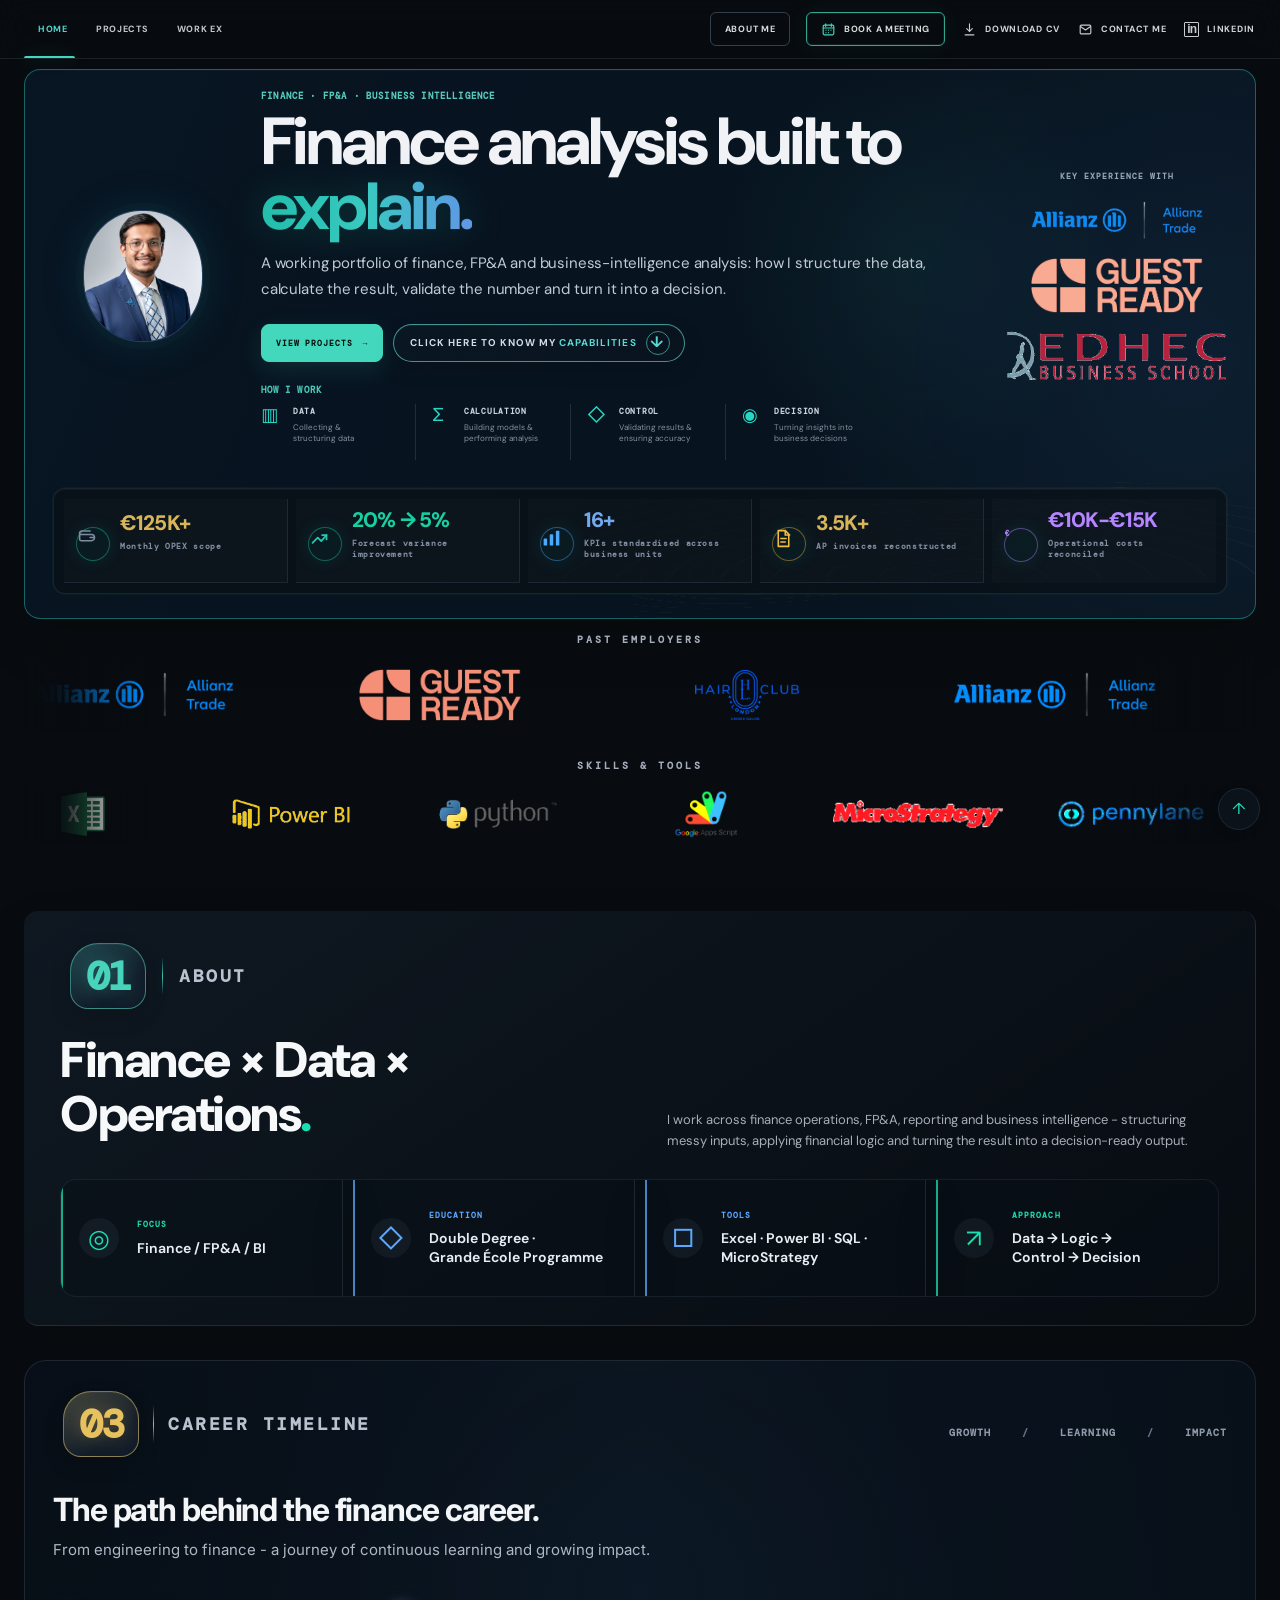
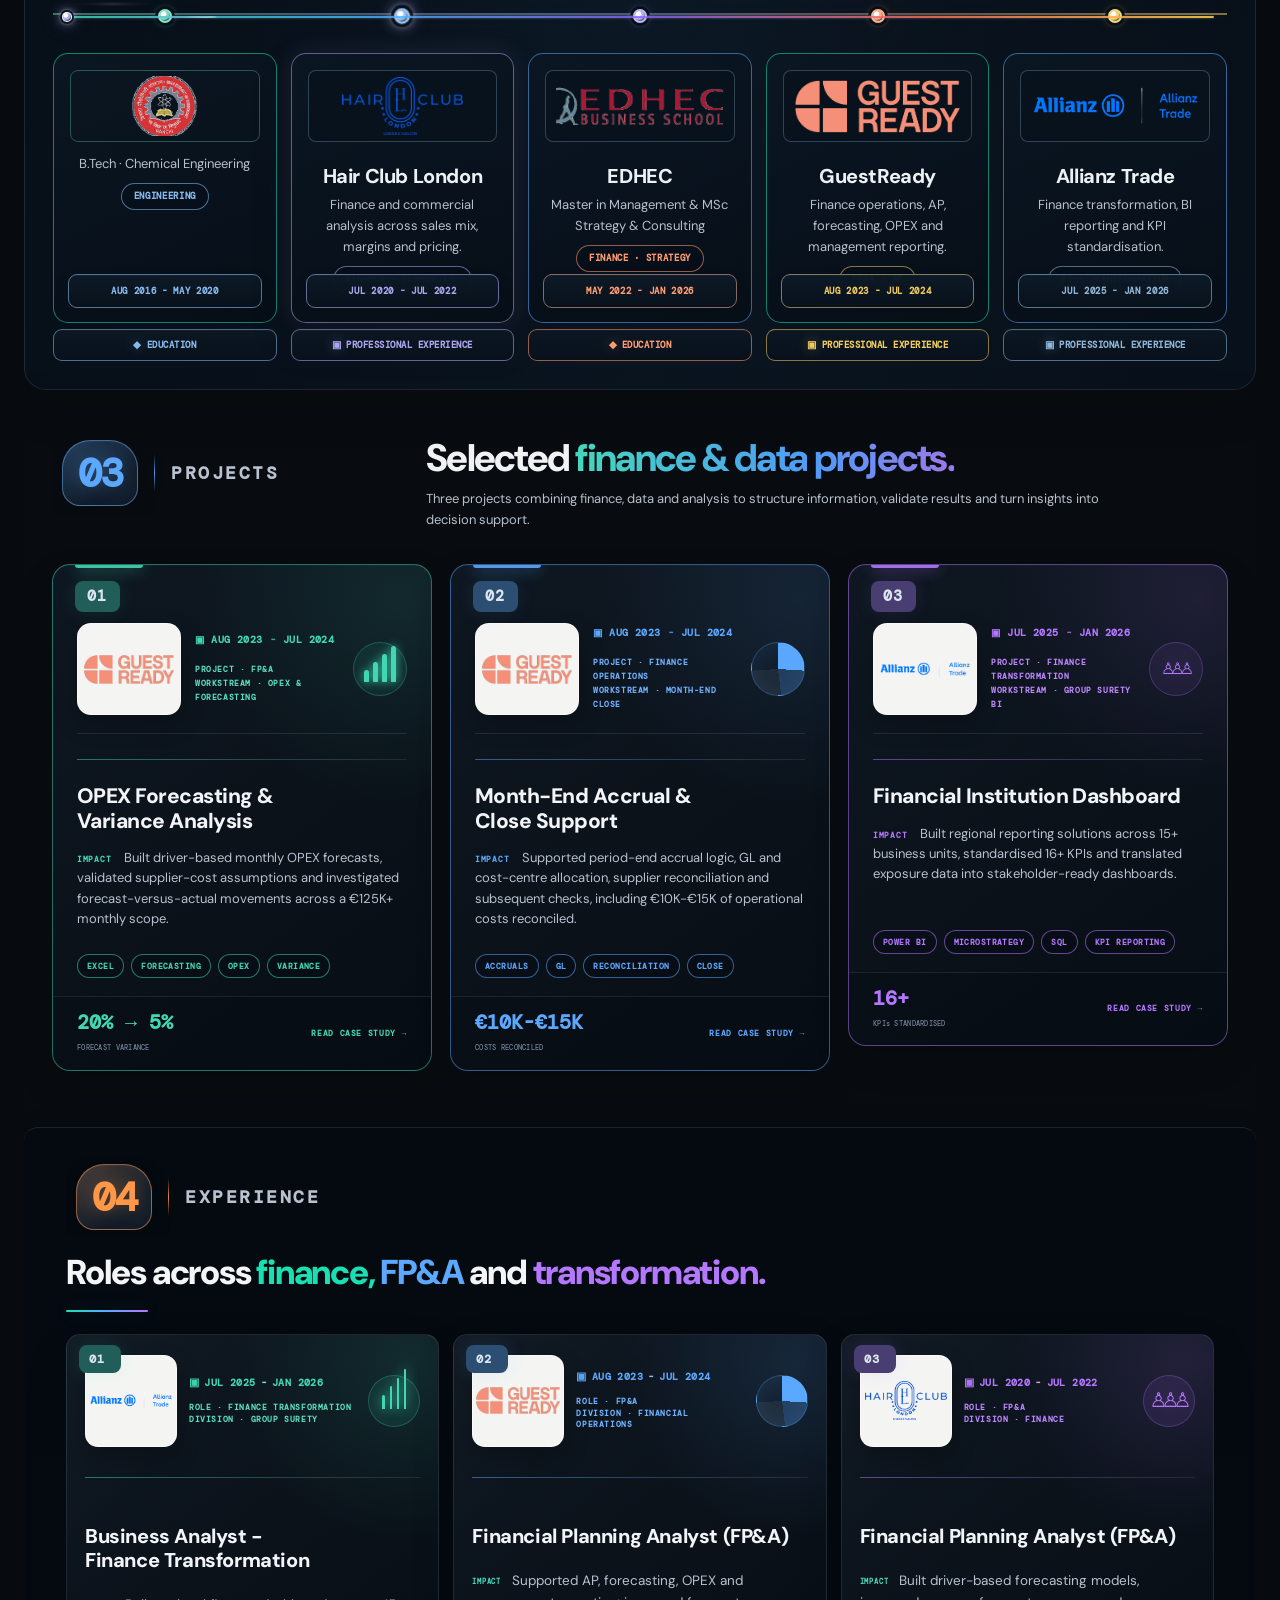
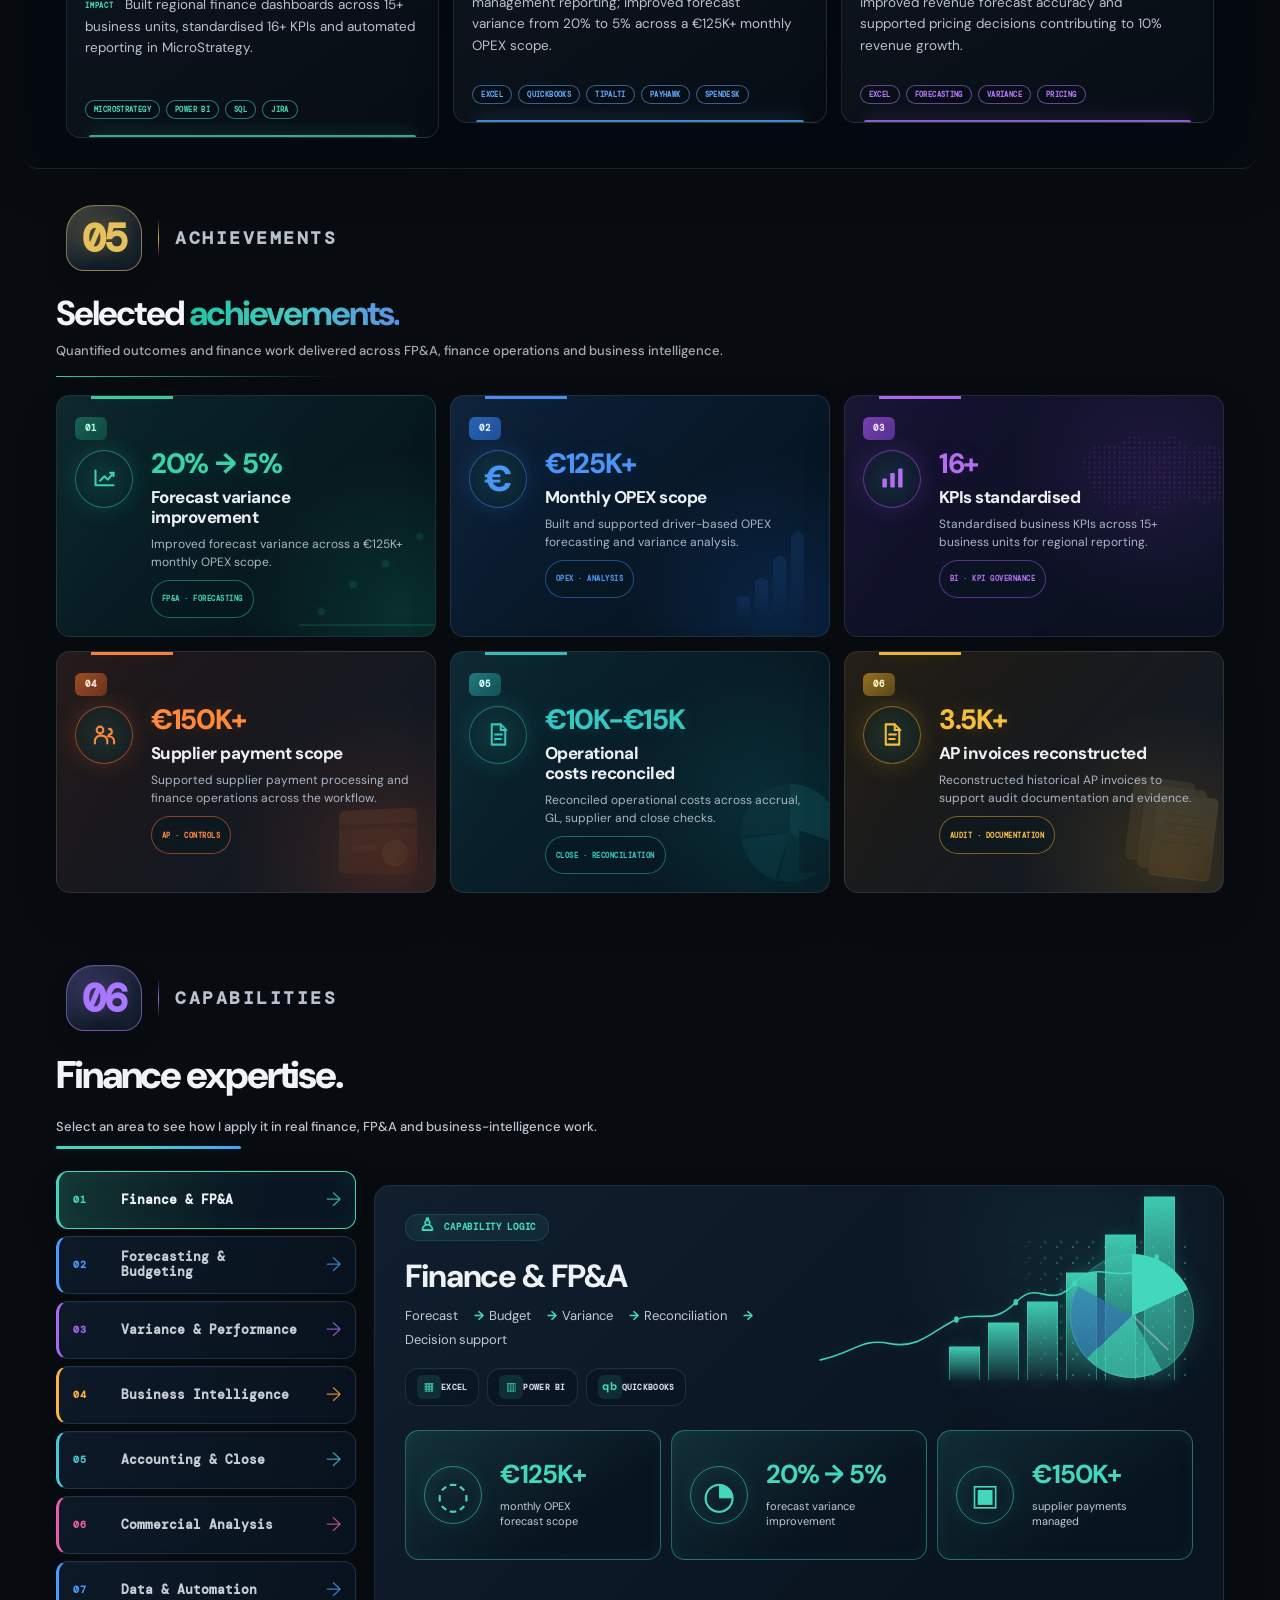
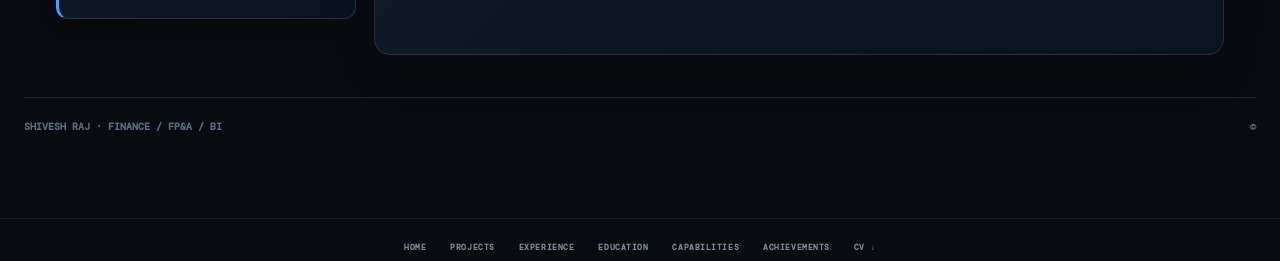
==== index.html @ 8c0cb4e6 "Add files via upload" ====
<!DOCTYPE html>

<html lang="en">
<head>
<meta charset="utf-8"/>
<meta content="width=device-width,initial-scale=1" name="viewport"/>
<title>Shivesh Raj | Finance × FP&amp;A × BI</title>
<meta content="Finance and FP&amp;A professional with 3+ years of experience across forecasting, budgeting, variance analysis, financial close, reporting, reconciliation and finance transformation." name="description"/>
<meta content="Shivesh Raj" name="author"/>
<meta content="index, follow" name="robots"/>
<meta content="#070b10" name="theme-color"/>
<meta content="Shivesh Raj | Finance × FP&amp;A × BI" property="og:title"/>
<meta content="Finance and FP&amp;A professional with 3+ years of experience across forecasting, budgeting, variance analysis, financial close, reporting, reconciliation and finance transformation." property="og:description"/>
<meta content="website" property="og:type"/>
<meta content="summary_large_image" name="twitter:card"/>
<meta content="Shivesh Raj | Finance × FP&amp;A × BI" name="twitter:title"/>
<meta content="Finance and FP&amp;A professional with 3+ years of experience across forecasting, budgeting, variance analysis, financial close, reporting, reconciliation and finance transformation." name="twitter:description"/>
<link href="style.css" rel="stylesheet"/><link href="production.css" rel="stylesheet"/>
<script id="dynamic-canonical">(function(){var u=location.href.split("#")[0];var l=document.createElement("link");l.id="dynamic-canonical-duplicate-2";l.rel="canonical";l.href=u;document.head.appendChild(l);var m=document.createElement("meta");m.setAttribute("property","og:url");m.content=u;document.head.appendChild(m);})();</script>
<!-- HERO RESTORE: restores the earlier three-column desktop composition and full-width achievements row. -->
<!-- FINAL HERO COMPOSITION FIX: restores the approved three-column structure. -->
</head>
<body class="home-page intro-active" data-theme="dark"><a class="skip-link" href="#main-content">Skip to main content</a>
<div aria-label="Portfolio introduction" class="intro-screen" id="introScreen">
<div class="intro-content">
<p class="intro-badge">FINANCE · FP&amp;A · BI</p>
<h1 aria-hidden="true" aria-label="Shivesh Raj" class="intro-name">SHIVESH RAJ</h1>
<div aria-label="Loading portfolio" aria-valuemax="100" aria-valuemin="0" class="intro-progress" role="progressbar">
<span></span>
</div>
<p class="intro-loading-label" id="introLoadingLabel">PORTFOLIO READY - CLICK TO ENTER</p>
<button aria-label="Enter portfolio" class="enter-portfolio" id="enterPortfolio" type="button">CLICK TO ENTER</button>
</div>
</div>
<header class="premium-header portfolio-reference-header" id="topbar">
<div class="premium-header-shell portfolio-reference-shell">
<nav aria-label="Primary navigation" class="portfolio-reference-nav">
<a aria-current="location" class="portfolio-nav-link active" href="#top">HOME</a>
<a class="portfolio-nav-link" href="#projects">PROJECTS</a>
<a class="portfolio-nav-link" href="#experience">WORK EX</a>
</nav>
<div aria-label="Portfolio actions" class="portfolio-reference-actions">
<a class="portfolio-reference-action portfolio-reference-work-button" href="#about-experience"><span>ABOUT ME</span></a>
<a aria-label="Book a meeting" class="portfolio-reference-action portfolio-reference-meeting" href="https://calendly.com/shivesh-raj-ars/30min" rel="noopener" target="_blank"><span class="portfolio-reference-icon"><svg aria-hidden="true" viewbox="0 0 24 24"><rect height="15.5" rx="2" width="17" x="3.5" y="5"></rect><path d="M7.5 3v4M16.5 3v4M3.5 9.5h17M8 13h.01M12 13h.01M16 13h.01M8 17h.01M12 17h.01"></path></svg></span><span>BOOK A MEETING</span></a>
<a aria-label="Download CV" class="portfolio-reference-action" href="./assets/cv.pdf" rel="noopener" target="_blank"><span class="portfolio-reference-icon"><svg aria-hidden="true" viewbox="0 0 24 24"><path d="M12 3v12"></path><path d="m7.5 10.5 4.5 4.5 4.5-4.5"></path><path d="M5 20.5h14"></path></svg></span><span>DOWNLOAD CV</span></a>
<a aria-label="Contact Shivesh Raj" class="portfolio-reference-action portfolio-reference-email" href="mailto:shivesh.raj@edhec.com"><span class="portfolio-reference-icon"><svg aria-hidden="true" viewbox="0 0 24 24"><rect height="14" rx="2" width="17" x="3.5" y="5"></rect><path d="m4.5 7.5 7.5 5.2 7.5-5.2"></path></svg></span><span class="portfolio-reference-email-label">CONTACT ME</span></a>
<a aria-label="Open LinkedIn profile" class="portfolio-reference-action portfolio-reference-linkedin" href="https://www.linkedin.com/in/shiveshraj" rel="noopener" target="_blank"><span aria-hidden="true" class="portfolio-reference-linkedin-mark">in</span><span>LINKEDIN</span></a>
</div>
</div>
</header>
<main class="shell home-main" id="main-content" tabindex="-1">
<div aria-hidden="true" class="command-palette" hidden="" id="commandPalette">
<div class="palette-backdrop" data-palette-close=""></div>
<div aria-labelledby="paletteTitle" aria-modal="true" class="palette-panel" role="dialog">
<div class="palette-head"><div><span class="section-code">/ COMMAND PALETTE</span><h2 id="paletteTitle">Navigate the finance workspace.</h2></div><button aria-label="Close command palette" class="palette-close" data-palette-close="" type="button">ESC</button></div>
<div class="palette-grid">
<button class="palette-item" data-command="/guestready" type="button"><span>02</span><b>GUESTREADY</b><small>FP&amp;A / OPEX project</small></button>
<button class="palette-item" data-command="/allianz" type="button"><span>03</span><b>ALLIANZ TRADE</b><small>BI / KPI project</small></button>
<button class="palette-item" data-command="/cv" type="button"><span>06</span><b>CV</b><small>Open the current resume</small></button>
</div>
</div>
</div>
<section class="hero home-hero final-hero" id="top">
<div class="photo-reference-hero">
<div class="photo-reference-profile">
<div class="photo-reference-photo">
<img alt="Shivesh Raj" class="portfolio-profile-image" src="./assets/profile-picture.jpeg"/>
</div>
<div class="photo-reference-name">
<strong>SHIVESH RAJ</strong>
<span>FINANCE · FP&amp;A · BUSINESS INTELLIGENCE</span>
</div>
</div>
<div class="photo-reference-copy">
<span class="eyebrow">FINANCE · FP&amp;A · BUSINESS INTELLIGENCE</span>
<h1>Finance analysis built to <span class="green">explain.</span></h1>
<p class="copy">
        A working portfolio of finance, FP&amp;A and business-intelligence analysis:
        how I structure the data, calculate the result, validate the number and
        turn it into a decision.
      </p>
<div class="hero-cta-row" aria-label="Primary portfolio actions">
<a class="hero-cta hero-cta-primary" href="#projects">VIEW PROJECTS <span aria-hidden="true">→</span></a>
<a class="hero-capabilities-link" href="#capabilities" aria-label="Jump to capabilities">
  <span class="hero-capabilities-label">CLICK HERE TO KNOW MY <strong>CAPABILITIES</strong></span>
  <span class="hero-capabilities-icon" aria-hidden="true">↓</span>
</a>
</div>
<div aria-label="How I work" class="hero-workflow">
<span class="hero-workflow-title">HOW I WORK</span>
<div class="hero-workflow-grid">
<div class="workflow-step"><i aria-hidden="true">▥</i><div><b>DATA</b><small>Collecting &amp;<br/>structuring data</small></div></div>
<div class="workflow-step"><i aria-hidden="true">Σ</i><div><b>CALCULATION</b><small>Building models &amp;<br/>performing analysis</small></div></div>
<div class="workflow-step"><i aria-hidden="true">◇</i><div><b>CONTROL</b><small>Validating results &amp;<br/>ensuring accuracy</small></div></div>
<div class="workflow-step"><i aria-hidden="true">◉</i><div><b>DECISION</b><small>Turning insights into<br/>business decisions</small></div></div>
</div>
</div>
</div>
<div aria-label="Education and employers" class="photo-reference-brands">
<span class="photo-reference-brands-label">KEY EXPERIENCE WITH</span>
<div class="photo-reference-brand">
<img alt="Allianz Trade" src="./assets/allianz-logo.png"/>
</div>
<div class="photo-reference-brand">
<img alt="GuestReady" src="./assets/guestready-logo.png"/>
</div>
<div class="photo-reference-brand edhec-brand">
<img alt="EDHEC Business School" src="./assets/edhec-logo.png"/>
</div>
</div>
<section aria-label="Selected finance achievements" class="hero-achievements-box">
<article class="hero-achievement"><span aria-hidden="true" class="hero-achievement-icon hero-icon-wallet"><svg aria-hidden="true" fill="none" viewbox="0 0 24 24"><path d="M4 7.5h12.5a3.5 3.5 0 0 1 0 7H5a2 2 0 0 1-2-2v-7a3 3 0 0 1 2-2h10" stroke="currentColor" stroke-linecap="round" stroke-width="1.8"></path><path d="M15 10.9h4.5" stroke="currentColor" stroke-linecap="round" stroke-width="1.8"></path></svg></span><div><strong>€125K+</strong><span class="hero-achievement-label">Monthly OPEX scope</span></div></article>
<article class="hero-achievement"><span aria-hidden="true" class="hero-achievement-icon hero-icon-trend"><svg aria-hidden="true" fill="none" viewbox="0 0 24 24"><path d="M4 17 10 11l4 4 6-7" stroke="currentColor" stroke-linecap="round" stroke-linejoin="round" stroke-width="2"></path><path d="M15 8h5v5" stroke="currentColor" stroke-linecap="round" stroke-linejoin="round" stroke-width="2"></path></svg></span><div><strong>20% → 5%</strong><span class="hero-achievement-label">Forecast variance improvement</span></div></article>
<article class="hero-achievement"><span aria-hidden="true" class="hero-achievement-icon hero-icon-bars"><svg aria-hidden="true" fill="currentColor" viewbox="0 0 24 24"><rect height="8" rx="1" width="4" x="3" y="12"></rect><rect height="13" rx="1" width="4" x="10" y="7"></rect><rect height="17" rx="1" width="4" x="17" y="3"></rect></svg></span><div><strong>16+</strong><span class="hero-achievement-label">KPIs standardised across business units</span></div></article>
<article class="hero-achievement"><span aria-hidden="true" class="hero-achievement-icon hero-icon-invoice"><svg aria-hidden="true" fill="none" viewbox="0 0 24 24"><path d="M6 3h8l4 4v14H6z" stroke="currentColor" stroke-linejoin="round" stroke-width="1.8"></path><path d="M14 3v5h5M9 12h6M9 16h5" stroke="currentColor" stroke-linecap="round" stroke-width="1.8"></path></svg></span><div><strong>3.5K+</strong><span class="hero-achievement-label">AP invoices reconstructed</span></div></article>
<article class="hero-achievement"><span aria-hidden="true" class="hero-achievement-icon hero-icon-euro">€</span><div><strong>€10K-€15K</strong><span class="hero-achievement-label">Operational costs reconciled</span></div></article>
</section></div>
</section>
<!-- Professional moving logo sections -->
<section aria-label="Past employers" class="employer-loop-section">
<div class="employer-loop-label">PAST EMPLOYERS</div>
<div class="employer-loop-window">
<div class="employer-loop-track">
<div class="employer-loop-set">
<div class="employer-loop-item allianz"><img alt="Allianz Trade" src="./assets/allianz-logo.png"/></div>
<span class="employer-loop-divider"></span>
<div class="employer-loop-item guestready"><img alt="GuestReady" src="./assets/guestready-logo.png"/></div>
<span class="employer-loop-divider"></span>
<div class="employer-loop-item hairclub"><img alt="Hair Club London" src="./assets/hair-club-london-logo.png"/></div>
<span class="employer-loop-divider"></span>
</div>
<div aria-hidden="true" class="employer-loop-set">
<div class="employer-loop-item allianz"><img alt="" src="./assets/allianz-logo.png"/></div>
<span class="employer-loop-divider"></span>
<div class="employer-loop-item guestready"><img alt="" src="./assets/guestready-logo.png"/></div>
<span class="employer-loop-divider"></span>
<div class="employer-loop-item hairclub"><img alt="" src="./assets/hair-club-london-logo.png"/></div>
<span class="employer-loop-divider"></span>
</div>
</div>
</div>
</section>
<section aria-label="Tools and systems" class="tool-loop-section">
<div class="tool-loop-label">SKILLS &amp; TOOLS</div>
<div class="tool-loop-window">
<div class="tool-loop-track">
<div class="tool-loop-set">
<div class="tool-loop-item"><img alt="Microsoft Excel" src="./assets/excel.png"/></div><span class="tool-loop-divider"></span>
<div class="tool-loop-item"><img alt="Power BI" src="./assets/power-bi.png"/></div><span class="tool-loop-divider"></span>
<div class="tool-loop-item"><img alt="Python" src="./assets/python.png"/></div><span class="tool-loop-divider"></span>
<div class="tool-loop-item google-apps-logo"><img alt="Google Apps Script" src="./assets/google-apps-script.png"/></div><span class="tool-loop-divider"></span>
<div class="tool-loop-item microstrategy-logo"><img alt="MicroStrategy" src="./assets/microstrategy.png"/></div><span class="tool-loop-divider"></span>
<div class="tool-loop-item pennylane-logo"><img alt="Pennylane" src="./assets/pennylane.png"/></div><span class="tool-loop-divider"></span>
<div class="tool-loop-item payhawk-logo"><img alt="Payhawk" src="./assets/payhawk.png"/></div><span class="tool-loop-divider"></span>
<div class="tool-loop-item"><img alt="Microsoft Word" src="./assets/microsoft-word.png"/></div><span class="tool-loop-divider"></span>
</div>
<div aria-hidden="true" class="tool-loop-set">
<div class="tool-loop-item"><img alt="" src="./assets/excel.png"/></div><span class="tool-loop-divider"></span>
<div class="tool-loop-item"><img alt="" src="./assets/power-bi.png"/></div><span class="tool-loop-divider"></span>
<div class="tool-loop-item"><img alt="" src="./assets/python.png"/></div><span class="tool-loop-divider"></span>
<div class="tool-loop-item google-apps-logo"><img alt="" src="./assets/google-apps-script.png"/></div><span class="tool-loop-divider"></span>
<div class="tool-loop-item microstrategy-logo"><img alt="" src="./assets/microstrategy.png"/></div><span class="tool-loop-divider"></span>
<div class="tool-loop-item pennylane-logo"><img alt="" src="./assets/pennylane.png"/></div><span class="tool-loop-divider"></span>
<div class="tool-loop-item payhawk-logo"><img alt="" src="./assets/payhawk.png"/></div><span class="tool-loop-divider"></span>
<div class="tool-loop-item"><img alt="" src="./assets/microsoft-word.png"/></div><span class="tool-loop-divider"></span>
</div>
</div>
</div>
</section>
<section class="photo-reference-dashboard" id="about-experience">
<!-- 01 ABOUT -->
<article class="photo-panel about-panel about-option1-panel">
<div class="about-option1-head">
<div class="about-option1-title">
<div class="unified-section-header unified-section-header-teal"><span class="unified-section-number">01</span><span class="unified-section-divider"></span><span class="unified-section-label">ABOUT</span></div>
<h2>Finance × Data × Operations<span class="about-dot">.</span></h2>
</div>
<p class="about-option1-intro">I work across finance operations, FP&amp;A, reporting and business intelligence - structuring messy inputs, applying financial logic and turning the result into a decision-ready output.</p>
</div>
<div class="about-option1-grid">
<div class="about-option1-item about-focus">
<div class="about-option1-icon">◎</div>
<div>
<span class="about-option1-label">FOCUS</span>
<strong>Finance / FP&amp;A / BI</strong>
</div>
</div>
<div class="about-option1-item about-education">
<div class="about-option1-icon">◇</div>
<div>
<span class="about-option1-label">EDUCATION</span>
<strong>Double Degree ·<br/>Grande École Programme</strong>
</div>
</div>
<div class="about-option1-item about-tools">
<div class="about-option1-icon">□</div>
<div>
<span class="about-option1-label">TOOLS</span>
<strong>Excel · Power BI · SQL ·<br/>MicroStrategy</strong>
</div>
</div>
<div class="about-option1-item about-approach">
<div class="about-option1-icon">↗</div>
<div>
<span class="about-option1-label">APPROACH</span>
<strong>Data → Logic →<br/>Control → Decision</strong>
</div>
</div>
</div>
</article>
<!-- 03 CAREER TIMELINE -->
</section>
<article class="photo-panel timeline-panel timeline-v2" id="timeline">
<div class="timeline-v2-head">
<div class="unified-section-header unified-section-header-gold timeline-v2-kicker"><span class="unified-section-number">03</span><span class="unified-section-divider"></span><span class="unified-section-label">CAREER TIMELINE</span></div>
<div class="timeline-v2-lens">GROWTH <i>/</i> LEARNING <i>/</i> IMPACT</div>
</div>
<div class="timeline-v2-intro">
<h2>The path behind the finance career.</h2>
<p>From engineering to finance - a journey of continuous learning and growing impact.</p>
</div>
<div aria-label="Career timeline" class="timeline-v2-track">
<div aria-hidden="true" class="timeline-v2-motion-lane"><span class="timeline-v2-moving-light"></span></div>
<article class="timeline-v2-item timeline-v2-education">
<div class="timeline-v2-card">
<div class="timeline-v2-logo timeline-v2-logo-bit"><img alt="Birla Institute of Technology Mesra logo" src="./assets/bit-mesra-logo.png"/></div>
<h3 class="timeline-v2-sr-only">BIT Mesra</h3>
<p>B.Tech · Chemical Engineering</p>
<div class="timeline-v2-tags"><span>ENGINEERING</span></div>
<div aria-label="Date range" class="timeline-v2-meta-box timeline-v2-date-range"><strong>AUG 2016 - MAY 2020</strong></div>
</div>
<div class="timeline-v2-meta">
<div class="timeline-v2-meta-box timeline-v2-type"><span aria-hidden="true">◆</span> EDUCATION</div>
</div>
</article>
<article class="timeline-v2-item timeline-v2-experience">
<div class="timeline-v2-card">
<div class="timeline-v2-logo"><img alt="Hair Club London" src="./assets/hair-club-london-logo.png"/></div>
<h3>Hair Club London</h3>
<p>Finance and commercial analysis across sales mix, margins and pricing.</p>
<div class="timeline-v2-tags"><span>FINANCE · COMMERCIAL</span></div>
<div aria-label="Date range" class="timeline-v2-meta-box timeline-v2-date-range"><strong>JUL 2020 - JUL 2022</strong></div>
</div>
<div class="timeline-v2-meta">
<div class="timeline-v2-meta-box timeline-v2-type"><span aria-hidden="true">▣</span> PROFESSIONAL EXPERIENCE</div>
</div>
</article>
<article class="timeline-v2-item timeline-v2-education2">
<div class="timeline-v2-card">
<div class="timeline-v2-logo timeline-v2-edhec"><img alt="EDHEC Business School" src="./assets/edhec-logo.png"/></div>
<h3>EDHEC</h3>
<p>Master in Management &amp; MSc Strategy &amp; Consulting</p>
<div class="timeline-v2-tags"><span>FINANCE · STRATEGY</span></div>
<div aria-label="Date range" class="timeline-v2-meta-box timeline-v2-date-range"><strong>MAY 2022 - JAN 2026</strong></div>
</div>
<div class="timeline-v2-meta">
<div class="timeline-v2-meta-box timeline-v2-type"><span aria-hidden="true">◆</span> EDUCATION</div>
</div>
</article>
<article class="timeline-v2-item timeline-v2-guestready">
<div class="timeline-v2-card">
<div class="timeline-v2-logo"><img alt="GuestReady" src="./assets/guestready-logo.png"/></div>
<h3>GuestReady</h3>
<p>Finance operations, AP, forecasting, OPEX and management reporting.</p>
<div class="timeline-v2-tags"><span>FP&amp;A · AP</span></div>
<div aria-label="Date range" class="timeline-v2-meta-box timeline-v2-date-range"><strong>AUG 2023 - JUL 2024</strong></div>
</div>
<div class="timeline-v2-meta">
<div class="timeline-v2-meta-box timeline-v2-type"><span aria-hidden="true">▣</span> PROFESSIONAL EXPERIENCE</div>
</div>
</article>
<article class="timeline-v2-item timeline-v2-allianz">
<div class="timeline-v2-card">
<div class="timeline-v2-logo"><img alt="Allianz Trade" src="./assets/allianz-logo.png"/></div>
<h3>Allianz Trade</h3>
<p>Finance transformation, BI reporting and KPI standardisation.</p>
<div class="timeline-v2-tags"><span>BI · TRANSFORMATION</span></div>
<div aria-label="Date range" class="timeline-v2-meta-box timeline-v2-date-range"><strong>JUL 2025 - JAN 2026</strong></div>
</div>
<div class="timeline-v2-meta">
<div class="timeline-v2-meta-box timeline-v2-type"><span aria-hidden="true">▣</span> PROFESSIONAL EXPERIENCE</div>
</div>
</article>
</div>
</article>
<article class="photo-panel projects-panel" id="projects">
<section aria-labelledby="projects-reference-title" class="projects-reference-section">
<div class="projects-reference-heading">
<div aria-label="Section 03 Projects" class="unified-section-header unified-section-header-blue">
<span class="unified-section-number">03</span>
<span aria-hidden="true" class="unified-section-divider"></span>
<span class="unified-section-label">PROJECTS</span>
</div>
<div class="projects-reference-copy">
<h2 id="projects-reference-title">Selected <span>finance &amp; data</span> <em>projects.</em></h2>
<p>Three projects combining finance, data and analysis to structure information, validate results and turn insights into decision support.</p>
</div>
</div>
<div class="projects-reference-grid">
<article class="projects-reference-card projects-reference-teal">
<span class="projects-reference-index">01</span>
<div class="projects-reference-head">
  <div class="projects-reference-company"><img src="./assets/guestready-logo.png" alt="GuestReady"></div>
  <div class="projects-reference-head-info">
    <div class="projects-reference-period"><span aria-hidden="true">▣</span><span>AUG 2023</span><i>-</i><span>JUL 2024</span></div>
    <div class="projects-reference-meta">PROJECT · FP&amp;A<br/>WORKSTREAM · OPEX &amp; FORECASTING</div>
  </div>
  <span aria-hidden="true" class="projects-reference-insight projects-reference-insight-growth"><i></i><i></i><i></i><i></i></span>
</div>
<div class="projects-reference-rule"></div>
<h3>OPEX Forecasting &amp; Variance Analysis</h3>
<p><span class="projects-reference-impact">IMPACT</span> Built driver-based monthly OPEX forecasts, validated supplier-cost assumptions and investigated forecast-versus-actual movements across a €125K+ monthly scope.</p>
<div class="projects-reference-tags"><span>EXCEL</span><span>FORECASTING</span><span>OPEX</span><span>VARIANCE</span></div>
<div class="projects-reference-footer"><div><strong>20% → 5%</strong><small>FORECAST VARIANCE</small></div><a href="guestready-case-study.html#project1">READ CASE STUDY →</a></div>
</article>
<article class="projects-reference-card projects-reference-blue">
<span class="projects-reference-index">02</span>
<div class="projects-reference-head">
  <div class="projects-reference-company"><img src="./assets/guestready-logo.png" alt="GuestReady"></div>
  <div class="projects-reference-head-info">
    <div class="projects-reference-period"><span aria-hidden="true">▣</span><span>AUG 2023</span><i>-</i><span>JUL 2024</span></div>
    <div class="projects-reference-meta">PROJECT · FINANCE OPERATIONS<br/>WORKSTREAM · MONTH-END CLOSE</div>
  </div>
  <span aria-hidden="true" class="projects-reference-insight projects-reference-insight-pie"></span>
</div>
<div class="projects-reference-rule"></div>
<h3>Month-End Accrual &amp; Close Support</h3>
<p><span class="projects-reference-impact">IMPACT</span> Supported period-end accrual logic, GL and cost-centre allocation, supplier reconciliation and subsequent checks, including €10K-€15K of operational costs reconciled.</p>
<div class="projects-reference-tags"><span>ACCRUALS</span><span>GL</span><span>RECONCILIATION</span><span>CLOSE</span></div>
<div class="projects-reference-footer"><div><strong>€10K-€15K</strong><small>COSTS RECONCILED</small></div><a href="guestready-case-study.html#project2">READ CASE STUDY →</a></div>
</article>
<article class="projects-reference-card projects-reference-purple">
<span class="projects-reference-index">03</span>
<div class="projects-reference-head">
  <div class="projects-reference-company"><img src="./assets/allianz-logo.png" alt="Allianz Trade"></div>
  <div class="projects-reference-head-info">
    <div class="projects-reference-period"><span aria-hidden="true">▣</span><span>JUL 2025</span><i>-</i><span>JAN 2026</span></div>
    <div class="projects-reference-meta">PROJECT · FINANCE TRANSFORMATION<br/>WORKSTREAM · GROUP SURETY BI</div>
  </div>
  <span aria-hidden="true" class="projects-reference-insight projects-reference-insight-people">♙♙♙</span>
</div>
<div class="projects-reference-rule"></div>
<h3>Financial Institution Dashboard</h3>
<p><span class="projects-reference-impact">IMPACT</span> Built regional reporting solutions across 15+ business units, standardised 16+ KPIs and translated exposure data into stakeholder-ready dashboards.</p>
<div class="projects-reference-tags"><span>POWER BI</span><span>MICROSTRATEGY</span><span>SQL</span><span>KPI REPORTING</span></div>
<div class="projects-reference-footer"><div><strong>16+</strong><small>KPIs STANDARDISED</small></div><a href="allianz-case-study.html">READ CASE STUDY →</a></div>
</article>
</div></div>
</section>
</article>
<article class="photo-panel experience-panel experience-reference-exact" id="experience">
<div class="unified-section-header unified-section-header-orange">
<span class="unified-section-number">04</span><span class="unified-section-divider"></span><span class="unified-section-label">EXPERIENCE</span>
</div>
<p class="panel-subtitle">Roles across <span class="accent-finance">finance,</span> <span class="accent-fpa">FP&amp;A</span> and <span class="accent-transform">transformation.</span></p>
<div aria-hidden="true" class="experience-reference-line"></div>
<div class="experience-list">
<article class="experience-card experience-card-teal">
<span class="experience-index">01</span>
<div class="experience-card-head">
<div class="experience-company"><img alt="Allianz Trade" src="./assets/allianz-logo.png"/></div>
<div class="experience-head-info">
<div class="experience-period"><span aria-hidden="true" class="experience-calendar">▣</span><span>JUL 2025</span><i>-</i><span>JAN 2026</span></div>
<div class="experience-meta">ROLE · FINANCE TRANSFORMATION<br/>DIVISION · GROUP SURETY</div>
</div>
<span aria-hidden="true" class="experience-insight experience-insight-growth"><i></i><i></i><i></i><i></i></span>
</div>
<div class="experience-rule"></div>
<h3>Business Analyst -<br/>Finance Transformation</h3>
<p><span class="experience-outcome">IMPACT</span> Built regional finance dashboards across 15+ business units, standardised 16+ KPIs and automated reporting in MicroStrategy.</p>
<div class="experience-tags"><span>MICROSTRATEGY</span><span>POWER BI</span><span>SQL</span><span>JIRA</span></div>
</article>
<article class="experience-card experience-card-blue">
<span class="experience-index">02</span>
<div class="experience-card-head">
<div class="experience-company"><img alt="GuestReady" src="./assets/guestready-logo.png"/></div>
<div class="experience-head-info">
<div class="experience-period"><span aria-hidden="true" class="experience-calendar">▣</span><span>AUG 2023</span><i>-</i><span>JUL 2024</span></div>
<div class="experience-meta">ROLE · FP&amp;A<br/>DIVISION · FINANCIAL OPERATIONS</div>
</div>
<span aria-hidden="true" class="experience-insight experience-insight-pie"></span>
</div>
<div class="experience-rule"></div>
<h3>Financial Planning Analyst (FP&amp;A)</h3>
<p><span class="experience-outcome">IMPACT</span> Supported AP, forecasting, OPEX and management reporting; improved forecast variance from 20% to 5% across a €125K+ monthly OPEX scope.</p>
<div class="experience-tags"><span>EXCEL</span><span>QUICKBOOKS</span><span>TIPALTI</span><span>PAYHAWK</span><span>SPENDESK</span></div>
</article>
<article class="experience-card experience-card-purple">
<span class="experience-index">03</span>
<div class="experience-card-head">
<div class="experience-company"><img alt="Hair Club London" src="./assets/hair-club-london-logo.png"/></div>
<div class="experience-head-info">
<div class="experience-period"><span aria-hidden="true" class="experience-calendar">▣</span><span>JUL 2020</span><i>-</i><span>JUL 2022</span></div>
<div class="experience-meta">ROLE · FP&amp;A<br/>DIVISION · FINANCE</div>
</div>
<span aria-hidden="true" class="experience-insight experience-insight-people">♙♙♙</span>
</div>
<div class="experience-rule"></div>
<h3>Financial Planning Analyst (FP&amp;A)</h3>
<p><span class="experience-outcome">IMPACT</span> Built driver-based forecasting models, improved revenue forecast accuracy and supported pricing decisions contributing to 10% revenue growth.</p>
<div class="experience-tags"><span>EXCEL</span><span>FORECASTING</span><span>VARIANCE</span><span>PRICING</span></div>
</article>
</div>
</article>
<section class="achievements-section" id="achievements">
<div class="achievements-head">
<div class="unified-section-header unified-section-header-gold"><span class="unified-section-number">05</span><span class="unified-section-divider"></span><span class="unified-section-label">ACHIEVEMENTS</span></div>
<div>
<h2>Selected <span>achievements.</span></h2>
<p>Quantified outcomes and finance work delivered across FP&amp;A, finance operations and business intelligence.</p>
</div>
</div>
<div class="achievement-grid">
<article class="achievement-card achievement-teal achievement-featured">
<div aria-hidden="true" class="achievement-decor achievement-decor-trend"><span class="trend-line"></span><i></i><i></i><i></i><i></i></div>
<div class="achievement-index">01</div>
<div class="achievement-content">
<span aria-hidden="true" class="achievement-visual achievement-visual-trend">
<svg fill="none" viewbox="0 0 24 24"><path d="M4 18V5m0 13h16M8 14l4-4 3 3 5-6" stroke="currentColor" stroke-linecap="round" stroke-linejoin="round" stroke-width="1.8"></path><path d="M17 7h3v3" stroke="currentColor" stroke-linecap="round" stroke-linejoin="round" stroke-width="1.8"></path></svg>
</span>
<div class="achievement-main">
<div class="achievement-value">20% <b>→</b> 5%</div>
<h3>Forecast variance<br/>improvement</h3>
<p>Improved forecast variance across a €125K+ monthly OPEX scope.</p>
<span class="achievement-tag">FP&amp;A · FORECASTING</span>
</div>
</div>
</article>
<article class="achievement-card achievement-teal">
<div aria-hidden="true" class="achievement-decor achievement-decor-bars"><i></i><i></i><i></i><i></i></div>
<div class="achievement-index">02</div>
<div class="achievement-content">
<span aria-hidden="true" class="achievement-visual achievement-visual-euro">€</span>
<div class="achievement-main">
<div class="achievement-value">€125K+</div>
<h3>Monthly OPEX scope</h3>
<p>Built and supported driver-based OPEX forecasting and variance analysis.</p>
<span class="achievement-tag">OPEX · ANALYSIS</span>
</div>
</div>
</article>
<article class="achievement-card achievement-blue">
<div aria-hidden="true" class="achievement-decor achievement-decor-map"></div>
<div class="achievement-index">03</div>
<div class="achievement-content">
<span aria-hidden="true" class="achievement-visual achievement-visual-bars">
<svg fill="currentColor" viewbox="0 0 24 24"><rect height="8" rx="1" width="4" x="3" y="12"></rect><rect height="13" rx="1" width="4" x="10" y="7"></rect><rect height="17" rx="1" width="4" x="17" y="3"></rect></svg>
</span>
<div class="achievement-main">
<div class="achievement-value">16+</div>
<h3>KPIs standardised</h3>
<p>Standardised business KPIs across 15+ business units for regional reporting.</p>
<span class="achievement-tag">BI · KPI GOVERNANCE</span>
</div>
</div>
</article>
<article class="achievement-card achievement-teal">
<div aria-hidden="true" class="achievement-decor achievement-decor-wallet"><span></span><i></i></div>
<div class="achievement-index">04</div>
<div class="achievement-content">
<span aria-hidden="true" class="achievement-visual achievement-visual-people">
<svg fill="none" viewbox="0 0 24 24"><path d="M8 11a3 3 0 1 0 0-6 3 3 0 0 0 0 6Zm8 1a2.5 2.5 0 1 0 0-5M3.5 20v-2.2A4.8 4.8 0 0 1 8.3 13h1.4a4.8 4.8 0 0 1 4.8 4.8V20M15 13.5c3.1.1 5.5 1.8 5.5 4.5V20" stroke="currentColor" stroke-linecap="round" stroke-width="1.8"></path></svg>
</span>
<div class="achievement-main">
<div class="achievement-value">€150K+</div>
<h3>Supplier payment scope</h3>
<p>Supported supplier payment processing and finance operations across the workflow.</p>
<span class="achievement-tag">AP · CONTROLS</span>
</div>
</div>
</article>
<article class="achievement-card achievement-teal">
<div aria-hidden="true" class="achievement-decor achievement-decor-pie"></div>
<div class="achievement-index">05</div>
<div class="achievement-content">
<span aria-hidden="true" class="achievement-visual achievement-visual-reconcile">
<svg fill="none" viewbox="0 0 24 24"><path d="M6 3h8l4 4v14H6z" stroke="currentColor" stroke-linejoin="round" stroke-width="1.8"></path><path d="M14 3v5h5M9 12h6M9 16h5" stroke="currentColor" stroke-linecap="round" stroke-width="1.8"></path></svg>
</span>
<div class="achievement-main">
<div class="achievement-value">€10K-€15K</div>
<h3>Operational<br/>costs reconciled</h3>
<p>Reconciled operational costs across accrual, GL, supplier and close checks.</p>
<span class="achievement-tag">CLOSE · RECONCILIATION</span>
</div>
</div>
</article>
<article class="achievement-card achievement-blue">
<div aria-hidden="true" class="achievement-decor achievement-decor-files"><i></i><i></i><i></i></div>
<div class="achievement-index">06</div>
<div class="achievement-content">
<span aria-hidden="true" class="achievement-visual achievement-visual-document">
<svg fill="none" viewbox="0 0 24 24"><path d="M6 3h8l4 4v14H6z" stroke="currentColor" stroke-linejoin="round" stroke-width="1.8"></path><path d="M14 3v5h5M9 12h6M9 16h5" stroke="currentColor" stroke-linecap="round" stroke-width="1.8"></path></svg>
</span>
<div class="achievement-main">
<div class="achievement-value">3.5K+</div>
<h3>AP invoices reconstructed</h3>
<p>Reconstructed historical AP invoices to support audit documentation and evidence.</p>
<span class="achievement-tag">AUDIT · DOCUMENTATION</span>
</div>
</div>
</article>
</div>
</section>
<section class="skill-explorer-section portfolio-expertise-section" id="capabilities">
<div class="section-head reveal">
<div class="unified-section-header unified-section-header-purple"><span class="unified-section-number">06</span><span class="unified-section-divider"></span><span class="unified-section-label">CAPABILITIES</span></div>
<div>
<h2>Finance expertise.</h2>
<p class="copy">Select an area to see how I apply it in real finance, FP&amp;A and business-intelligence work.</p>
</div>
</div>
<div class="expertise-explorer reveal">
<div aria-label="Finance capabilities" class="expertise-tabs" role="tablist">
<button aria-controls="expertiseDetail" aria-selected="true" class="expertise-tab active" data-expertise="finance" id="expertise-tab-finance" role="tab" tabindex="0" type="button"><span>01</span><b>Finance &amp; FP&amp;A</b><i>→</i></button>
<button aria-controls="expertiseDetail" aria-selected="false" class="expertise-tab" data-expertise="forecasting" id="expertise-tab-forecasting" role="tab" tabindex="-1" type="button"><span>02</span><b>Forecasting &amp; Budgeting</b><i>→</i></button>
<button aria-controls="expertiseDetail" aria-selected="false" class="expertise-tab" data-expertise="performance" id="expertise-tab-performance" role="tab" tabindex="-1" type="button"><span>03</span><b>Variance &amp; Performance</b><i>→</i></button>
<button aria-controls="expertiseDetail" aria-selected="false" class="expertise-tab" data-expertise="bi" id="expertise-tab-bi" role="tab" tabindex="-1" type="button"><span>04</span><b>Business Intelligence</b><i>→</i></button>
<button aria-controls="expertiseDetail" aria-selected="false" class="expertise-tab" data-expertise="accounting" id="expertise-tab-accounting" role="tab" tabindex="-1" type="button"><span>05</span><b>Accounting &amp; Close</b><i>→</i></button>
<button aria-controls="expertiseDetail" aria-selected="false" class="expertise-tab" data-expertise="commercial" id="expertise-tab-commercial" role="tab" tabindex="-1" type="button"><span>06</span><b>Commercial Analysis</b><i>→</i></button>
<button aria-controls="expertiseDetail" aria-selected="false" class="expertise-tab" data-expertise="data" id="expertise-tab-data" role="tab" tabindex="-1" type="button"><span>07</span><b>Data &amp; Automation</b><i>→</i></button>
</div>
<div aria-labelledby="expertise-tab-finance" class="expertise-detail" id="expertiseDetail" role="tabpanel" tabindex="0"></div>
</div>
</section>
</main>
<button aria-label="Back to top" class="backtop" id="backTop">↑</button>
<footer class="shell footer"><span>SHIVESH RAJ · FINANCE / FP&amp;A / BI</span><span>© <span id="year"></span></span></footer>
<script src="script.js"></script>
<footer class="final-interconnect-footer">
<div class="final-footer-nav">
<a href="#top">HOME</a>
<a href="#projects">PROJECTS</a>
<a href="index.html#experience">EXPERIENCE</a>
<a href="#timeline">EDUCATION</a>
<a href="index.html#capabilities">CAPABILITIES</a>
<a href="index.html#achievements">ACHIEVEMENTS</a>
<a href="./assets/cv.pdf" rel="noopener" target="_blank">CV ↓</a>
</div>
</footer>
<!-- FINAL HERO COMPACT PASS -->
</body>
</html>
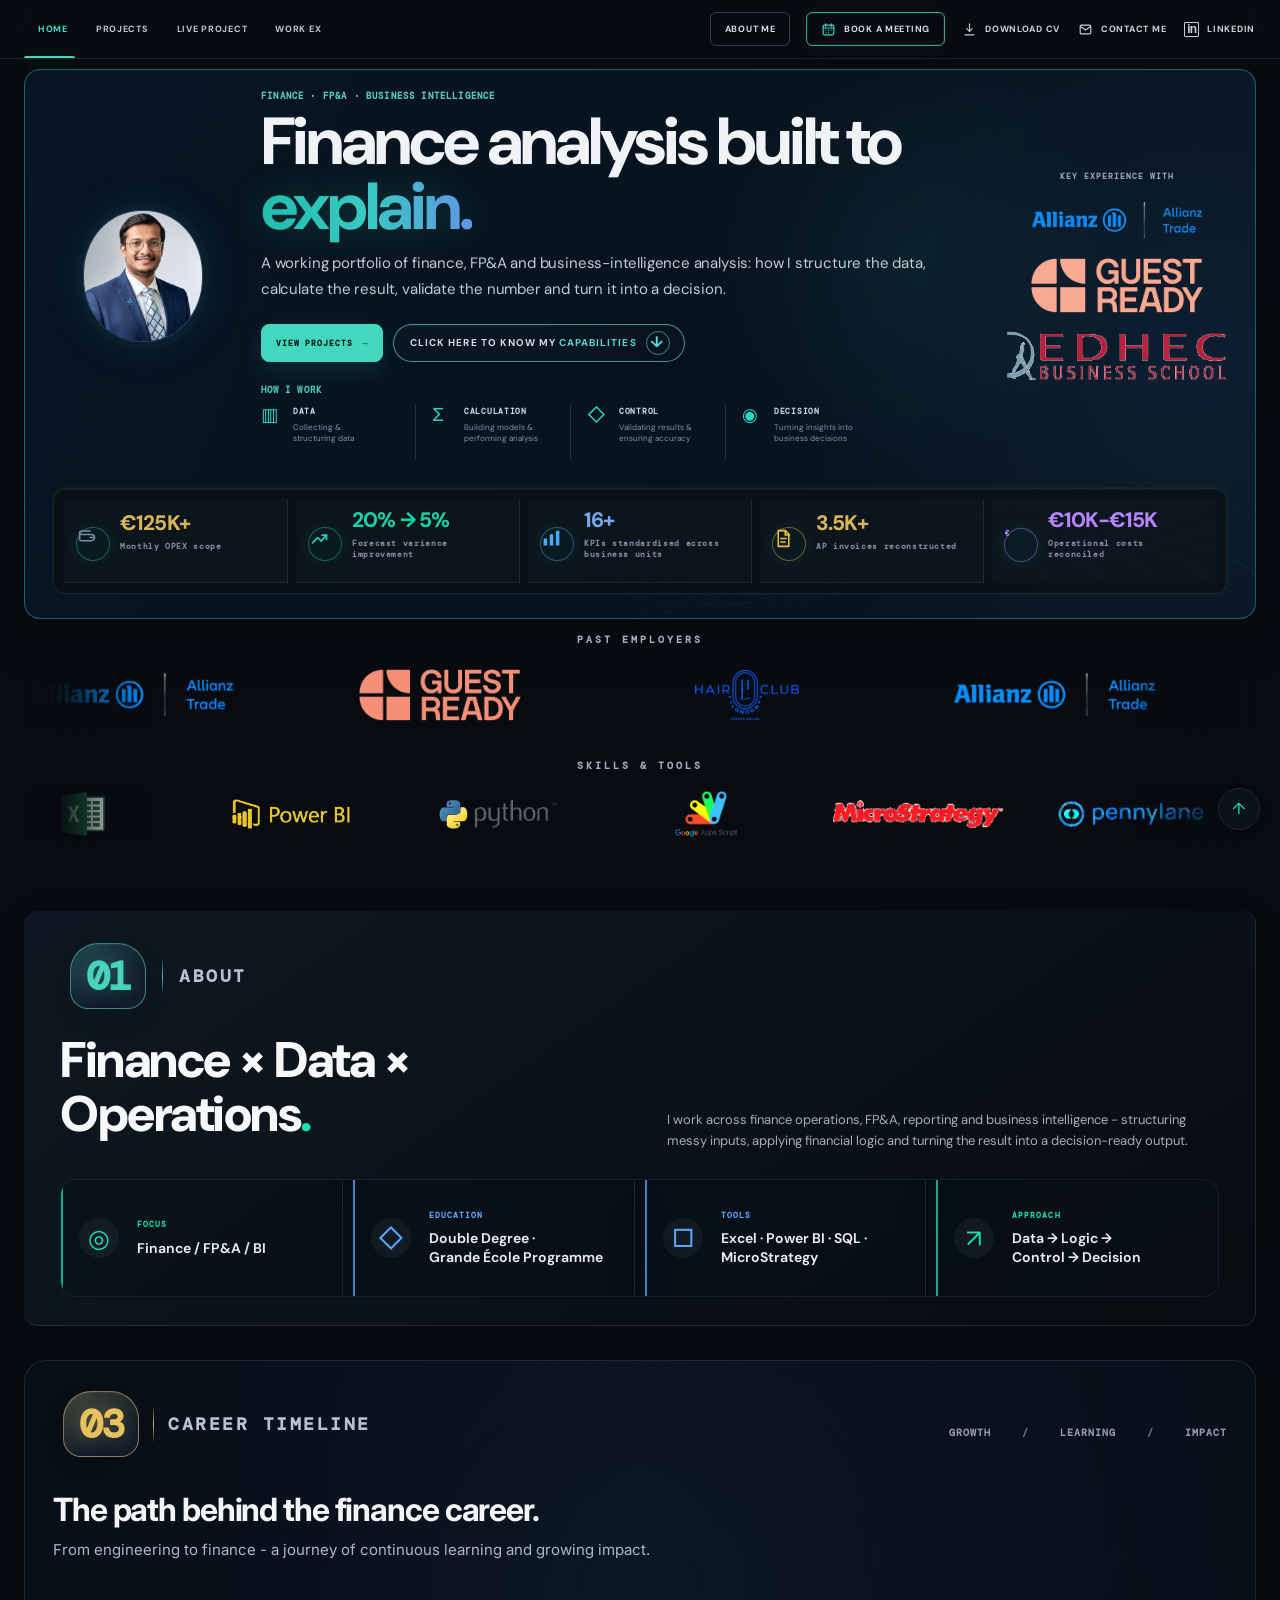
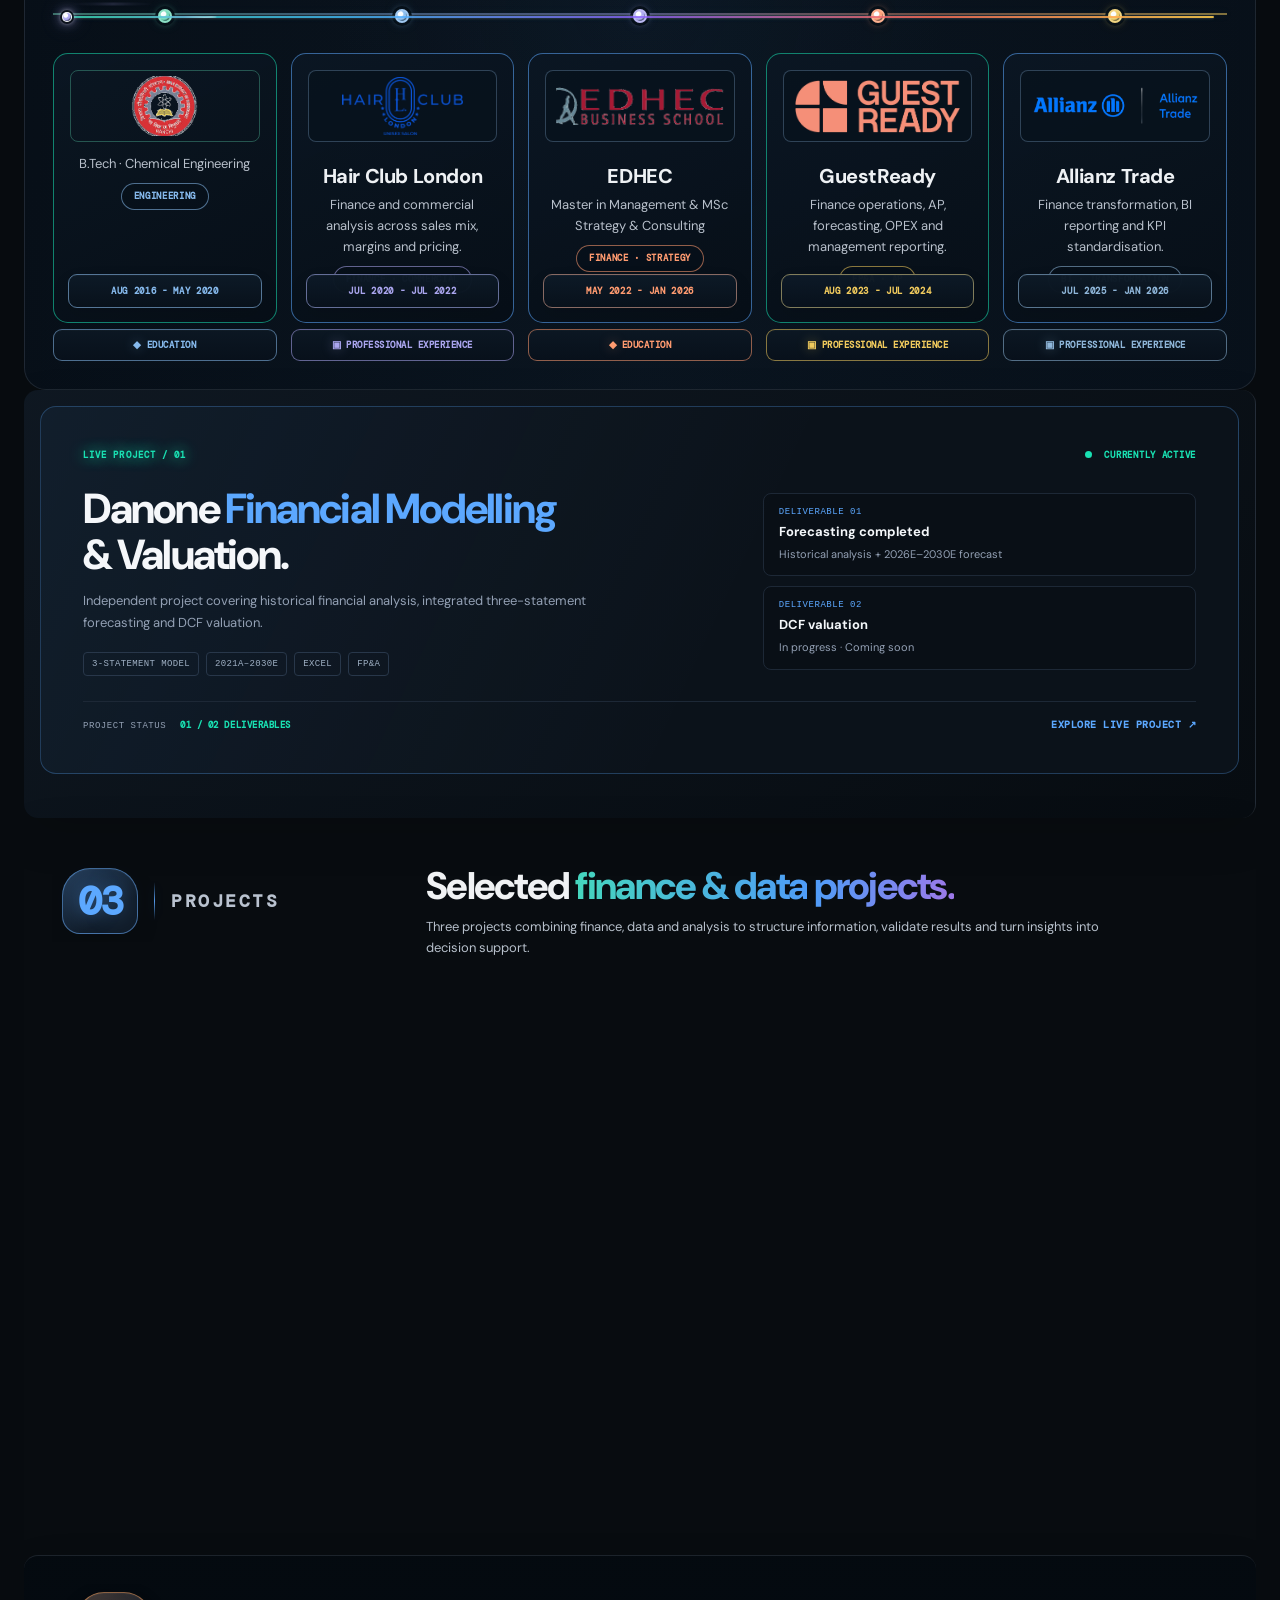
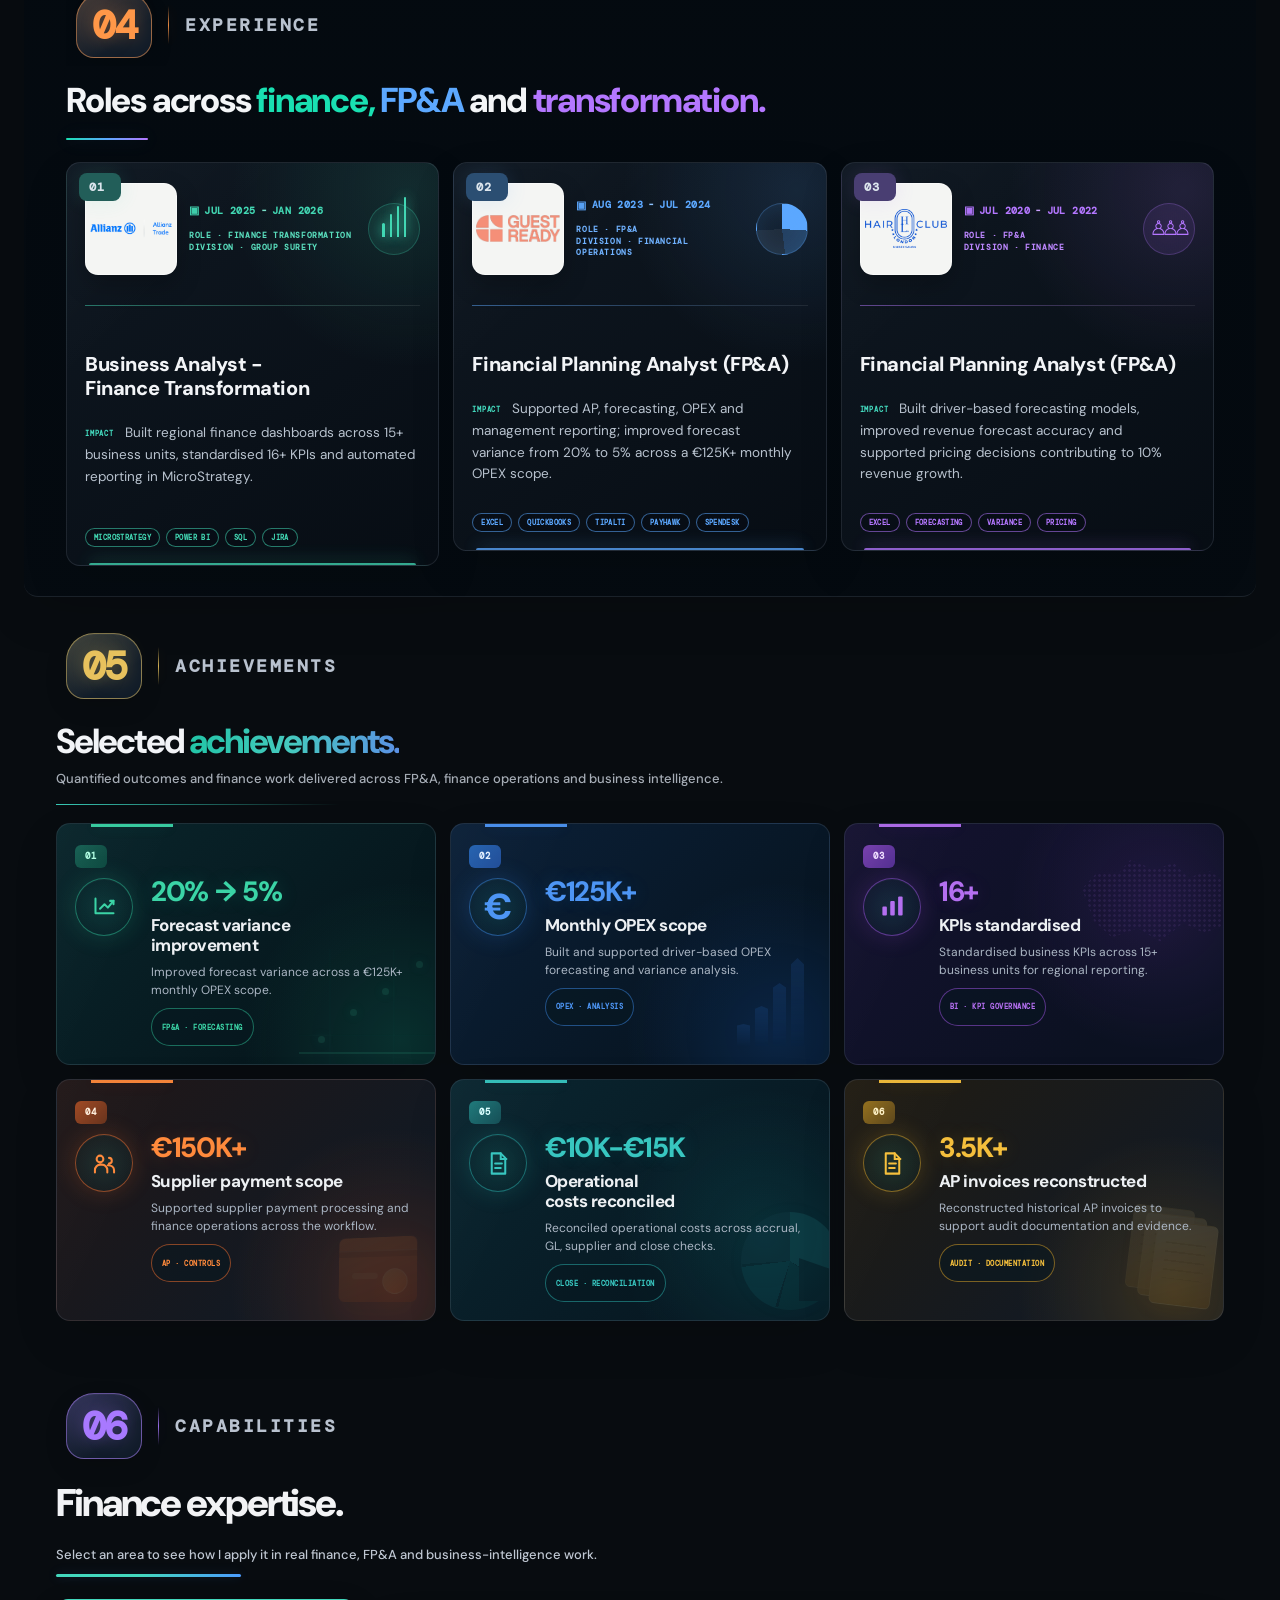
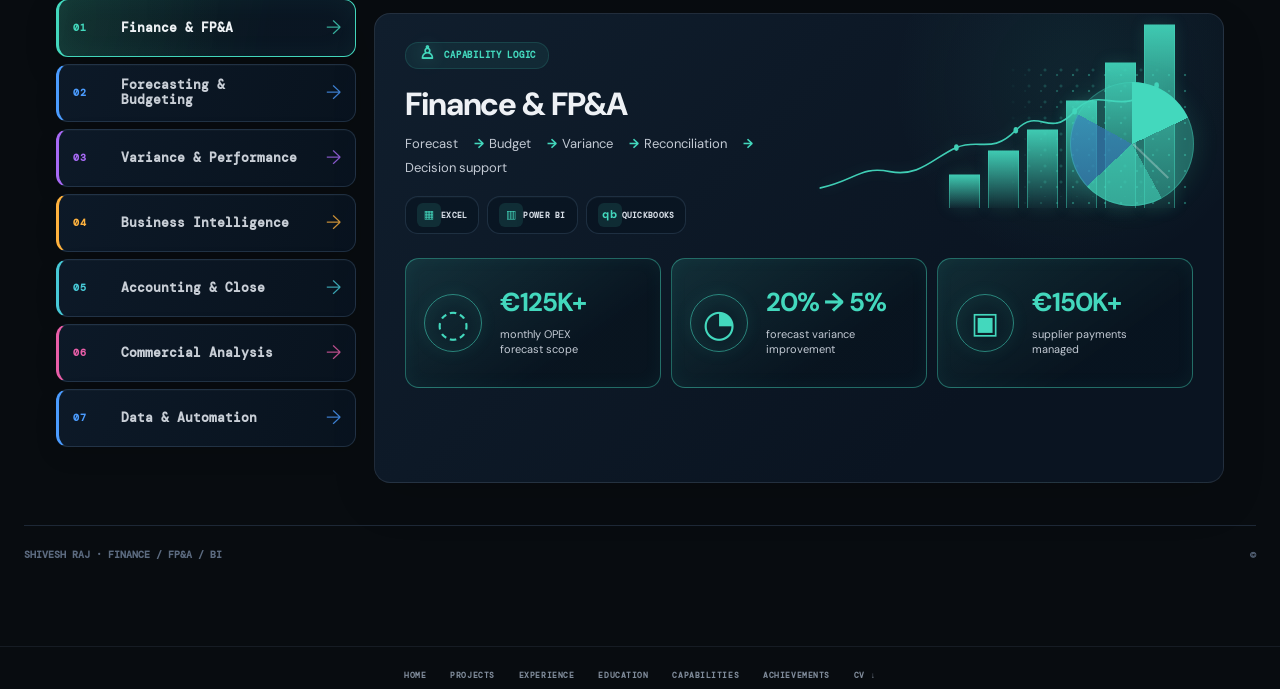
==== commit 93a49377: "Add files via upload" ====
--- a/index.html
+++ b/index.html
@@ -37,6 +37,7 @@
 <nav aria-label="Primary navigation" class="portfolio-reference-nav">
 <a aria-current="location" class="portfolio-nav-link active" href="#top">HOME</a>
 <a class="portfolio-nav-link" href="#projects">PROJECTS</a>
+<a class="portfolio-nav-link" href="#live-project">LIVE PROJECT</a>
 <a class="portfolio-nav-link" href="#experience">WORK EX</a>
 </nav>
 <div aria-label="Portfolio actions" class="portfolio-reference-actions">
@@ -283,6 +284,16 @@
 </article>
 </div>
 </article>
+<article class="photo-panel live-project-panel" id="live-project">
+<section class="danone-home-live">
+  <div class="danone-home-live-top"><span class="section-code">LIVE PROJECT / 01</span><span class="danone-home-live-status"><i></i> CURRENTLY ACTIVE</span></div>
+  <div class="danone-home-live-grid">
+    <div><h2>Danone <span>Financial Modelling</span> &amp; Valuation.</h2><p>Independent project covering historical financial analysis, integrated three-statement forecasting and DCF valuation.</p><div class="danone-home-tags"><span>3-STATEMENT MODEL</span><span>2021A–2030E</span><span>EXCEL</span><span>FP&amp;A</span></div></div>
+    <div class="danone-home-milestones"><div><span>DELIVERABLE 01</span><strong>Forecasting completed</strong><small>Historical analysis + 2026E–2030E forecast</small></div><div><span>DELIVERABLE 02</span><strong>DCF valuation</strong><small>In progress · Coming soon</small></div></div>
+  </div>
+  <div class="danone-home-live-bottom"><span>PROJECT STATUS <b>01 / 02 DELIVERABLES</b></span><a href="danone-financial-model.html">EXPLORE LIVE PROJECT <span>↗</span></a></div>
+</section>
+</article>
 <article class="photo-panel projects-panel" id="projects">
 <section aria-labelledby="projects-reference-title" class="projects-reference-section">
 <div class="projects-reference-heading">
--- a/production.css
+++ b/production.css
@@ -1513,3 +1513,120 @@
   -webkit-font-smoothing:antialiased!important;
   text-rendering:optimizeLegibility!important;
 }
+
+
+/* =========================================================
+   DANONE LIVE PROJECT — additive styles only
+   ========================================================= */
+.danone-page{padding-top:clamp(34px,5vw,70px);padding-bottom:70px}
+.danone-hero{padding:clamp(28px,4vw,54px);border:1px solid var(--line-strong);border-radius:18px;background:linear-gradient(135deg,rgba(92,168,255,.075),transparent 48%),linear-gradient(180deg,#0e1722,#0b1119);box-shadow:var(--shadow)}
+.danone-eyebrow,.danone-kicker,.danone-status-card-top,.danone-progress-label,.danone-card-index,.danone-deliverable-number,.danone-coming-soon{font-family:var(--mono);letter-spacing:.09em;font-size:10px;font-weight:600}
+.danone-eyebrow{display:flex;align-items:center;gap:10px;color:var(--muted);margin-bottom:28px}
+.danone-live-dot,.danone-status-live i,.danone-state i{width:7px;height:7px;border-radius:50%;background:#19e0b2;display:inline-block;box-shadow:0 0 12px rgba(25,224,178,.6)}
+.danone-eyebrow-divider{color:var(--line-strong)}
+.danone-hero-grid{display:grid;grid-template-columns:minmax(0,1.5fr) minmax(250px,.7fr);gap:clamp(28px,5vw,70px);align-items:center}
+.danone-hero h1{font-size:clamp(38px,5.4vw,68px);line-height:1.02;letter-spacing:-.055em;margin:14px 0 20px;max-width:780px}
+.danone-hero h1 span{color:#5ca8ff}
+.danone-lede{max-width:680px;color:#b5c0ce;font-size:clamp(15px,1.5vw,18px);line-height:1.75}
+.danone-meta-line{display:flex;gap:12px;align-items:center;flex-wrap:wrap;margin:24px 0;color:var(--muted);font:11px var(--mono)}
+.danone-meta-line i{width:3px;height:3px;border-radius:50%;background:#5ca8ff}
+.danone-hero-actions{display:flex;gap:12px;flex-wrap:wrap;margin-top:26px}
+.danone-button{display:inline-flex;align-items:center;justify-content:center;gap:10px;padding:13px 17px;border-radius:8px;text-decoration:none;font:600 10px var(--mono);letter-spacing:.055em;transition:transform .2s ease,border-color .2s ease}
+.danone-button:hover{transform:translateY(-2px)}
+.danone-button-primary{background:#5ca8ff;color:#071018;border:1px solid #5ca8ff}
+.danone-button-secondary{background:rgba(255,255,255,.025);color:var(--ink);border:1px solid var(--line-strong)}
+.danone-button-secondary:hover{border-color:#5ca8ff}
+.danone-status-card{border:1px solid rgba(92,168,255,.3);border-radius:14px;padding:22px;background:rgba(5,12,20,.72)}
+.danone-status-card-top{display:flex;justify-content:space-between;color:var(--muted)}
+.danone-status-live{display:flex;align-items:center;gap:7px;color:#19e0b2}
+.danone-status-number{font:500 54px var(--mono);letter-spacing:-.08em;margin:25px 0 4px}
+.danone-status-number span{font-size:19px;color:var(--muted)}
+.danone-status-card>strong{font-size:16px}
+.danone-status-card p{color:var(--muted);font-size:13px;line-height:1.6}
+.danone-progress{height:5px;background:#253243;border-radius:10px;overflow:hidden;margin:23px 0 9px}
+.danone-progress span{display:block;width:50%;height:100%;background:#19e0b2;border-radius:10px}
+.danone-progress-label{display:flex;justify-content:space-between;gap:8px;color:var(--muted-2);font-size:8px}
+.danone-section{padding:clamp(38px,6vw,72px) 0 0}
+.danone-section-heading{display:grid;grid-template-columns:1.1fr .9fr;gap:40px;align-items:end;margin-bottom:24px}
+.danone-section-heading h2{font-size:clamp(27px,3.2vw,40px);line-height:1.1;letter-spacing:-.04em;margin:10px 0 0}
+.danone-section-heading h2 em{font-style:normal;color:#5ca8ff}
+.danone-section-heading>p{color:var(--muted);font-size:13px;line-height:1.75;margin:0;max-width:560px}
+.danone-overview-grid{display:grid;grid-template-columns:repeat(3,minmax(0,1fr));gap:14px}
+.danone-info-card{padding:22px;border:1px solid var(--line);border-radius:12px;background:linear-gradient(160deg,rgba(255,255,255,.025),rgba(255,255,255,.008))}
+.danone-card-index{color:#5ca8ff}
+.danone-info-card h3{font-size:17px;margin:22px 0 8px}
+.danone-info-card p{font-size:13px;line-height:1.7;color:var(--muted);margin:0}
+.danone-deliverable-list{display:grid;gap:13px}
+.danone-deliverable{display:grid;grid-template-columns:70px 1fr;gap:20px;padding:25px;border:1px solid var(--line);border-radius:13px;background:rgba(255,255,255,.018)}
+.danone-deliverable-done{border-color:rgba(25,224,178,.25)}
+.danone-deliverable-number{font-size:26px;color:#5ca8ff;letter-spacing:-.06em}
+.danone-deliverable-content{min-width:0}
+.danone-deliverable-top{display:flex;justify-content:space-between;gap:12px;align-items:center}
+.danone-kicker{color:var(--muted)}
+.danone-state{display:inline-flex;align-items:center;gap:7px;font:600 9px var(--mono);letter-spacing:.06em;color:#19e0b2}
+.danone-state-progress{color:#f0b65b}
+.danone-state-progress i{background:#f0b65b;box-shadow:0 0 12px rgba(240,182,91,.45)}
+.danone-deliverable h3{font-size:21px;margin:13px 0 8px}
+.danone-deliverable p,.danone-deliverable li{font-size:13px;line-height:1.7;color:var(--muted)}
+.danone-deliverable ul{padding-left:18px;margin:12px 0 18px}
+.danone-text-link{display:inline-flex;gap:10px;align-items:center;color:#5ca8ff;text-decoration:none;font:600 10px var(--mono);letter-spacing:.04em}
+.danone-text-link:hover{text-decoration:underline}
+.danone-coming-soon{display:inline-flex;gap:8px;align-items:center;color:#f0b65b;border:1px solid rgba(240,182,91,.25);background:rgba(240,182,91,.06);padding:9px 11px;border-radius:6px;margin-top:10px}
+.danone-table-wrap{border:1px solid var(--line);border-radius:12px;overflow:auto;background:rgba(255,255,255,.012)}
+.danone-forecast-table{border-collapse:collapse;width:100%;min-width:680px;font-variant-numeric:tabular-nums}
+.danone-forecast-table th,.danone-forecast-table td{padding:15px 16px;text-align:right;border-bottom:1px solid var(--line);font-size:12px;white-space:nowrap}
+.danone-forecast-table thead th{font:600 10px var(--mono);color:#5ca8ff;background:rgba(92,168,255,.055)}
+.danone-forecast-table thead th:first-child,.danone-forecast-table tbody th{text-align:left}
+.danone-forecast-table tbody th{color:var(--ink);font-weight:600}
+.danone-forecast-table tbody td{color:#c4cfdb;font-family:var(--mono)}
+.danone-forecast-table tbody tr:last-child th,.danone-forecast-table tbody tr:last-child td{border-bottom:0}
+.danone-table-note,.danone-disclosure{font-size:11px;line-height:1.7;color:var(--muted-2);margin:12px 2px 0}
+.danone-workbook-card,.danone-feedback-card{display:flex;align-items:center;gap:20px;padding:22px;border:1px solid var(--line-strong);border-radius:12px;background:linear-gradient(120deg,rgba(25,224,178,.045),rgba(255,255,255,.012))}
+.danone-excel-icon{width:48px;height:48px;flex:0 0 48px;display:grid;place-items:center;border-radius:9px;background:#147c52;color:white;font:700 24px var(--sans)}
+.danone-workbook-copy{display:grid;gap:5px;flex:1;min-width:0}
+.danone-workbook-copy strong,.danone-feedback-card strong{font-size:14px}
+.danone-workbook-copy span,.danone-workbook-copy small{font-size:11px;color:var(--muted);line-height:1.5}
+.danone-disclosure{margin-top:13px}
+.danone-feedback-card{justify-content:space-between;gap:24px}
+.danone-feedback-card p{font-size:12px;line-height:1.7;color:var(--muted);margin:7px 0 0;max-width:650px}
+.danone-back-link{display:flex;justify-content:space-between;gap:16px;border-top:1px solid var(--line);margin-top:55px;padding-top:22px}
+.danone-back-link a{color:var(--muted);text-decoration:none;font:600 10px var(--mono);letter-spacing:.05em}
+.danone-back-link a:hover{color:#5ca8ff}
+@media(max-width:760px){
+ .danone-hero-grid,.danone-section-heading{grid-template-columns:1fr}
+ .danone-overview-grid{grid-template-columns:1fr}
+ .danone-section-heading{gap:12px}
+ .danone-workbook-card,.danone-feedback-card{align-items:flex-start;flex-wrap:wrap}
+ .danone-workbook-copy{flex-basis:calc(100% - 70px)}
+ .danone-workbook-card .danone-button,.danone-feedback-card .danone-button{width:100%}
+ .danone-deliverable{grid-template-columns:42px 1fr;padding:18px;gap:12px}
+ .danone-deliverable-number{font-size:20px}
+ .danone-deliverable-top{align-items:flex-start;flex-direction:column}
+ .danone-progress-label{font-size:7px}
+ .danone-back-link{flex-direction:column}
+}
+
+
+/* DANONE homepage feature and projects-list card — additive only */
+.danone-home-live{margin:0 auto 28px;padding:clamp(24px,4vw,42px);border:1px solid rgba(92,168,255,.28);border-radius:16px;background:linear-gradient(115deg,rgba(92,168,255,.08),transparent 58%),#0b121a}
+.danone-home-live-top,.danone-home-live-bottom{display:flex;justify-content:space-between;align-items:center;gap:16px;flex-wrap:wrap}
+.danone-home-live-status{font:600 9px var(--mono);letter-spacing:.08em;color:#19e0b2}
+.danone-home-live-status i{display:inline-block;width:7px;height:7px;border-radius:50%;background:#19e0b2;margin-right:7px}
+.danone-home-live-grid{display:grid;grid-template-columns:1.2fr .8fr;gap:30px;align-items:center;padding:25px 0}
+.danone-home-live h2{font-size:clamp(27px,3.4vw,42px);line-height:1.08;letter-spacing:-.045em;margin:0 0 12px}
+.danone-home-live h2 span{color:#5ca8ff}
+.danone-home-live p{font-size:13px;line-height:1.7;color:var(--muted);max-width:570px}
+.danone-home-tags{display:flex;gap:7px;flex-wrap:wrap;margin-top:18px}
+.danone-home-tags span{font:9px var(--mono);letter-spacing:.04em;color:#9fb0c4;border:1px solid var(--line-strong);padding:6px 8px;border-radius:4px}
+.danone-home-milestones{display:grid;gap:10px}
+.danone-home-milestones>div{padding:13px 15px;border:1px solid var(--line);border-radius:8px;background:rgba(0,0,0,.16);display:grid;gap:5px}
+.danone-home-milestones span{font:9px var(--mono);color:#5ca8ff;letter-spacing:.06em}
+.danone-home-milestones strong{font-size:13px}
+.danone-home-milestones small{font-size:11px;color:var(--muted)}
+.danone-home-live-bottom{border-top:1px solid var(--line);padding-top:16px}
+.danone-home-live-bottom>span{font:9px var(--mono);color:var(--muted);letter-spacing:.06em}
+.danone-home-live-bottom b{color:#19e0b2;margin-left:8px}
+.danone-home-live-bottom>a{color:#5ca8ff;text-decoration:none;font:600 10px var(--mono);letter-spacing:.05em}
+.danone-home-live-bottom>a:hover{text-decoration:underline}
+.danone-project-mark{display:grid;place-items:center;width:46px;height:46px;border-radius:9px;background:#e8f2ee;color:#126b4d;font:800 25px var(--sans)}
+@media(max-width:760px){.danone-home-live-grid{grid-template-columns:1fr;gap:18px}.danone-home-live-bottom{align-items:flex-start;flex-direction:column}}
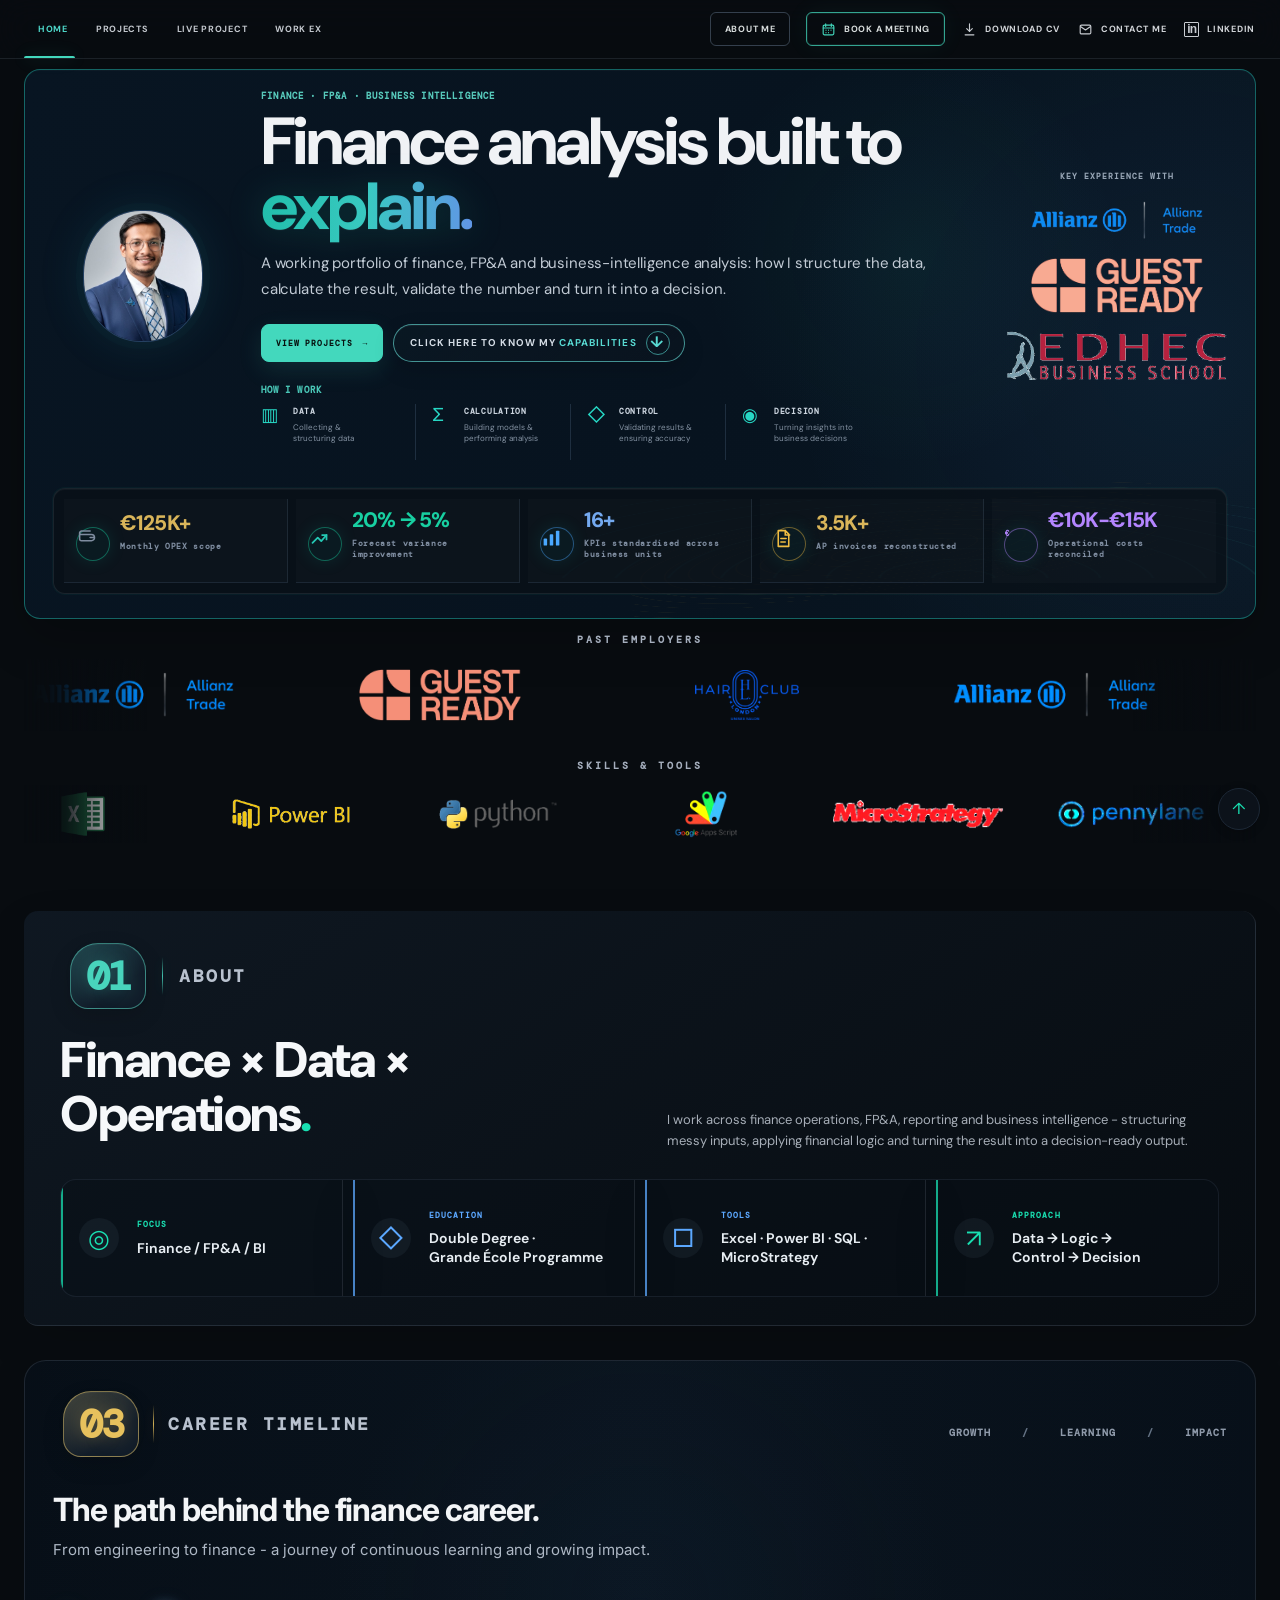
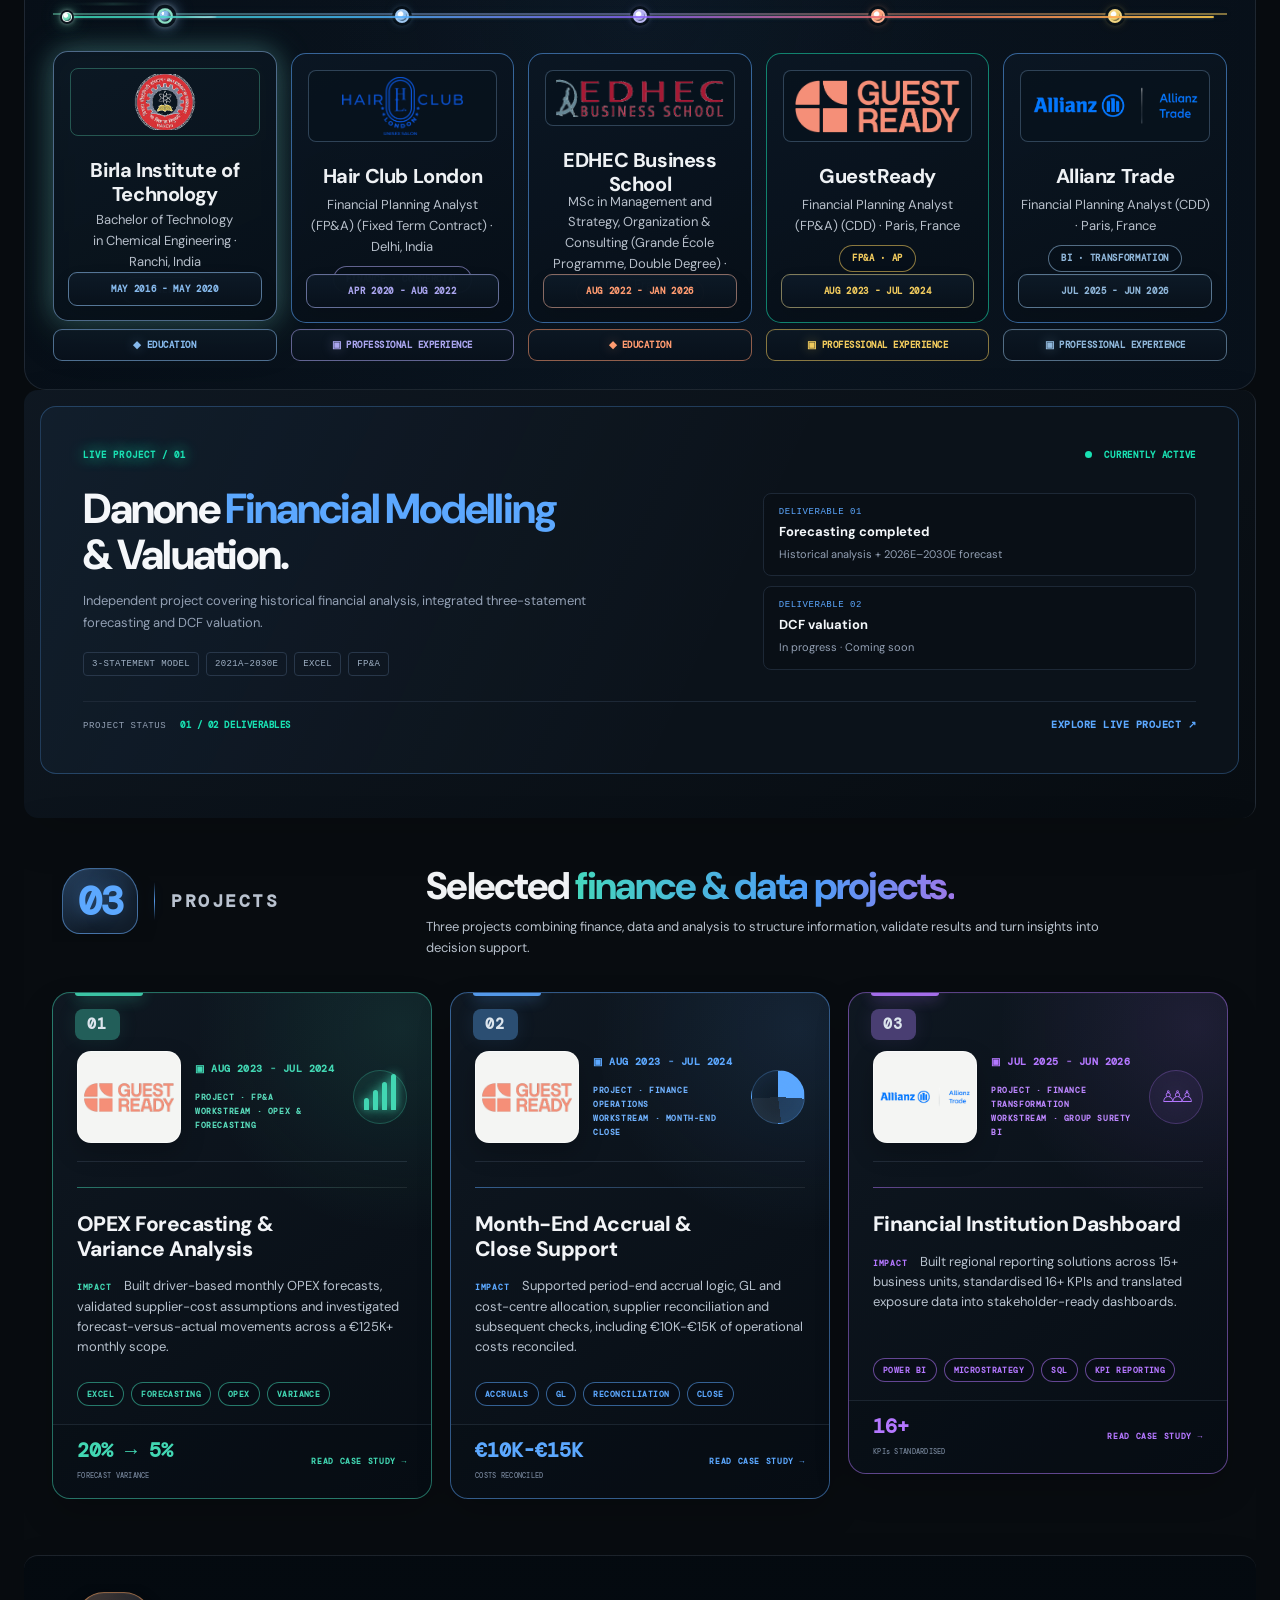
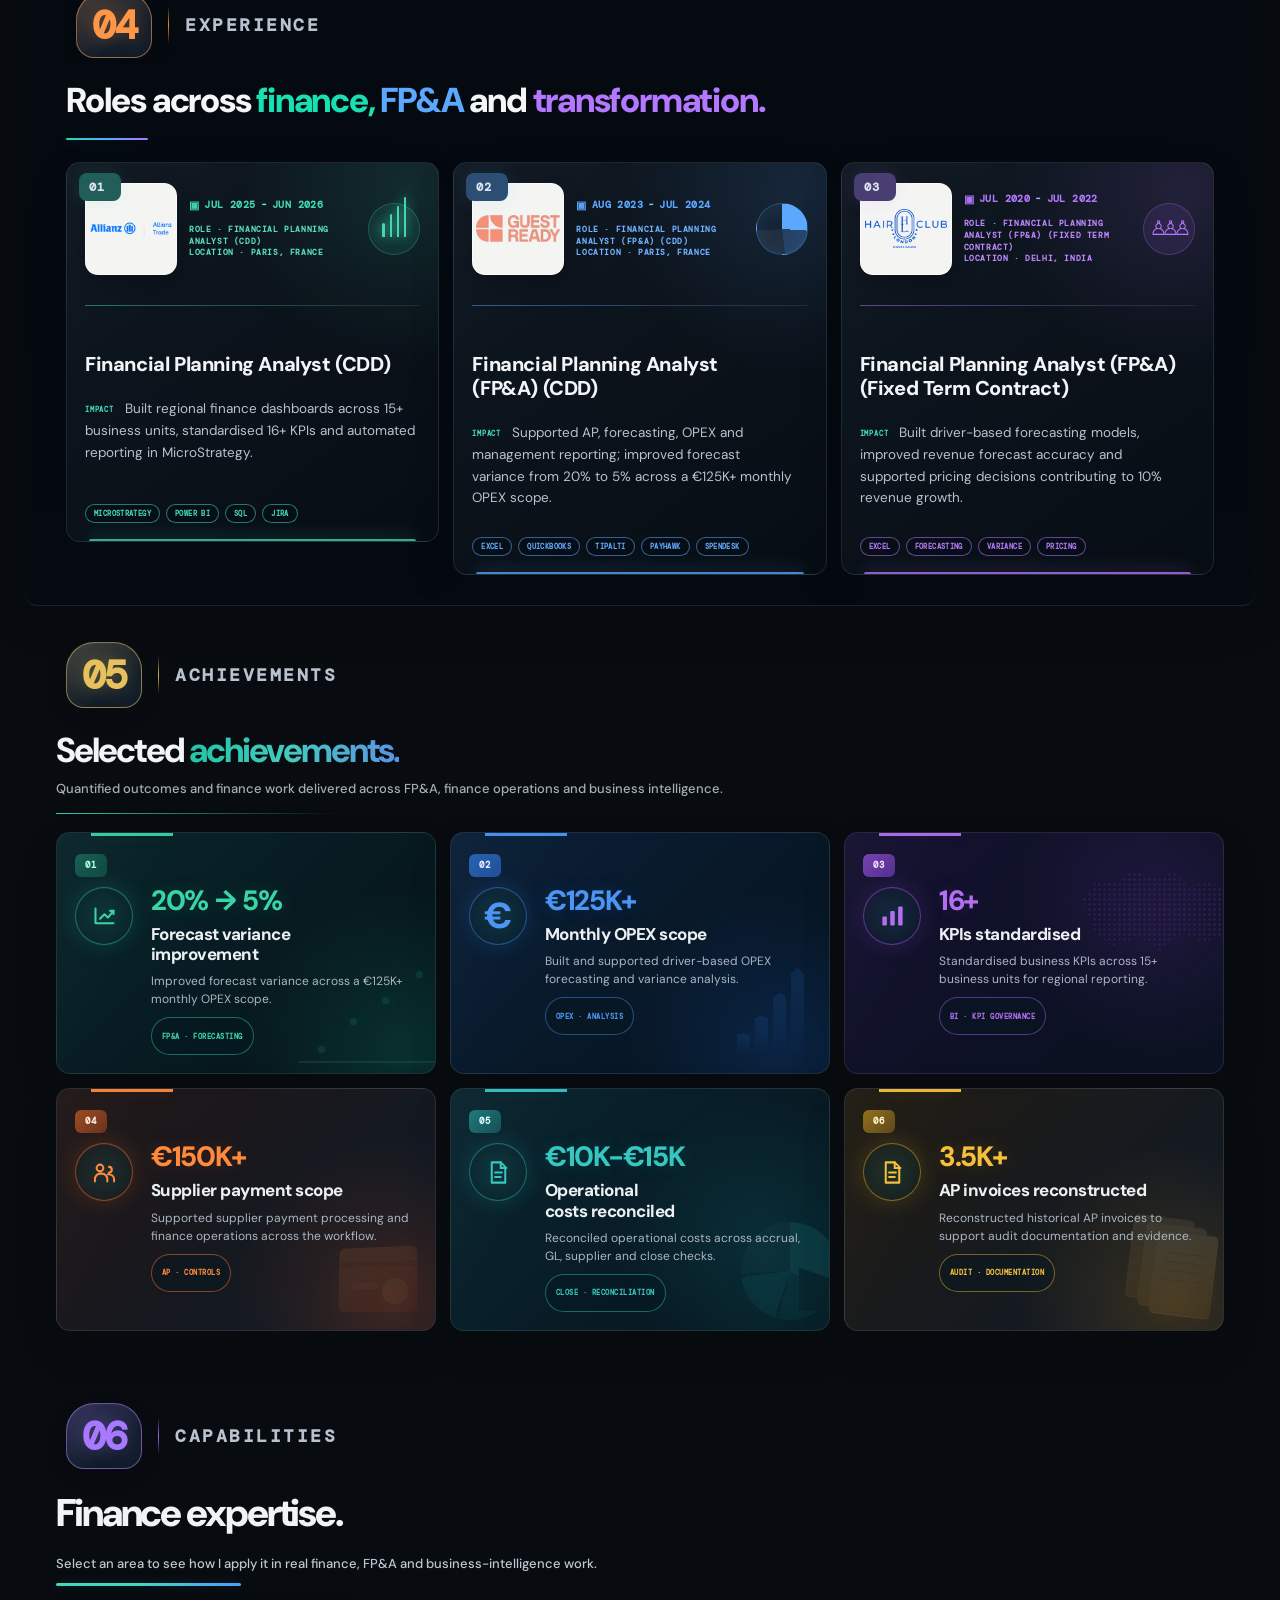
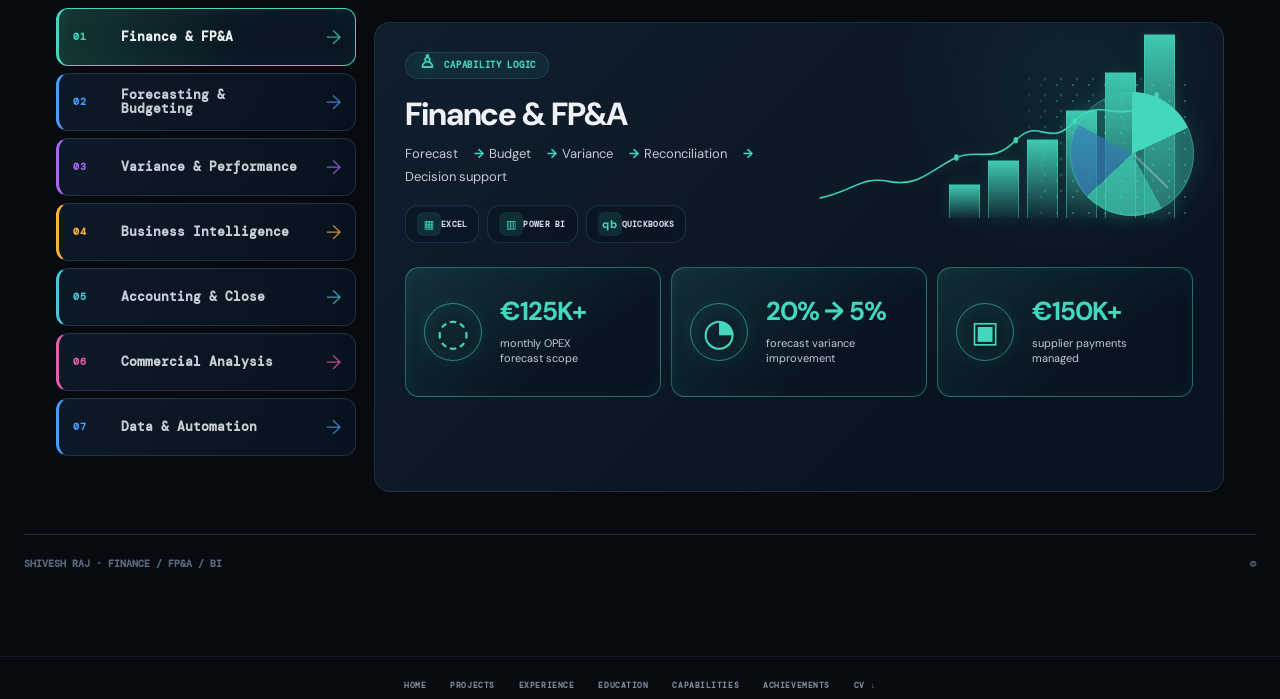
==== commit 2424ab76: "Add files via upload" ====
--- a/index.html
+++ b/index.html
@@ -225,10 +225,10 @@
 <article class="timeline-v2-item timeline-v2-education">
 <div class="timeline-v2-card">
 <div class="timeline-v2-logo timeline-v2-logo-bit"><img alt="Birla Institute of Technology Mesra logo" src="./assets/bit-mesra-logo.png"/></div>
-<h3 class="timeline-v2-sr-only">BIT Mesra</h3>
-<p>B.Tech · Chemical Engineering</p>
+<h3>Birla Institute of Technology</h3>
+<p>Bachelor of Technology in Chemical Engineering · Ranchi, India</p>
 <div class="timeline-v2-tags"><span>ENGINEERING</span></div>
-<div aria-label="Date range" class="timeline-v2-meta-box timeline-v2-date-range"><strong>AUG 2016 - MAY 2020</strong></div>
+<div aria-label="Date range" class="timeline-v2-meta-box timeline-v2-date-range"><strong>MAY 2016 - MAY 2020</strong></div>
 </div>
 <div class="timeline-v2-meta">
 <div class="timeline-v2-meta-box timeline-v2-type"><span aria-hidden="true">◆</span> EDUCATION</div>
@@ -238,9 +238,9 @@
 <div class="timeline-v2-card">
 <div class="timeline-v2-logo"><img alt="Hair Club London" src="./assets/hair-club-london-logo.png"/></div>
 <h3>Hair Club London</h3>
-<p>Finance and commercial analysis across sales mix, margins and pricing.</p>
+<p>Financial Planning Analyst (FP&amp;A) (Fixed Term Contract) · Delhi, India</p>
 <div class="timeline-v2-tags"><span>FINANCE · COMMERCIAL</span></div>
-<div aria-label="Date range" class="timeline-v2-meta-box timeline-v2-date-range"><strong>JUL 2020 - JUL 2022</strong></div>
+<div aria-label="Date range" class="timeline-v2-meta-box timeline-v2-date-range"><strong>APR 2020 - AUG 2022</strong></div>
 </div>
 <div class="timeline-v2-meta">
 <div class="timeline-v2-meta-box timeline-v2-type"><span aria-hidden="true">▣</span> PROFESSIONAL EXPERIENCE</div>
@@ -249,10 +249,10 @@
 <article class="timeline-v2-item timeline-v2-education2">
 <div class="timeline-v2-card">
 <div class="timeline-v2-logo timeline-v2-edhec"><img alt="EDHEC Business School" src="./assets/edhec-logo.png"/></div>
-<h3>EDHEC</h3>
-<p>Master in Management &amp; MSc Strategy &amp; Consulting</p>
+<h3>EDHEC Business School</h3>
+<p>MSc in Management and Strategy, Organization &amp; Consulting (Grande École Programme, Double Degree) · Lille, France</p>
 <div class="timeline-v2-tags"><span>FINANCE · STRATEGY</span></div>
-<div aria-label="Date range" class="timeline-v2-meta-box timeline-v2-date-range"><strong>MAY 2022 - JAN 2026</strong></div>
+<div aria-label="Date range" class="timeline-v2-meta-box timeline-v2-date-range"><strong>AUG 2022 - JAN 2026</strong></div>
 </div>
 <div class="timeline-v2-meta">
 <div class="timeline-v2-meta-box timeline-v2-type"><span aria-hidden="true">◆</span> EDUCATION</div>
@@ -262,7 +262,7 @@
 <div class="timeline-v2-card">
 <div class="timeline-v2-logo"><img alt="GuestReady" src="./assets/guestready-logo.png"/></div>
 <h3>GuestReady</h3>
-<p>Finance operations, AP, forecasting, OPEX and management reporting.</p>
+<p>Financial Planning Analyst (FP&amp;A) (CDD) · Paris, France</p>
 <div class="timeline-v2-tags"><span>FP&amp;A · AP</span></div>
 <div aria-label="Date range" class="timeline-v2-meta-box timeline-v2-date-range"><strong>AUG 2023 - JUL 2024</strong></div>
 </div>
@@ -274,9 +274,9 @@
 <div class="timeline-v2-card">
 <div class="timeline-v2-logo"><img alt="Allianz Trade" src="./assets/allianz-logo.png"/></div>
 <h3>Allianz Trade</h3>
-<p>Finance transformation, BI reporting and KPI standardisation.</p>
+<p>Financial Planning Analyst (CDD) · Paris, France</p>
 <div class="timeline-v2-tags"><span>BI · TRANSFORMATION</span></div>
-<div aria-label="Date range" class="timeline-v2-meta-box timeline-v2-date-range"><strong>JUL 2025 - JAN 2026</strong></div>
+<div aria-label="Date range" class="timeline-v2-meta-box timeline-v2-date-range"><strong>JUL 2025 - JUN 2026</strong></div>
 </div>
 <div class="timeline-v2-meta">
 <div class="timeline-v2-meta-box timeline-v2-type"><span aria-hidden="true">▣</span> PROFESSIONAL EXPERIENCE</div>
@@ -345,7 +345,7 @@
 <div class="projects-reference-head">
   <div class="projects-reference-company"><img src="./assets/allianz-logo.png" alt="Allianz Trade"></div>
   <div class="projects-reference-head-info">
-    <div class="projects-reference-period"><span aria-hidden="true">▣</span><span>JUL 2025</span><i>-</i><span>JAN 2026</span></div>
+    <div class="projects-reference-period"><span aria-hidden="true">▣</span><span>JUL 2025</span><i>-</i><span>JUN 2026</span></div>
     <div class="projects-reference-meta">PROJECT · FINANCE TRANSFORMATION<br/>WORKSTREAM · GROUP SURETY BI</div>
   </div>
   <span aria-hidden="true" class="projects-reference-insight projects-reference-insight-people">♙♙♙</span>
@@ -371,13 +371,13 @@
 <div class="experience-card-head">
 <div class="experience-company"><img alt="Allianz Trade" src="./assets/allianz-logo.png"/></div>
 <div class="experience-head-info">
-<div class="experience-period"><span aria-hidden="true" class="experience-calendar">▣</span><span>JUL 2025</span><i>-</i><span>JAN 2026</span></div>
-<div class="experience-meta">ROLE · FINANCE TRANSFORMATION<br/>DIVISION · GROUP SURETY</div>
+<div class="experience-period"><span aria-hidden="true" class="experience-calendar">▣</span><span>JUL 2025</span><i>-</i><span>JUN 2026</span></div>
+<div class="experience-meta">ROLE · FINANCIAL PLANNING ANALYST (CDD)<br/>LOCATION · PARIS, FRANCE</div>
 </div>
 <span aria-hidden="true" class="experience-insight experience-insight-growth"><i></i><i></i><i></i><i></i></span>
 </div>
 <div class="experience-rule"></div>
-<h3>Business Analyst -<br/>Finance Transformation</h3>
+<h3>Financial Planning Analyst (CDD)</h3>
 <p><span class="experience-outcome">IMPACT</span> Built regional finance dashboards across 15+ business units, standardised 16+ KPIs and automated reporting in MicroStrategy.</p>
 <div class="experience-tags"><span>MICROSTRATEGY</span><span>POWER BI</span><span>SQL</span><span>JIRA</span></div>
 </article>
@@ -387,12 +387,12 @@
 <div class="experience-company"><img alt="GuestReady" src="./assets/guestready-logo.png"/></div>
 <div class="experience-head-info">
 <div class="experience-period"><span aria-hidden="true" class="experience-calendar">▣</span><span>AUG 2023</span><i>-</i><span>JUL 2024</span></div>
-<div class="experience-meta">ROLE · FP&amp;A<br/>DIVISION · FINANCIAL OPERATIONS</div>
+<div class="experience-meta">ROLE · FINANCIAL PLANNING ANALYST (FP&amp;A) (CDD)<br/>LOCATION · PARIS, FRANCE</div>
 </div>
 <span aria-hidden="true" class="experience-insight experience-insight-pie"></span>
 </div>
 <div class="experience-rule"></div>
-<h3>Financial Planning Analyst (FP&amp;A)</h3>
+<h3>Financial Planning Analyst (FP&amp;A) (CDD)</h3>
 <p><span class="experience-outcome">IMPACT</span> Supported AP, forecasting, OPEX and management reporting; improved forecast variance from 20% to 5% across a €125K+ monthly OPEX scope.</p>
 <div class="experience-tags"><span>EXCEL</span><span>QUICKBOOKS</span><span>TIPALTI</span><span>PAYHAWK</span><span>SPENDESK</span></div>
 </article>
@@ -402,12 +402,12 @@
 <div class="experience-company"><img alt="Hair Club London" src="./assets/hair-club-london-logo.png"/></div>
 <div class="experience-head-info">
 <div class="experience-period"><span aria-hidden="true" class="experience-calendar">▣</span><span>JUL 2020</span><i>-</i><span>JUL 2022</span></div>
-<div class="experience-meta">ROLE · FP&amp;A<br/>DIVISION · FINANCE</div>
+<div class="experience-meta">ROLE · FINANCIAL PLANNING ANALYST (FP&amp;A) (FIXED TERM CONTRACT)<br/>LOCATION · DELHI, INDIA</div>
 </div>
 <span aria-hidden="true" class="experience-insight experience-insight-people">♙♙♙</span>
 </div>
 <div class="experience-rule"></div>
-<h3>Financial Planning Analyst (FP&amp;A)</h3>
+<h3>Financial Planning Analyst (FP&amp;A) (Fixed Term Contract)</h3>
 <p><span class="experience-outcome">IMPACT</span> Built driver-based forecasting models, improved revenue forecast accuracy and supported pricing decisions contributing to 10% revenue growth.</p>
 <div class="experience-tags"><span>EXCEL</span><span>FORECASTING</span><span>VARIANCE</span><span>PRICING</span></div>
 </article>
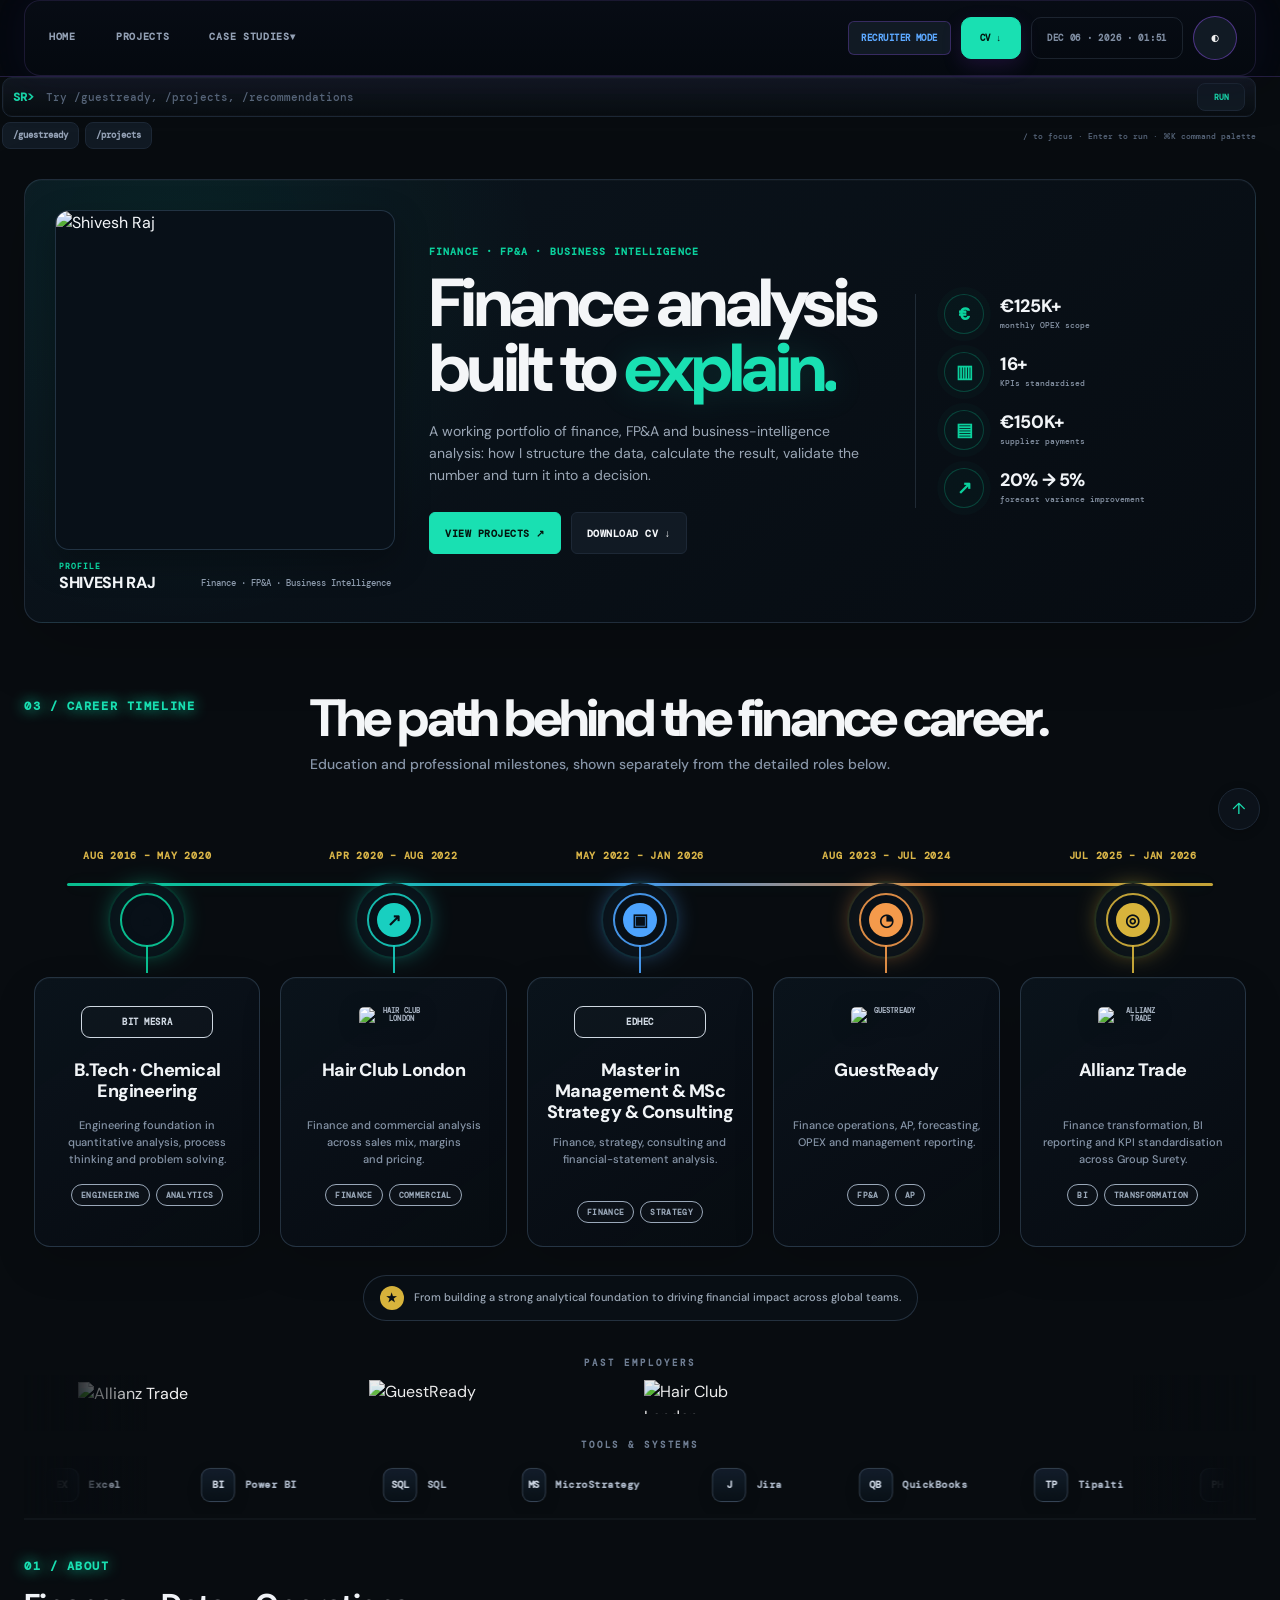
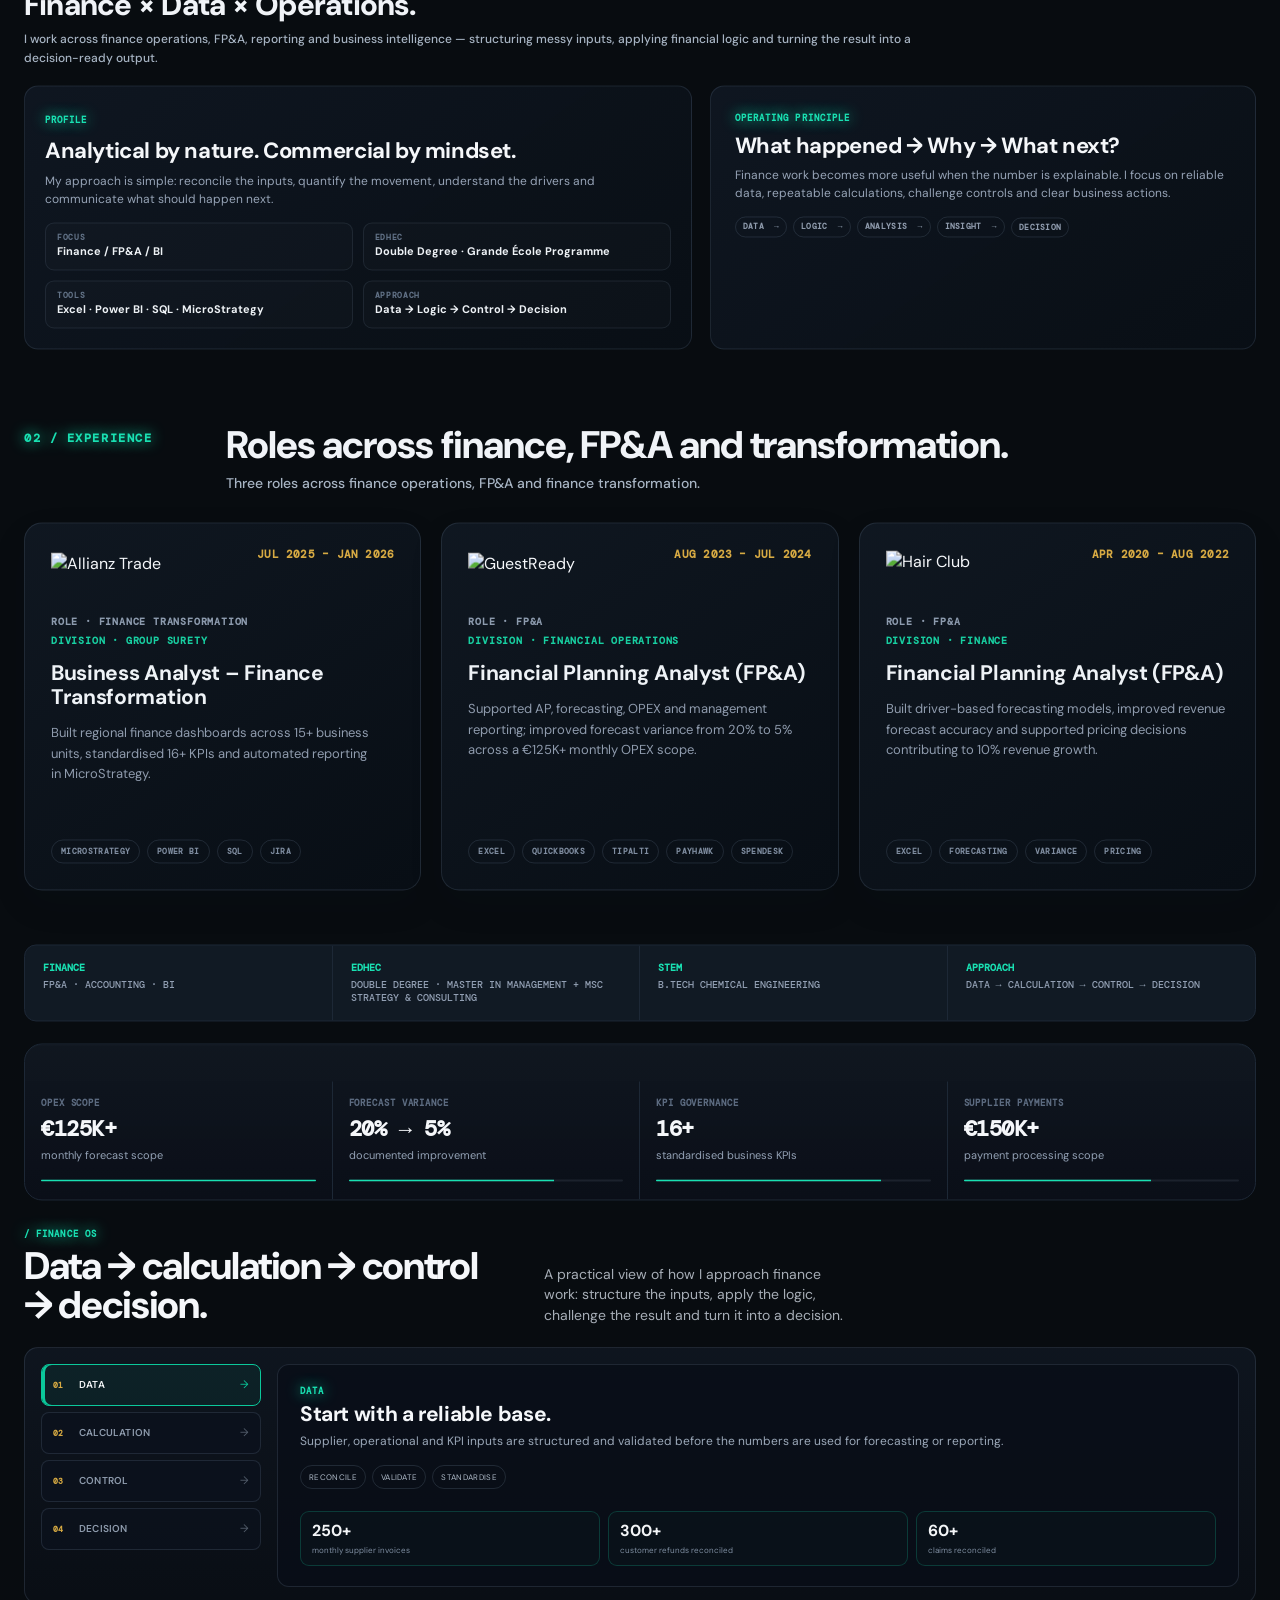
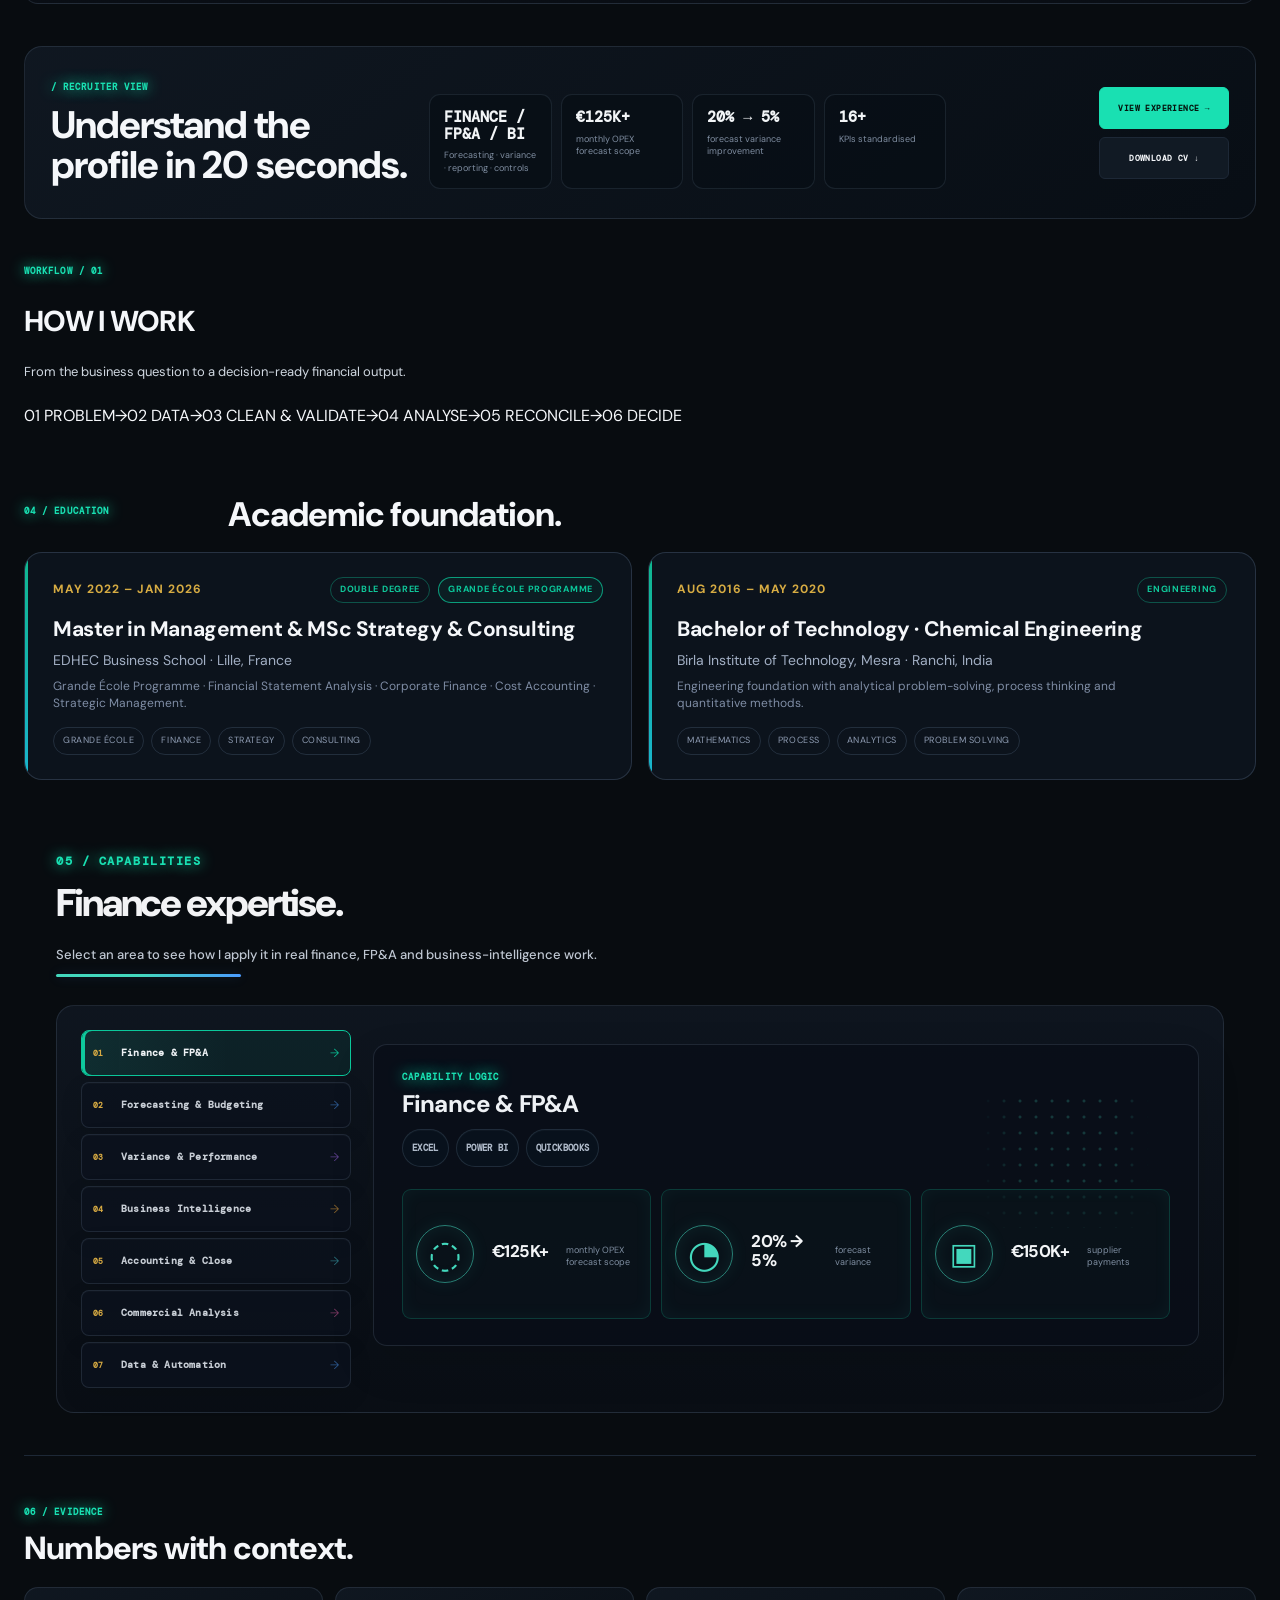
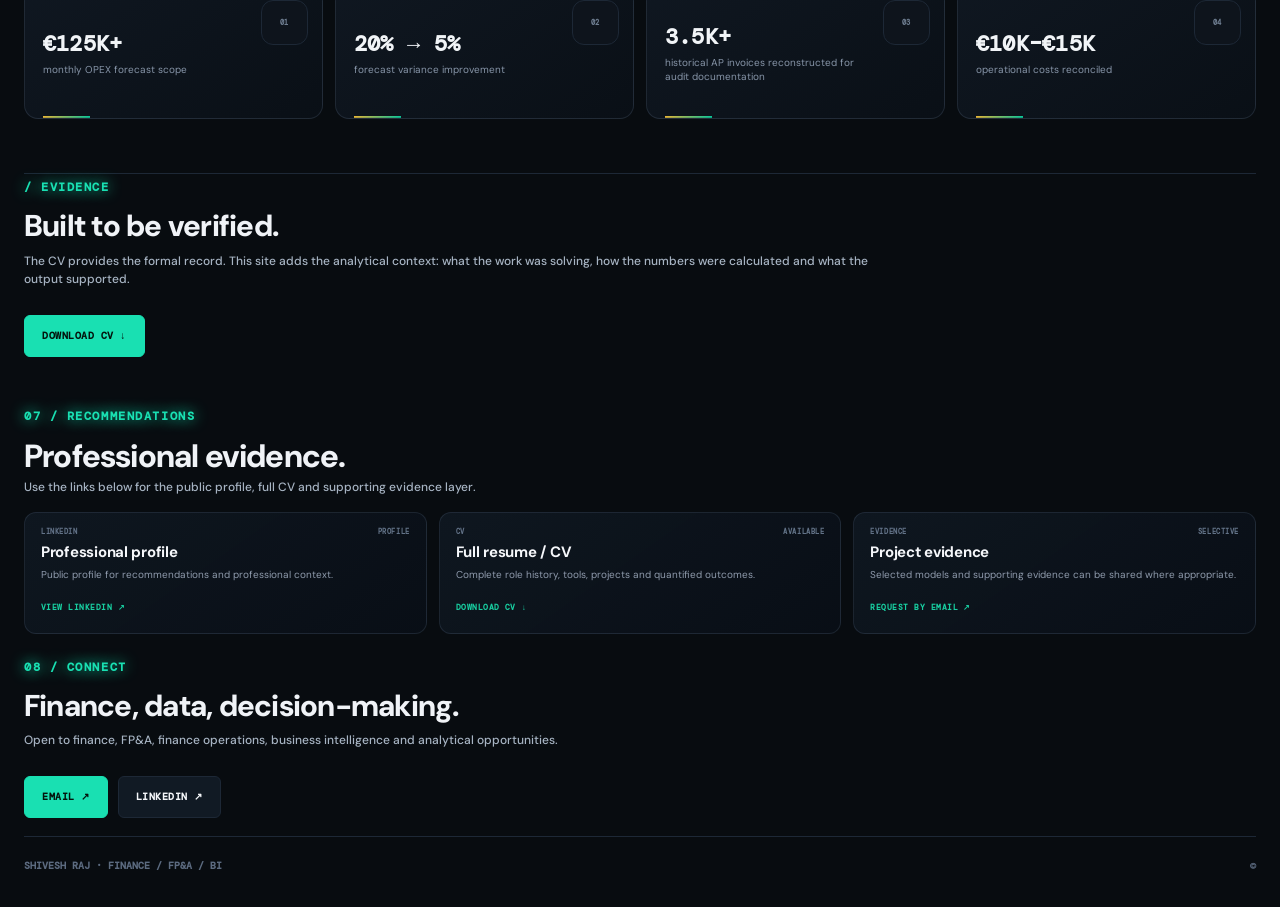
==== commit e53ee178: "Add files via upload" ====
--- a/index.html
+++ b/index.html
@@ -1,553 +1,4373 @@
-<!DOCTYPE html>
-
+<!doctype html>
 <html lang="en">
 <head>
-<meta charset="utf-8"/>
-<meta content="width=device-width,initial-scale=1" name="viewport"/>
-<title>Shivesh Raj | Finance × FP&amp;A × BI</title>
-<meta content="Finance and FP&amp;A professional with 3+ years of experience across forecasting, budgeting, variance analysis, financial close, reporting, reconciliation and finance transformation." name="description"/>
-<meta content="Shivesh Raj" name="author"/>
-<meta content="index, follow" name="robots"/>
-<meta content="#070b10" name="theme-color"/>
-<meta content="Shivesh Raj | Finance × FP&amp;A × BI" property="og:title"/>
-<meta content="Finance and FP&amp;A professional with 3+ years of experience across forecasting, budgeting, variance analysis, financial close, reporting, reconciliation and finance transformation." property="og:description"/>
-<meta content="website" property="og:type"/>
-<meta content="summary_large_image" name="twitter:card"/>
-<meta content="Shivesh Raj | Finance × FP&amp;A × BI" name="twitter:title"/>
-<meta content="Finance and FP&amp;A professional with 3+ years of experience across forecasting, budgeting, variance analysis, financial close, reporting, reconciliation and finance transformation." name="twitter:description"/>
-<link href="style.css" rel="stylesheet"/><link href="production.css" rel="stylesheet"/>
-<script id="dynamic-canonical">(function(){var u=location.href.split("#")[0];var l=document.createElement("link");l.id="dynamic-canonical-duplicate-2";l.rel="canonical";l.href=u;document.head.appendChild(l);var m=document.createElement("meta");m.setAttribute("property","og:url");m.content=u;document.head.appendChild(m);})();</script>
-<!-- HERO RESTORE: restores the earlier three-column desktop composition and full-width achievements row. -->
-<!-- FINAL HERO COMPOSITION FIX: restores the approved three-column structure. -->
+  <meta charset="utf-8">
+  <meta name="viewport" content="width=device-width,initial-scale=1">
+  <title>Shivesh Raj | Finance × FP&A × BI</title>
+<meta name="description" content="Finance and FP&A professional with 3+ years of experience across forecasting, budgeting, variance analysis, financial close, reporting, reconciliation and finance transformation.">
+<meta name="author" content="Shivesh Raj">
+<meta name="robots" content="index, follow">
+<meta name="theme-color" content="#070b10">
+<meta property="og:title" content="Shivesh Raj | Finance × FP&A × BI">
+<meta property="og:description" content="Finance and FP&A professional with 3+ years of experience across forecasting, budgeting, variance analysis, financial close, reporting, reconciliation and finance transformation.">
+<meta property="og:type" content="website">
+<meta property="og:image" content="assets/og-preview.png">
+<meta name="twitter:card" content="summary_large_image">
+<meta name="twitter:title" content="Shivesh Raj | Finance × FP&A × BI">
+<meta name="twitter:description" content="Finance and FP&A professional with 3+ years of experience across forecasting, budgeting, variance analysis, financial close, reporting, reconciliation and finance transformation.">
+<meta name="twitter:image" content="assets/og-preview.png">
+  <link rel="icon" href="assets/favicon.svg" type="image/svg+xml">
+<link rel="stylesheet" href="style.css">
+
+<style id="homepage-hero-compact-overrides">
+  /* Compact homepage hero: use the empty top space for the heading. */
+  .home-page .home-main {
+    padding-top: 0 !important;
+  }
+
+  .home-page .commandbar {
+    margin-bottom: 10px !important;
+  }
+
+  .home-page .command-quick {
+    margin-bottom: 24px !important;
+  }
+
+  .home-page .home-hero {
+    padding-top: 12px !important;
+    padding-bottom: 42px !important;
+    min-height: auto !important;
+  }
+
+  .home-page .home-hero .hero-grid {
+    align-items: start !important;
+    min-height: 0 !important;
+    gap: 56px !important;
+  }
+
+  .home-page .home-hero .hero-grid > .reveal:first-child {
+    padding-top: 0 !important;
+  }
+
+  .home-page .home-hero h1 {
+    margin-top: 14px !important;
+    margin-bottom: 20px !important;
+  }
+
+  .home-page .profile-hero-card {
+    width: min(100%, 340px) !important;
+    max-width: 340px !important;
+    justify-self: end !important;
+    padding: 18px !important;
+    border-radius: 18px !important;
+  }
+
+  .home-page .profile-photo-frame {
+    height: 225px !important;
+    min-height: 225px !important;
+    border-radius: 14px !important;
+    overflow: hidden !important;
+  }
+
+  .home-page .profile-photo-frame img {
+    width: 100% !important;
+    height: 100% !important;
+    object-fit: cover !important;
+    object-position: center top !important;
+    display: block !important;
+  }
+
+  .home-page .profile-hero-copy {
+    padding-top: 14px !important;
+  }
+
+  .home-page .profile-hero-copy .big {
+    font-size: 22px !important;
+    line-height: 1.1 !important;
+    margin: 5px 0 8px !important;
+  }
+
+  .home-page .profile-hero-copy p {
+    font-size: 12px !important;
+    line-height: 1.45 !important;
+    margin-bottom: 12px !important;
+  }
+
+  .home-page .hero-proof {
+    gap: 6px !important;
+  }
+
+  .home-page .hero-proof span {
+    font-size: 10px !important;
+  }
+
+  /* Keep the three project cards compact and clearly visible together. */
+  .home-page .selected-work-grid {
+    grid-template-columns: repeat(3, minmax(0, 1fr)) !important;
+    gap: 16px !important;
+  }
+
+  .home-page .selected-work-card {
+    padding: 20px !important;
+    min-height: 0 !important;
+  }
+
+  .home-page .selected-work-card h3 {
+    font-size: 20px !important;
+    line-height: 1.2 !important;
+  }
+
+  .home-page .selected-work-card p {
+    font-size: 12px !important;
+    line-height: 1.5 !important;
+  }
+
+  @media (max-width: 1000px) {
+    .home-page .home-hero .hero-grid {
+      grid-template-columns: minmax(0, 1fr) 300px !important;
+      gap: 34px !important;
+    }
+
+    .home-page .profile-hero-card {
+      max-width: 300px !important;
+    }
+
+    .home-page .profile-photo-frame {
+      height: 195px !important;
+      min-height: 195px !important;
+    }
+  }
+
+  @media (max-width: 760px) {
+    .home-page .home-hero .hero-grid,
+    .home-page .selected-work-grid {
+      grid-template-columns: 1fr !important;
+    }
+
+    .home-page .profile-hero-card {
+      width: 100% !important;
+      max-width: 360px !important;
+      justify-self: start !important;
+    }
+  }
+</style>
+
+
+<style id="profile-name-layout">
+  /* Remove the old top-left identity spacing after the brand is removed. */
+  .home-page .topbar-inner {
+    justify-content: flex-end !important;
+  }
+
+  /* Name directly beneath the profile image. */
+  .home-page .profile-name-under-photo {
+    margin: 10px 0 0 !important;
+    text-align: center !important;
+    font-size: 15px !important;
+    line-height: 1.2 !important;
+    font-weight: 700 !important;
+    letter-spacing: .16em !important;
+    color: #f3f5f7 !important;
+  }
+
+  .home-page .profile-hero-card {
+    align-items: stretch !important;
+  }
+</style>
+
+
+<style id="compact-finance-tabs">
+  /* Compact FINANCE OS tabs — sized closer to the reference screenshot. */
+  .decision-pipeline{
+    display:grid !important;
+    grid-template-columns:minmax(0,1fr) 24px minmax(0,1fr) 24px minmax(0,1fr) 24px minmax(0,1fr) !important;
+    gap:10px !important;
+    align-items:center !important;
+    margin-top:20px !important;
+  }
+
+  .decision-step{
+    min-height:72px !important;
+    height:72px !important;
+    padding:11px 14px !important;
+    border-radius:10px !important;
+    display:grid !important;
+    grid-template-columns:auto 1fr !important;
+    grid-template-rows:auto auto !important;
+    column-gap:10px !important;
+    row-gap:3px !important;
+    align-content:center !important;
+    text-align:left !important;
+  }
+
+  .decision-step > span{
+    grid-column:1 !important;
+    grid-row:1 / span 2 !important;
+    align-self:center !important;
+    font-size:9px !important;
+    line-height:1 !important;
+    opacity:.8 !important;
+  }
+
+  .decision-step > b{
+    grid-column:2 !important;
+    grid-row:1 !important;
+    font-size:13px !important;
+    line-height:1.1 !important;
+    letter-spacing:.04em !important;
+  }
+
+  .decision-step > small{
+    grid-column:2 !important;
+    grid-row:2 !important;
+    font-size:10px !important;
+    line-height:1.2 !important;
+    white-space:nowrap !important;
+    opacity:.75 !important;
+  }
+
+  .decision-pipeline > i{
+    font-size:13px !important;
+    text-align:center !important;
+    opacity:.9 !important;
+  }
+
+  .decision-detail{
+    margin-top:16px !important;
+    padding:20px 22px !important;
+    border-radius:12px !important;
+  }
+
+  @media (max-width:900px){
+    .decision-pipeline{
+      grid-template-columns:repeat(2,minmax(0,1fr)) !important;
+    }
+    .decision-pipeline > i{
+      display:none !important;
+    }
+  }
+
+  @media (max-width:600px){
+    .decision-pipeline{
+      grid-template-columns:1fr !important;
+    }
+    .decision-step{
+      height:64px !important;
+      min-height:64px !important;
+    }
+  }
+</style>
+
+
+<style id="portfolio-expertise-tabs">
+/* Reference-style expertise explorer: compact vertical tabs + large detail panel */
+.portfolio-expertise-section{
+  padding-top:72px!important;
+  padding-bottom:78px!important;
+}
+.portfolio-expertise-section .section-head{
+  margin-bottom:28px!important;
+}
+.portfolio-expertise-section .section-head h2{
+  margin-bottom:10px!important;
+}
+.portfolio-expertise-section .expertise-explorer{
+  display:grid!important;
+  grid-template-columns:270px minmax(0,1fr)!important;
+  gap:22px!important;
+  align-items:start!important;
+  padding:24px!important;
+  border:1px solid rgba(126,150,177,.18)!important;
+  border-radius:18px!important;
+  background:linear-gradient(180deg,rgba(17,25,37,.72),rgba(10,15,23,.72))!important;
+}
+.portfolio-expertise-section .expertise-tabs{
+  display:flex!important;
+  flex-direction:column!important;
+  gap:8px!important;
+}
+.portfolio-expertise-section .expertise-tab{
+  width:100%!important;
+  min-height:50px!important;
+  padding:0 13px!important;
+  border:1px solid rgba(126,150,177,.18)!important;
+  border-radius:9px!important;
+  background:rgba(12,19,29,.76)!important;
+  color:#8e9bad!important;
+  display:grid!important;
+  grid-template-columns:24px 1fr 16px!important;
+  align-items:center!important;
+  gap:7px!important;
+  text-align:left!important;
+  cursor:pointer!important;
+  transition:all .18s ease!important;
+}
+.portfolio-expertise-section .expertise-tab > span{
+  font-size:9px!important;
+  color:#d7aa43!important;
+  font-weight:700!important;
+  font-family:var(--mono,monospace)!important;
+}
+.portfolio-expertise-section .expertise-tab b{
+  font-size:11px!important;
+  line-height:1.2!important;
+  font-weight:600!important;
+  letter-spacing:.02em!important;
+}
+.portfolio-expertise-section .expertise-tab i{
+  font-style:normal!important;
+  text-align:right!important;
+  opacity:.55!important;
+  font-size:13px!important;
+}
+.portfolio-expertise-section .expertise-tab:hover{
+  border-color:rgba(20,203,163,.55)!important;
+  color:#e9edf2!important;
+  transform:translateX(2px)!important;
+}
+.portfolio-expertise-section .expertise-tab.active{
+  border-color:#0bc89b!important;
+  background:rgba(11,200,155,.07)!important;
+  color:#f3f5f7!important;
+  box-shadow:inset 3px 0 0 #0bc89b!important;
+}
+.portfolio-expertise-section .expertise-tab.active i{
+  color:#0bc89b!important;
+  opacity:1!important;
+}
+.portfolio-expertise-section .expertise-detail{
+  min-height:260px!important;
+  padding:26px 28px!important;
+  border:1px solid rgba(126,150,177,.18)!important;
+  border-radius:14px!important;
+  background:rgba(9,15,24,.78)!important;
+  display:flex!important;
+  flex-direction:column!important;
+  justify-content:center!important;
+}
+.portfolio-expertise-section .expertise-detail h3{
+  margin:7px 0 9px!important;
+  font-size:24px!important;
+  line-height:1.15!important;
+}
+.portfolio-expertise-section .expertise-detail > p{
+  max-width:760px!important;
+  margin:0 0 15px!important;
+  font-size:13px!important;
+  line-height:1.55!important;
+  color:#9ba8b9!important;
+}
+.portfolio-expertise-section .detail-tools{
+  display:flex!important;
+  flex-wrap:wrap!important;
+  gap:7px!important;
+  margin-top:2px!important;
+}
+.portfolio-expertise-section .detail-tools span{
+  padding:6px 9px!important;
+  border:1px solid rgba(126,150,177,.2)!important;
+  border-radius:999px!important;
+  font-size:9px!important;
+  text-transform:uppercase!important;
+  letter-spacing:.04em!important;
+  color:#aeb9c8!important;
+}
+.portfolio-expertise-section .expertise-proof{
+  display:grid!important;
+  grid-template-columns:repeat(3,minmax(0,1fr))!important;
+  gap:10px!important;
+  margin-top:22px!important;
+}
+.portfolio-expertise-section .expertise-proof > div{
+  padding:12px 13px!important;
+  border:1px solid rgba(20,203,163,.22)!important;
+  border-radius:9px!important;
+  background:rgba(12,24,30,.48)!important;
+}
+.portfolio-expertise-section .expertise-proof strong{
+  display:block!important;
+  font-size:17px!important;
+  line-height:1.1!important;
+  color:#f3f5f7!important;
+}
+.portfolio-expertise-section .expertise-proof small{
+  display:block!important;
+  margin-top:5px!important;
+  font-size:9px!important;
+  line-height:1.35!important;
+  color:#7f8ea1!important;
+}
+@media(max-width:800px){
+  .portfolio-expertise-section .expertise-explorer{
+    grid-template-columns:1fr!important;
+    padding:16px!important;
+  }
+  .portfolio-expertise-section .expertise-tabs{
+    display:grid!important;
+    grid-template-columns:repeat(2,minmax(0,1fr))!important;
+  }
+}
+@media(max-width:520px){
+  .portfolio-expertise-section .expertise-tabs{
+    grid-template-columns:1fr!important;
+  }
+  .portfolio-expertise-section .expertise-proof{
+    grid-template-columns:1fr!important;
+  }
+  .portfolio-expertise-section .expertise-detail{
+    min-height:230px!important;
+    padding:20px!important;
+  }
+}
+</style>
+
+
+<style id="finance-os-reference-layout">
+/* Finance OS redesigned to match the reference: compact tabs on the LEFT, detail panel on the RIGHT. */
+.finance-expertise-layout{
+  padding-top:72px !important;
+  padding-bottom:72px !important;
+}
+.finance-expertise-layout .decision-head{
+  margin-bottom:28px !important;
+}
+.finance-expertise-layout .decision-head h2{
+  margin:8px 0 10px !important;
+}
+.finance-explorer{
+  display:grid !important;
+  grid-template-columns:270px minmax(0,1fr) !important;
+  gap:22px !important;
+  align-items:stretch !important;
+  padding:24px !important;
+  border:1px solid rgba(126,150,177,.18) !important;
+  border-radius:18px !important;
+  background:linear-gradient(180deg,rgba(17,25,37,.72),rgba(10,15,23,.72)) !important;
+}
+.finance-tabs{
+  display:flex !important;
+  flex-direction:column !important;
+  gap:8px !important;
+}
+.finance-tab{
+  width:100% !important;
+  min-height:50px !important;
+  height:50px !important;
+  padding:0 13px !important;
+  border:1px solid rgba(126,150,177,.18) !important;
+  border-radius:9px !important;
+  background:rgba(12,19,29,.76) !important;
+  color:#8e9bad !important;
+  display:grid !important;
+  grid-template-columns:24px 1fr 16px !important;
+  align-items:center !important;
+  gap:7px !important;
+  text-align:left !important;
+  cursor:pointer !important;
+  transition:all .18s ease !important;
+}
+.finance-tab > span{
+  font-size:9px !important;
+  color:#d7aa43 !important;
+  font-weight:700 !important;
+  font-family:var(--mono,monospace) !important;
+}
+.finance-tab b{
+  font-size:11px !important;
+  line-height:1.2 !important;
+  font-weight:600 !important;
+  letter-spacing:.02em !important;
+}
+.finance-tab i{
+  font-style:normal !important;
+  text-align:right !important;
+  opacity:.55 !important;
+  font-size:13px !important;
+}
+.finance-tab:hover{
+  border-color:rgba(20,203,163,.55) !important;
+  color:#e9edf2 !important;
+  transform:translateX(2px) !important;
+}
+.finance-tab.active{
+  border-color:#0bc89b !important;
+  background:rgba(11,200,155,.07) !important;
+  color:#f3f5f7 !important;
+  box-shadow:inset 3px 0 0 #0bc89b !important;
+}
+.finance-tab.active i{
+  color:#0bc89b !important;
+  opacity:1 !important;
+}
+.finance-detail{
+  min-height:280px !important;
+  padding:28px 30px !important;
+  border:1px solid rgba(126,150,177,.18) !important;
+  border-radius:14px !important;
+  background:rgba(9,15,24,.78) !important;
+  display:flex !important;
+  flex-direction:column !important;
+  justify-content:center !important;
+}
+.finance-detail h3{
+  margin:7px 0 9px !important;
+  font-size:24px !important;
+  line-height:1.15 !important;
+}
+.finance-detail > p{
+  max-width:780px !important;
+  margin:0 0 15px !important;
+  font-size:13px !important;
+  line-height:1.55 !important;
+  color:#9ba8b9 !important;
+}
+.finance-detail-tags{
+  display:flex !important;
+  flex-wrap:wrap !important;
+  gap:7px !important;
+  margin-top:2px !important;
+}
+.finance-detail-tags span{
+  padding:6px 9px !important;
+  border:1px solid rgba(126,150,177,.2) !important;
+  border-radius:999px !important;
+  font-size:9px !important;
+  text-transform:uppercase !important;
+  letter-spacing:.04em !important;
+  color:#aeb9c8 !important;
+}
+.finance-detail-proof{
+  display:grid !important;
+  grid-template-columns:repeat(3,minmax(0,1fr)) !important;
+  gap:10px !important;
+  margin-top:22px !important;
+}
+.finance-detail-proof > div{
+  padding:12px 13px !important;
+  border:1px solid rgba(20,203,163,.22) !important;
+  border-radius:9px !important;
+  background:rgba(12,24,30,.48) !important;
+}
+.finance-detail-proof strong{
+  display:block !important;
+  font-size:17px !important;
+  line-height:1.1 !important;
+  color:#f3f5f7 !important;
+}
+.finance-detail-proof small{
+  display:block !important;
+  margin-top:5px !important;
+  font-size:9px !important;
+  line-height:1.35 !important;
+  color:#7f8ea1 !important;
+}
+@media(max-width:800px){
+  .finance-explorer{
+    grid-template-columns:1fr !important;
+    padding:16px !important;
+  }
+  .finance-tabs{
+    display:grid !important;
+    grid-template-columns:repeat(2,minmax(0,1fr)) !important;
+  }
+}
+@media(max-width:520px){
+  .finance-tabs{grid-template-columns:1fr !important;}
+  .finance-detail{min-height:230px !important;padding:20px !important;}
+  .finance-detail-proof{grid-template-columns:1fr !important;}
+}
+</style>
+
+
+<style id="reference-career-timeline">
+/* =========================================================
+   CAREER TIMELINE — minimal, clean, recruiter-readable
+   ========================================================= */
+
+.career-timeline-reference{
+  padding-top:58px !important;
+  padding-bottom:64px !important;
+}
+
+.career-timeline-reference .section-head{
+  margin-bottom:34px !important;
+}
+
+/* Five equal milestones across one clean horizontal line */
+.reference-timeline{
+  position:relative !important;
+  display:grid !important;
+  grid-template-columns:repeat(5,minmax(0,1fr)) !important;
+  gap:0 !important;
+  width:100% !important;
+  padding:0 4px 12px !important;
+  border:0 !important;
+  background:transparent !important;
+  overflow:visible !important;
+}
+
+/* Quiet line — points remain the visual focus */
+.reference-timeline::before{
+  content:"" !important;
+  position:absolute !important;
+  left:2.2% !important;
+  right:2.2% !important;
+  top:53px !important;
+  height:1px !important;
+  background:rgba(135,153,175,.32) !important;
+  z-index:0 !important;
+}
+
+.reference-timeline-item{
+  position:relative !important;
+  min-width:0 !important;
+  padding:0 16px !important;
+  text-align:center !important;
+}
+
+/* Date: small and restrained */
+.reference-timeline-top{
+  height:36px !important;
+  display:flex !important;
+  align-items:flex-start !important;
+  justify-content:center !important;
+  position:relative !important;
+  z-index:2 !important;
+}
+
+.reference-timeline-top strong{
+  color:#d5a941 !important;
+  font-family:var(--mono,monospace) !important;
+  font-size:9px !important;
+  font-weight:700 !important;
+  line-height:1.2 !important;
+  letter-spacing:.035em !important;
+  white-space:nowrap !important;
+}
+
+/* One consistent centre point for every milestone */
+.reference-timeline-node{
+  position:relative !important;
+  z-index:4 !important;
+  width:16px !important;
+  height:16px !important;
+  margin:9px auto 0 !important;
+  border:2px solid #0bc89b !important;
+  border-radius:50% !important;
+  background:#090d12 !important;
+  display:flex !important;
+  align-items:center !important;
+  justify-content:center !important;
+  box-shadow:0 0 0 5px rgba(11,200,155,.055) !important;
+}
+
+.reference-timeline-node span{
+  width:5px !important;
+  height:5px !important;
+  border-radius:50% !important;
+  background:#0bc89b !important;
+  display:block !important;
+}
+
+/* Content below the line */
+.reference-timeline-bottom{
+  position:relative !important;
+  z-index:2 !important;
+  padding-top:20px !important;
+  text-align:center !important;
+}
+
+/* Company / school row */
+.reference-company{
+  min-height:24px !important;
+  display:flex !important;
+  align-items:center !important;
+  justify-content:center !important;
+  gap:6px !important;
+  margin-bottom:10px !important;
+  color:#a5b0bf !important;
+  font-family:var(--mono,monospace) !important;
+  font-size:8px !important;
+  font-weight:700 !important;
+  line-height:1.25 !important;
+  letter-spacing:.025em !important;
+  text-transform:uppercase !important;
+}
+
+.reference-company img{
+  width:30px !important;
+  height:20px !important;
+  object-fit:contain !important;
+  object-position:center !important;
+  flex:0 0 auto !important;
+}
+
+.reference-logo-text{
+  min-width:44px !important;
+  height:22px !important;
+  padding:0 6px !important;
+  display:inline-flex !important;
+  align-items:center !important;
+  justify-content:center !important;
+  border:1px solid rgba(126,150,177,.25) !important;
+  border-radius:6px !important;
+  color:#aab5c4 !important;
+  font-size:7px !important;
+  white-space:nowrap !important;
+}
+
+.reference-logo-text.edhec{
+  color:#0bc89b !important;
+  border-color:rgba(11,200,155,.30) !important;
+}
+
+.reference-logo-text.guestready{
+  color:#f07b55 !important;
+  border-color:rgba(240,123,85,.28) !important;
+}
+
+/* Short role/title */
+.reference-timeline-bottom h3{
+  max-width:205px !important;
+  min-height:40px !important;
+  margin:0 auto 8px !important;
+  color:#eef2f6 !important;
+  font-size:14px !important;
+  line-height:1.25 !important;
+  font-weight:700 !important;
+  letter-spacing:-.01em !important;
+}
+
+/* One concise line/two-line description */
+.reference-timeline-bottom p{
+  max-width:205px !important;
+  min-height:31px !important;
+  margin:0 auto 10px !important;
+  color:#8f9bad !important;
+  font-size:9px !important;
+  line-height:1.4 !important;
+}
+
+/* Tiny keyword pills */
+.reference-tags{
+  display:flex !important;
+  flex-wrap:wrap !important;
+  justify-content:center !important;
+  gap:4px !important;
+  max-width:210px !important;
+  min-height:18px !important;
+  margin:0 auto !important;
+}
+
+.reference-tags span{
+  padding:4px 7px !important;
+  border:1px solid rgba(126,150,177,.20) !important;
+  border-radius:999px !important;
+  color:#7f8c9f !important;
+  font-family:var(--mono,monospace) !important;
+  font-size:6.5px !important;
+  font-weight:700 !important;
+  letter-spacing:.02em !important;
+  line-height:1 !important;
+  white-space:nowrap !important;
+}
+
+/* Recent role gets only a subtle emphasis */
+.reference-timeline-item:last-child .reference-timeline-node{
+  box-shadow:0 0 0 5px rgba(11,200,155,.08) !important;
+}
+
+@media(max-width:1100px){
+  .reference-timeline{
+    grid-template-columns:repeat(5,225px) !important;
+    overflow-x:auto !important;
+    padding-bottom:18px !important;
+  }
+
+  .reference-timeline::before{
+    left:20px !important;
+    right:auto !important;
+    width:1080px !important;
+  }
+}
+
+@media(max-width:700px){
+  .career-timeline-reference{
+    padding-top:46px !important;
+    padding-bottom:52px !important;
+  }
+
+  .reference-timeline{
+    grid-template-columns:repeat(5,215px) !important;
+  }
+
+  .reference-timeline-item{
+    padding:0 10px !important;
+  }
+}
+</style>
+
+
+<style id="selected-work-clean-override">
+/* Selected work — compact case-study rail */
+.home-page #selected-work{
+  padding-top:12px !important;
+  padding-bottom:34px !important;
+}
+.home-page #selected-work .section-head{
+  margin-bottom:18px !important;
+}
+.home-page #selected-work .section-head h2{
+  font-size:clamp(24px,2.6vw,34px) !important;
+  line-height:1.1 !important;
+  margin:0 0 7px !important;
+}
+.home-page #selected-work .section-head .copy{
+  max-width:820px !important;
+  font-size:12px !important;
+  line-height:1.45 !important;
+}
+.home-page #selected-work .selected-work-grid{
+  display:grid !important;
+  grid-template-columns:repeat(3,minmax(0,1fr)) !important;
+  gap:14px !important;
+  align-items:stretch !important;
+}
+.home-page #selected-work .selected-work-card{
+  position:relative !important;
+  min-height:270px !important;
+  height:100% !important;
+  padding:17px 18px 16px !important;
+  border-radius:14px !important;
+  display:flex !important;
+  flex-direction:column !important;
+  overflow:hidden !important;
+  background:linear-gradient(145deg,rgba(16,24,34,.96),rgba(9,15,22,.98)) !important;
+  border:1px solid rgba(126,150,177,.16) !important;
+  transition:transform .25s ease,border-color .25s ease,box-shadow .25s ease !important;
+}
+.home-page #selected-work .selected-work-card:hover{
+  transform:translateY(-4px) !important;
+  border-color:rgba(11,200,155,.38) !important;
+  box-shadow:0 16px 30px rgba(0,0,0,.2),0 0 22px rgba(11,200,155,.055) !important;
+}
+.home-page #selected-work .selected-work-card::after{
+  content:"" !important;
+  position:absolute !important;
+  left:18px !important;right:18px !important;bottom:0 !important;height:2px !important;
+  background:linear-gradient(90deg,#e7b739,#0bc89b) !important;
+  opacity:.7 !important;
+}
+.home-page #selected-work .selected-work-index{
+  position:absolute !important;
+  top:16px !important;right:17px !important;
+  width:auto !important;height:auto !important;
+  border:0 !important;border-radius:0 !important;
+  display:block !important;
+  margin:0 !important;
+  color:#e7b739 !important;
+  font:700 9px/1 var(--mono,monospace) !important;
+  letter-spacing:.08em !important;
+}
+.home-page #selected-work .selected-work-card img{
+  display:block !important;
+  width:auto !important;height:25px !important;max-width:105px !important;
+  object-fit:contain !important;object-position:left center !important;
+  margin:0 0 13px !important;
+}
+.home-page #selected-work .selected-work-card .text-brand{
+  display:inline-flex !important;
+  width:max-content !important;
+  min-height:25px !important;
+  padding:5px 8px !important;
+  border:1px solid rgba(20,210,160,.28) !important;
+  border-radius:6px !important;
+  margin:0 0 13px !important;
+  color:#18cfa1 !important;
+  font-size:9px !important;
+  letter-spacing:.08em !important;
+}
+.home-page #selected-work .selected-work-card .section-code{
+  display:block !important;
+  margin:0 0 7px !important;
+  font-size:9px !important;
+  line-height:1.3 !important;
+  letter-spacing:.08em !important;
+}
+.home-page #selected-work .selected-work-card h3{
+  font-size:18px !important;
+  line-height:1.16 !important;
+  margin:0 0 13px !important;
+  max-width:88% !important;
+}
+.home-page #selected-work .case-question{
+  padding:9px 10px !important;
+  margin:0 0 10px !important;
+  border-left:2px solid rgba(231,183,57,.65) !important;
+  background:rgba(255,255,255,.018) !important;
+  border-radius:0 7px 7px 0 !important;
+}
+.home-page #selected-work .case-question b{
+  display:block !important;
+  margin-bottom:3px !important;
+  color:#e7b739 !important;
+  font:700 8px/1 var(--mono,monospace) !important;
+  letter-spacing:.08em !important;
+  text-transform:uppercase !important;
+}
+.home-page #selected-work .case-question span{
+  display:block !important;
+  color:#8d9bae !important;
+  font-size:10px !important;
+  line-height:1.4 !important;
+}
+.home-page #selected-work .case-output{
+  display:flex !important;
+  flex-wrap:wrap !important;
+  gap:5px !important;
+  margin-top:auto !important;
+  padding-top:5px !important;
+}
+.home-page #selected-work .case-output span{
+  padding:4px 7px !important;
+  border:1px solid rgba(126,150,177,.17) !important;
+  border-radius:999px !important;
+  color:#7f8da0 !important;
+  font:600 7px/1 var(--mono,monospace) !important;
+  letter-spacing:.05em !important;
+}
+.home-page #selected-work .selected-work-card a{
+  display:inline-block !important;
+  margin-top:12px !important;
+  padding:0 !important;
+  font:700 9px/1 var(--mono,monospace) !important;
+  letter-spacing:.08em !important;
+  color:#18cfa1 !important;
+  text-decoration:none !important;
+}
+@media(max-width:1050px){
+  .home-page #selected-work .selected-work-grid{grid-template-columns:1fr 1fr !important;}
+}
+@media(max-width:700px){
+  .home-page #selected-work .selected-work-grid{grid-template-columns:1fr !important;}
+  .home-page #selected-work .selected-work-card{min-height:0 !important;}
+}
+</style>
+
+<style id="final-polish-overrides">
+/* ================= FINAL POLISH ================= */
+.home-page .nav-home-about{white-space:nowrap !important;}
+
+/* Career timeline: compact, aligned and closer to a professional portfolio timeline. */
+.home-page .career-timeline-reference{
+  padding-top:42px !important;
+  padding-bottom:48px !important;
+}
+.home-page .career-timeline-reference .section-head{
+  margin-bottom:24px !important;
+}
+.home-page .career-timeline-reference .section-head h2{
+  font-size:clamp(30px,3.2vw,46px) !important;
+  line-height:1.04 !important;
+  margin:0 0 10px !important;
+}
+.home-page .career-timeline-reference .section-head .copy{
+  max-width:760px !important;
+  font-size:14px !important;
+  line-height:1.5 !important;
+}
+.home-page .reference-timeline{
+  padding:0 0 8px !important;
+}
+.home-page .reference-timeline::before{
+  top:46px !important;
+  left:3% !important;
+  right:3% !important;
+  background:linear-gradient(90deg,rgba(126,150,177,.18),rgba(11,200,155,.38),rgba(126,150,177,.18)) !important;
+}
+.home-page .reference-timeline-item{padding:0 10px !important;}
+.home-page .reference-timeline-top{height:30px !important;}
+.home-page .reference-timeline-top strong{font-size:8px !important;letter-spacing:.06em !important;}
+.home-page .reference-timeline-node{
+  width:13px !important;height:13px !important;
+  margin:9px auto 0 !important;
+  border-width:2px !important;
+  box-shadow:0 0 0 4px rgba(11,200,155,.045) !important;
+}
+.home-page .reference-timeline-node span{width:4px !important;height:4px !important;}
+.home-page .reference-timeline-bottom{padding-top:15px !important;}
+.home-page .reference-company{
+  min-height:20px !important;
+  margin-bottom:8px !important;
+  font-size:7px !important;
+  gap:5px !important;
+  line-height:1.2 !important;
+}
+.home-page .reference-company img{width:25px !important;height:16px !important;}
+.home-page .reference-logo-text{min-width:40px !important;height:20px !important;padding:0 5px !important;font-size:6.5px !important;border-radius:5px !important;}
+.home-page .reference-timeline-bottom h3{
+  max-width:190px !important;
+  min-height:34px !important;
+  margin:0 auto 7px !important;
+  font-size:13px !important;
+  line-height:1.18 !important;
+}
+.home-page .reference-timeline-bottom p{
+  max-width:180px !important;
+  min-height:25px !important;
+  margin:0 auto 8px !important;
+  font-size:8px !important;
+  line-height:1.35 !important;
+}
+.home-page .reference-tags{max-width:190px !important;min-height:16px !important;gap:3px !important;}
+.home-page .reference-tags span{padding:3px 6px !important;font-size:6px !important;}
+
+/* Evidence: compact cards with subtle motion, glow and animated accent line. */
+.home-page .evidence-strip{
+  padding-top:42px !important;
+  padding-bottom:54px !important;
+}
+.home-page .evidence-heading{margin-bottom:22px !important;}
+.home-page .evidence-heading h2{
+  margin:8px 0 0 !important;
+  font-size:clamp(25px,2.5vw,36px) !important;
+  line-height:1.08 !important;
+}
+.home-page .evidence-grid{
+  display:grid !important;
+  grid-template-columns:repeat(4,minmax(0,1fr)) !important;
+  gap:12px !important;
+}
+.home-page .evidence-card{
+  position:relative !important;
+  min-height:132px !important;
+  padding:18px 18px 16px !important;
+  display:flex !important;
+  flex-direction:column !important;
+  justify-content:center !important;
+  border:1px solid rgba(126,150,177,.18) !important;
+  border-radius:14px !important;
+  background:linear-gradient(145deg,rgba(16,24,34,.96),rgba(10,16,23,.96)) !important;
+  overflow:hidden !important;
+  transition:transform .28s ease,border-color .28s ease,box-shadow .28s ease,background .28s ease !important;
+}
+.home-page .evidence-card::after{
+  content:"" !important;
+  position:absolute !important;
+  left:18px !important;
+  right:18px !important;
+  bottom:0 !important;
+  height:2px !important;
+  background:linear-gradient(90deg,#e7b739,#0bc89b) !important;
+  transform:scaleX(.18) !important;
+  transform-origin:left !important;
+  transition:transform .35s ease !important;
+}
+.home-page .evidence-card::before{
+  content:"" !important;
+  position:absolute !important;
+  width:90px !important;height:90px !important;
+  right:-40px !important;top:-45px !important;
+  border-radius:50% !important;
+  background:rgba(11,200,155,.08) !important;
+  filter:blur(18px) !important;
+  opacity:0 !important;
+  transition:opacity .3s ease !important;
+}
+.home-page .evidence-card:hover{
+  transform:translateY(-5px) !important;
+  border-color:rgba(11,200,155,.42) !important;
+  box-shadow:0 14px 32px rgba(0,0,0,.22),0 0 24px rgba(11,200,155,.07) !important;
+}
+.home-page .evidence-card:hover::after{transform:scaleX(1) !important;}
+.home-page .evidence-card:hover::before{opacity:1 !important;}
+.home-page .evidence-index{
+  position:absolute !important;
+  top:12px !important;right:14px !important;
+  color:#6f7e91 !important;
+  font:700 7px/1 var(--mono,monospace) !important;
+  letter-spacing:.08em !important;
+}
+.home-page .evidence-card b{
+  color:#f1f4f7 !important;
+  font:700 22px/1.05 var(--mono,monospace) !important;
+  letter-spacing:.01em !important;
+}
+.home-page .evidence-card small{
+  max-width:220px !important;
+  margin-top:8px !important;
+  color:#8795a8 !important;
+  font-size:10px !important;
+  line-height:1.4 !important;
+}
+@media(max-width:900px){
+  .home-page .evidence-grid{grid-template-columns:repeat(2,minmax(0,1fr)) !important;}
+}
+@media(max-width:700px){
+  .home-page .reference-timeline{grid-template-columns:repeat(5,190px) !important;}
+  .home-page .evidence-grid{grid-template-columns:1fr !important;}
+}
+</style>
+
+
+<style id="selected-work-spacing-final">
+.home-page .recruiter-snapshot{margin-bottom:12px !important;}
+.home-page #selected-work{margin-top:0 !important;}
+.home-page #selected-work + .workflow-section{padding-top:28px !important;}
+</style>
+
+<style id="scroll-to-explore">
+  .scroll-explore{
+    width:100%;
+    display:flex;
+    flex-direction:column;
+    align-items:center;
+    justify-content:center;
+    gap:16px;
+    padding:12px 0 34px;
+    margin-top:-18px;
+    position:relative;
+    z-index:2;
+    color:#f5f7fb;
+    text-align:center;
+  }
+  .scroll-explore-label{
+    font-family:var(--mono,ui-monospace,monospace);
+    font-size:13px;
+    font-weight:700;
+    letter-spacing:.34em;
+    text-transform:uppercase;
+    opacity:.92;
+  }
+  .scroll-explore-arrow{
+    width:28px;
+    height:44px;
+    position:relative;
+    display:flex;
+    justify-content:center;
+  }
+  .scroll-explore-arrow::before{
+    content:"";
+    position:absolute;
+    top:0;
+    width:2px;
+    height:30px;
+    background:linear-gradient(to bottom,rgba(31,214,181,.15),#16c79c);
+  }
+  .scroll-explore-arrow::after{
+    content:"";
+    position:absolute;
+    top:3px;
+    width:16px;
+    height:16px;
+    border-right:3px solid #20d7bf;
+    border-bottom:3px solid #20d7bf;
+    transform:rotate(45deg);
+    animation:scrollPulse 1.8s ease-in-out infinite;
+  }
+  .scroll-explore-dot{
+    width:5px;height:5px;border-radius:50%;background:#d6a83e;
+    box-shadow:0 0 0 7px rgba(214,168,62,.08);
+    animation:scrollDot 1.8s ease-in-out infinite;
+  }
+  @keyframes scrollPulse{
+    0%,100%{transform:translateY(0) rotate(45deg);opacity:.55}
+    50%{transform:translateY(7px) rotate(45deg);opacity:1}
+  }
+  @keyframes scrollDot{
+    0%,100%{transform:translateY(0);opacity:.45}
+    50%{transform:translateY(7px);opacity:1}
+  }
+  @media(max-width:700px){
+    .scroll-explore{padding:4px 0 26px;margin-top:-8px}
+    .scroll-explore-label{font-size:10px;letter-spacing:.24em}
+  }
+</style>
+
+<style id="hero-shift-up">
+  /* Move the homepage hero substantially upward and remove the dead space above it. */
+  .home-page .home-hero{
+    margin-top:-58px !important;
+    padding-top:0 !important;
+    padding-bottom:28px !important;
+  }
+  .home-page .home-hero .hero-grid{
+    transform:translateY(-4px);
+  }
+  .home-page .home-hero h1{
+    margin-top:6px !important;
+  }
+  @media(max-width:760px){
+    .home-page .home-hero{margin-top:-28px !important;}
+  }
+</style>
+
+<style id="hero-space-final">
+/* FINAL COMPACT HERO — eliminate dead space and keep the profile card lightweight */
+.home-page .commandbar{
+  height:56px !important;
+  min-height:56px !important;
+  padding:10px 14px !important;
+  margin-bottom:6px !important;
+}
+.home-page .command-quick{
+  margin-top:0 !important;
+  margin-bottom:6px !important;
+  min-height:38px !important;
+}
+.home-page .home-hero{
+  position:relative !important;
+  top:-82px !important;
+  margin-bottom:-82px !important;
+  padding-top:0 !important;
+  padding-bottom:18px !important;
+}
+.home-page .home-hero .hero-grid{
+  align-items:start !important;
+  gap:38px !important;
+}
+.home-page .home-hero h1{
+  margin-top:0 !important;
+  margin-bottom:14px !important;
+  font-size:clamp(52px,5.8vw,88px) !important;
+  line-height:.98 !important;
+}
+.home-page .home-hero .copy{
+  max-width:780px !important;
+  margin-bottom:18px !important;
+  font-size:16px !important;
+  line-height:1.45 !important;
+}
+.home-page .actions{
+  gap:10px !important;
+}
+.home-page .actions .btn{
+  padding:12px 17px !important;
+  font-size:10px !important;
+}
+.home-page .profile-hero-card{
+  width:250px !important;
+  max-width:250px !important;
+  padding:12px !important;
+  border-radius:16px !important;
+  justify-self:end !important;
+}
+.home-page .profile-photo-frame{
+  height:150px !important;
+  min-height:150px !important;
+  border-radius:11px !important;
+}
+.home-page .profile-name-under-photo{
+  margin:7px 0 0 !important;
+  font-size:12px !important;
+}
+.home-page .profile-hero-copy{
+  padding-top:8px !important;
+}
+.home-page .profile-hero-copy small{
+  font-size:8px !important;
+}
+.home-page .profile-hero-copy .big{
+  font-size:17px !important;
+  margin:3px 0 5px !important;
+}
+.home-page .profile-hero-copy p{
+  font-size:10px !important;
+  line-height:1.35 !important;
+  margin-bottom:7px !important;
+}
+.home-page .hero-proof{
+  gap:3px !important;
+}
+.home-page .hero-proof span{
+  font-size:8px !important;
+}
+.home-page .scroll-explore{
+  margin-top:-40px !important;
+}
+@media(max-width:1000px){
+  .home-page .home-hero{top:-55px !important;margin-bottom:-55px !important;}
+  .home-page .profile-hero-card{width:220px !important;max-width:220px !important;}
+  .home-page .profile-photo-frame{height:132px !important;min-height:132px !important;}
+}
+@media(max-width:760px){
+  .home-page .home-hero{top:-28px !important;margin-bottom:-28px !important;}
+  .home-page .home-hero .hero-grid{gap:20px !important;}
+  .home-page .profile-hero-card{width:100% !important;max-width:300px !important;justify-self:start !important;}
+  .home-page .profile-photo-frame{height:170px !important;min-height:170px !important;}
+}
+</style>
+
+
+<style id="hero-compact-structure-final">
+/* =========================================================
+   HERO — compact, clean, no overlap
+   ========================================================= */
+.home-page .home-main{
+  padding-top:0 !important;
+}
+
+/* Keep the command area useful without consuming a full screen. */
+.home-page .commandbar{
+  height:48px !important;
+  min-height:48px !important;
+  padding:8px 12px !important;
+  margin:0 0 7px !important;
+  border-radius:12px !important;
+}
+.home-page .commandbar input{
+  font-size:12px !important;
+}
+.home-page .commandbar button{
+  padding:7px 12px !important;
+  font-size:9px !important;
+}
+.home-page .command-quick{
+  display:flex !important;
+  align-items:center !important;
+  gap:7px !important;
+  min-height:32px !important;
+  margin:0 0 10px !important;
+}
+.home-page .command-quick button{
+  min-height:30px !important;
+  height:30px !important;
+  padding:0 12px !important;
+  font-size:10px !important;
+  line-height:1 !important;
+}
+.home-page .command-help{
+  margin-left:auto !important;
+  font-size:9px !important;
+  white-space:nowrap !important;
+}
+
+/* Hero sits naturally below the command area — no negative positioning. */
+.home-page .home-hero{
+  position:relative !important;
+  top:auto !important;
+  margin:0 !important;
+  padding:8px 0 16px !important;
+  min-height:0 !important;
+}
+.home-page .home-hero .hero-grid{
+  display:grid !important;
+  grid-template-columns:minmax(0,1fr) 238px !important;
+  align-items:center !important;
+  gap:32px !important;
+  min-height:0 !important;
+}
+.home-page .home-hero .hero-grid > .reveal:first-child{
+  min-width:0 !important;
+  padding:0 !important;
+}
+
+/* Smaller headline = same impact, substantially less vertical consumption. */
+.home-page .home-hero .eyebrow{
+  font-size:10px !important;
+  letter-spacing:.13em !important;
+}
+.home-page .home-hero h1{
+  margin:7px 0 12px !important;
+  font-size:clamp(48px,5vw,72px) !important;
+  line-height:.94 !important;
+  letter-spacing:-.045em !important;
+}
+.home-page .home-hero .copy{
+  max-width:780px !important;
+  margin:0 0 15px !important;
+  font-size:14px !important;
+  line-height:1.42 !important;
+}
+.home-page .home-hero .actions{
+  gap:8px !important;
+}
+.home-page .home-hero .actions .btn{
+  min-height:42px !important;
+  padding:10px 15px !important;
+  font-size:10px !important;
+  white-space:nowrap !important;
+}
+
+/* Compact profile card — image is smaller but remains prominent. */
+.home-page .profile-hero-card{
+  width:238px !important;
+  max-width:238px !important;
+  padding:10px !important;
+  border-radius:15px !important;
+  justify-self:end !important;
+}
+.home-page .profile-photo-frame{
+  height:128px !important;
+  min-height:128px !important;
+  border-radius:10px !important;
+}
+.home-page .profile-name-under-photo{
+  margin:6px 0 0 !important;
+  font-size:11px !important;
+  letter-spacing:.18em !important;
+}
+.home-page .profile-hero-copy{
+  padding-top:7px !important;
+}
+.home-page .profile-hero-copy small{
+  font-size:7px !important;
+}
+.home-page .profile-hero-copy .big{
+  margin:3px 0 4px !important;
+  font-size:16px !important;
+  line-height:1.05 !important;
+}
+.home-page .profile-hero-copy p{
+  margin:0 0 7px !important;
+  font-size:9px !important;
+  line-height:1.3 !important;
+}
+.home-page .hero-proof{
+  gap:2px !important;
+}
+.home-page .hero-proof span{
+  font-size:7px !important;
+  line-height:1.3 !important;
+}
+
+/* Scroll cue stays close to the hero instead of creating a second large block. */
+.home-page .scroll-explore{
+  margin:0 !important;
+  padding:5px 0 20px !important;
+  gap:8px !important;
+}
+.home-page .scroll-explore-label{
+  font-size:10px !important;
+  letter-spacing:.25em !important;
+}
+.home-page .scroll-explore-arrow{
+  height:30px !important;
+}
+.home-page .scroll-explore-arrow::before{height:20px !important;}
+.home-page .scroll-explore-arrow::after{
+  width:12px !important;
+  height:12px !important;
+  border-width:2px !important;
+}
+
+/* Navigation / tabs: text-fit, slightly larger and never clipped. */
+.home-page .nav a,
+.home-page .nav-dropdown > a{
+  font-size:10px !important;
+  line-height:1 !important;
+  white-space:nowrap !important;
+  padding:8px 6px !important;
+}
+.home-page .header-actions .btn,
+.home-page .mode-toggle{
+  font-size:9px !important;
+  white-space:nowrap !important;
+}
+
+@media(max-width:1000px){
+  .home-page .home-hero .hero-grid{
+    grid-template-columns:minmax(0,1fr) 215px !important;
+    gap:24px !important;
+  }
+  .home-page .profile-hero-card{
+    width:215px !important;
+    max-width:215px !important;
+  }
+  .home-page .profile-photo-frame{
+    height:116px !important;
+    min-height:116px !important;
+  }
+}
+
+@media(max-width:760px){
+  .home-page .commandbar{
+    height:44px !important;
+    min-height:44px !important;
+  }
+  .home-page .command-quick{
+    overflow-x:auto !important;
+    scrollbar-width:none !important;
+  }
+  .home-page .command-quick::-webkit-scrollbar{display:none !important;}
+  .home-page .command-help{display:none !important;}
+  .home-page .home-hero .hero-grid{
+    grid-template-columns:1fr !important;
+    gap:18px !important;
+  }
+  .home-page .profile-hero-card{
+    width:min(100%,280px) !important;
+    max-width:280px !important;
+    justify-self:start !important;
+  }
+  .home-page .profile-photo-frame{
+    height:150px !important;
+    min-height:150px !important;
+  }
+  .home-page .home-hero h1{
+    font-size:clamp(44px,12vw,62px) !important;
+  }
+  .home-page .home-hero .copy{
+    font-size:13px !important;
+  }
+  .home-page .home-hero .actions{
+    flex-wrap:wrap !important;
+  }
+}
+</style>
+
+
+<style id="profile-photo-shoulders-final">
+/* Profile photo: slightly larger and framed lower so the shoulders remain visible. */
+.home-page .profile-photo-frame{
+  height:155px !important;
+  min-height:155px !important;
+  border-radius:11px !important;
+  overflow:hidden !important;
+}
+.home-page .profile-photo-frame img{
+  width:100% !important;
+  height:100% !important;
+  object-fit:cover !important;
+  object-position:center 38% !important;
+  display:block !important;
+}
+@media(max-width:1000px){
+  .home-page .profile-photo-frame{
+    height:140px !important;
+    min-height:140px !important;
+  }
+}
+@media(max-width:760px){
+  .home-page .profile-photo-frame{
+    height:170px !important;
+    min-height:170px !important;
+  }
+}
+</style>
+
+
+<style id="space-saving-section-overrides">
+/* Keep the homepage sections visually continuous — remove oversized dead space. */
+.home-page .decision-system.finance-expertise-layout{
+  padding-top:28px !important;
+  padding-bottom:42px !important;
+  margin-top:0 !important;
+}
+.home-page .decision-system.finance-expertise-layout .decision-head{
+  margin-top:0 !important;
+  padding-top:0 !important;
+}
+.home-page .workflow-section{
+  padding-top:26px !important;
+  padding-bottom:34px !important;
+  margin-top:0 !important;
+}
+.home-page .workflow-heading{
+  margin-top:0 !important;
+  padding-top:0 !important;
+  margin-bottom:22px !important;
+}
+.home-page .skill-explorer-section{
+  padding-top:30px !important;
+  padding-bottom:42px !important;
+  margin-top:0 !important;
+}
+.home-page .skill-explorer-section .section-head{
+  margin-top:0 !important;
+  padding-top:0 !important;
+}
+/* Prevent hidden/reveal transforms from creating visual gaps. */
+.home-page .decision-system.reveal,
+.home-page .workflow-section,
+.home-page .skill-explorer-section{
+  min-height:0 !important;
+}
+/* Navigation should contain only HOME on the homepage. */
+.home-page .nav-home-about{
+  white-space:nowrap !important;
+}
+</style>
+
+
+<style id="scroll-gate-final">
+/* Keep the first-screen experience clean: the scroll cue ends the hero,
+   and the portfolio content begins only after the next scroll. */
+.home-page .scroll-explore{
+  min-height:clamp(240px,38vh,380px) !important;
+  box-sizing:border-box !important;
+  margin:0 !important;
+  padding:12px 0 28px !important;
+  justify-content:flex-end !important;
+}
+
+/* Push the next content below the initial viewport rather than showing
+   the beginning of the next section underneath the scroll cue. */
+.home-page .scroll-explore + .identity-strip{
+  margin-top:0 !important;
+}
+
+@media(min-height:760px){
+  .home-page .scroll-explore{
+    min-height:clamp(300px,calc(100vh - 480px),430px) !important;
+    max-height:360px !important;
+  }
+}
+
+@media(max-width:700px){
+  .home-page .scroll-explore{
+    min-height:clamp(180px,30vh,260px) !important;
+    padding-bottom:22px !important;
+  }
+}
+</style>
+
+
+<style id="selected-work-logic-profile-final">
+/* Compact analytical logic line beneath each case question. */
+.home-page #selected-work .case-logic{
+  display:flex !important;
+  align-items:baseline !important;
+  gap:7px !important;
+  margin:0 0 10px !important;
+  padding:7px 9px !important;
+  border-left:2px solid rgba(11,200,155,.55) !important;
+  background:rgba(11,200,155,.025) !important;
+  border-radius:0 6px 6px 0 !important;
+  min-height:0 !important;
+}
+.home-page #selected-work .case-logic b{
+  flex:0 0 auto !important;
+  color:#18cfa1 !important;
+  font:700 8px/1 var(--mono,monospace) !important;
+  letter-spacing:.08em !important;
+  text-transform:uppercase !important;
+}
+.home-page #selected-work .case-logic span{
+  min-width:0 !important;
+  color:#8d9bae !important;
+  font:500 9px/1.35 var(--mono,monospace) !important;
+  letter-spacing:.01em !important;
+}
+
+/* Profile card: approximately 20% larger than the current desktop treatment. */
+.home-page .profile-hero-card{
+  width:286px !important;
+  max-width:286px !important;
+  padding:12px !important;
+}
+.home-page .profile-photo-frame{
+  height:154px !important;
+  min-height:154px !important;
+}
+.home-page .profile-name-under-photo{
+  margin:7px 0 0 !important;
+  font-size:13px !important;
+}
+.home-page .profile-hero-copy{
+  padding-top:9px !important;
+}
+.home-page .profile-hero-copy small{font-size:8.5px !important;}
+.home-page .profile-hero-copy .big{
+  font-size:19px !important;
+  margin:4px 0 6px !important;
+}
+.home-page .profile-hero-copy p{
+  font-size:10.8px !important;
+  line-height:1.35 !important;
+  margin-bottom:8px !important;
+}
+.home-page .hero-proof{gap:3px !important;}
+.home-page .hero-proof span{font-size:8.4px !important;}
+
+/* Remove the artificial dead space before the scroll cue. */
+.home-page .scroll-explore{
+  min-height:0 !important;
+  max-height:none !important;
+  height:auto !important;
+  margin:0 !important;
+  padding:8px 0 24px !important;
+  justify-content:center !important;
+  gap:10px !important;
+}
+
+@media(max-width:1000px){
+  .home-page .profile-hero-card{
+    width:264px !important;
+    max-width:264px !important;
+  }
+  .home-page .profile-photo-frame{
+    height:154px !important;
+    min-height:154px !important;
+  }
+}
+@media(max-width:760px){
+  .home-page .profile-hero-card{
+    width:100% !important;
+    max-width:360px !important;
+  }
+  .home-page .profile-photo-frame{
+    height:185px !important;
+    min-height:185px !important;
+  }
+}
+</style>
+
+
+<style id="final-space-polish">
+/* FINAL SPACE POLISH — align the command area, enlarge the profile cleanly,
+   and make the finance-OS heading compact and readable. */
+
+/* 1) Command area: slightly left, with a cleaner single-line rhythm. */
+.home-page .commandbar,
+.home-page .command-quick{
+  position:relative !important;
+  left:-22px !important;
+  width:calc(100% + 22px) !important;
+}
+.home-page .commandbar{
+  margin-bottom:6px !important;
+}
+.home-page .commandbar input{
+  min-width:0 !important;
+  overflow:hidden !important;
+  text-overflow:ellipsis !important;
+  white-space:nowrap !important;
+}
+.home-page .command-quick{
+  padding-left:0 !important;
+}
+
+/* 2) Profile: ~20% larger, but still compact enough to preserve the hero. */
+.home-page .home-hero .hero-grid{
+  grid-template-columns:minmax(0,1fr) 320px !important;
+  gap:34px !important;
+}
+.home-page .profile-hero-card{
+  width:320px !important;
+  max-width:320px !important;
+  padding:14px !important;
+  border-radius:17px !important;
+}
+.home-page .profile-photo-frame{
+  height:184px !important;
+  min-height:184px !important;
+  border-radius:12px !important;
+}
+.home-page .profile-photo-frame img{
+  object-fit:cover !important;
+  object-position:center 36% !important;
+  transform:scale(1.025) !important;
+  transform-origin:center center !important;
+}
+.home-page .profile-name-under-photo{
+  margin:8px 0 0 !important;
+  font-size:14px !important;
+}
+.home-page .profile-hero-copy{
+  padding-top:10px !important;
+}
+.home-page .profile-hero-copy small{
+  font-size:9px !important;
+}
+.home-page .profile-hero-copy .big{
+  font-size:20px !important;
+  margin:5px 0 6px !important;
+}
+.home-page .profile-hero-copy p{
+  font-size:11px !important;
+  line-height:1.35 !important;
+  margin-bottom:9px !important;
+}
+.home-page .hero-proof{
+  gap:4px !important;
+}
+.home-page .hero-proof span{
+  font-size:8.5px !important;
+}
+
+/* 3) Finance OS: smaller heading + description visually attached to it.
+      This removes the oversized text block and wasted vertical space. */
+.home-page .decision-system .decision-head{
+  display:grid !important;
+  grid-template-columns:minmax(250px,auto) minmax(300px,1fr) !important;
+  grid-template-areas:
+    "label label"
+    "title copy" !important;
+  column-gap:42px !important;
+  align-items:end !important;
+  margin-bottom:22px !important;
+}
+.home-page .decision-system .decision-head .section-code{
+  grid-area:label !important;
+  margin-bottom:6px !important;
+}
+.home-page .decision-system .decision-head h2{
+  grid-area:title !important;
+  margin:0 !important;
+  font-size:clamp(30px,3vw,42px) !important;
+  line-height:1.02 !important;
+  letter-spacing:-.035em !important;
+  max-width:620px !important;
+}
+.home-page .decision-system .decision-head .copy{
+  grid-area:copy !important;
+  margin:0 !important;
+  max-width:760px !important;
+  font-size:14px !important;
+  line-height:1.45 !important;
+}
+
+@media(max-width:1100px){
+  .home-page .home-hero .hero-grid{
+    grid-template-columns:minmax(0,1fr) 285px !important;
+    gap:26px !important;
+  }
+  .home-page .profile-hero-card{
+    width:285px !important;
+    max-width:285px !important;
+  }
+  .home-page .profile-photo-frame{
+    height:170px !important;
+    min-height:170px !important;
+  }
+}
+
+@media(max-width:760px){
+  .home-page .commandbar,
+  .home-page .command-quick{
+    left:0 !important;
+    width:100% !important;
+  }
+  .home-page .home-hero .hero-grid{
+    grid-template-columns:1fr !important;
+  }
+  .home-page .profile-hero-card{
+    width:min(100%,340px) !important;
+    max-width:340px !important;
+  }
+  .home-page .profile-photo-frame{
+    height:195px !important;
+    min-height:195px !important;
+  }
+  .home-page .decision-system .decision-head{
+    display:block !important;
+    margin-bottom:18px !important;
+  }
+  .home-page .decision-system .decision-head h2{
+    font-size:30px !important;
+    margin:5px 0 8px !important;
+  }
+  .home-page .decision-system .decision-head .copy{
+    font-size:13px !important;
+  }
+}
+</style>
+
+
+<style id="employer-loop-compact">
+/* =========================================================
+   PAST EMPLOYERS — compact, continuous marquee
+   ========================================================= */
+.home-page .employer-loop-section{
+  width:100% !important;
+  margin:0 !important;
+  padding:12px 0 8px !important;
+  overflow:hidden !important;
+}
+.home-page .employer-loop-label{
+  display:block !important;
+  width:max-content !important;
+  margin:0 auto 10px !important;
+  color:#69788c !important;
+  font:700 9px/1 var(--mono,monospace) !important;
+  letter-spacing:.34em !important;
+  text-transform:uppercase !important;
+  text-align:center !important;
+}
+.home-page .employer-loop-window{
+  position:relative !important;
+  width:100% !important;
+  overflow:hidden !important;
+  mask-image:linear-gradient(90deg,transparent 0,#000 8%,#000 92%,transparent 100%) !important;
+  -webkit-mask-image:linear-gradient(90deg,transparent 0,#000 8%,#000 92%,transparent 100%) !important;
+}
+.home-page .employer-loop-track{
+  display:flex !important;
+  width:max-content !important;
+  align-items:center !important;
+  animation:employerMarquee 24s linear infinite !important;
+  will-change:transform !important;
+}
+.home-page .employer-loop-set{
+  display:flex !important;
+  align-items:center !important;
+  gap:58px !important;
+  flex:0 0 auto !important;
+  padding-right:58px !important;
+}
+.home-page .employer-loop-item{
+  flex:0 0 auto !important;
+  height:38px !important;
+  min-width:140px !important;
+  display:flex !important;
+  align-items:center !important;
+  justify-content:center !important;
+  opacity:.86 !important;
+  filter:none !important;
+  transition:opacity .2s ease,transform .2s ease,filter .2s ease !important;
+}
+.home-page .employer-loop-item:hover{
+  opacity:.95 !important;
+  filter:none !important;
+  transform:translateY(-1px) !important;
+}
+.home-page .employer-loop-item img{
+  display:block !important;
+  width:auto !important;
+  height:32px !important;
+  max-width:150px !important;
+  object-fit:contain !important;
+  object-position:center !important;
+}
+.home-page .employer-loop-item.allianz img{
+  max-width:135px !important;
+  height:28px !important;
+}
+.home-page .employer-loop-item.guestready img{
+  max-width:122px !important;
+  height:32px !important;
+}
+.home-page .employer-loop-item.hairclub img{
+  max-width:122px !important;
+  height:32px !important;
+}
+.home-page .employer-loop-item.allianz{opacity:.95 !important;}
+.home-page .employer-loop-item.guestready{opacity:.92 !important;}
+.home-page .employer-loop-item.hairclub{opacity:.92 !important;}
+.home-page .employer-loop-divider{
+  width:1px !important;
+  height:22px !important;
+  background:rgba(126,150,177,.18) !important;
+  flex:0 0 auto !important;
+}
+@keyframes employerMarquee{
+  from{transform:translateX(0);}
+  to{transform:translateX(-50%);}
+}
+@media (prefers-reduced-motion:reduce){
+  .home-page .employer-loop-track{animation:none !important;}
+}
+@media(max-width:700px){
+  .home-page .employer-loop-section{padding:8px 0 2px !important;}
+  .home-page .employer-loop-label{font-size:8px !important;letter-spacing:.25em !important;margin-bottom:8px !important;}
+  .home-page .employer-loop-set{gap:34px !important;padding-right:34px !important;}
+  .home-page .employer-loop-item{min-width:105px !important;height:32px !important;}
+  .home-page .employer-loop-item img{max-width:110px !important;height:26px !important;}
+}
+</style>
+
+<style id="tool-loop-compact">
+/* TOOLS / SYSTEMS — compact continuous marquee */
+.home-page .tool-loop-section{
+  width:100% !important;
+  margin:0 !important;
+  padding:2px 0 0 !important;
+  overflow:hidden !important;
+}
+.home-page .tool-loop-label{
+  display:block !important;
+  width:max-content !important;
+  margin:0 auto 8px !important;
+  color:#69788c !important;
+  font:700 9px/1 var(--mono,monospace) !important;
+  letter-spacing:.32em !important;
+  text-transform:uppercase !important;
+}
+.home-page .tool-loop-window{
+  position:relative !important;
+  width:100% !important;
+  overflow:hidden !important;
+  mask-image:linear-gradient(90deg,transparent 0,#000 7%,#000 93%,transparent 100%) !important;
+  -webkit-mask-image:linear-gradient(90deg,transparent 0,#000 7%,#000 93%,transparent 100%) !important;
+}
+.home-page .tool-loop-track{
+  display:flex !important;
+  width:max-content !important;
+  align-items:center !important;
+  animation:toolMarquee 26s linear infinite !important;
+  will-change:transform !important;
+}
+.home-page .tool-loop-set{
+  display:flex !important;
+  align-items:center !important;
+  gap:42px !important;
+  flex:0 0 auto !important;
+  padding-right:42px !important;
+}
+.home-page .tool-loop-item{
+  display:flex !important;
+  align-items:center !important;
+  gap:8px !important;
+  min-width:92px !important;
+  justify-content:center !important;
+  opacity:.78 !important;
+  transition:opacity .2s ease,transform .2s ease !important;
+}
+.home-page .tool-loop-item:hover{
+  opacity:1 !important;
+  transform:translateY(-1px) !important;
+}
+.home-page .tool-loop-mark{
+  width:28px !important;
+  height:28px !important;
+  border:1px solid rgba(126,150,177,.26) !important;
+  border-radius:7px !important;
+  display:grid !important;
+  place-items:center !important;
+  background:rgba(13,20,29,.72) !important;
+  color:#aebbd0 !important;
+  font:800 9px/1 var(--mono,monospace) !important;
+  letter-spacing:-.02em !important;
+  box-shadow:inset 0 0 0 1px rgba(255,255,255,.02) !important;
+}
+.home-page .tool-loop-name{
+  font:700 9px/1 var(--mono,monospace) !important;
+  color:#8d9bb0 !important;
+  letter-spacing:.04em !important;
+  white-space:nowrap !important;
+}
+.home-page .tool-loop-divider{
+  width:1px !important;
+  height:18px !important;
+  background:rgba(126,150,177,.16) !important;
+  flex:0 0 auto !important;
+}
+@keyframes toolMarquee{
+  from{transform:translateX(0);}
+  to{transform:translateX(-50%);}
+}
+@media (prefers-reduced-motion:reduce){
+  .home-page .tool-loop-track{animation:none !important;}
+}
+@media(max-width:700px){
+  .home-page .tool-loop-section{padding:0 !important;}
+  .home-page .tool-loop-label{font-size:8px !important;letter-spacing:.24em !important;margin-bottom:6px !important;}
+  .home-page .tool-loop-set{gap:26px !important;padding-right:26px !important;}
+  .home-page .tool-loop-item{min-width:78px !important;gap:6px !important;}
+  .home-page .tool-loop-mark{width:24px !important;height:24px !important;font-size:8px !important;}
+  .home-page .tool-loop-name{font-size:8px !important;}
+}
+</style>
+
+<style id="employer-loop-scroll-spacing">
+.home-page .scroll-explore{
+  min-height:92px !important;
+  height:92px !important;
+  padding:6px 0 14px !important;
+  gap:7px !important;
+}
+.home-page .scroll-explore-label{
+  font-size:10px !important;
+  letter-spacing:.23em !important;
+}
+.home-page .employer-loop-section + .scroll-explore{
+  margin-top:0 !important;
+}
+@media(max-width:700px){
+  .home-page .scroll-explore{
+    min-height:78px !important;
+    height:78px !important;
+    padding:4px 0 12px !important;
+  }
+}
+</style>
+
+
+<style id="final-hero-alignment-20260825">
+/* FINAL HERO ALIGNMENT + COMPACT COMMAND BAR */
+.home-page .commandbar{
+  height:40px !important;
+  min-height:40px !important;
+  padding:6px 10px !important;
+  margin:0 0 5px !important;
+  border-radius:10px !important;
+  box-sizing:border-box !important;
+}
+.home-page .commandbar .prompt{
+  font-size:12px !important;
+  line-height:1 !important;
+}
+.home-page .commandbar input{
+  font-size:11px !important;
+  line-height:1.1 !important;
+}
+.home-page .commandbar button{
+  min-height:28px !important;
+  height:28px !important;
+  padding:5px 11px !important;
+  font-size:8px !important;
+  border-radius:8px !important;
+}
+.home-page .command-quick{
+  min-height:27px !important;
+  height:27px !important;
+  margin:0 0 8px !important;
+  gap:6px !important;
+}
+.home-page .command-quick button{
+  min-height:27px !important;
+  height:27px !important;
+  padding:0 10px !important;
+  font-size:9px !important;
+  border-radius:8px !important;
+}
+.home-page .command-help{
+  font-size:8px !important;
+}
+
+/* Keep the text block and profile card on the exact same top line. */
+.home-page .home-hero{
+  padding-top:8px !important;
+}
+.home-page .home-hero .hero-grid{
+  align-items:start !important;
+}
+.home-page .home-hero .hero-grid > .reveal:first-child,
+.home-page .profile-hero-card{
+  align-self:start !important;
+}
+.home-page .home-hero .eyebrow{
+  margin-top:0 !important;
+}
+.home-page .home-hero h1{
+  margin-top:7px !important;
+}
+
+@media(max-width:760px){
+  .home-page .commandbar{height:38px !important;min-height:38px !important;}
+  .home-page .command-quick{height:26px !important;min-height:26px !important;}
+  .home-page .command-quick button{height:26px !important;min-height:26px !important;}
+}
+</style>
+
+<style id="final-header-finance-compact-20260825">
+/* Header: remove location and show compact dynamic date/time/year. */
+.home-page .site-datetime{
+  min-width:118px !important;
+  text-align:center !important;
+  white-space:nowrap !important;
+  font:700 9px/1.15 var(--mono,monospace) !important;
+  letter-spacing:.08em !important;
+  color:#7f8da2 !important;
+}
+
+/* FINANCE OS: substantially smaller, tighter and better balanced. */
+.home-page .finance-explorer{
+  grid-template-columns:220px minmax(0,1fr) !important;
+  gap:16px !important;
+  padding:16px !important;
+  border-radius:14px !important;
+}
+.home-page .finance-tabs{gap:6px !important;}
+.home-page .finance-tab{
+  min-height:42px !important;
+  height:42px !important;
+  padding:0 11px !important;
+  grid-template-columns:20px minmax(0,1fr) 14px !important;
+  gap:6px !important;
+  border-radius:8px !important;
+}
+.home-page .finance-tab > span{font-size:8px !important;}
+.home-page .finance-tab b{font-size:10px !important;}
+.home-page .finance-tab i{font-size:11px !important;}
+.home-page .finance-detail{
+  min-height:220px !important;
+  padding:20px 22px !important;
+  border-radius:12px !important;
+}
+.home-page .finance-detail h3{
+  margin:5px 0 7px !important;
+  font-size:21px !important;
+  line-height:1.15 !important;
+}
+.home-page .finance-detail p{
+  font-size:12px !important;
+  line-height:1.45 !important;
+  margin:0 0 12px !important;
+}
+.home-page .finance-detail-tags{gap:6px !important;}
+.home-page .finance-detail-tags span{
+  padding:5px 8px !important;
+  font-size:8px !important;
+}
+.home-page .finance-detail-proof{gap:8px !important;}
+.home-page .finance-detail-proof > div{padding:10px 11px !important;}
+.home-page .finance-detail-proof strong{font-size:16px !important;}
+.home-page .finance-detail-proof small{font-size:8px !important;}
+.home-page .decision-head h2{
+  font-size:30px !important;
+  line-height:1.12 !important;
+  margin:6px 0 8px !important;
+}
+.home-page .decision-head .copy{
+  font-size:12px !important;
+  line-height:1.45 !important;
+  max-width:920px !important;
+}
+
+/* Pull employer/tool loop upward so the next visual block feels connected. */
+.home-page .employer-loop-section{
+  margin-top:-18px !important;
+  padding-top:0 !important;
+  padding-bottom:4px !important;
+}
+.home-page .employer-loop-label{margin-bottom:7px !important;}
+.home-page .tool-loop-section{
+  padding-top:0 !important;
+  padding-bottom:2px !important;
+}
+.home-page .tool-loop-label{margin-bottom:6px !important;}
+
+@media(max-width:900px){
+  .home-page .finance-explorer{grid-template-columns:190px minmax(0,1fr) !important;gap:12px !important;}
+}
+@media(max-width:700px){
+  .home-page .site-datetime{min-width:96px !important;font-size:8px !important;}
+  .home-page .finance-explorer{grid-template-columns:1fr !important;padding:12px !important;}
+  .home-page .finance-tabs{display:grid !important;grid-template-columns:repeat(2,minmax(0,1fr)) !important;}
+  .home-page .finance-tab{height:40px !important;min-height:40px !important;}
+  .home-page .finance-detail{min-height:0 !important;padding:16px !important;}
+  .home-page .decision-head h2{font-size:25px !important;}
+}
+</style>
+
+
+<style id="education-compact-overrides">
+/* Compact side-by-side education section */
+.education-compact-section{
+  margin-top:34px !important;
+  margin-bottom:38px !important;
+}
+.education-compact-head{
+  display:grid !important;
+  grid-template-columns:180px minmax(0,1fr) !important;
+  gap:24px !important;
+  align-items:start !important;
+  margin-bottom:18px !important;
+}
+.education-compact-head h2{
+  margin:0 !important;
+  font-size:34px !important;
+  line-height:1.08 !important;
+  letter-spacing:-0.03em !important;
+}
+.education-compact-grid{
+  display:grid !important;
+  grid-template-columns:repeat(2,minmax(0,1fr)) !important;
+  gap:16px !important;
+}
+.education-compact-card{
+  position:relative;
+  padding:20px 22px !important;
+  min-height:0 !important;
+  border:1px solid rgba(107,132,165,.28) !important;
+  border-radius:18px !important;
+  background:rgba(15,22,33,.78) !important;
+  overflow:hidden;
+}
+.education-compact-card::before{
+  content:"";
+  position:absolute;
+  inset:0 auto 0 0;
+  width:3px;
+  background:linear-gradient(180deg,#10c99b,#1bc7e2);
+  opacity:.9;
+}
+.education-card-top{
+  display:flex !important;
+  align-items:center !important;
+  justify-content:space-between !important;
+  gap:12px !important;
+  margin-bottom:12px !important;
+}
+.education-year{
+  font-family:inherit !important;
+  font-size:12px !important;
+  font-weight:700 !important;
+  letter-spacing:.08em !important;
+  color:#d7ac43 !important;
+  white-space:nowrap !important;
+}
+.education-type{
+  display:inline-flex !important;
+  align-items:center !important;
+  padding:5px 9px !important;
+  border:1px solid rgba(17,202,158,.35) !important;
+  border-radius:999px !important;
+  font-size:9px !important;
+  font-weight:700 !important;
+  letter-spacing:.08em !important;
+  color:#10c99b !important;
+  text-transform:uppercase !important;
+}
+.education-compact-card h3{
+  margin:0 0 8px !important;
+  font-size:21px !important;
+  line-height:1.2 !important;
+  letter-spacing:-.02em !important;
+}
+.education-school{
+  margin:0 0 8px !important;
+  color:#a2afc4 !important;
+  font-size:13px !important;
+  line-height:1.4 !important;
+}
+.education-detail{
+  margin:0 !important;
+  color:#7f8da5 !important;
+  font-size:11.5px !important;
+  line-height:1.45 !important;
+}
+.education-tags{
+  display:flex !important;
+  flex-wrap:wrap !important;
+  gap:7px !important;
+  margin-top:14px !important;
+}
+.education-tags span{
+  padding:5px 8px !important;
+  border:1px solid rgba(107,132,165,.24) !important;
+  border-radius:999px !important;
+  font-size:8.5px !important;
+  letter-spacing:.06em !important;
+  color:#8f9db3 !important;
+  text-transform:uppercase !important;
+}
+@media (max-width:900px){
+  .education-compact-head{grid-template-columns:1fr !important; gap:8px !important;}
+  .education-compact-grid{grid-template-columns:1fr !important;}
+}
+</style>
+
+<style id="education-and-expertise-tighten">
+  .education-card-top{
+    display:flex !important;
+    align-items:center !important;
+    justify-content:space-between !important;
+    gap:14px !important;
+    flex-wrap:wrap !important;
+  }
+  .education-badges{
+    display:flex !important;
+    align-items:center !important;
+    gap:8px !important;
+    flex-wrap:wrap !important;
+    justify-content:flex-end !important;
+  }
+  .education-type-green{
+    border-color:rgba(11,200,155,.75) !important;
+    color:#0bc89b !important;
+    background:rgba(11,200,155,.06) !important;
+  }
+  .education-compact-card{
+    padding:24px 28px !important;
+  }
+  .education-compact-card h3{
+    font-size:21px !important;
+    line-height:1.16 !important;
+    margin:14px 0 10px !important;
+  }
+  .education-compact-card .education-school{
+    font-size:14px !important;
+    line-height:1.35 !important;
+    margin:0 0 8px !important;
+  }
+  .education-compact-card .education-detail{
+    font-size:12px !important;
+    line-height:1.45 !important;
+    margin:0 0 12px !important;
+    max-width:920px !important;
+  }
+  .education-tags{
+    gap:7px !important;
+  }
+  .education-tags span{
+    padding:6px 9px !important;
+    font-size:9px !important;
+  }
+
+  /* Keep all capability tabs visible in a tighter, cleaner footprint. */
+  .portfolio-expertise-section .expertise-tabs{
+    gap:6px !important;
+  }
+  .portfolio-expertise-section .expertise-tab{
+    min-height:46px !important;
+    height:46px !important;
+    padding:0 11px !important;
+    border-radius:8px !important;
+    grid-template-columns:22px 1fr 14px !important;
+    gap:6px !important;
+  }
+  .portfolio-expertise-section .expertise-tab > span{
+    font-size:8px !important;
+  }
+  .portfolio-expertise-section .expertise-tab b{
+    font-size:10px !important;
+    line-height:1.1 !important;
+  }
+  .portfolio-expertise-section .expertise-tab i{
+    font-size:12px !important;
+  }
+
+  @media(max-width:760px){
+    .education-badges{
+      justify-content:flex-start !important;
+    }
+    .education-compact-card{
+      padding:20px !important;
+    }
+  }
+</style>
+
+
+<style id="final-space-reduction">
+/* Final spacing pass: keep the first viewport compact and remove the dead gap. */
+.home-page .home-hero{
+  padding-bottom:6px !important;
+}
+.home-page .home-hero + .employer-loop-section{
+  margin-top:-8px !important;
+}
+.home-page .employer-loop-section{
+  padding-top:6px !important;
+}
+.home-page .tool-loop-section{
+  padding-top:0 !important;
+}
+.home-page .scroll-explore{
+  min-height:0 !important;
+  height:82px !important;
+  max-height:82px !important;
+  margin:0 !important;
+  padding:8px 0 14px !important;
+}
+@media(max-width:700px){
+  .home-page .scroll-explore{
+    height:68px !important;
+    max-height:68px !important;
+    min-height:0 !important;
+    padding-bottom:10px !important;
+  }
+}
+</style>
+
+<style id="unified-one-page-layout">
+  /* One-page portfolio navigation */
+  .home-page .nav-single-home{white-space:nowrap!important;}
+  .home-page .topbar-inner{gap:20px!important;}
+  .home-page .nav{gap:28px!important;}
+  .home-page .header-actions{margin-left:auto!important;}
+
+  /* Unified About block: compact, not another hero */
+  .home-page .onepage-about{
+    padding:34px 0 28px!important;
+    border-top:1px solid rgba(126,150,177,.14)!important;
+  }
+  .home-page .onepage-about-grid{
+    display:grid!important;
+    grid-template-columns:minmax(0,1.1fr) minmax(0,.9fr)!important;
+    gap:18px!important;
+    align-items:stretch!important;
+  }
+  .home-page .onepage-about-card{
+    padding:20px!important;
+    border:1px solid rgba(126,150,177,.16)!important;
+    border-radius:14px!important;
+    background:linear-gradient(145deg,rgba(16,24,34,.92),rgba(9,15,22,.96))!important;
+  }
+  .home-page .onepage-about-card h3{
+    margin:7px 0 8px!important;
+    font-size:22px!important;
+    line-height:1.15!important;
+  }
+  .home-page .onepage-about-card p{
+    margin:0!important;
+    font-size:12px!important;
+    line-height:1.52!important;
+    color:#96a3b6!important;
+  }
+  .home-page .onepage-facts{
+    display:grid!important;
+    grid-template-columns:repeat(2,minmax(0,1fr))!important;
+    gap:10px!important;
+    margin-top:14px!important;
+  }
+  .home-page .onepage-fact{
+    padding:10px 11px!important;
+    border:1px solid rgba(126,150,177,.14)!important;
+    border-radius:9px!important;
+    background:rgba(255,255,255,.015)!important;
+  }
+  .home-page .onepage-fact span{
+    display:block!important;
+    margin-bottom:4px!important;
+    color:#627287!important;
+    font:700 8px/1 var(--mono,monospace)!important;
+    letter-spacing:.08em!important;
+    text-transform:uppercase!important;
+  }
+  .home-page .onepage-fact b{
+    display:block!important;
+    color:#eef2f6!important;
+    font-size:11px!important;
+    line-height:1.25!important;
+  }
+  .home-page .onepage-about-card .mini-flow{
+    display:flex!important;
+    flex-wrap:wrap!important;
+    gap:6px!important;
+    margin-top:14px!important;
+  }
+  .home-page .onepage-about-card .mini-flow span{
+    padding:5px 7px!important;
+    border:1px solid rgba(126,150,177,.18)!important;
+    border-radius:999px!important;
+    color:#8f9bad!important;
+    font:700 8px/1 var(--mono,monospace)!important;
+    letter-spacing:.04em!important;
+  }
+  .home-page .onepage-about-card.principle{display:flex!important;flex-direction:column!important;justify-content:center!important;}
+
+  /* Experience — structured three-role cards */
+  .home-page .onepage-experience{
+    padding:48px 0 54px!important;
+  }
+  .home-page .onepage-experience .section-head{
+    margin-bottom:28px!important;
+  }
+  .home-page .onepage-experience .section-head h2{
+    font-size:clamp(30px,3vw,46px)!important;
+    line-height:1.06!important;
+    margin:0 0 8px!important;
+  }
+  .home-page .onepage-experience .section-head .copy{
+    font-size:14px!important;
+    line-height:1.5!important;
+    max-width:820px!important;
+    margin:0!important;
+  }
+  .home-page .onepage-experience-grid{
+    display:grid!important;
+    grid-template-columns:repeat(3,minmax(0,1fr))!important;
+    gap:20px!important;
+  }
+  .home-page .onepage-experience-card{
+    position:relative!important;
+    min-width:0!important;
+    min-height:365px!important;
+    padding:26px!important;
+    border:1px solid rgba(126,150,177,.18)!important;
+    border-radius:18px!important;
+    background:linear-gradient(145deg,rgba(16,24,34,.97),rgba(8,14,21,.99))!important;
+    display:flex!important;
+    flex-direction:column!important;
+    transition:border-color .25s ease,transform .25s ease,box-shadow .25s ease!important;
+  }
+  .home-page .onepage-experience-card:hover{
+    border-color:rgba(11,200,155,.42)!important;
+    transform:translateY(-3px)!important;
+    box-shadow:0 16px 40px rgba(0,0,0,.18)!important;
+  }
+  .home-page .onepage-exp-top{
+    display:flex!important;
+    justify-content:space-between!important;
+    align-items:flex-start!important;
+    gap:14px!important;
+    margin-bottom:36px!important;
+  }
+  .home-page .onepage-exp-logo{
+    height:30px!important;
+    width:110px!important;
+    display:flex!important;
+    align-items:center!important;
+    justify-content:flex-start!important;
+  }
+  .home-page .onepage-exp-logo img{
+    display:block!important;
+    max-width:100%!important;
+    max-height:28px!important;
+    width:auto!important;
+    height:auto!important;
+    object-fit:contain!important;
+  }
+  .home-page .onepage-exp-date{
+    color:#d7aa43!important;
+    font:700 11px/1 var(--mono,monospace)!important;
+    white-space:nowrap!important;
+    letter-spacing:.02em!important;
+  }
+  .home-page .onepage-exp-meta{
+    margin-bottom:14px!important;
+  }
+  .home-page .onepage-exp-role,
+  .home-page .onepage-exp-division{
+    display:block!important;
+    font:700 10px/1.35 var(--mono,monospace)!important;
+    letter-spacing:.08em!important;
+    text-transform:uppercase!important;
+  }
+  .home-page .onepage-exp-role{color:#8d9bae!important;}
+  .home-page .onepage-exp-division{color:#18cfa1!important;margin-top:5px!important;}
+  .home-page .onepage-experience-card h3{
+    margin:0 0 14px!important;
+    color:#eef2f6!important;
+    font-size:clamp(20px,1.65vw,27px)!important;
+    line-height:1.14!important;
+    letter-spacing:-.015em!important;
+  }
+  .home-page .onepage-experience-card p{
+    margin:0!important;
+    color:#8f9bad!important;
+    font-size:13px!important;
+    line-height:1.58!important;
+  }
+  .home-page .onepage-exp-tags{
+    display:flex!important;
+    flex-wrap:wrap!important;
+    gap:7px!important;
+    margin-top:auto!important;
+    padding-top:28px!important;
+  }
+  .home-page .onepage-exp-tags span{
+    padding:7px 9px!important;
+    border:1px solid rgba(126,150,177,.18)!important;
+    border-radius:999px!important;
+    color:#7f8da0!important;
+    font:700 8px/1 var(--mono,monospace)!important;
+    letter-spacing:.04em!important;
+    white-space:nowrap!important;
+  }
+  @media(max-width:1000px){
+    .home-page .onepage-experience-grid{grid-template-columns:1fr!important;}
+    .home-page .onepage-experience-card{min-height:300px!important;}
+  }
+  @media(max-width:600px){
+    .home-page .onepage-experience{padding:38px 0 44px!important;}
+    .home-page .onepage-experience-card{padding:22px!important;min-height:330px!important;}
+    .home-page .onepage-exp-top{margin-bottom:28px!important;}
+    .home-page .onepage-exp-date{font-size:9px!important;}
+  }
+
+  /* Anchor spacing so scrolling lands cleanly below the fixed header. */
+  .home-page #about,#experience,#capabilities,#recommendations{scroll-margin-top:84px!important;}
+
+  /* Recommendations as a compact continuation of the one-page story */
+  .home-page .onepage-recommendations{padding-top:28px!important;padding-bottom:20px!important;}
+  .home-page .onepage-recommendations .section-head{margin-bottom:16px!important;}
+  .home-page .onepage-recommendations .section-head h2{font-size:clamp(24px,2.5vw,34px)!important;margin:0 0 6px!important;}
+  .home-page .onepage-recommendations .section-head .copy{font-size:12px!important;line-height:1.45!important;max-width:760px!important;margin:0!important;}
+  .home-page .onepage-rec-grid{display:grid!important;grid-template-columns:repeat(3,minmax(0,1fr))!important;gap:12px!important;}
+  .home-page .onepage-rec-card{padding:15px 16px!important;border:1px solid rgba(126,150,177,.16)!important;border-radius:12px!important;background:linear-gradient(145deg,rgba(16,24,34,.9),rgba(9,15,22,.94))!important;}
+  .home-page .onepage-rec-meta{display:flex!important;justify-content:space-between!important;gap:8px!important;color:#627287!important;font:700 7px/1 var(--mono,monospace)!important;letter-spacing:.08em!important;text-transform:uppercase!important;margin-bottom:8px!important;}
+  .home-page .onepage-rec-card h3{margin:0 0 7px!important;font-size:15px!important;line-height:1.2!important;}
+  .home-page .onepage-rec-card p{margin:0 0 10px!important;color:#8f9bad!important;font-size:10px!important;line-height:1.45!important;}
+  .home-page .onepage-rec-card a{font:700 8px/1 var(--mono,monospace)!important;color:#18cfa1!important;text-decoration:none!important;letter-spacing:.06em!important;}
+
+  @media(max-width:900px){
+    .home-page .onepage-about-grid,.home-page .onepage-experience-grid,.home-page .onepage-rec-grid{grid-template-columns:1fr 1fr!important;}
+    .home-page .onepage-experience-card:last-child,.home-page .onepage-rec-card:last-child{grid-column:1/-1!important;}
+  }
+  @media(max-width:700px){
+    .home-page .nav{gap:14px!important;}
+    .home-page .onepage-about-grid,.home-page .onepage-experience-grid,.home-page .onepage-rec-grid{grid-template-columns:1fr!important;}
+    .home-page .onepage-experience-card:last-child,.home-page .onepage-rec-card:last-child{grid-column:auto!important;}
+    .home-page .onepage-facts{grid-template-columns:1fr!important;}
+  }
+</style>
+
+<style id="profile-horizontal-final">
+/* Profile card: photo left, details right */
+.home-page .hero-grid{
+  grid-template-columns:minmax(0,1fr) minmax(480px,1fr) !important;
+  align-items:stretch !important;
+  gap:36px !important;
+}
+.home-page .profile-hero-card{
+  width:100% !important;
+  max-width:none !important;
+  justify-self:stretch !important;
+  display:grid !important;
+  grid-template-columns:42% 58% !important;
+  grid-template-rows:auto 1fr !important;
+  column-gap:22px !important;
+  padding:18px !important;
+  align-items:center !important;
+}
+.home-page .profile-photo-frame{
+  grid-column:1 !important;
+  grid-row:1 / span 2 !important;
+  height:100% !important;
+  min-height:300px !important;
+  border-radius:14px !important;
+}
+.home-page .profile-name-under-photo{
+  grid-column:2 !important;
+  grid-row:1 !important;
+  align-self:end !important;
+  margin:0 0 8px !important;
+  text-align:left !important;
+}
+.home-page .profile-hero-copy{
+  grid-column:2 !important;
+  grid-row:2 !important;
+  padding-top:0 !important;
+  align-self:start !important;
+}
+.home-page .profile-hero-copy .big{
+  font-size:30px !important;
+  margin:7px 0 9px !important;
+}
+.home-page .profile-hero-copy p{
+  font-size:13px !important;
+  line-height:1.5 !important;
+}
+.home-page .hero-proof{
+  display:flex !important;
+  flex-direction:column !important;
+  gap:8px !important;
+  margin-top:18px !important;
+}
+@media(max-width:900px){
+  .home-page .hero-grid{grid-template-columns:1fr !important;}
+  .home-page .profile-hero-card{grid-template-columns:42% 58% !important; max-width:none !important;}
+}
+@media(max-width:600px){
+  .home-page .profile-hero-card{grid-template-columns:1fr !important; grid-template-rows:auto auto auto !important;}
+  .home-page .profile-photo-frame{grid-column:1 !important;grid-row:1 !important;min-height:240px !important;height:240px !important;}
+  .home-page .profile-name-under-photo{grid-column:1 !important;grid-row:2 !important;margin-top:14px !important;text-align:left !important;}
+  .home-page .profile-hero-copy{grid-column:1 !important;grid-row:3 !important;margin-top:8px !important;}
+}
+</style>
+
+<style id="final-profile-principle-polish">
+/* Profile: use the full card area and make the portrait clearer/larger. */
+.home-page .profile-hero-card{
+  width:100% !important;
+  max-width:none !important;
+  min-height:430px !important;
+  grid-template-columns:46% 54% !important;
+  padding:16px !important;
+  column-gap:24px !important;
+  align-items:stretch !important;
+}
+.home-page .profile-photo-frame{
+  height:100% !important;
+  min-height:398px !important;
+  margin:0 !important;
+  border-radius:16px !important;
+  overflow:hidden !important;
+  background:#dfe4ea !important;
+}
+.home-page .profile-photo-frame img{
+  width:100% !important;
+  height:100% !important;
+  display:block !important;
+  object-fit:cover !important;
+  object-position:center 18% !important;
+  image-rendering:auto !important;
+  filter:none !important;
+}
+.home-page .profile-name-under-photo{
+  align-self:start !important;
+  margin:0 0 18px !important;
+  padding-top:0 !important;
+}
+.home-page .profile-hero-copy{
+  align-self:start !important;
+  padding-top:8px !important;
+}
+
+/* Operating principle: start content from the top of the card. */
+.home-page .onepage-about-card.principle{
+  justify-content:flex-start !important;
+  padding:26px 24px !important;
+}
+.home-page .onepage-about-card.principle .section-code{
+  margin-bottom:8px !important;
+}
+.home-page .onepage-about-card.principle h3{
+  margin-top:0 !important;
+}
+
+@media(max-width:900px){
+  .home-page .profile-hero-card{
+    min-height:390px !important;
+    grid-template-columns:46% 54% !important;
+  }
+  .home-page .profile-photo-frame{
+    min-height:358px !important;
+  }
+}
+@media(max-width:600px){
+  .home-page .profile-hero-card{
+    min-height:0 !important;
+    grid-template-columns:1fr !important;
+    padding:14px !important;
+  }
+  .home-page .profile-photo-frame{
+    min-height:300px !important;
+    height:300px !important;
+  }
+}
+</style>
+
+
+<style id="publish-ready-profile-final">
+/* PUBLISH-READY PROFILE — large, balanced, recruiter-first */
+.home-page .home-hero .hero-grid{
+  grid-template-columns:minmax(0,1fr) 430px !important;
+  gap:42px !important;
+  align-items:stretch !important;
+}
+.home-page .profile-hero-card{
+  width:100% !important;
+  max-width:430px !important;
+  min-height:0 !important;
+  padding:0 !important;
+  display:grid !important;
+  grid-template-columns:1fr !important;
+  grid-template-rows:360px auto !important;
+  align-self:start !important;
+  overflow:hidden !important;
+  border:1px solid rgba(126,150,177,.20) !important;
+  border-radius:18px !important;
+  background:linear-gradient(145deg,rgba(16,24,34,.98),rgba(9,15,22,.99)) !important;
+  box-shadow:0 24px 60px rgba(0,0,0,.28) !important;
+}
+.home-page .profile-photo-frame{
+  width:100% !important;
+  height:360px !important;
+  min-height:360px !important;
+  border:0 !important;
+  border-radius:0 !important;
+  background:#101923 !important;
+  overflow:hidden !important;
+}
+.home-page .profile-photo-frame img{
+  width:100% !important;
+  height:100% !important;
+  object-fit:cover !important;
+  object-position:center center !important;
+  transform:none !important;
+  display:block !important;
+}
+.home-page .profile-hero-copy{
+  min-width:0 !important;
+  padding:20px 22px 22px !important;
+  display:block !important;
+}
+.home-page .profile-name-right{
+  margin:0 0 11px !important;
+  font:700 18px/1 var(--mono,monospace) !important;
+  letter-spacing:.14em !important;
+  color:#eef2f6 !important;
+}
+.home-page .profile-hero-copy small{
+  margin:0 0 6px !important;
+  font-size:8px !important;
+}
+.home-page .profile-hero-copy .big{
+  margin:0 0 7px !important;
+  font-size:25px !important;
+  line-height:1.05 !important;
+}
+.home-page .profile-hero-copy p{
+  max-width:none !important;
+  margin:0 0 14px !important;
+  font-size:11px !important;
+  line-height:1.4 !important;
+}
+.home-page .hero-proof{
+  display:grid !important;
+  grid-template-columns:repeat(3,minmax(0,1fr)) !important;
+  gap:7px !important;
+  margin:0 !important;
+  padding:12px 0 0 !important;
+  border-top:1px solid rgba(126,150,177,.10) !important;
+}
+.home-page .hero-proof span{
+  font-size:8px !important;
+  line-height:1.35 !important;
+}
+.home-page .hero-proof span b{font-size:10px !important;}
+
+@media(max-width:1150px){
+  .home-page .home-hero .hero-grid{
+    grid-template-columns:minmax(0,1fr) 370px !important;
+    gap:30px !important;
+  }
+  .home-page .profile-hero-card{max-width:370px !important;grid-template-rows:315px auto !important;}
+  .home-page .profile-photo-frame{height:315px !important;min-height:315px !important;}
+}
+@media(max-width:900px){
+  .home-page .home-hero .hero-grid{grid-template-columns:1fr 330px !important;gap:24px !important;}
+  .home-page .profile-hero-card{max-width:330px !important;grid-template-rows:280px auto !important;}
+  .home-page .profile-photo-frame{height:280px !important;min-height:280px !important;}
+}
+@media(max-width:760px){
+  .home-page .home-hero .hero-grid{grid-template-columns:1fr !important;gap:20px !important;}
+  .home-page .profile-hero-card{width:100% !important;max-width:390px !important;grid-template-rows:auto auto !important;}
+  .home-page .profile-photo-frame{height:auto !important;min-height:0 !important;aspect-ratio:1 / 1 !important;}
+  .home-page .profile-hero-copy{padding:18px 20px 20px !important;}
+  .home-page .hero-proof{grid-template-columns:1fr !important;}
+}
+</style>
+
+<script id="dynamic-canonical">(function(){var u=location.href.split("#")[0];var l=document.createElement("link");l.id="dynamic-canonical";l.rel="canonical";l.href=u;document.head.appendChild(l);var m=document.createElement("meta");m.setAttribute("property","og:url");m.content=u;document.head.appendChild(m);})();</script>
+<style id="hero-visibility-final-fix">
+/* FINAL FIX: hero content is always visible immediately. */
+.home-page .home-hero .reveal{opacity:1 !important;transform:none !important;visibility:visible !important;}
+</style>
+
+<style id="final-template-hero-and-timeline-20260826">
+/* =========================================================
+   FINAL TOP DESIGN — inspired by the supplied reference
+   ========================================================= */
+.home-page .final-hero{
+  padding:22px 0 18px !important;
+  margin:0 !important;
+  opacity:1 !important;
+  visibility:visible !important;
+  transform:none !important;
+}
+.home-page .final-hero-grid{
+  display:grid !important;
+  grid-template-columns:minmax(260px,340px) minmax(360px,1fr) minmax(250px,310px) !important;
+  gap:34px !important;
+  align-items:center !important;
+  padding:30px !important;
+  border:1px solid rgba(91,116,145,.28) !important;
+  border-radius:18px !important;
+  background:
+    radial-gradient(circle at 12% 18%,rgba(0,210,160,.08),transparent 32%),
+    linear-gradient(145deg,rgba(11,21,30,.98),rgba(7,12,18,.98)) !important;
+  box-shadow:0 20px 70px rgba(0,0,0,.20), inset 0 1px 0 rgba(255,255,255,.025) !important;
+}
+.home-page .final-profile-panel{
+  min-width:0 !important;
+}
+.home-page .final-profile-photo{
+  width:100% !important;
+  aspect-ratio:1 / 1 !important;
+  overflow:hidden !important;
+  border-radius:14px !important;
+  border:1px solid rgba(74,103,132,.40) !important;
+  background:#081018 !important;
+  box-shadow:0 12px 34px rgba(0,0,0,.28) !important;
+}
+.home-page .final-profile-photo img{
+  width:100% !important;
+  height:100% !important;
+  display:block !important;
+  object-fit:cover !important;
+  object-position:center center !important;
+}
+.home-page .final-profile-caption{
+  display:grid !important;
+  grid-template-columns:auto 1fr !important;
+  gap:4px 10px !important;
+  align-items:center !important;
+  padding:12px 4px 0 !important;
+}
+.home-page .final-profile-caption span{
+  grid-column:1 / -1 !important;
+  color:#0bd19d !important;
+  font:700 8px/1 var(--mono,monospace) !important;
+  letter-spacing:.12em !important;
+}
+.home-page .final-profile-caption strong{
+  color:#f2f5f8 !important;
+  font:800 16px/1.1 var(--sans,Arial,sans-serif) !important;
+  letter-spacing:-.02em !important;
+}
+.home-page .final-profile-caption small{
+  color:#8d9bad !important;
+  font:500 9px/1.35 var(--mono,monospace) !important;
+  text-align:right !important;
+}
+.home-page .final-hero-copy{
+  min-width:0 !important;
+  padding:6px 0 !important;
+}
+.home-page .final-hero-copy .eyebrow{
+  display:block !important;
+  margin-bottom:14px !important;
+  color:#0bd19d !important;
+  font:700 10px/1 var(--mono,monospace) !important;
+  letter-spacing:.11em !important;
+}
+.home-page .final-hero-copy h1{
+  margin:0 0 20px !important;
+  max-width:680px !important;
+  color:#f4f6f8 !important;
+  font-size:clamp(48px,5.3vw,76px) !important;
+  line-height:.96 !important;
+  letter-spacing:-.055em !important;
+}
+.home-page .final-hero-copy h1 .green{
+  color:#13cfa2 !important;
+}
+.home-page .final-hero-copy .copy{
+  max-width:700px !important;
+  margin:0 0 26px !important;
+  color:#9ba7b6 !important;
+  font-size:14px !important;
+  line-height:1.55 !important;
+}
+.home-page .final-hero-copy .actions{
+  display:flex !important;
+  gap:10px !important;
+  flex-wrap:wrap !important;
+}
+.home-page .final-hero-metrics{
+  display:flex !important;
+  flex-direction:column !important;
+  gap:18px !important;
+  padding-left:28px !important;
+  border-left:1px solid rgba(102,126,151,.25) !important;
+}
+.home-page .final-metric{
+  display:grid !important;
+  grid-template-columns:44px 1fr !important;
+  gap:12px !important;
+  align-items:center !important;
+}
+.home-page .metric-icon{
+  width:40px !important;
+  height:40px !important;
+  display:grid !important;
+  place-items:center !important;
+  border-radius:50% !important;
+  color:#0bd19d !important;
+  border:1px solid rgba(11,209,157,.25) !important;
+  background:rgba(11,209,157,.035) !important;
+  box-shadow:0 0 0 7px rgba(11,209,157,.025) !important;
+  font:800 18px/1 var(--mono,monospace) !important;
+}
+.home-page .final-metric strong{
+  display:block !important;
+  color:#f1f4f7 !important;
+  font:800 18px/1.1 var(--sans,Arial,sans-serif) !important;
+  letter-spacing:-.02em !important;
+}
+.home-page .final-metric small{
+  display:block !important;
+  margin-top:4px !important;
+  color:#8b98aa !important;
+  font:500 8px/1.35 var(--mono,monospace) !important;
+}
+
+/* The supplied reference puts the timeline immediately after the hero. */
+.home-page .career-timeline-reference{
+  padding:38px 0 46px !important;
+  margin:0 !important;
+}
+.home-page .career-timeline-reference .section-head{
+  margin-bottom:30px !important;
+}
+.home-page .career-timeline-reference .section-head h2{
+  font-size:clamp(28px,3.2vw,42px) !important;
+  line-height:1.02 !important;
+  letter-spacing:-.04em !important;
+  margin:0 0 8px !important;
+}
+.home-page .career-timeline-reference .section-head .copy{
+  font-size:11px !important;
+  color:#8492a5 !important;
+}
+.home-page .reference-timeline{
+  display:grid !important;
+  grid-template-columns:repeat(5,minmax(0,1fr)) !important;
+  gap:0 !important;
+  position:relative !important;
+  padding:24px 0 0 !important;
+  overflow:visible !important;
+}
+.home-page .reference-timeline::before{
+  content:"" !important;
+  position:absolute !important;
+  top:57px !important;
+  left:7% !important;
+  right:7% !important;
+  width:auto !important;
+  height:2px !important;
+  background:linear-gradient(90deg,#0bd19d 0%,#0bd19d 36%,#3b9cff 55%,#f49a4b 76%,#d8b43c 100%) !important;
+  opacity:.55 !important;
+}
+.home-page .reference-timeline-item{
+  padding:0 12px !important;
+  text-align:center !important;
+  position:relative !important;
+  min-width:0 !important;
+  opacity:1 !important;
+  visibility:visible !important;
+  transform:none !important;
+}
+.home-page .reference-timeline-top{
+  height:30px !important;
+  display:flex !important;
+  justify-content:center !important;
+  align-items:flex-start !important;
+}
+.home-page .reference-timeline-top strong{
+  font-size:9px !important;
+  letter-spacing:.05em !important;
+}
+.home-page .reference-timeline-node{
+  width:38px !important;
+  height:38px !important;
+  margin:8px auto 0 !important;
+  border:1px solid rgba(11,209,157,.65) !important;
+  background:#091118 !important;
+  box-shadow:0 0 0 8px rgba(11,209,157,.045),0 0 24px rgba(11,209,157,.12) !important;
+}
+.home-page .reference-timeline-node span{
+  width:10px !important;
+  height:10px !important;
+  box-shadow:0 0 12px currentColor !important;
+}
+.home-page .reference-timeline-item:nth-child(1) .reference-timeline-node{border-color:#0bd19d !important;color:#0bd19d !important}
+.home-page .reference-timeline-item:nth-child(2) .reference-timeline-node{border-color:#18cfc0 !important;color:#18cfc0 !important}
+.home-page .reference-timeline-item:nth-child(3) .reference-timeline-node{border-color:#4da4ff !important;color:#4da4ff !important}
+.home-page .reference-timeline-item:nth-child(4) .reference-timeline-node{border-color:#f49a4b !important;color:#f49a4b !important}
+.home-page .reference-timeline-item:nth-child(5) .reference-timeline-node{border-color:#d8b43c !important;color:#d8b43c !important}
+.home-page .reference-timeline-item:nth-child(2) .reference-timeline-node span{background:#18cfc0 !important}
+.home-page .reference-timeline-item:nth-child(3) .reference-timeline-node span{background:#4da4ff !important}
+.home-page .reference-timeline-item:nth-child(4) .reference-timeline-node span{background:#f49a4b !important}
+.home-page .reference-timeline-item:nth-child(5) .reference-timeline-node span{background:#d8b43c !important}
+.home-page .reference-timeline-bottom{
+  padding-top:22px !important;
+}
+.home-page .reference-company{
+  min-height:30px !important;
+  margin-bottom:10px !important;
+}
+.home-page .reference-company img{
+  width:54px !important;
+  height:25px !important;
+}
+.home-page .reference-logo-text{
+  min-width:68px !important;
+  height:28px !important;
+  padding:0 9px !important;
+  border-radius:8px !important;
+  font-size:8px !important;
+}
+.home-page .reference-timeline-bottom h3{
+  max-width:230px !important;
+  min-height:44px !important;
+  margin:0 auto 9px !important;
+  font-size:16px !important;
+  line-height:1.18 !important;
+}
+.home-page .reference-timeline-bottom p{
+  max-width:225px !important;
+  min-height:42px !important;
+  margin:0 auto 12px !important;
+  font-size:10px !important;
+  line-height:1.45 !important;
+}
+.home-page .reference-tags span{
+  padding:5px 8px !important;
+  font-size:7px !important;
+}
+
+/* Remove the large dead-space scroll cue from the top section. */
+.home-page .scroll-explore{
+  display:none !important;
+}
+
+@media(max-width:1100px){
+  .home-page .final-hero-grid{
+    grid-template-columns:260px minmax(0,1fr) !important;
+    gap:26px !important;
+  }
+  .home-page .final-hero-metrics{
+    grid-column:1 / -1 !important;
+    display:grid !important;
+    grid-template-columns:repeat(4,minmax(0,1fr)) !important;
+    border-left:0 !important;
+    border-top:1px solid rgba(102,126,151,.25) !important;
+    padding:20px 0 0 !important;
+  }
+}
+@media(max-width:760px){
+  .home-page .final-hero-grid{
+    grid-template-columns:1fr !important;
+    padding:18px !important;
+  }
+  .home-page .final-profile-photo{
+    max-width:340px !important;
+  }
+  .home-page .final-hero-copy h1{
+    font-size:clamp(44px,12vw,62px) !important;
+  }
+  .home-page .final-hero-metrics{
+    grid-template-columns:repeat(2,minmax(0,1fr)) !important;
+  }
+  .home-page .reference-timeline{
+    grid-template-columns:repeat(5,220px) !important;
+    overflow-x:auto !important;
+    padding-bottom:18px !important;
+  }
+  .home-page .reference-timeline::before{
+    left:32px !important;
+    right:auto !important;
+    width:1030px !important;
+  }
+}
+</style>
+
+<style id="stylish-timeline-final-20260826">
+/* =========================================================
+   STYLISH CAREER TIMELINE — FINAL
+   ========================================================= */
+.home-page .career-timeline-reference{
+  padding:52px 0 42px !important;
+  margin:0 !important;
+}
+.home-page .career-timeline-reference .section-head{
+  margin-bottom:34px !important;
+  display:grid !important;
+  grid-template-columns:250px 1fr !important;
+  gap:36px !important;
+  align-items:start !important;
+}
+.home-page .career-timeline-reference .section-head h2{
+  font-size:clamp(36px,4.1vw,58px) !important;
+  line-height:.98 !important;
+  letter-spacing:-.055em !important;
+  margin:0 0 10px !important;
+  color:#f4f6f8 !important;
+}
+.home-page .career-timeline-reference .section-head .copy{
+  font-size:14px !important;
+  line-height:1.5 !important;
+  color:#8795a8 !important;
+  margin:0 !important;
+}
+.home-page .reference-timeline.stylish-timeline{
+  display:grid !important;
+  grid-template-columns:repeat(5,minmax(0,1fr)) !important;
+  gap:0 !important;
+  position:relative !important;
+  padding:42px 0 0 !important;
+  overflow:visible !important;
+}
+.home-page .reference-timeline.stylish-timeline::before{
+  content:"" !important;
+  position:absolute !important;
+  top:74px !important;
+  left:3.5% !important;
+  right:3.5% !important;
+  height:3px !important;
+  background:linear-gradient(90deg,#0bd19d 0%,#18cfc0 25%,#4da4ff 50%,#f49a4b 75%,#d8b43c 100%) !important;
+  border-radius:999px !important;
+  opacity:.9 !important;
+  box-shadow:0 0 18px rgba(11,209,157,.14) !important;
+}
+.home-page .stylish-timeline .reference-timeline-item{
+  padding:0 10px !important;
+  text-align:center !important;
+  position:relative !important;
+  min-width:0 !important;
+  opacity:1 !important;
+  visibility:visible !important;
+  transform:none !important;
+}
+.home-page .stylish-timeline .reference-timeline-top{
+  height:34px !important;
+  display:flex !important;
+  justify-content:center !important;
+  align-items:flex-start !important;
+}
+.home-page .stylish-timeline .reference-timeline-top strong{
+  color:#d9b548 !important;
+  font:800 10px/1 var(--mono,monospace) !important;
+  letter-spacing:.075em !important;
+  white-space:nowrap !important;
+}
+.home-page .stylish-timeline .reference-timeline-node{
+  width:54px !important;
+  height:54px !important;
+  margin:8px auto 0 !important;
+  display:grid !important;
+  place-items:center !important;
+  position:relative !important;
+  z-index:3 !important;
+  border:2px solid currentColor !important;
+  border-radius:50% !important;
+  background:#081018 !important;
+  box-shadow:0 0 0 10px rgba(10,18,25,.92),0 0 0 12px rgba(11,209,157,.06),0 0 28px currentColor !important;
+}
+.home-page .stylish-timeline .reference-timeline-node::after{
+  content:"" !important;
+  position:absolute !important;
+  left:50% !important;
+  top:100% !important;
+  width:2px !important;
+  height:28px !important;
+  transform:translateX(-50%) !important;
+  background:currentColor !important;
+  opacity:.9 !important;
+}
+.home-page .stylish-timeline .reference-timeline-node .timeline-icon{
+  width:34px !important;
+  height:34px !important;
+  display:grid !important;
+  place-items:center !important;
+  border-radius:50% !important;
+  background:currentColor !important;
+  color:#081018 !important;
+  font:900 17px/1 var(--mono,monospace) !important;
+  box-shadow:0 0 18px currentColor !important;
+}
+.home-page .stylish-timeline .reference-timeline-item:nth-child(1) .reference-timeline-node{color:#0bd19d !important}
+.home-page .stylish-timeline .reference-timeline-item:nth-child(2) .reference-timeline-node{color:#18cfc0 !important}
+.home-page .stylish-timeline .reference-timeline-item:nth-child(3) .reference-timeline-node{color:#4da4ff !important}
+.home-page .stylish-timeline .reference-timeline-item:nth-child(4) .reference-timeline-node{color:#f49a4b !important}
+.home-page .stylish-timeline .reference-timeline-item:nth-child(5) .reference-timeline-node{color:#d8b43c !important}
+.home-page .stylish-timeline .reference-timeline-bottom{
+  margin-top:30px !important;
+  min-height:270px !important;
+  padding:20px 18px 18px !important;
+  border:1px solid rgba(85,111,137,.38) !important;
+  border-radius:16px !important;
+  background:linear-gradient(145deg,rgba(11,20,29,.9),rgba(7,12,18,.82)) !important;
+  box-shadow:inset 0 1px 0 rgba(255,255,255,.025),0 16px 40px rgba(0,0,0,.16) !important;
+  transition:transform .2s ease,border-color .2s ease,box-shadow .2s ease !important;
+}
+.home-page .stylish-timeline .reference-timeline-item:hover .reference-timeline-bottom{
+  transform:translateY(-5px) !important;
+  border-color:currentColor !important;
+  box-shadow:inset 0 1px 0 rgba(255,255,255,.035),0 20px 48px rgba(0,0,0,.24),0 0 24px rgba(11,209,157,.06) !important;
+}
+.home-page .stylish-timeline .reference-timeline-item:nth-child(1) .reference-timeline-bottom{color:#0bd19d !important}
+.home-page .stylish-timeline .reference-timeline-item:nth-child(2) .reference-timeline-bottom{color:#18cfc0 !important}
+.home-page .stylish-timeline .reference-timeline-item:nth-child(3) .reference-timeline-bottom{color:#4da4ff !important}
+.home-page .stylish-timeline .reference-timeline-item:nth-child(4) .reference-timeline-bottom{color:#f49a4b !important}
+.home-page .stylish-timeline .reference-timeline-item:nth-child(5) .reference-timeline-bottom{color:#d8b43c !important}
+.home-page .stylish-timeline .reference-company{
+  min-height:38px !important;
+  margin-bottom:14px !important;
+  display:flex !important;
+  justify-content:center !important;
+  align-items:center !important;
+}
+.home-page .stylish-timeline .reference-company img{
+  width:70px !important;
+  height:30px !important;
+  object-fit:contain !important;
+  filter:drop-shadow(0 4px 10px rgba(0,0,0,.25)) !important;
+}
+.home-page .stylish-timeline .reference-logo-text{
+  min-width:108px !important;
+  height:32px !important;
+  display:inline-flex !important;
+  align-items:center !important;
+  justify-content:center !important;
+  padding:0 12px !important;
+  border:1px solid currentColor !important;
+  border-radius:9px !important;
+  color:#cfd8e2 !important;
+  font:800 9px/1 var(--mono,monospace) !important;
+  letter-spacing:.06em !important;
+  background:rgba(255,255,255,.015) !important;
+}
+.home-page .stylish-timeline .reference-timeline-bottom h3{
+  max-width:230px !important;
+  min-height:46px !important;
+  margin:0 auto 11px !important;
+  color:#f1f4f7 !important;
+  font:800 18px/1.16 var(--sans,Arial,sans-serif) !important;
+  letter-spacing:-.025em !important;
+}
+.home-page .stylish-timeline .reference-timeline-bottom p{
+  max-width:235px !important;
+  min-height:52px !important;
+  margin:0 auto 15px !important;
+  color:#8795a8 !important;
+  font:500 11px/1.55 var(--sans,Arial,sans-serif) !important;
+}
+.home-page .stylish-timeline .reference-tags{
+  display:flex !important;
+  justify-content:center !important;
+  flex-wrap:wrap !important;
+  gap:6px !important;
+}
+.home-page .stylish-timeline .reference-tags span{
+  border:1px solid currentColor !important;
+  color:#9aa8b9 !important;
+  background:rgba(255,255,255,.015) !important;
+  border-radius:999px !important;
+  padding:6px 9px !important;
+  font:800 8px/1 var(--mono,monospace) !important;
+  letter-spacing:.04em !important;
+}
+.home-page .timeline-summary{
+  width:max-content !important;
+  max-width:100% !important;
+  margin:28px auto 0 !important;
+  display:flex !important;
+  align-items:center !important;
+  gap:10px !important;
+  padding:10px 16px !important;
+  border:1px solid rgba(82,105,132,.38) !important;
+  border-radius:999px !important;
+  background:rgba(10,17,24,.72) !important;
+  color:#9ca8b7 !important;
+  font:500 11px/1.4 var(--sans,Arial,sans-serif) !important;
+}
+.home-page .timeline-summary-icon{
+  width:24px !important;
+  height:24px !important;
+  display:grid !important;
+  place-items:center !important;
+  border-radius:50% !important;
+  background:#d8b43c !important;
+  color:#081018 !important;
+  font:900 12px/1 var(--mono,monospace) !important;
+  flex:0 0 24px !important;
+}
+@media(max-width:900px){
+  .home-page .career-timeline-reference .section-head{
+    grid-template-columns:1fr !important;
+    gap:8px !important;
+  }
+  .home-page .reference-timeline.stylish-timeline{
+    grid-template-columns:repeat(5,250px) !important;
+    overflow-x:auto !important;
+    padding:42px 10px 18px !important;
+    margin:0 -10px !important;
+    scrollbar-width:thin !important;
+  }
+  .home-page .reference-timeline.stylish-timeline::before{
+    left:42px !important;
+    right:auto !important;
+    width:1130px !important;
+  }
+}
+@media(max-width:600px){
+  .home-page .career-timeline-reference{
+    padding:38px 0 30px !important;
+  }
+  .home-page .career-timeline-reference .section-head h2{
+    font-size:38px !important;
+  }
+  .home-page .reference-timeline.stylish-timeline{
+    grid-template-columns:repeat(5,235px) !important;
+  }
+  .home-page .reference-timeline.stylish-timeline::before{
+    width:1055px !important;
+  }
+  .home-page .timeline-summary{
+    width:100% !important;
+    border-radius:14px !important;
+  }
+}
+</style>
 </head>
-<body class="home-page intro-active" data-theme="dark"><a class="skip-link" href="#main-content">Skip to main content</a>
-<div aria-label="Portfolio introduction" class="intro-screen" id="introScreen">
-<div class="intro-content">
-<p class="intro-badge">FINANCE · FP&amp;A · BI</p>
-<h1 aria-hidden="true" aria-label="Shivesh Raj" class="intro-name">SHIVESH RAJ</h1>
-<div aria-label="Loading portfolio" aria-valuemax="100" aria-valuemin="0" class="intro-progress" role="progressbar">
-<span></span>
+<body class="home-page intro-active" data-theme="dark">
+
+<div class="intro-screen" id="introScreen" aria-label="Portfolio introduction">
+  <button type="button" class="intro-skip-btn" id="introSkipBtn">SKIP →</button>
+  <div class="intro-content">
+    <p class="intro-badge">FINANCE · FP&amp;A · BI</p>
+    <h1 class="intro-name" aria-label="Shivesh Raj">SHIVESH RAJ</h1>
+    <div class="intro-progress" role="progressbar" aria-label="Loading portfolio" aria-valuemin="0" aria-valuemax="100">
+      <span></span>
+    </div>
+    <p class="intro-loading-label" id="introLoadingLabel">PORTFOLIO READY — CLICK TO ENTER</p>
+    <button type="button" class="enter-portfolio" id="enterPortfolio" aria-label="Enter portfolio">CLICK TO ENTER</button>
+  </div>
 </div>
-<p class="intro-loading-label" id="introLoadingLabel">PORTFOLIO READY - CLICK TO ENTER</p>
-<button aria-label="Enter portfolio" class="enter-portfolio" id="enterPortfolio" type="button">CLICK TO ENTER</button>
-</div>
-</div>
-<header class="premium-header portfolio-reference-header" id="topbar">
-<div class="premium-header-shell portfolio-reference-shell">
-<nav aria-label="Primary navigation" class="portfolio-reference-nav">
-<a aria-current="location" class="portfolio-nav-link active" href="#top">HOME</a>
-<a class="portfolio-nav-link" href="#projects">PROJECTS</a>
-<a class="portfolio-nav-link" href="#live-project">LIVE PROJECT</a>
-<a class="portfolio-nav-link" href="#experience">WORK EX</a>
-</nav>
-<div aria-label="Portfolio actions" class="portfolio-reference-actions">
-<a class="portfolio-reference-action portfolio-reference-work-button" href="#about-experience"><span>ABOUT ME</span></a>
-<a aria-label="Book a meeting" class="portfolio-reference-action portfolio-reference-meeting" href="https://calendly.com/shivesh-raj-ars/30min" rel="noopener" target="_blank"><span class="portfolio-reference-icon"><svg aria-hidden="true" viewbox="0 0 24 24"><rect height="15.5" rx="2" width="17" x="3.5" y="5"></rect><path d="M7.5 3v4M16.5 3v4M3.5 9.5h17M8 13h.01M12 13h.01M16 13h.01M8 17h.01M12 17h.01"></path></svg></span><span>BOOK A MEETING</span></a>
-<a aria-label="Download CV" class="portfolio-reference-action" href="./assets/cv.pdf" rel="noopener" target="_blank"><span class="portfolio-reference-icon"><svg aria-hidden="true" viewbox="0 0 24 24"><path d="M12 3v12"></path><path d="m7.5 10.5 4.5 4.5 4.5-4.5"></path><path d="M5 20.5h14"></path></svg></span><span>DOWNLOAD CV</span></a>
-<a aria-label="Contact Shivesh Raj" class="portfolio-reference-action portfolio-reference-email" href="mailto:shivesh.raj@edhec.com"><span class="portfolio-reference-icon"><svg aria-hidden="true" viewbox="0 0 24 24"><rect height="14" rx="2" width="17" x="3.5" y="5"></rect><path d="m4.5 7.5 7.5 5.2 7.5-5.2"></path></svg></span><span class="portfolio-reference-email-label">CONTACT ME</span></a>
-<a aria-label="Open LinkedIn profile" class="portfolio-reference-action portfolio-reference-linkedin" href="https://www.linkedin.com/in/shiveshraj" rel="noopener" target="_blank"><span aria-hidden="true" class="portfolio-reference-linkedin-mark">in</span><span>LINKEDIN</span></a>
-</div>
-</div>
+
+<header class="topbar" id="topbar">
+  <div class="shell topbar-inner">
+<nav class="nav" aria-label="Primary">
+      <a href="#topbar" class="nav-single-home">HOME</a>
+      <a href="projects.html">PROJECTS</a>
+      <div class="nav-dropdown">
+        <a href="projects.html" class="projects-link">CASE STUDIES <span class="nav-caret">▾</span></a>
+        <div class="nav-menu">
+          <a href="guestready-case-study.html">GUESTREADY</a>
+          <a href="allianz-case-study.html">ALLIANZ TRADE</a>
+        </div>
+      </div>
+    </nav>
+    <div class="header-actions">
+      <button class="mode-toggle" id="recruiterToggle" type="button" aria-pressed="false">RECRUITER MODE</button>
+      <a class="btn primary topbar-cv" href="assets/CV.pdf">CV ↓</a>
+      <div class="status site-datetime" id="siteDateTime" aria-label="Current local date and time"></div>
+      <button class="theme-toggle" id="themeToggle" type="button" aria-label="Toggle colour theme">◐</button>
+    </div>
+  </div>
 </header>
-<main class="shell home-main" id="main-content" tabindex="-1">
-<div aria-hidden="true" class="command-palette" hidden="" id="commandPalette">
-<div class="palette-backdrop" data-palette-close=""></div>
-<div aria-labelledby="paletteTitle" aria-modal="true" class="palette-panel" role="dialog">
-<div class="palette-head"><div><span class="section-code">/ COMMAND PALETTE</span><h2 id="paletteTitle">Navigate the finance workspace.</h2></div><button aria-label="Close command palette" class="palette-close" data-palette-close="" type="button">ESC</button></div>
-<div class="palette-grid">
-<button class="palette-item" data-command="/guestready" type="button"><span>02</span><b>GUESTREADY</b><small>FP&amp;A / OPEX project</small></button>
-<button class="palette-item" data-command="/allianz" type="button"><span>03</span><b>ALLIANZ TRADE</b><small>BI / KPI project</small></button>
-<button class="palette-item" data-command="/cv" type="button"><span>06</span><b>CV</b><small>Open the current resume</small></button>
-</div>
-</div>
-</div>
-<section class="hero home-hero final-hero" id="top">
-<div class="photo-reference-hero">
-<div class="photo-reference-profile">
-<div class="photo-reference-photo">
-<img alt="Shivesh Raj" class="portfolio-profile-image" src="./assets/profile-picture.jpeg"/>
-</div>
-<div class="photo-reference-name">
-<strong>SHIVESH RAJ</strong>
-<span>FINANCE · FP&amp;A · BUSINESS INTELLIGENCE</span>
-</div>
-</div>
-<div class="photo-reference-copy">
-<span class="eyebrow">FINANCE · FP&amp;A · BUSINESS INTELLIGENCE</span>
-<h1>Finance analysis built to <span class="green">explain.</span></h1>
-<p class="copy">
-        A working portfolio of finance, FP&amp;A and business-intelligence analysis:
-        how I structure the data, calculate the result, validate the number and
-        turn it into a decision.
-      </p>
-<div class="hero-cta-row" aria-label="Primary portfolio actions">
-<a class="hero-cta hero-cta-primary" href="#projects">VIEW PROJECTS <span aria-hidden="true">→</span></a>
-<a class="hero-capabilities-link" href="#capabilities" aria-label="Jump to capabilities">
-  <span class="hero-capabilities-label">CLICK HERE TO KNOW MY <strong>CAPABILITIES</strong></span>
-  <span class="hero-capabilities-icon" aria-hidden="true">↓</span>
-</a>
-</div>
-<div aria-label="How I work" class="hero-workflow">
-<span class="hero-workflow-title">HOW I WORK</span>
-<div class="hero-workflow-grid">
-<div class="workflow-step"><i aria-hidden="true">▥</i><div><b>DATA</b><small>Collecting &amp;<br/>structuring data</small></div></div>
-<div class="workflow-step"><i aria-hidden="true">Σ</i><div><b>CALCULATION</b><small>Building models &amp;<br/>performing analysis</small></div></div>
-<div class="workflow-step"><i aria-hidden="true">◇</i><div><b>CONTROL</b><small>Validating results &amp;<br/>ensuring accuracy</small></div></div>
-<div class="workflow-step"><i aria-hidden="true">◉</i><div><b>DECISION</b><small>Turning insights into<br/>business decisions</small></div></div>
-</div>
-</div>
-</div>
-<div aria-label="Education and employers" class="photo-reference-brands">
-<span class="photo-reference-brands-label">KEY EXPERIENCE WITH</span>
-<div class="photo-reference-brand">
-<img alt="Allianz Trade" src="./assets/allianz-logo.png"/>
-</div>
-<div class="photo-reference-brand">
-<img alt="GuestReady" src="./assets/guestready-logo.png"/>
-</div>
-<div class="photo-reference-brand edhec-brand">
-<img alt="EDHEC Business School" src="./assets/edhec-logo.png"/>
-</div>
-</div>
-<section aria-label="Selected finance achievements" class="hero-achievements-box">
-<article class="hero-achievement"><span aria-hidden="true" class="hero-achievement-icon hero-icon-wallet"><svg aria-hidden="true" fill="none" viewbox="0 0 24 24"><path d="M4 7.5h12.5a3.5 3.5 0 0 1 0 7H5a2 2 0 0 1-2-2v-7a3 3 0 0 1 2-2h10" stroke="currentColor" stroke-linecap="round" stroke-width="1.8"></path><path d="M15 10.9h4.5" stroke="currentColor" stroke-linecap="round" stroke-width="1.8"></path></svg></span><div><strong>€125K+</strong><span class="hero-achievement-label">Monthly OPEX scope</span></div></article>
-<article class="hero-achievement"><span aria-hidden="true" class="hero-achievement-icon hero-icon-trend"><svg aria-hidden="true" fill="none" viewbox="0 0 24 24"><path d="M4 17 10 11l4 4 6-7" stroke="currentColor" stroke-linecap="round" stroke-linejoin="round" stroke-width="2"></path><path d="M15 8h5v5" stroke="currentColor" stroke-linecap="round" stroke-linejoin="round" stroke-width="2"></path></svg></span><div><strong>20% → 5%</strong><span class="hero-achievement-label">Forecast variance improvement</span></div></article>
-<article class="hero-achievement"><span aria-hidden="true" class="hero-achievement-icon hero-icon-bars"><svg aria-hidden="true" fill="currentColor" viewbox="0 0 24 24"><rect height="8" rx="1" width="4" x="3" y="12"></rect><rect height="13" rx="1" width="4" x="10" y="7"></rect><rect height="17" rx="1" width="4" x="17" y="3"></rect></svg></span><div><strong>16+</strong><span class="hero-achievement-label">KPIs standardised across business units</span></div></article>
-<article class="hero-achievement"><span aria-hidden="true" class="hero-achievement-icon hero-icon-invoice"><svg aria-hidden="true" fill="none" viewbox="0 0 24 24"><path d="M6 3h8l4 4v14H6z" stroke="currentColor" stroke-linejoin="round" stroke-width="1.8"></path><path d="M14 3v5h5M9 12h6M9 16h5" stroke="currentColor" stroke-linecap="round" stroke-width="1.8"></path></svg></span><div><strong>3.5K+</strong><span class="hero-achievement-label">AP invoices reconstructed</span></div></article>
-<article class="hero-achievement"><span aria-hidden="true" class="hero-achievement-icon hero-icon-euro">€</span><div><strong>€10K-€15K</strong><span class="hero-achievement-label">Operational costs reconciled</span></div></article>
-</section></div>
+<main class="shell home-main">
+  <div class="commandbar"><span class="prompt">SR&gt;</span><input id="commandInput" placeholder="Try /guestready, /projects, /recommendations"><button id="runCommand">RUN</button></div>
+  <div class="quick command-quick"><button data-command="/guestready">/guestready</button><button data-command="/projects">/projects</button><span class="command-help">/ to focus · Enter to run · ⌘K command palette</span></div>
+  <div class="command-palette" id="commandPalette" hidden aria-hidden="true">
+    <div class="palette-backdrop" data-palette-close></div>
+    <div class="palette-panel" role="dialog" aria-modal="true" aria-labelledby="paletteTitle">
+      <div class="palette-head"><div><span class="section-code">/ COMMAND PALETTE</span><h2 id="paletteTitle">Navigate the finance workspace.</h2></div><button class="palette-close" type="button" data-palette-close aria-label="Close command palette">ESC</button></div>
+      <div class="palette-grid">
+        
+        <button type="button" class="palette-item" data-command="/guestready"><span>02</span><b>GUESTREADY</b><small>FP&amp;A / OPEX case study</small></button>
+        <button type="button" class="palette-item" data-command="/allianz"><span>03</span><b>ALLIANZ TRADE</b><small>BI / KPI reporting</small></button>
+        
+        
+        <button type="button" class="palette-item" data-command="/cv"><span>06</span><b>CV</b><small>Open the current resume</small></button>
+      </div>
+    </div>
+  </div>
+
+  <section class="hero home-hero final-hero" id="home-hero">
+    <div class="final-hero-grid">
+      <div class="final-profile-panel">
+        <div class="final-profile-photo">
+          <img src="assets/Profile-Picture.jpeg" alt="Shivesh Raj">
+        </div>
+        <div class="final-profile-caption">
+          <span>PROFILE</span>
+          <strong>SHIVESH RAJ</strong>
+          <small>Finance · FP&amp;A · Business Intelligence</small>
+        </div>
+      </div>
+
+      <div class="final-hero-copy">
+        <span class="eyebrow">FINANCE · FP&amp;A · BUSINESS INTELLIGENCE</span>
+        <h1>Finance analysis<br>built to <span class="green">explain.</span></h1>
+        <p class="copy">A working portfolio of finance, FP&amp;A and business-intelligence analysis: how I structure the data, calculate the result, validate the number and turn it into a decision.</p>
+        <div class="actions">
+          <a class="btn primary" href="projects.html">VIEW PROJECTS ↗</a>
+          <a class="btn" href="assets/CV.pdf">DOWNLOAD CV ↓</a>
+        </div>
+      </div>
+
+      <aside class="final-hero-metrics" aria-label="Selected finance metrics">
+        <div class="final-metric">
+          <span class="metric-icon">€</span>
+          <div><strong>€125K+</strong><small>monthly OPEX scope</small></div>
+        </div>
+        <div class="final-metric">
+          <span class="metric-icon">▥</span>
+          <div><strong>16+</strong><small>KPIs standardised</small></div>
+        </div>
+        <div class="final-metric">
+          <span class="metric-icon">▤</span>
+          <div><strong>€150K+</strong><small>supplier payments</small></div>
+        </div>
+        <div class="final-metric">
+          <span class="metric-icon">↗</span>
+          <div><strong>20% → 5%</strong><small>forecast variance improvement</small></div>
+        </div>
+      </aside>
+    </div>
+  </section>
+
+<section class="career-timeline-reference" id="timeline">
+  <div class="section-head reveal">
+    <div><span class="section-code">03 / CAREER TIMELINE</span></div>
+    <div>
+      <h2>The path behind the finance career.</h2>
+      <p class="copy">Education and professional milestones, shown separately from the detailed roles below.</p>
+    </div>
+  </div>
+
+  <div class="reference-timeline stylish-timeline" aria-label="Career timeline">
+    <article class="reference-timeline-item reveal">
+      <div class="reference-timeline-top"><strong>AUG 2016 – MAY 2020</strong></div>
+      <div class="reference-timeline-node"><span class="timeline-icon" aria-hidden="true">⌂</span></div>
+      <div class="reference-timeline-bottom">
+        <div class="reference-company"><span class="reference-logo-text">BIT MESRA</span></div>
+        <h3>B.Tech · Chemical Engineering</h3>
+        <p>Engineering foundation in quantitative analysis, process thinking and problem solving.</p>
+        <div class="reference-tags"><span>ENGINEERING</span><span>ANALYTICS</span></div>
+      </div>
+    </article>
+
+    <article class="reference-timeline-item reveal">
+      <div class="reference-timeline-top"><strong>APR 2020 – AUG 2022</strong></div>
+      <div class="reference-timeline-node"><span class="timeline-icon" aria-hidden="true">↗</span></div>
+      <div class="reference-timeline-bottom">
+        <div class="reference-company"><img src="assets/Hair-Club-London.png" alt="Hair Club London"></div>
+        <h3>Hair Club London</h3>
+        <p>Finance and commercial analysis across sales mix, margins and pricing.</p>
+        <div class="reference-tags"><span>FINANCE</span><span>COMMERCIAL</span></div>
+      </div>
+    </article>
+
+    <article class="reference-timeline-item reveal">
+      <div class="reference-timeline-top"><strong>MAY 2022 – JAN 2026</strong></div>
+      <div class="reference-timeline-node"><span class="timeline-icon" aria-hidden="true">▣</span></div>
+      <div class="reference-timeline-bottom">
+        <div class="reference-company"><span class="reference-logo-text edhec">EDHEC</span></div>
+        <h3>Master in Management &amp; MSc Strategy &amp; Consulting</h3>
+        <p>Finance, strategy, consulting and financial-statement analysis.</p>
+        <div class="reference-tags"><span>FINANCE</span><span>STRATEGY</span></div>
+      </div>
+    </article>
+
+    <article class="reference-timeline-item reveal">
+      <div class="reference-timeline-top"><strong>AUG 2023 – JUL 2024</strong></div>
+      <div class="reference-timeline-node"><span class="timeline-icon" aria-hidden="true">◔</span></div>
+      <div class="reference-timeline-bottom">
+        <div class="reference-company"><img src="assets/GuestReady.jpg" alt="GuestReady"></div>
+        <h3>GuestReady</h3>
+        <p>Finance operations, AP, forecasting, OPEX and management reporting.</p>
+        <div class="reference-tags"><span>FP&amp;A</span><span>AP</span></div>
+      </div>
+    </article>
+
+    <article class="reference-timeline-item reveal">
+      <div class="reference-timeline-top"><strong>JUL 2025 – JAN 2026</strong></div>
+      <div class="reference-timeline-node"><span class="timeline-icon" aria-hidden="true">◎</span></div>
+      <div class="reference-timeline-bottom">
+        <div class="reference-company"><img src="assets/Allianz-Trade.png" alt="Allianz Trade"></div>
+        <h3>Allianz Trade</h3>
+        <p>Finance transformation, BI reporting and KPI standardisation across Group Surety.</p>
+        <div class="reference-tags"><span>BI</span><span>TRANSFORMATION</span></div>
+      </div>
+    </article>
+  </div>
+
+  <div class="timeline-summary reveal">
+    <span class="timeline-summary-icon">★</span>
+    <span>From building a strong analytical foundation to driving financial impact across global teams.</span>
+  </div>
 </section>
-<!-- Professional moving logo sections -->
-<section aria-label="Past employers" class="employer-loop-section">
-<div class="employer-loop-label">PAST EMPLOYERS</div>
-<div class="employer-loop-window">
-<div class="employer-loop-track">
-<div class="employer-loop-set">
-<div class="employer-loop-item allianz"><img alt="Allianz Trade" src="./assets/allianz-logo.png"/></div>
-<span class="employer-loop-divider"></span>
-<div class="employer-loop-item guestready"><img alt="GuestReady" src="./assets/guestready-logo.png"/></div>
-<span class="employer-loop-divider"></span>
-<div class="employer-loop-item hairclub"><img alt="Hair Club London" src="./assets/hair-club-london-logo.png"/></div>
-<span class="employer-loop-divider"></span>
-</div>
-<div aria-hidden="true" class="employer-loop-set">
-<div class="employer-loop-item allianz"><img alt="" src="./assets/allianz-logo.png"/></div>
-<span class="employer-loop-divider"></span>
-<div class="employer-loop-item guestready"><img alt="" src="./assets/guestready-logo.png"/></div>
-<span class="employer-loop-divider"></span>
-<div class="employer-loop-item hairclub"><img alt="" src="./assets/hair-club-london-logo.png"/></div>
-<span class="employer-loop-divider"></span>
-</div>
-</div>
-</div>
+
+  <section class="employer-loop-section" aria-label="Past employers">
+    <span class="employer-loop-label">PAST EMPLOYERS</span>
+    <div class="employer-loop-window">
+      <div class="employer-loop-track">
+        <div class="employer-loop-set">
+          <div class="employer-loop-item allianz">
+            <img src="assets/Allianz-Trade.png" alt="Allianz Trade">
+          </div>
+          <div class="employer-loop-divider" aria-hidden="true"></div>
+          <div class="employer-loop-item guestready">
+            <img src="assets/GuestReady.jpg" alt="GuestReady">
+          </div>
+          <div class="employer-loop-divider" aria-hidden="true"></div>
+          <div class="employer-loop-item hairclub">
+            <img src="assets/Hair-Club-London.png" alt="Hair Club London">
+          </div>
+          <div class="employer-loop-divider" aria-hidden="true"></div>
+        </div>
+
+        <div class="employer-loop-set" aria-hidden="true">
+          <div class="employer-loop-item allianz">
+            <img src="assets/Allianz-Trade.png" alt="">
+          </div>
+          <div class="employer-loop-divider" aria-hidden="true"></div>
+          <div class="employer-loop-item guestready">
+            <img src="assets/GuestReady.jpg" alt="">
+          </div>
+          <div class="employer-loop-divider" aria-hidden="true"></div>
+          <div class="employer-loop-item hairclub">
+            <img src="assets/Hair-Club-London.png" alt="">
+          </div>
+          <div class="employer-loop-divider" aria-hidden="true"></div>
+        </div>
+      </div>
+    </div>
+  </section>
+
+
+  <section class="tool-loop-section" aria-label="Tools and systems">
+    <span class="tool-loop-label">TOOLS &amp; SYSTEMS</span>
+    <div class="tool-loop-window">
+      <div class="tool-loop-track">
+        <div class="tool-loop-set">
+          <div class="tool-loop-item"><span class="tool-loop-mark">EX</span><span class="tool-loop-name">Excel</span></div><div class="tool-loop-divider"></div>
+          <div class="tool-loop-item"><span class="tool-loop-mark">BI</span><span class="tool-loop-name">Power BI</span></div><div class="tool-loop-divider"></div>
+          <div class="tool-loop-item"><span class="tool-loop-mark">SQL</span><span class="tool-loop-name">SQL</span></div><div class="tool-loop-divider"></div>
+          <div class="tool-loop-item"><span class="tool-loop-mark">MS</span><span class="tool-loop-name">MicroStrategy</span></div><div class="tool-loop-divider"></div>
+          <div class="tool-loop-item"><span class="tool-loop-mark">J</span><span class="tool-loop-name">Jira</span></div><div class="tool-loop-divider"></div>
+          <div class="tool-loop-item"><span class="tool-loop-mark">QB</span><span class="tool-loop-name">QuickBooks</span></div><div class="tool-loop-divider"></div>
+          <div class="tool-loop-item"><span class="tool-loop-mark">TP</span><span class="tool-loop-name">Tipalti</span></div><div class="tool-loop-divider"></div>
+          <div class="tool-loop-item"><span class="tool-loop-mark">PH</span><span class="tool-loop-name">Payhawk</span></div><div class="tool-loop-divider"></div>
+          <div class="tool-loop-item"><span class="tool-loop-mark">SP</span><span class="tool-loop-name">Spendesk</span></div><div class="tool-loop-divider"></div>
+          <div class="tool-loop-item"><span class="tool-loop-mark">PN</span><span class="tool-loop-name">Pennylane</span></div><div class="tool-loop-divider"></div>
+        </div>
+        <div class="tool-loop-set" aria-hidden="true">
+          <div class="tool-loop-item"><span class="tool-loop-mark">EX</span><span class="tool-loop-name">Excel</span></div><div class="tool-loop-divider"></div>
+          <div class="tool-loop-item"><span class="tool-loop-mark">BI</span><span class="tool-loop-name">Power BI</span></div><div class="tool-loop-divider"></div>
+          <div class="tool-loop-item"><span class="tool-loop-mark">SQL</span><span class="tool-loop-name">SQL</span></div><div class="tool-loop-divider"></div>
+          <div class="tool-loop-item"><span class="tool-loop-mark">MS</span><span class="tool-loop-name">MicroStrategy</span></div><div class="tool-loop-divider"></div>
+          <div class="tool-loop-item"><span class="tool-loop-mark">J</span><span class="tool-loop-name">Jira</span></div><div class="tool-loop-divider"></div>
+          <div class="tool-loop-item"><span class="tool-loop-mark">QB</span><span class="tool-loop-name">QuickBooks</span></div><div class="tool-loop-divider"></div>
+          <div class="tool-loop-item"><span class="tool-loop-mark">TP</span><span class="tool-loop-name">Tipalti</span></div><div class="tool-loop-divider"></div>
+          <div class="tool-loop-item"><span class="tool-loop-mark">PH</span><span class="tool-loop-name">Payhawk</span></div><div class="tool-loop-divider"></div>
+          <div class="tool-loop-item"><span class="tool-loop-mark">SP</span><span class="tool-loop-name">Spendesk</span></div><div class="tool-loop-divider"></div>
+          <div class="tool-loop-item"><span class="tool-loop-mark">PN</span><span class="tool-loop-name">Pennylane</span></div><div class="tool-loop-divider"></div>
+        </div>
+      </div>
+    </div>
+  </section>
+
+  <div class="scroll-explore" aria-hidden="true">
+    <span class="scroll-explore-label">SCROLL TO EXPLORE MY WORK</span>
+    <span class="scroll-explore-arrow"></span>
+    <span class="scroll-explore-dot"></span>
+  </div>
+
+
+  <section id="about" class="onepage-about">
+    <div class="section-head reveal">
+      <div><span class="section-code">01 / ABOUT</span></div>
+      <div>
+        <h2>Finance × Data × Operations.</h2>
+        <p class="copy">I work across finance operations, FP&amp;A, reporting and business intelligence — structuring messy inputs, applying financial logic and turning the result into a decision-ready output.</p>
+      </div>
+    </div>
+    <div class="onepage-about-grid">
+      <article class="onepage-about-card reveal">
+        <span class="section-code">PROFILE</span>
+        <h3>Analytical by nature. Commercial by mindset.</h3>
+        <p>My approach is simple: reconcile the inputs, quantify the movement, understand the drivers and communicate what should happen next.</p>
+        <div class="onepage-facts">
+          <div class="onepage-fact"><span>FOCUS</span><b>Finance / FP&amp;A / BI</b></div>
+          <div class="onepage-fact"><span>EDHEC</span><b>Double Degree · Grande École Programme</b></div>
+          <div class="onepage-fact"><span>TOOLS</span><b>Excel · Power BI · SQL · MicroStrategy</b></div>
+          <div class="onepage-fact"><span>APPROACH</span><b>Data → Logic → Control → Decision</b></div>
+        </div>
+      </article>
+      <article class="onepage-about-card principle reveal">
+        <span class="section-code">OPERATING PRINCIPLE</span>
+        <h3>What happened → Why → What next?</h3>
+        <p>Finance work becomes more useful when the number is explainable. I focus on reliable data, repeatable calculations, challenge controls and clear business actions.</p>
+        <div class="mini-flow"><span>DATA</span><span>LOGIC</span><span>ANALYSIS</span><span>INSIGHT</span><span>DECISION</span></div>
+      </article>
+    </div>
+  </section>
+
+  <section id="experience" class="onepage-experience">
+    <div class="section-head reveal">
+      <div><span class="section-code">02 / EXPERIENCE</span></div>
+      <div>
+        <h2>Roles across finance, FP&amp;A and transformation.</h2>
+        <p class="copy">Three roles across finance operations, FP&amp;A and finance transformation.</p>
+      </div>
+    </div>
+
+    <div class="onepage-experience-grid">
+
+      <article class="onepage-experience-card reveal">
+        <div class="onepage-exp-top">
+          <div class="onepage-exp-logo">
+            <img src="assets/Allianz-Trade.png" alt="Allianz Trade">
+          </div>
+          <span class="onepage-exp-date">JUL 2025 – JAN 2026</span>
+        </div>
+        <div class="onepage-exp-meta">
+          <span class="onepage-exp-role">Role · Finance Transformation</span>
+          <span class="onepage-exp-division">Division · Group Surety</span>
+        </div>
+        <h3>Business Analyst – Finance Transformation</h3>
+        <p>Built regional finance dashboards across 15+ business units, standardised 16+ KPIs and automated reporting in MicroStrategy.</p>
+        <div class="onepage-exp-tags">
+          <span>MICROSTRATEGY</span>
+          <span>POWER BI</span>
+          <span>SQL</span>
+          <span>JIRA</span>
+        </div>
+      </article>
+
+      <article class="onepage-experience-card reveal">
+        <div class="onepage-exp-top">
+          <div class="onepage-exp-logo">
+            <img src="assets/GuestReady.jpg" alt="GuestReady">
+          </div>
+          <span class="onepage-exp-date">AUG 2023 – JUL 2024</span>
+        </div>
+        <div class="onepage-exp-meta">
+          <span class="onepage-exp-role">Role · FP&amp;A</span>
+          <span class="onepage-exp-division">Division · Financial Operations</span>
+        </div>
+        <h3>Financial Planning Analyst (FP&amp;A)</h3>
+        <p>Supported AP, forecasting, OPEX and management reporting; improved forecast variance from 20% to 5% across a €125K+ monthly OPEX scope.</p>
+        <div class="onepage-exp-tags">
+          <span>EXCEL</span>
+          <span>QUICKBOOKS</span>
+          <span>TIPALTI</span>
+          <span>PAYHAWK</span>
+          <span>SPENDESK</span>
+        </div>
+      </article>
+
+      <article class="onepage-experience-card reveal">
+        <div class="onepage-exp-top">
+          <div class="onepage-exp-logo">
+            <img src="assets/Hair-Club-London.png" alt="Hair Club London">
+          </div>
+          <span class="onepage-exp-date">APR 2020 – AUG 2022</span>
+        </div>
+        <div class="onepage-exp-meta">
+          <span class="onepage-exp-role">Role · FP&amp;A</span>
+          <span class="onepage-exp-division">Division · Finance</span>
+        </div>
+        <h3>Financial Planning Analyst (FP&amp;A)</h3>
+        <p>Built driver-based forecasting models, improved revenue forecast accuracy and supported pricing decisions contributing to 10% revenue growth.</p>
+        <div class="onepage-exp-tags">
+          <span>EXCEL</span>
+          <span>FORECASTING</span>
+          <span>VARIANCE</span>
+          <span>PRICING</span>
+        </div>
+      </article>
+
+    </div>
+  </section>
+
+  <div class="identity-strip reveal"><span><b>FINANCE</b> FP&amp;A · ACCOUNTING · BI</span><span><b>EDHEC</b> DOUBLE DEGREE · MASTER IN MANAGEMENT + MSC STRATEGY &amp; CONSULTING</span><span><b>STEM</b> B.TECH CHEMICAL ENGINEERING</span><span><b>APPROACH</b> DATA → CALCULATION → CONTROL → DECISION</span></div>
+  <section class="finance-signal-rail reveal" aria-label="Portfolio finance signals">
+    <div class="signal-rail-head">
+      <span class="section-code">/ PORTFOLIO SIGNALS</span>
+      <small>CV-DERIVED · NON-LIVE</small>
+    </div>
+    <div class="signal-grid">
+      <article class="signal-cell"><span>OPEX SCOPE</span><strong>€125K+</strong><em>monthly forecast scope</em><i class="signal-line"><b style="--signal:100%"></b></i></article>
+      <article class="signal-cell"><span>FORECAST VARIANCE</span><strong>20% → 5%</strong><em>documented improvement</em><i class="signal-line"><b style="--signal:75%"></b></i></article>
+      <article class="signal-cell"><span>KPI GOVERNANCE</span><strong>16+</strong><em>standardised business KPIs</em><i class="signal-line"><b style="--signal:82%"></b></i></article>
+      <article class="signal-cell"><span>SUPPLIER PAYMENTS</span><strong>€150K+</strong><em>payment processing scope</em><i class="signal-line"><b style="--signal:68%"></b></i></article>
+    </div>
+  </section>
+  <section class="decision-system reveal finance-expertise-layout" aria-label="Finance workflow">
+    <div class="decision-head">
+      <span class="section-code">/ FINANCE OS</span>
+      <h2>Data → calculation → control → decision.</h2>
+      <p class="copy">A practical view of how I approach finance work: structure the inputs, apply the logic, challenge the result and turn it into a decision.</p>
+    </div>
+
+    <div class="finance-explorer">
+      <div class="finance-tabs" role="tablist" aria-label="Finance workflow stages">
+        <button class="finance-tab active" type="button" role="tab" aria-selected="true" data-finance-stage="data">
+          <span>01</span><b>DATA</b><i>→</i>
+        </button>
+        <button class="finance-tab" type="button" role="tab" aria-selected="false" data-finance-stage="calculation">
+          <span>02</span><b>CALCULATION</b><i>→</i>
+        </button>
+        <button class="finance-tab" type="button" role="tab" aria-selected="false" data-finance-stage="control">
+          <span>03</span><b>CONTROL</b><i>→</i>
+        </button>
+        <button class="finance-tab" type="button" role="tab" aria-selected="false" data-finance-stage="decision">
+          <span>04</span><b>DECISION</b><i>→</i>
+        </button>
+      </div>
+
+      <div class="finance-detail" id="financeDetail" role="tabpanel">
+        <span class="section-code">DATA</span>
+        <h3>Start with a reliable base.</h3>
+        <p>Supplier, operational and KPI inputs are structured and validated before the numbers are used for forecasting or reporting.</p>
+        <div class="finance-detail-tags"><span>RECONCILE</span><span>VALIDATE</span><span>STANDARDISE</span></div>
+        <div class="finance-detail-proof">
+          <div><strong>250+</strong><small>monthly supplier invoices</small></div>
+          <div><strong>300+</strong><small>customer refunds reconciled</small></div>
+          <div><strong>60+</strong><small>claims reconciled</small></div>
+        </div>
+      </div>
+    </div>
+  </section>
+  <section class="recruiter-snapshot reveal" aria-label="Recruiter snapshot">
+    <div class="snapshot-label"><span class="section-code">/ RECRUITER VIEW</span><h2>Understand the profile in 20 seconds.</h2></div>
+    <div class="snapshot-grid">
+      <div><b>FINANCE / FP&amp;A / BI</b><span>Forecasting · variance · reporting · controls</span></div>
+      <div><b>€125K+</b><span>monthly OPEX forecast scope</span></div>
+      <div><b>20% → 5%</b><span>forecast variance improvement</span></div>
+      <div><b>16+</b><span>KPIs standardised</span></div>
+    </div>
+    <div class="snapshot-actions"><a class="btn primary" href="#experience">VIEW EXPERIENCE →</a><a class="btn" href="assets/CV.pdf">DOWNLOAD CV ↓</a></div>
+  </section>
+
+  
+
+  <section class="workflow-section">
+    <div class="workflow-heading reveal"><span class="section-code">WORKFLOW / 01</span><h2>HOW I WORK</h2><p>From the business question to a decision-ready financial output.</p></div>
+    <div class="workflow-strip reveal"><div class="workflow-items"><span>01 PROBLEM</span><i>→</i><span>02 DATA</span><i>→</i><span>03 CLEAN &amp; VALIDATE</span><i>→</i><span>04 ANALYSE</span><i>→</i><span>05 RECONCILE</span><i>→</i><span>06 DECIDE</span></div></div>
+  </section>
+
+
+
+<section class="education-compact-section">
+  <div class="education-compact-head reveal">
+    <div><span class="section-code">04 / EDUCATION</span></div>
+    <div>
+      <h2>Academic foundation.</h2>
+    </div>
+  </div>
+  <div class="education-compact-grid">
+    <article class="education-compact-card reveal">
+      <div class="education-card-top">
+        <span class="education-year">MAY 2022 – JAN 2026</span>
+        <div class="education-badges">
+          <span class="education-type">DOUBLE DEGREE</span>
+          <span class="education-type education-type-green">GRANDE ÉCOLE PROGRAMME</span>
+        </div>
+      </div>
+      <h3>Master in Management &amp; MSc Strategy &amp; Consulting</h3>
+      <p class="education-school">EDHEC Business School · Lille, France</p>
+      <p class="education-detail">Grande École Programme · Financial Statement Analysis · Corporate Finance · Cost Accounting · Strategic Management.</p>
+      <div class="education-tags">
+        <span>GRANDE ÉCOLE</span><span>FINANCE</span><span>STRATEGY</span><span>CONSULTING</span>
+      </div>
+    </article>
+
+    <article class="education-compact-card reveal">
+      <div class="education-card-top">
+        <span class="education-year">AUG 2016 – MAY 2020</span>
+        <span class="education-type">ENGINEERING</span>
+      </div>
+      <h3>Bachelor of Technology · Chemical Engineering</h3>
+      <p class="education-school">Birla Institute of Technology, Mesra · Ranchi, India</p>
+      <p class="education-detail">Engineering foundation with analytical problem-solving, process thinking and quantitative methods.</p>
+      <div class="education-tags">
+        <span>MATHEMATICS</span><span>PROCESS</span><span>ANALYTICS</span><span>PROBLEM SOLVING</span>
+      </div>
+    </article>
+  </div>
 </section>
-<section aria-label="Tools and systems" class="tool-loop-section">
-<div class="tool-loop-label">SKILLS &amp; TOOLS</div>
-<div class="tool-loop-window">
-<div class="tool-loop-track">
-<div class="tool-loop-set">
-<div class="tool-loop-item"><img alt="Microsoft Excel" src="./assets/excel.png"/></div><span class="tool-loop-divider"></span>
-<div class="tool-loop-item"><img alt="Power BI" src="./assets/power-bi.png"/></div><span class="tool-loop-divider"></span>
-<div class="tool-loop-item"><img alt="Python" src="./assets/python.png"/></div><span class="tool-loop-divider"></span>
-<div class="tool-loop-item google-apps-logo"><img alt="Google Apps Script" src="./assets/google-apps-script.png"/></div><span class="tool-loop-divider"></span>
-<div class="tool-loop-item microstrategy-logo"><img alt="MicroStrategy" src="./assets/microstrategy.png"/></div><span class="tool-loop-divider"></span>
-<div class="tool-loop-item pennylane-logo"><img alt="Pennylane" src="./assets/pennylane.png"/></div><span class="tool-loop-divider"></span>
-<div class="tool-loop-item payhawk-logo"><img alt="Payhawk" src="./assets/payhawk.png"/></div><span class="tool-loop-divider"></span>
-<div class="tool-loop-item"><img alt="Microsoft Word" src="./assets/microsoft-word.png"/></div><span class="tool-loop-divider"></span>
-</div>
-<div aria-hidden="true" class="tool-loop-set">
-<div class="tool-loop-item"><img alt="" src="./assets/excel.png"/></div><span class="tool-loop-divider"></span>
-<div class="tool-loop-item"><img alt="" src="./assets/power-bi.png"/></div><span class="tool-loop-divider"></span>
-<div class="tool-loop-item"><img alt="" src="./assets/python.png"/></div><span class="tool-loop-divider"></span>
-<div class="tool-loop-item google-apps-logo"><img alt="" src="./assets/google-apps-script.png"/></div><span class="tool-loop-divider"></span>
-<div class="tool-loop-item microstrategy-logo"><img alt="" src="./assets/microstrategy.png"/></div><span class="tool-loop-divider"></span>
-<div class="tool-loop-item pennylane-logo"><img alt="" src="./assets/pennylane.png"/></div><span class="tool-loop-divider"></span>
-<div class="tool-loop-item payhawk-logo"><img alt="" src="./assets/payhawk.png"/></div><span class="tool-loop-divider"></span>
-<div class="tool-loop-item"><img alt="" src="./assets/microsoft-word.png"/></div><span class="tool-loop-divider"></span>
-</div>
-</div>
-</div>
+
+  <section id="capabilities" class="skill-explorer-section portfolio-expertise-section">
+    <div class="section-head reveal">
+      <div><span class="section-code">05 / CAPABILITIES</span></div>
+      <div>
+        <h2>Finance expertise.</h2>
+        <p class="copy">Select an area to see how I apply it in real finance, FP&amp;A and business-intelligence work.</p>
+      </div>
+    </div>
+
+    <div class="expertise-explorer reveal">
+      <div class="expertise-tabs" role="tablist" aria-label="Finance capabilities">
+        <button class="expertise-tab active" type="button" role="tab" aria-selected="true" data-expertise="finance">
+          <span>01</span><b>Finance &amp; FP&amp;A</b><i>→</i>
+        </button>
+        <button class="expertise-tab" type="button" role="tab" aria-selected="false" data-expertise="forecasting">
+          <span>02</span><b>Forecasting &amp; Budgeting</b><i>→</i>
+        </button>
+        <button class="expertise-tab" type="button" role="tab" aria-selected="false" data-expertise="performance">
+          <span>03</span><b>Variance &amp; Performance</b><i>→</i>
+        </button>
+        <button class="expertise-tab" type="button" role="tab" aria-selected="false" data-expertise="bi">
+          <span>04</span><b>Business Intelligence</b><i>→</i>
+        </button>
+        <button class="expertise-tab" type="button" role="tab" aria-selected="false" data-expertise="accounting">
+          <span>05</span><b>Accounting &amp; Close</b><i>→</i>
+        </button>
+        <button class="expertise-tab" type="button" role="tab" aria-selected="false" data-expertise="commercial">
+          <span>06</span><b>Commercial Analysis</b><i>→</i>
+        </button>
+        <button class="expertise-tab" type="button" role="tab" aria-selected="false" data-expertise="data">
+          <span>07</span><b>Data &amp; Automation</b><i>→</i>
+        </button>
+      </div>
+
+      <div class="expertise-detail" id="expertiseDetail" role="tabpanel">
+        <span class="section-code">CAPABILITY LOGIC</span>
+        <h3>Finance &amp; FP&amp;A</h3>
+        <p>Forecast → budget → variance → reconciliation → decision support.</p>
+        <div class="detail-tools"><span>Excel</span><span>Power BI</span><span>QuickBooks</span></div>
+        <div class="expertise-proof">
+          <div><strong>€125K+</strong><small>monthly OPEX forecast scope</small></div>
+          <div><strong>20% → 5%</strong><small>forecast variance</small></div>
+          <div><strong>€150K+</strong><small>supplier payments</small></div>
+        </div>
+      </div>
+    </div>
+  </section>
+
+  <section class="evidence-strip reveal" id="evidence">
+  <div class="evidence-heading">
+    <span class="section-code">06 / EVIDENCE</span>
+    <h2>Numbers with context.</h2>
+  </div>
+  <div class="evidence-grid">
+    <article class="evidence-card"><span class="evidence-index">01</span><b>€125K+</b><small>monthly OPEX forecast scope</small></article>
+    <article class="evidence-card"><span class="evidence-index">02</span><b>20% → 5%</b><small>forecast variance improvement</small></article>
+    <article class="evidence-card"><span class="evidence-index">03</span><b>3.5K+</b><small>historical AP invoices reconstructed for audit documentation</small></article>
+    <article class="evidence-card"><span class="evidence-index">04</span><b>€10K–€15K</b><small>operational costs reconciled</small></article>
+  </div>
 </section>
-<section class="photo-reference-dashboard" id="about-experience">
-<!-- 01 ABOUT -->
-<article class="photo-panel about-panel about-option1-panel">
-<div class="about-option1-head">
-<div class="about-option1-title">
-<div class="unified-section-header unified-section-header-teal"><span class="unified-section-number">01</span><span class="unified-section-divider"></span><span class="unified-section-label">ABOUT</span></div>
-<h2>Finance × Data × Operations<span class="about-dot">.</span></h2>
-</div>
-<p class="about-option1-intro">I work across finance operations, FP&amp;A, reporting and business intelligence - structuring messy inputs, applying financial logic and turning the result into a decision-ready output.</p>
-</div>
-<div class="about-option1-grid">
-<div class="about-option1-item about-focus">
-<div class="about-option1-icon">◎</div>
-<div>
-<span class="about-option1-label">FOCUS</span>
-<strong>Finance / FP&amp;A / BI</strong>
-</div>
-</div>
-<div class="about-option1-item about-education">
-<div class="about-option1-icon">◇</div>
-<div>
-<span class="about-option1-label">EDUCATION</span>
-<strong>Double Degree ·<br/>Grande École Programme</strong>
-</div>
-</div>
-<div class="about-option1-item about-tools">
-<div class="about-option1-icon">□</div>
-<div>
-<span class="about-option1-label">TOOLS</span>
-<strong>Excel · Power BI · SQL ·<br/>MicroStrategy</strong>
-</div>
-</div>
-<div class="about-option1-item about-approach">
-<div class="about-option1-icon">↗</div>
-<div>
-<span class="about-option1-label">APPROACH</span>
-<strong>Data → Logic →<br/>Control → Decision</strong>
-</div>
-</div>
-</div>
-</article>
-<!-- 03 CAREER TIMELINE -->
-</section>
-<article class="photo-panel timeline-panel timeline-v2" id="timeline">
-<div class="timeline-v2-head">
-<div class="unified-section-header unified-section-header-gold timeline-v2-kicker"><span class="unified-section-number">03</span><span class="unified-section-divider"></span><span class="unified-section-label">CAREER TIMELINE</span></div>
-<div class="timeline-v2-lens">GROWTH <i>/</i> LEARNING <i>/</i> IMPACT</div>
-</div>
-<div class="timeline-v2-intro">
-<h2>The path behind the finance career.</h2>
-<p>From engineering to finance - a journey of continuous learning and growing impact.</p>
-</div>
-<div aria-label="Career timeline" class="timeline-v2-track">
-<div aria-hidden="true" class="timeline-v2-motion-lane"><span class="timeline-v2-moving-light"></span></div>
-<article class="timeline-v2-item timeline-v2-education">
-<div class="timeline-v2-card">
-<div class="timeline-v2-logo timeline-v2-logo-bit"><img alt="Birla Institute of Technology Mesra logo" src="./assets/bit-mesra-logo.png"/></div>
-<h3>Birla Institute of Technology</h3>
-<p>Bachelor of Technology in Chemical Engineering · Ranchi, India</p>
-<div class="timeline-v2-tags"><span>ENGINEERING</span></div>
-<div aria-label="Date range" class="timeline-v2-meta-box timeline-v2-date-range"><strong>MAY 2016 - MAY 2020</strong></div>
-</div>
-<div class="timeline-v2-meta">
-<div class="timeline-v2-meta-box timeline-v2-type"><span aria-hidden="true">◆</span> EDUCATION</div>
-</div>
-</article>
-<article class="timeline-v2-item timeline-v2-experience">
-<div class="timeline-v2-card">
-<div class="timeline-v2-logo"><img alt="Hair Club London" src="./assets/hair-club-london-logo.png"/></div>
-<h3>Hair Club London</h3>
-<p>Financial Planning Analyst (FP&amp;A) (Fixed Term Contract) · Delhi, India</p>
-<div class="timeline-v2-tags"><span>FINANCE · COMMERCIAL</span></div>
-<div aria-label="Date range" class="timeline-v2-meta-box timeline-v2-date-range"><strong>APR 2020 - AUG 2022</strong></div>
-</div>
-<div class="timeline-v2-meta">
-<div class="timeline-v2-meta-box timeline-v2-type"><span aria-hidden="true">▣</span> PROFESSIONAL EXPERIENCE</div>
-</div>
-</article>
-<article class="timeline-v2-item timeline-v2-education2">
-<div class="timeline-v2-card">
-<div class="timeline-v2-logo timeline-v2-edhec"><img alt="EDHEC Business School" src="./assets/edhec-logo.png"/></div>
-<h3>EDHEC Business School</h3>
-<p>MSc in Management and Strategy, Organization &amp; Consulting (Grande École Programme, Double Degree) · Lille, France</p>
-<div class="timeline-v2-tags"><span>FINANCE · STRATEGY</span></div>
-<div aria-label="Date range" class="timeline-v2-meta-box timeline-v2-date-range"><strong>AUG 2022 - JAN 2026</strong></div>
-</div>
-<div class="timeline-v2-meta">
-<div class="timeline-v2-meta-box timeline-v2-type"><span aria-hidden="true">◆</span> EDUCATION</div>
-</div>
-</article>
-<article class="timeline-v2-item timeline-v2-guestready">
-<div class="timeline-v2-card">
-<div class="timeline-v2-logo"><img alt="GuestReady" src="./assets/guestready-logo.png"/></div>
-<h3>GuestReady</h3>
-<p>Financial Planning Analyst (FP&amp;A) (CDD) · Paris, France</p>
-<div class="timeline-v2-tags"><span>FP&amp;A · AP</span></div>
-<div aria-label="Date range" class="timeline-v2-meta-box timeline-v2-date-range"><strong>AUG 2023 - JUL 2024</strong></div>
-</div>
-<div class="timeline-v2-meta">
-<div class="timeline-v2-meta-box timeline-v2-type"><span aria-hidden="true">▣</span> PROFESSIONAL EXPERIENCE</div>
-</div>
-</article>
-<article class="timeline-v2-item timeline-v2-allianz">
-<div class="timeline-v2-card">
-<div class="timeline-v2-logo"><img alt="Allianz Trade" src="./assets/allianz-logo.png"/></div>
-<h3>Allianz Trade</h3>
-<p>Financial Planning Analyst (CDD) · Paris, France</p>
-<div class="timeline-v2-tags"><span>BI · TRANSFORMATION</span></div>
-<div aria-label="Date range" class="timeline-v2-meta-box timeline-v2-date-range"><strong>JUL 2025 - JUN 2026</strong></div>
-</div>
-<div class="timeline-v2-meta">
-<div class="timeline-v2-meta-box timeline-v2-type"><span aria-hidden="true">▣</span> PROFESSIONAL EXPERIENCE</div>
-</div>
-</article>
-</div>
-</article>
-<article class="photo-panel live-project-panel" id="live-project">
-<section class="danone-home-live">
-  <div class="danone-home-live-top"><span class="section-code">LIVE PROJECT / 01</span><span class="danone-home-live-status"><i></i> CURRENTLY ACTIVE</span></div>
-  <div class="danone-home-live-grid">
-    <div><h2>Danone <span>Financial Modelling</span> &amp; Valuation.</h2><p>Independent project covering historical financial analysis, integrated three-statement forecasting and DCF valuation.</p><div class="danone-home-tags"><span>3-STATEMENT MODEL</span><span>2021A–2030E</span><span>EXCEL</span><span>FP&amp;A</span></div></div>
-    <div class="danone-home-milestones"><div><span>DELIVERABLE 01</span><strong>Forecasting completed</strong><small>Historical analysis + 2026E–2030E forecast</small></div><div><span>DELIVERABLE 02</span><strong>DCF valuation</strong><small>In progress · Coming soon</small></div></div>
-  </div>
-  <div class="danone-home-live-bottom"><span>PROJECT STATUS <b>01 / 02 DELIVERABLES</b></span><a href="danone-financial-model.html">EXPLORE LIVE PROJECT <span>↗</span></a></div>
-</section>
-</article>
-<article class="photo-panel projects-panel" id="projects">
-<section aria-labelledby="projects-reference-title" class="projects-reference-section">
-<div class="projects-reference-heading">
-<div aria-label="Section 03 Projects" class="unified-section-header unified-section-header-blue">
-<span class="unified-section-number">03</span>
-<span aria-hidden="true" class="unified-section-divider"></span>
-<span class="unified-section-label">PROJECTS</span>
-</div>
-<div class="projects-reference-copy">
-<h2 id="projects-reference-title">Selected <span>finance &amp; data</span> <em>projects.</em></h2>
-<p>Three projects combining finance, data and analysis to structure information, validate results and turn insights into decision support.</p>
-</div>
-</div>
-<div class="projects-reference-grid">
-<article class="projects-reference-card projects-reference-teal">
-<span class="projects-reference-index">01</span>
-<div class="projects-reference-head">
-  <div class="projects-reference-company"><img src="./assets/guestready-logo.png" alt="GuestReady"></div>
-  <div class="projects-reference-head-info">
-    <div class="projects-reference-period"><span aria-hidden="true">▣</span><span>AUG 2023</span><i>-</i><span>JUL 2024</span></div>
-    <div class="projects-reference-meta">PROJECT · FP&amp;A<br/>WORKSTREAM · OPEX &amp; FORECASTING</div>
-  </div>
-  <span aria-hidden="true" class="projects-reference-insight projects-reference-insight-growth"><i></i><i></i><i></i><i></i></span>
-</div>
-<div class="projects-reference-rule"></div>
-<h3>OPEX Forecasting &amp; Variance Analysis</h3>
-<p><span class="projects-reference-impact">IMPACT</span> Built driver-based monthly OPEX forecasts, validated supplier-cost assumptions and investigated forecast-versus-actual movements across a €125K+ monthly scope.</p>
-<div class="projects-reference-tags"><span>EXCEL</span><span>FORECASTING</span><span>OPEX</span><span>VARIANCE</span></div>
-<div class="projects-reference-footer"><div><strong>20% → 5%</strong><small>FORECAST VARIANCE</small></div><a href="guestready-case-study.html#project1">READ CASE STUDY →</a></div>
-</article>
-<article class="projects-reference-card projects-reference-blue">
-<span class="projects-reference-index">02</span>
-<div class="projects-reference-head">
-  <div class="projects-reference-company"><img src="./assets/guestready-logo.png" alt="GuestReady"></div>
-  <div class="projects-reference-head-info">
-    <div class="projects-reference-period"><span aria-hidden="true">▣</span><span>AUG 2023</span><i>-</i><span>JUL 2024</span></div>
-    <div class="projects-reference-meta">PROJECT · FINANCE OPERATIONS<br/>WORKSTREAM · MONTH-END CLOSE</div>
-  </div>
-  <span aria-hidden="true" class="projects-reference-insight projects-reference-insight-pie"></span>
-</div>
-<div class="projects-reference-rule"></div>
-<h3>Month-End Accrual &amp; Close Support</h3>
-<p><span class="projects-reference-impact">IMPACT</span> Supported period-end accrual logic, GL and cost-centre allocation, supplier reconciliation and subsequent checks, including €10K-€15K of operational costs reconciled.</p>
-<div class="projects-reference-tags"><span>ACCRUALS</span><span>GL</span><span>RECONCILIATION</span><span>CLOSE</span></div>
-<div class="projects-reference-footer"><div><strong>€10K-€15K</strong><small>COSTS RECONCILED</small></div><a href="guestready-case-study.html#project2">READ CASE STUDY →</a></div>
-</article>
-<article class="projects-reference-card projects-reference-purple">
-<span class="projects-reference-index">03</span>
-<div class="projects-reference-head">
-  <div class="projects-reference-company"><img src="./assets/allianz-logo.png" alt="Allianz Trade"></div>
-  <div class="projects-reference-head-info">
-    <div class="projects-reference-period"><span aria-hidden="true">▣</span><span>JUL 2025</span><i>-</i><span>JUN 2026</span></div>
-    <div class="projects-reference-meta">PROJECT · FINANCE TRANSFORMATION<br/>WORKSTREAM · GROUP SURETY BI</div>
-  </div>
-  <span aria-hidden="true" class="projects-reference-insight projects-reference-insight-people">♙♙♙</span>
-</div>
-<div class="projects-reference-rule"></div>
-<h3>Financial Institution Dashboard</h3>
-<p><span class="projects-reference-impact">IMPACT</span> Built regional reporting solutions across 15+ business units, standardised 16+ KPIs and translated exposure data into stakeholder-ready dashboards.</p>
-<div class="projects-reference-tags"><span>POWER BI</span><span>MICROSTRATEGY</span><span>SQL</span><span>KPI REPORTING</span></div>
-<div class="projects-reference-footer"><div><strong>16+</strong><small>KPIs STANDARDISED</small></div><a href="allianz-case-study.html">READ CASE STUDY →</a></div>
-</article>
-</div></div>
-</section>
-</article>
-<article class="photo-panel experience-panel experience-reference-exact" id="experience">
-<div class="unified-section-header unified-section-header-orange">
-<span class="unified-section-number">04</span><span class="unified-section-divider"></span><span class="unified-section-label">EXPERIENCE</span>
-</div>
-<p class="panel-subtitle">Roles across <span class="accent-finance">finance,</span> <span class="accent-fpa">FP&amp;A</span> and <span class="accent-transform">transformation.</span></p>
-<div aria-hidden="true" class="experience-reference-line"></div>
-<div class="experience-list">
-<article class="experience-card experience-card-teal">
-<span class="experience-index">01</span>
-<div class="experience-card-head">
-<div class="experience-company"><img alt="Allianz Trade" src="./assets/allianz-logo.png"/></div>
-<div class="experience-head-info">
-<div class="experience-period"><span aria-hidden="true" class="experience-calendar">▣</span><span>JUL 2025</span><i>-</i><span>JUN 2026</span></div>
-<div class="experience-meta">ROLE · FINANCIAL PLANNING ANALYST (CDD)<br/>LOCATION · PARIS, FRANCE</div>
-</div>
-<span aria-hidden="true" class="experience-insight experience-insight-growth"><i></i><i></i><i></i><i></i></span>
-</div>
-<div class="experience-rule"></div>
-<h3>Financial Planning Analyst (CDD)</h3>
-<p><span class="experience-outcome">IMPACT</span> Built regional finance dashboards across 15+ business units, standardised 16+ KPIs and automated reporting in MicroStrategy.</p>
-<div class="experience-tags"><span>MICROSTRATEGY</span><span>POWER BI</span><span>SQL</span><span>JIRA</span></div>
-</article>
-<article class="experience-card experience-card-blue">
-<span class="experience-index">02</span>
-<div class="experience-card-head">
-<div class="experience-company"><img alt="GuestReady" src="./assets/guestready-logo.png"/></div>
-<div class="experience-head-info">
-<div class="experience-period"><span aria-hidden="true" class="experience-calendar">▣</span><span>AUG 2023</span><i>-</i><span>JUL 2024</span></div>
-<div class="experience-meta">ROLE · FINANCIAL PLANNING ANALYST (FP&amp;A) (CDD)<br/>LOCATION · PARIS, FRANCE</div>
-</div>
-<span aria-hidden="true" class="experience-insight experience-insight-pie"></span>
-</div>
-<div class="experience-rule"></div>
-<h3>Financial Planning Analyst (FP&amp;A) (CDD)</h3>
-<p><span class="experience-outcome">IMPACT</span> Supported AP, forecasting, OPEX and management reporting; improved forecast variance from 20% to 5% across a €125K+ monthly OPEX scope.</p>
-<div class="experience-tags"><span>EXCEL</span><span>QUICKBOOKS</span><span>TIPALTI</span><span>PAYHAWK</span><span>SPENDESK</span></div>
-</article>
-<article class="experience-card experience-card-purple">
-<span class="experience-index">03</span>
-<div class="experience-card-head">
-<div class="experience-company"><img alt="Hair Club London" src="./assets/hair-club-london-logo.png"/></div>
-<div class="experience-head-info">
-<div class="experience-period"><span aria-hidden="true" class="experience-calendar">▣</span><span>JUL 2020</span><i>-</i><span>JUL 2022</span></div>
-<div class="experience-meta">ROLE · FINANCIAL PLANNING ANALYST (FP&amp;A) (FIXED TERM CONTRACT)<br/>LOCATION · DELHI, INDIA</div>
-</div>
-<span aria-hidden="true" class="experience-insight experience-insight-people">♙♙♙</span>
-</div>
-<div class="experience-rule"></div>
-<h3>Financial Planning Analyst (FP&amp;A) (Fixed Term Contract)</h3>
-<p><span class="experience-outcome">IMPACT</span> Built driver-based forecasting models, improved revenue forecast accuracy and supported pricing decisions contributing to 10% revenue growth.</p>
-<div class="experience-tags"><span>EXCEL</span><span>FORECASTING</span><span>VARIANCE</span><span>PRICING</span></div>
-</article>
-</div>
-</article>
-<section class="achievements-section" id="achievements">
-<div class="achievements-head">
-<div class="unified-section-header unified-section-header-gold"><span class="unified-section-number">05</span><span class="unified-section-divider"></span><span class="unified-section-label">ACHIEVEMENTS</span></div>
-<div>
-<h2>Selected <span>achievements.</span></h2>
-<p>Quantified outcomes and finance work delivered across FP&amp;A, finance operations and business intelligence.</p>
-</div>
-</div>
-<div class="achievement-grid">
-<article class="achievement-card achievement-teal achievement-featured">
-<div aria-hidden="true" class="achievement-decor achievement-decor-trend"><span class="trend-line"></span><i></i><i></i><i></i><i></i></div>
-<div class="achievement-index">01</div>
-<div class="achievement-content">
-<span aria-hidden="true" class="achievement-visual achievement-visual-trend">
-<svg fill="none" viewbox="0 0 24 24"><path d="M4 18V5m0 13h16M8 14l4-4 3 3 5-6" stroke="currentColor" stroke-linecap="round" stroke-linejoin="round" stroke-width="1.8"></path><path d="M17 7h3v3" stroke="currentColor" stroke-linecap="round" stroke-linejoin="round" stroke-width="1.8"></path></svg>
-</span>
-<div class="achievement-main">
-<div class="achievement-value">20% <b>→</b> 5%</div>
-<h3>Forecast variance<br/>improvement</h3>
-<p>Improved forecast variance across a €125K+ monthly OPEX scope.</p>
-<span class="achievement-tag">FP&amp;A · FORECASTING</span>
-</div>
-</div>
-</article>
-<article class="achievement-card achievement-teal">
-<div aria-hidden="true" class="achievement-decor achievement-decor-bars"><i></i><i></i><i></i><i></i></div>
-<div class="achievement-index">02</div>
-<div class="achievement-content">
-<span aria-hidden="true" class="achievement-visual achievement-visual-euro">€</span>
-<div class="achievement-main">
-<div class="achievement-value">€125K+</div>
-<h3>Monthly OPEX scope</h3>
-<p>Built and supported driver-based OPEX forecasting and variance analysis.</p>
-<span class="achievement-tag">OPEX · ANALYSIS</span>
-</div>
-</div>
-</article>
-<article class="achievement-card achievement-blue">
-<div aria-hidden="true" class="achievement-decor achievement-decor-map"></div>
-<div class="achievement-index">03</div>
-<div class="achievement-content">
-<span aria-hidden="true" class="achievement-visual achievement-visual-bars">
-<svg fill="currentColor" viewbox="0 0 24 24"><rect height="8" rx="1" width="4" x="3" y="12"></rect><rect height="13" rx="1" width="4" x="10" y="7"></rect><rect height="17" rx="1" width="4" x="17" y="3"></rect></svg>
-</span>
-<div class="achievement-main">
-<div class="achievement-value">16+</div>
-<h3>KPIs standardised</h3>
-<p>Standardised business KPIs across 15+ business units for regional reporting.</p>
-<span class="achievement-tag">BI · KPI GOVERNANCE</span>
-</div>
-</div>
-</article>
-<article class="achievement-card achievement-teal">
-<div aria-hidden="true" class="achievement-decor achievement-decor-wallet"><span></span><i></i></div>
-<div class="achievement-index">04</div>
-<div class="achievement-content">
-<span aria-hidden="true" class="achievement-visual achievement-visual-people">
-<svg fill="none" viewbox="0 0 24 24"><path d="M8 11a3 3 0 1 0 0-6 3 3 0 0 0 0 6Zm8 1a2.5 2.5 0 1 0 0-5M3.5 20v-2.2A4.8 4.8 0 0 1 8.3 13h1.4a4.8 4.8 0 0 1 4.8 4.8V20M15 13.5c3.1.1 5.5 1.8 5.5 4.5V20" stroke="currentColor" stroke-linecap="round" stroke-width="1.8"></path></svg>
-</span>
-<div class="achievement-main">
-<div class="achievement-value">€150K+</div>
-<h3>Supplier payment scope</h3>
-<p>Supported supplier payment processing and finance operations across the workflow.</p>
-<span class="achievement-tag">AP · CONTROLS</span>
-</div>
-</div>
-</article>
-<article class="achievement-card achievement-teal">
-<div aria-hidden="true" class="achievement-decor achievement-decor-pie"></div>
-<div class="achievement-index">05</div>
-<div class="achievement-content">
-<span aria-hidden="true" class="achievement-visual achievement-visual-reconcile">
-<svg fill="none" viewbox="0 0 24 24"><path d="M6 3h8l4 4v14H6z" stroke="currentColor" stroke-linejoin="round" stroke-width="1.8"></path><path d="M14 3v5h5M9 12h6M9 16h5" stroke="currentColor" stroke-linecap="round" stroke-width="1.8"></path></svg>
-</span>
-<div class="achievement-main">
-<div class="achievement-value">€10K-€15K</div>
-<h3>Operational<br/>costs reconciled</h3>
-<p>Reconciled operational costs across accrual, GL, supplier and close checks.</p>
-<span class="achievement-tag">CLOSE · RECONCILIATION</span>
-</div>
-</div>
-</article>
-<article class="achievement-card achievement-blue">
-<div aria-hidden="true" class="achievement-decor achievement-decor-files"><i></i><i></i><i></i></div>
-<div class="achievement-index">06</div>
-<div class="achievement-content">
-<span aria-hidden="true" class="achievement-visual achievement-visual-document">
-<svg fill="none" viewbox="0 0 24 24"><path d="M6 3h8l4 4v14H6z" stroke="currentColor" stroke-linejoin="round" stroke-width="1.8"></path><path d="M14 3v5h5M9 12h6M9 16h5" stroke="currentColor" stroke-linecap="round" stroke-width="1.8"></path></svg>
-</span>
-<div class="achievement-main">
-<div class="achievement-value">3.5K+</div>
-<h3>AP invoices reconstructed</h3>
-<p>Reconstructed historical AP invoices to support audit documentation and evidence.</p>
-<span class="achievement-tag">AUDIT · DOCUMENTATION</span>
-</div>
-</div>
-</article>
-</div>
-</section>
-<section class="skill-explorer-section portfolio-expertise-section" id="capabilities">
-<div class="section-head reveal">
-<div class="unified-section-header unified-section-header-purple"><span class="unified-section-number">06</span><span class="unified-section-divider"></span><span class="unified-section-label">CAPABILITIES</span></div>
-<div>
-<h2>Finance expertise.</h2>
-<p class="copy">Select an area to see how I apply it in real finance, FP&amp;A and business-intelligence work.</p>
-</div>
-</div>
-<div class="expertise-explorer reveal">
-<div aria-label="Finance capabilities" class="expertise-tabs" role="tablist">
-<button aria-controls="expertiseDetail" aria-selected="true" class="expertise-tab active" data-expertise="finance" id="expertise-tab-finance" role="tab" tabindex="0" type="button"><span>01</span><b>Finance &amp; FP&amp;A</b><i>→</i></button>
-<button aria-controls="expertiseDetail" aria-selected="false" class="expertise-tab" data-expertise="forecasting" id="expertise-tab-forecasting" role="tab" tabindex="-1" type="button"><span>02</span><b>Forecasting &amp; Budgeting</b><i>→</i></button>
-<button aria-controls="expertiseDetail" aria-selected="false" class="expertise-tab" data-expertise="performance" id="expertise-tab-performance" role="tab" tabindex="-1" type="button"><span>03</span><b>Variance &amp; Performance</b><i>→</i></button>
-<button aria-controls="expertiseDetail" aria-selected="false" class="expertise-tab" data-expertise="bi" id="expertise-tab-bi" role="tab" tabindex="-1" type="button"><span>04</span><b>Business Intelligence</b><i>→</i></button>
-<button aria-controls="expertiseDetail" aria-selected="false" class="expertise-tab" data-expertise="accounting" id="expertise-tab-accounting" role="tab" tabindex="-1" type="button"><span>05</span><b>Accounting &amp; Close</b><i>→</i></button>
-<button aria-controls="expertiseDetail" aria-selected="false" class="expertise-tab" data-expertise="commercial" id="expertise-tab-commercial" role="tab" tabindex="-1" type="button"><span>06</span><b>Commercial Analysis</b><i>→</i></button>
-<button aria-controls="expertiseDetail" aria-selected="false" class="expertise-tab" data-expertise="data" id="expertise-tab-data" role="tab" tabindex="-1" type="button"><span>07</span><b>Data &amp; Automation</b><i>→</i></button>
-</div>
-<div aria-labelledby="expertise-tab-finance" class="expertise-detail" id="expertiseDetail" role="tabpanel" tabindex="0"></div>
-</div>
-</section>
+<section><div class="section-head reveal"><div><span class="section-code">/ EVIDENCE</span></div><div><h2>Built to be verified.</h2><p class="copy">The CV provides the formal record. This site adds the analytical context: what the work was solving, how the numbers were calculated and what the output supported.</p><div class="actions"><a class="btn primary" href="assets/CV.pdf">DOWNLOAD CV ↓</a></div></div></div></section>
+
+  <section id="recommendations" class="onepage-recommendations">
+    <div class="section-head reveal">
+      <div><span class="section-code">07 / RECOMMENDATIONS</span></div>
+      <div>
+        <h2>Professional evidence.</h2>
+        <p class="copy">Use the links below for the public profile, full CV and supporting evidence layer.</p>
+      </div>
+    </div>
+    <div class="onepage-rec-grid">
+      <article class="onepage-rec-card reveal"><div class="onepage-rec-meta"><span>LINKEDIN</span><span>PROFILE</span></div><h3>Professional profile</h3><p>Public profile for recommendations and professional context.</p><a href="https://www.linkedin.com/in/shiveshraj" target="_blank" rel="noopener">VIEW LINKEDIN ↗</a></article>
+      <article class="onepage-rec-card reveal"><div class="onepage-rec-meta"><span>CV</span><span>AVAILABLE</span></div><h3>Full resume / CV</h3><p>Complete role history, tools, projects and quantified outcomes.</p><a href="assets/CV.pdf">DOWNLOAD CV ↓</a></article>
+      <article class="onepage-rec-card reveal"><div class="onepage-rec-meta"><span>EVIDENCE</span><span>SELECTIVE</span></div><h3>Project evidence</h3><p>Selected models and supporting evidence can be shared where appropriate.</p><a href="mailto:shivesh.raj@edhec.com">REQUEST BY EMAIL ↗</a></article>
+    </div>
+  </section>
+
+<section id="contact"><div class="section-head reveal"><div><span class="section-code">08 / CONNECT</span></div><div><h2>Finance, data, decision-making.</h2><p class="copy">Open to finance, FP&amp;A, finance operations, business intelligence and analytical opportunities.</p><div class="actions"><a class="btn primary" href="mailto:shivesh.raj@edhec.com">EMAIL ↗</a><a class="btn" href="https://www.linkedin.com/in/shiveshraj" target="_blank" rel="noopener">LINKEDIN ↗</a></div></div></div></section>
 </main>
-<button aria-label="Back to top" class="backtop" id="backTop">↑</button>
+<button class="backtop" id="backTop">↑</button>
 <footer class="shell footer"><span>SHIVESH RAJ · FINANCE / FP&amp;A / BI</span><span>© <span id="year"></span></span></footer>
+<script src="https://cdn.jsdelivr.net/npm/chart.js@4.4.7/dist/chart.umd.min.js"></script>
 <script src="script.js"></script>
-<footer class="final-interconnect-footer">
-<div class="final-footer-nav">
-<a href="#top">HOME</a>
-<a href="#projects">PROJECTS</a>
-<a href="index.html#experience">EXPERIENCE</a>
-<a href="#timeline">EDUCATION</a>
-<a href="index.html#capabilities">CAPABILITIES</a>
-<a href="index.html#achievements">ACHIEVEMENTS</a>
-<a href="./assets/cv.pdf" rel="noopener" target="_blank">CV ↓</a>
-</div>
-</footer>
-<!-- FINAL HERO COMPACT PASS -->
+
+<script>
+(function(){
+  const data = {
+    finance: {
+      title:"Finance & FP&A",
+      text:"Forecast → budget → variance → reconciliation → decision support.",
+      tools:["Excel","Power BI","QuickBooks"],
+      proof:[["€125K+","monthly OPEX forecast scope"],["20% → 5%","forecast variance"],["€150K+","supplier payments"]]
+    },
+    forecasting: {
+      title:"Forecasting & Budgeting",
+      text:"Driver-based forecasting using operational activity, supplier assumptions, unit costs and actual-versus-forecast analysis.",
+      tools:["Excel","OPEX model","Cost analysis"],
+      proof:[["€125K+","monthly OPEX scope"],["5%","improved forecast variance"],["250+","monthly AP invoices"]]
+    },
+    performance: {
+      title:"Variance & Performance",
+      text:"Translate actual-versus-forecast movements into driver explanations, KPI tracking and management actions.",
+      tools:["Variance analysis","KPI tracking","Management reporting"],
+      proof:[["20% → 5%","forecast variance"],["16+","standardised KPIs"],["15+","business units"]]
+    },
+    bi: {
+      title:"Business Intelligence",
+      text:"Turn business requirements into defined KPIs, structured data logic, dashboards and stakeholder-ready reporting.",
+      tools:["Power BI","MicroStrategy","SQL"],
+      proof:[["6","regional dashboards"],["15+","business units"],["16+","KPIs standardised"]]
+    },
+    commercial: {
+      title:"Commercial Analysis",
+      text:"Connect revenue, service mix, pricing and margin assumptions to scenario-based decisions.",
+      tools:["Revenue forecasting","Pricing analysis","Scenario analysis"],
+      proof:[["10%","revenue growth"],["188%","quarterly growth"],["69%","CAGR"]]
+    },
+    data: {
+      title:"Data & Automation",
+      text:"Clean → match → reconcile → automate → refresh → report, with controls designed to keep finance outputs reliable.",
+      tools:["Excel","SQL","VBA","Google Apps Script"],
+      proof:[["250+","monthly invoices"],["300+","refunds reconciled"],["60+","claims reconciled"]]
+    }
+  };
+
+  function render(key){
+    const panel=document.getElementById("expertiseDetail");
+    if(!panel || !data[key]) return;
+    const d=data[key];
+    panel.innerHTML =
+      '<span class="section-code">CAPABILITY LOGIC</span>' +
+      '<h3>'+d.title+'</h3>' +
+      '<p>'+d.text+'</p>' +
+      '<div class="detail-tools">'+d.tools.map(x=>'<span>'+x+'</span>').join('')+'</div>' +
+      '<div class="expertise-proof">'+d.proof.map(x=>'<div><strong>'+x[0]+'</strong><small>'+x[1]+'</small></div>').join('')+'</div>';
+  }
+
+  document.querySelectorAll(".portfolio-expertise-section .expertise-tab").forEach(btn=>{
+    btn.addEventListener("click",function(){
+      document.querySelectorAll(".portfolio-expertise-section .expertise-tab").forEach(b=>{
+        b.classList.remove("active");
+        b.setAttribute("aria-selected","false");
+      });
+      this.classList.add("active");
+      this.setAttribute("aria-selected","true");
+      render(this.dataset.expertise);
+    });
+  });
+
+  render("finance");
+})();
+</script>
+
+
+<script id="finance-os-reference-tabs">
+(function(){
+  const stages={
+    data:{label:'DATA',title:'Start with a reliable base.',text:'Supplier, operational and KPI inputs are structured and validated before the numbers are used for forecasting or reporting.',tags:['RECONCILE','VALIDATE','STANDARDISE'],proof:[['250+','monthly supplier invoices'],['300+','customer refunds reconciled'],['60+','claims reconciled']]},
+    calculation:{label:'CALCULATION',title:'Apply the financial logic.',text:'Translate operational drivers into forecasts, costs, KPIs and financial outputs using clear, repeatable calculations.',tags:['FORECAST','MODEL','CALCULATE'],proof:[['€125K+','monthly OPEX forecast scope'],['16+','standardised KPIs'],['6','regional dashboards']]},
+    control:{label:'CONTROL',title:'Challenge the number before it moves.',text:'Forecast-to-actual checks, reconciliations and KPI definitions make unusual movements visible and keep reporting reliable.',tags:['VARIANCE','RECONCILIATION','KPI GOVERNANCE'],proof:[['20% → 5%','forecast variance'],['€150K+','supplier payments'],['15+','business units']]},
+    decision:{label:'DECISION',title:'Explain what changes.',text:'Turn the validated result into a clear business explanation so stakeholders can understand the movement and decide what to do next.',tags:['REPORT','EXPLAIN','ACT'],proof:[['10%','revenue growth'],['188%','quarterly growth'],['69%','CAGR']]}
+  };
+  function render(key){
+    const d=stages[key], panel=document.getElementById('financeDetail');
+    if(!d||!panel)return;
+    panel.innerHTML='<span class="section-code">'+d.label+'</span><h3>'+d.title+'</h3><p>'+d.text+'</p><div class="finance-detail-tags">'+d.tags.map(t=>'<span>'+t+'</span>').join('')+'</div><div class="finance-detail-proof">'+d.proof.map(x=>'<div><strong>'+x[0]+'</strong><small>'+x[1]+'</small></div>').join('')+'</div>';
+  }
+  document.querySelectorAll('.finance-tab').forEach(btn=>btn.addEventListener('click',function(){
+    document.querySelectorAll('.finance-tab').forEach(b=>{b.classList.remove('active');b.setAttribute('aria-selected','false');});
+    this.classList.add('active');this.setAttribute('aria-selected','true');render(this.dataset.financeStage);
+  }));
+  render('data');
+})();
+</script>
+
+
+<style id="scroll-content-gate">
+/* Keep the portfolio content hidden on the first screen. The scroll cue
+   acts as the visual endpoint; content reveals naturally as the visitor scrolls. */
+.home-page .scroll-explore ~ .identity-strip,
+.home-page .scroll-explore ~ section,
+.home-page .scroll-explore ~ footer {
+  opacity:0 !important;
+  visibility:hidden !important;
+  transform:translateY(24px) !important;
+  transition:opacity .45s ease, transform .55s ease, visibility 0s linear .55s !important;
+}
+.home-page.scroll-content-revealed .scroll-explore ~ .identity-strip,
+.home-page.scroll-content-revealed .scroll-explore ~ section,
+.home-page.scroll-content-revealed .scroll-explore ~ footer {
+  opacity:1 !important;
+  visibility:visible !important;
+  transform:none !important;
+  transition-delay:0s !important;
+}
+
+/* The cue itself stays compact and centred. */
+.home-page .scroll-explore {
+  position:relative !important;
+  z-index:5 !important;
+  min-height:72px !important;
+  height:72px !important;
+  padding:6px 0 10px !important;
+  margin:0 !important;
+  justify-content:center !important;
+  gap:6px !important;
+  overflow:hidden !important;
+  opacity:1 !important;
+  transition:opacity .25s ease,max-height .35s ease,padding .35s ease,margin .35s ease !important;
+}
+
+/* Once the visitor scrolls, collapse the cue completely so the next section
+   comes into view immediately instead of leaving a blank block. */
+.home-page.scroll-content-revealed .scroll-explore{
+  min-height:0 !important;
+  height:0 !important;
+  max-height:0 !important;
+  padding-top:0 !important;
+  padding-bottom:0 !important;
+  margin:0 !important;
+  opacity:0 !important;
+  pointer-events:none !important;
+}
+
+@media(max-width:700px){
+  .home-page .scroll-explore{
+    min-height:64px !important;
+    height:64px !important;
+    padding:4px 0 8px !important;
+  }
+}
+</style>
+
+<script id="scroll-content-gate-script">
+(function(){
+  const page=document.querySelector('.home-page');
+  const cue=document.querySelector('.home-page .scroll-explore');
+  if(!page || !cue) return;
+  const reveal=()=>{
+    if(window.scrollY > 45) page.classList.add('scroll-content-revealed');
+    else page.classList.remove('scroll-content-revealed');
+  };
+  window.addEventListener('scroll',reveal,{passive:true});
+  reveal();
+})();
+</script>
+
+
+<style id="loop-polish-v2">
+/* ===== Past employers / tools marquee polish ===== */
+.home-page .employer-loop-section{
+  padding:14px 0 6px !important;
+}
+.home-page .employer-loop-label,
+.home-page .tool-loop-label{
+  color:#75859b !important;
+  opacity:.95 !important;
+}
+.home-page .employer-loop-track{
+  animation-duration:34s !important;
+}
+.home-page .employer-loop-set{
+  gap:72px !important;
+  padding-right:72px !important;
+}
+.home-page .employer-loop-item{
+  min-width:156px !important;
+  height:44px !important;
+  opacity:.98 !important;
+}
+.home-page .employer-loop-item img{
+  max-width:158px !important;
+  height:35px !important;
+  filter:brightness(1.16) saturate(.92) !important;
+}
+.home-page .employer-loop-item.allianz img{max-width:142px !important;height:31px !important;}
+.home-page .employer-loop-item.guestready img{max-width:132px !important;height:35px !important;}
+.home-page .employer-loop-item.hairclub img{max-width:136px !important;height:34px !important;}
+.home-page .employer-loop-divider{height:26px !important;background:rgba(126,150,177,.28) !important;}
+
+.home-page .tool-loop-section{
+  padding:4px 0 4px !important;
+}
+.home-page .tool-loop-track{
+  animation-duration:38s !important;
+}
+.home-page .tool-loop-set{
+  gap:48px !important;
+  padding-right:48px !important;
+}
+.home-page .tool-loop-item{
+  min-width:118px !important;
+  gap:10px !important;
+  opacity:.96 !important;
+}
+.home-page .tool-loop-mark{
+  width:34px !important;
+  height:34px !important;
+  border-radius:9px !important;
+  border-color:rgba(126,150,177,.34) !important;
+  background:linear-gradient(180deg,rgba(20,31,45,.96),rgba(10,17,25,.92)) !important;
+  color:#d8e2ef !important;
+  font-size:10px !important;
+  box-shadow:0 0 0 1px rgba(255,255,255,.02), 0 6px 18px rgba(0,0,0,.18) !important;
+}
+.home-page .tool-loop-name{
+  font-size:10px !important;
+  color:#b8c4d5 !important;
+  letter-spacing:.05em !important;
+}
+.home-page .tool-loop-divider{
+  height:22px !important;
+  background:rgba(126,150,177,.22) !important;
+}
+.home-page .tool-loop-window::before,
+.home-page .tool-loop-window::after,
+.home-page .employer-loop-window::before,
+.home-page .employer-loop-window::after{
+  content:"";
+  position:absolute;
+  top:0;
+  bottom:0;
+  width:10%;
+  z-index:2;
+  pointer-events:none;
+}
+.home-page .tool-loop-window::before,
+.home-page .employer-loop-window::before{
+  left:0;
+  background:linear-gradient(90deg,#070b10 0%,rgba(7,11,16,.92) 25%,rgba(7,11,16,0) 100%);
+}
+.home-page .tool-loop-window::after,
+.home-page .employer-loop-window::after{
+  right:0;
+  background:linear-gradient(270deg,#070b10 0%,rgba(7,11,16,.92) 25%,rgba(7,11,16,0) 100%);
+}
+@media(max-width:700px){
+  .home-page .employer-loop-track{animation-duration:40s !important;}
+  .home-page .tool-loop-track{animation-duration:44s !important;}
+  .home-page .employer-loop-set{gap:42px !important;padding-right:42px !important;}
+  .home-page .employer-loop-item{min-width:112px !important;}
+  .home-page .tool-loop-set{gap:28px !important;padding-right:28px !important;}
+  .home-page .tool-loop-item{min-width:86px !important;}
+  .home-page .tool-loop-mark{width:28px !important;height:28px !important;font-size:9px !important;}
+  .home-page .tool-loop-name{font-size:9px !important;}
+}
+</style>
+
+
+<script id="live-site-datetime">
+(function(){
+  const el=document.getElementById('siteDateTime');
+  if(!el) return;
+  const fmt=new Intl.DateTimeFormat(undefined,{
+    day:'2-digit', month:'short', year:'numeric', hour:'2-digit', minute:'2-digit', hour12:false
+  });
+  function update(){
+    const value=fmt.format(new Date()).replace(/,/g,' ·').toUpperCase();
+    el.textContent=value;
+  }
+  update();
+  window.setInterval(update,30000);
+})();
+</script>
+
+
+<script>
+(function(){
+  const navHome = document.querySelector('.nav-single-home');
+  if(navHome){ navHome.addEventListener('click', function(e){ e.preventDefault(); window.scrollTo({top:0,behavior:'smooth'}); }); }
+  const paletteExperience = document.querySelector('[data-command="/experience"]');
+  if(paletteExperience){ paletteExperience.addEventListener('click', function(){ document.getElementById('experience')?.scrollIntoView({behavior:'smooth',block:'start'}); }); }
+})();
+</script>
+
+
+<script id="intro-navigation-fix">
+(function(){
+  function enterPortfolio(){
+    const screen=document.getElementById('introScreen');
+    const button=document.getElementById('enterPortfolio');
+    if(!screen) return;
+    if(button) button.disabled=true;
+    screen.classList.add('is-leaving');
+    document.body.classList.remove('intro-active');
+    document.body.classList.add('page-ready');
+    window.setTimeout(function(){
+      if(screen && screen.parentNode) screen.remove();
+    },700);
+  }
+  const button=document.getElementById('enterPortfolio');
+  if(button){
+    button.addEventListener('click',enterPortfolio);
+    button.addEventListener('keydown',function(e){
+      if(e.key==='Enter' || e.key===' '){e.preventDefault();enterPortfolio();}
+    });
+  }
+  const skip=document.querySelector('.intro-skip-btn');
+  if(skip){
+    skip.addEventListener('click',function(){
+      const screen=document.getElementById('introScreen');
+      if(screen) screen.remove();
+      document.body.classList.remove('intro-active');
+      document.body.classList.add('page-ready');
+    });
+  }
+
+  const screen=document.getElementById('introScreen');
+  if(screen){
+    screen.addEventListener('click',function(e){
+      if(e.target.closest('.intro-skip-btn') || e.target.closest('.enter-portfolio')) return;
+      enterPortfolio();
+    });
+  }
+  document.addEventListener('keydown',function(e){
+    if((e.key==='Enter' || e.key===' ') && document.getElementById('introScreen')){
+      e.preventDefault();
+      enterPortfolio();
+    }
+    if(e.key==='Escape' && document.getElementById('introScreen')){
+      e.preventDefault();
+      if(screen) screen.remove();
+      document.body.classList.remove('intro-active');
+      document.body.classList.add('page-ready');
+    }
+  });
+})();
+</script>
+
 </body>
 </html>
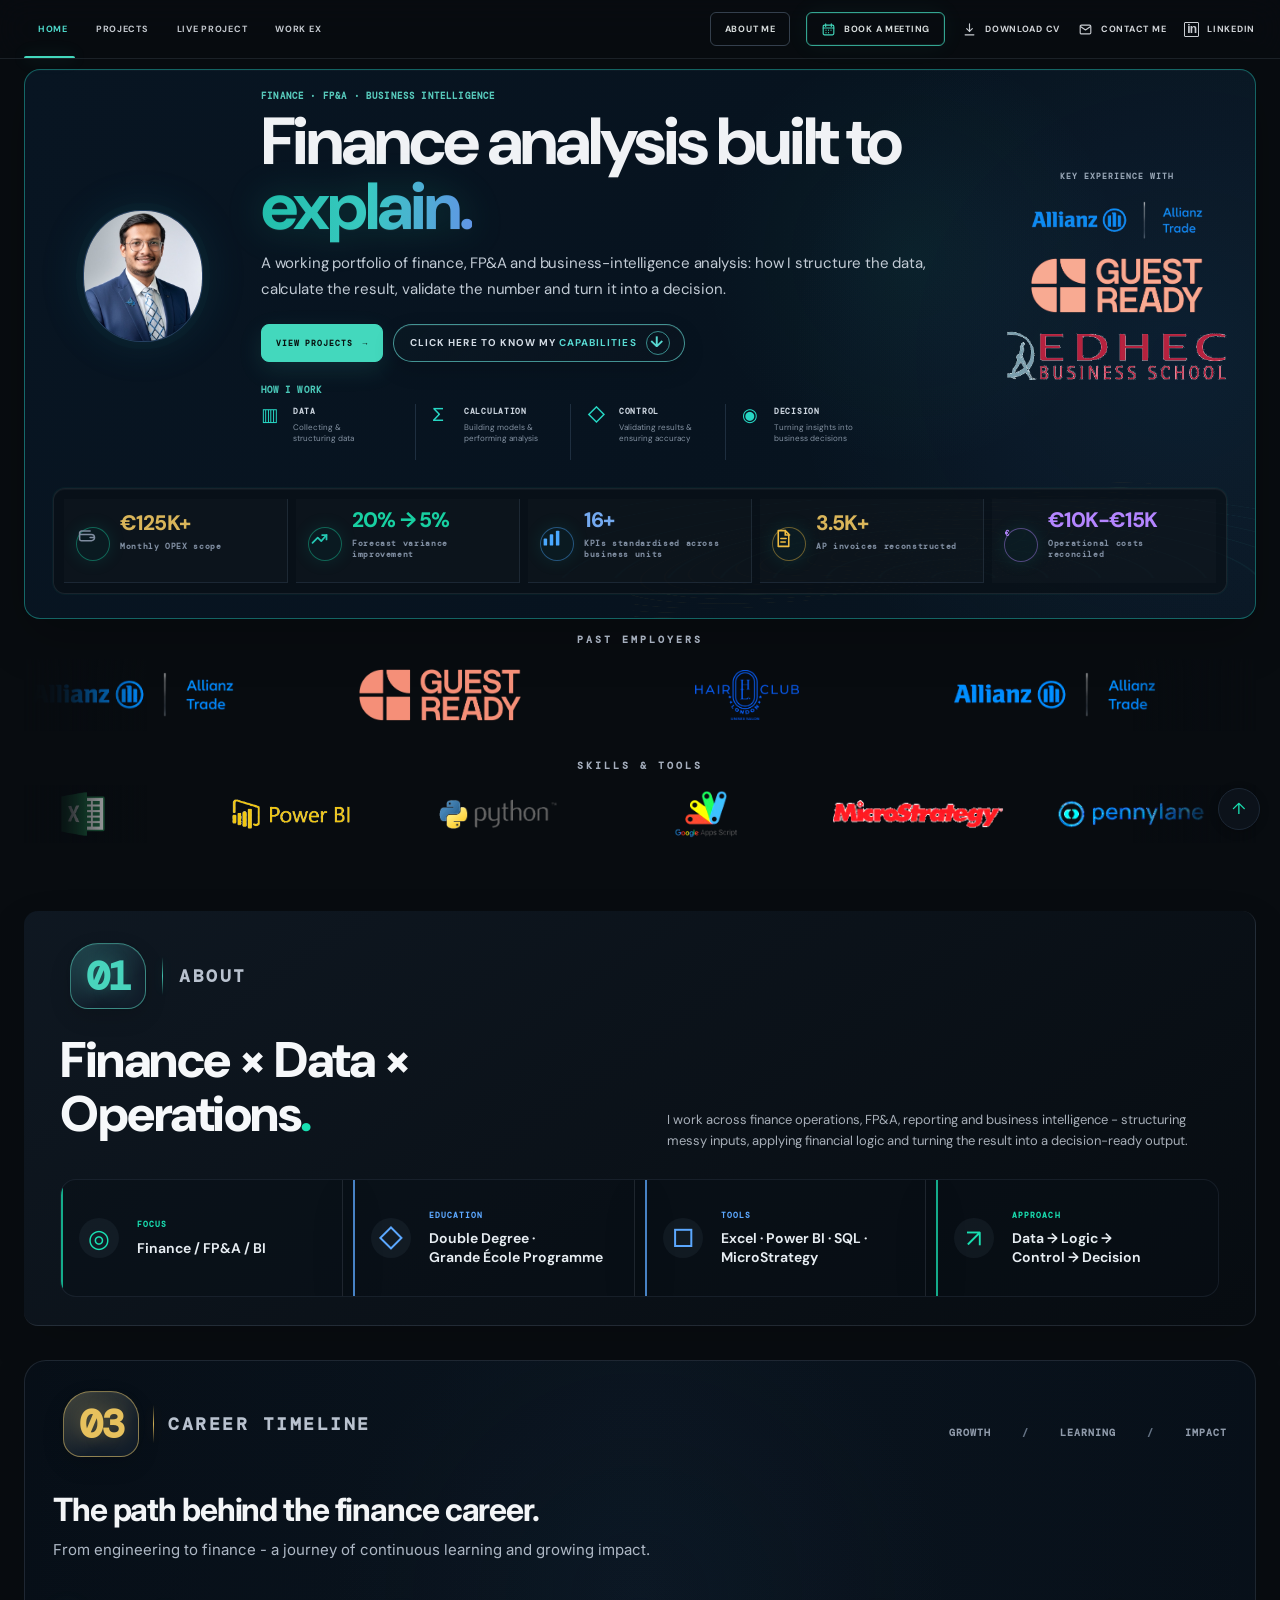
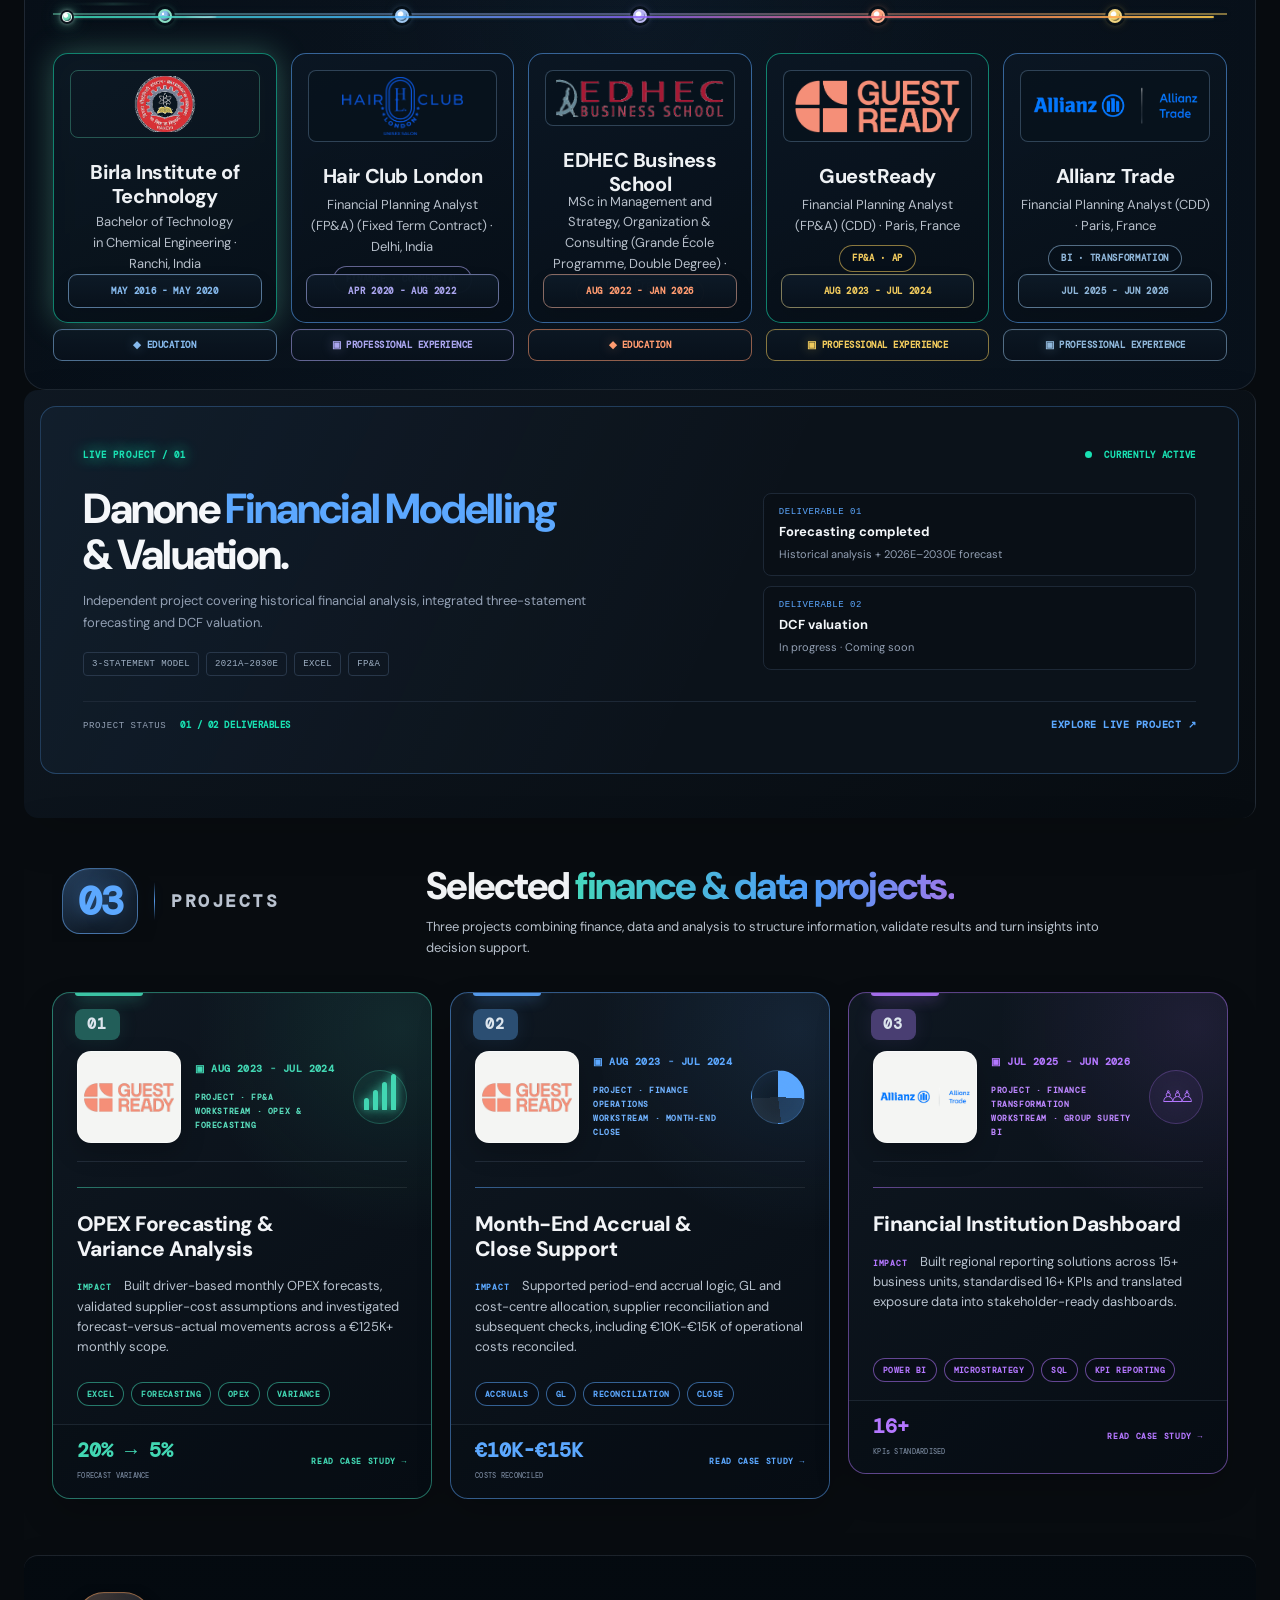
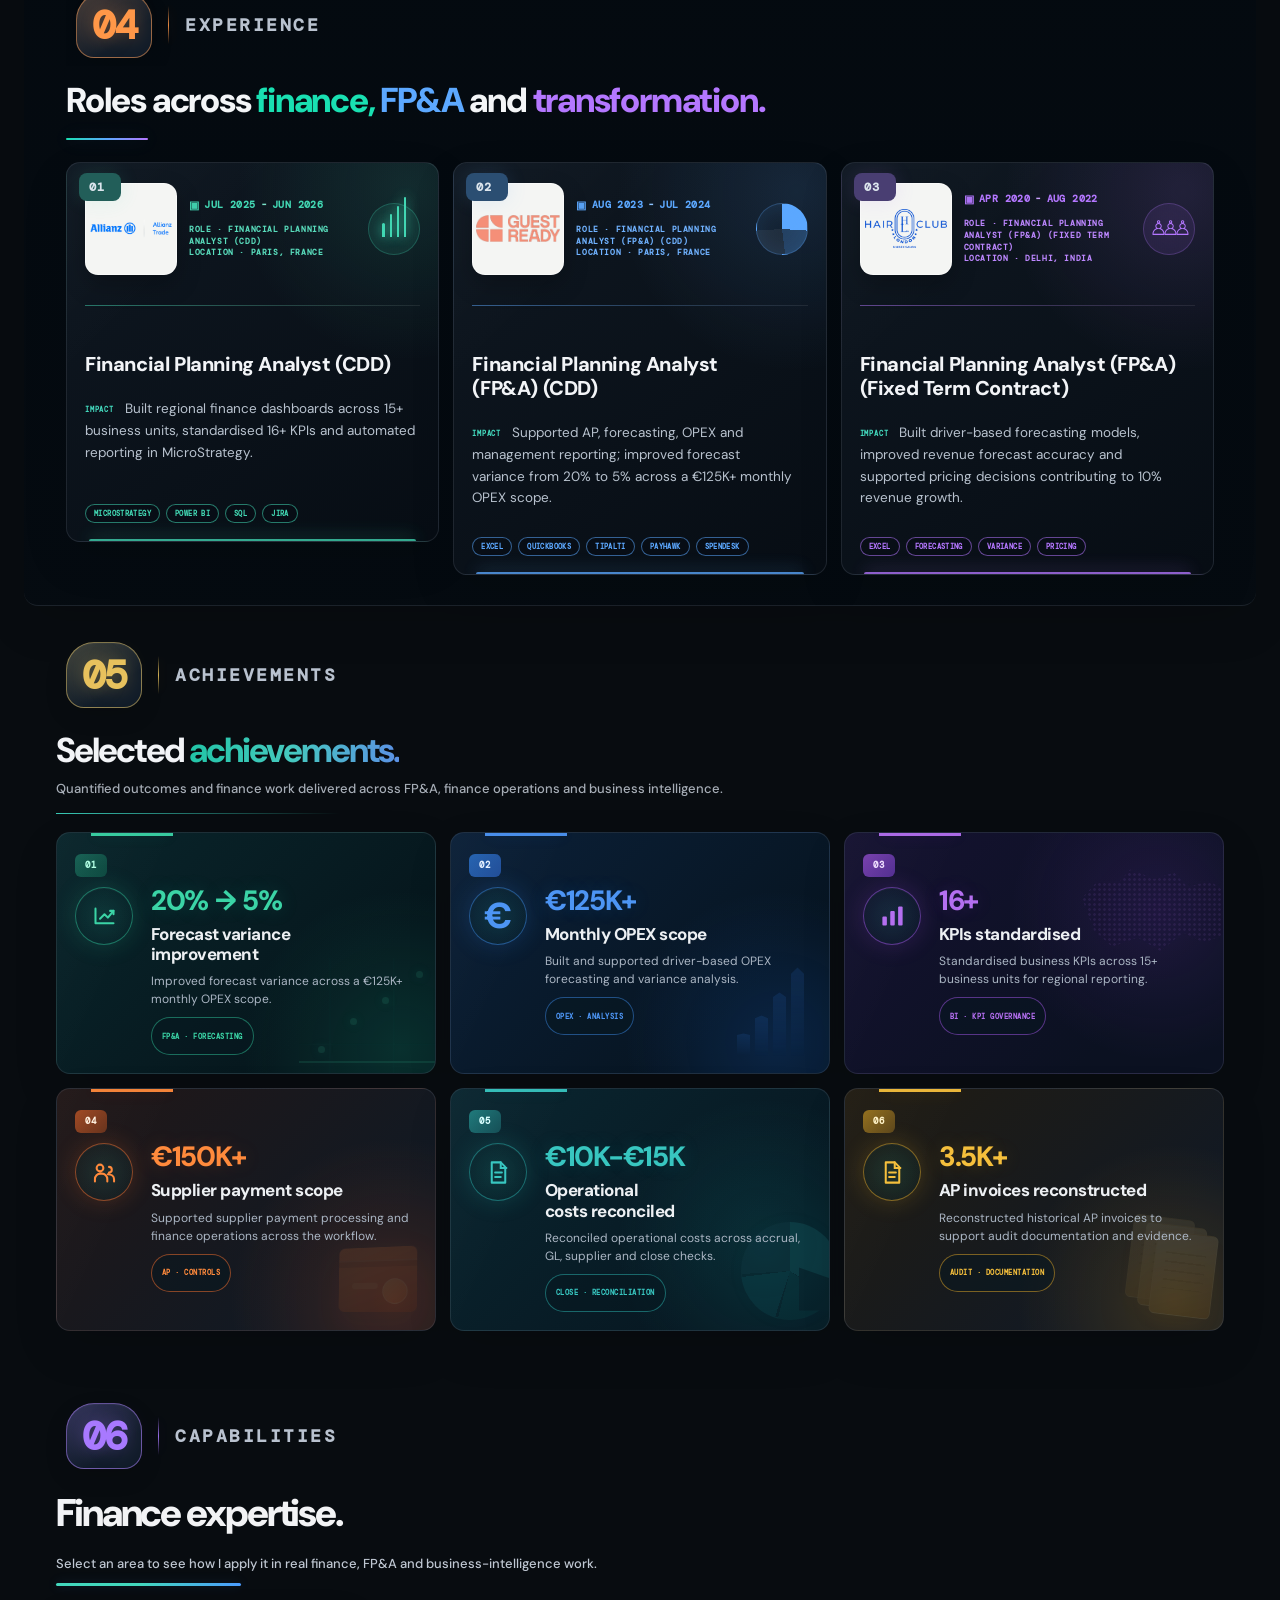
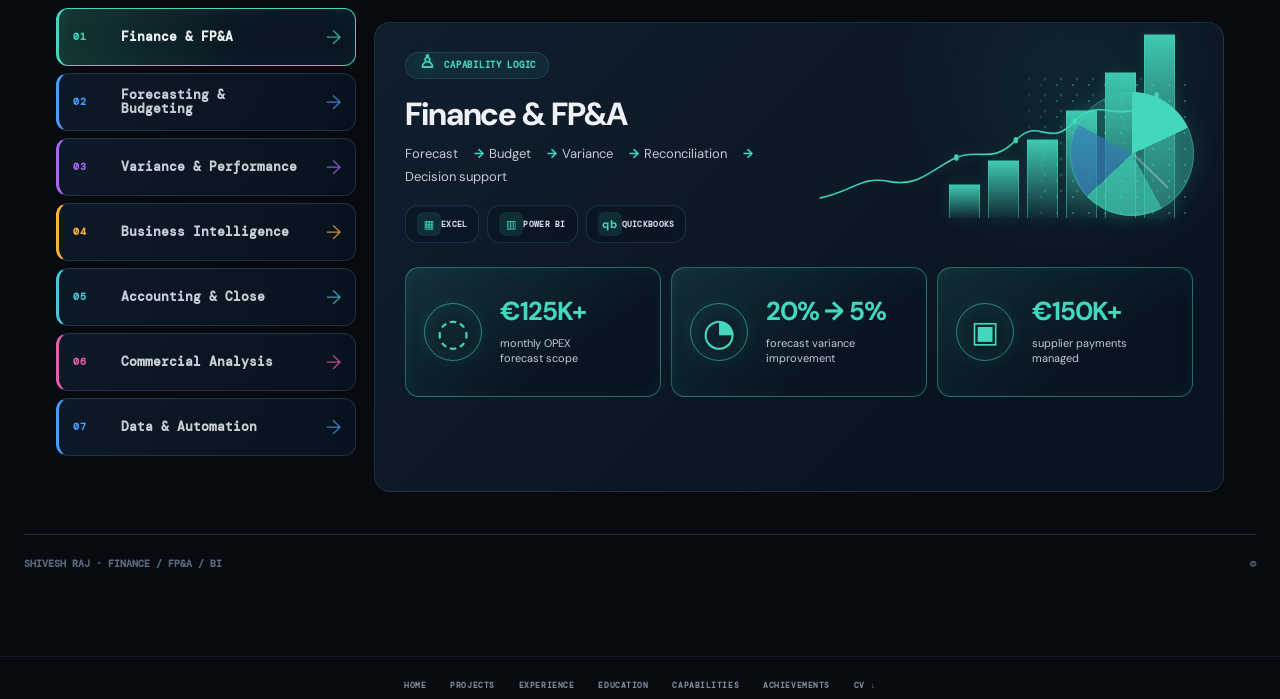
==== commit 71961b66: "Add files via upload" ====
--- a/index.html
+++ b/index.html
@@ -1,4373 +1,553 @@
-<!doctype html>
+<!DOCTYPE html>
+
 <html lang="en">
 <head>
-  <meta charset="utf-8">
-  <meta name="viewport" content="width=device-width,initial-scale=1">
-  <title>Shivesh Raj | Finance × FP&A × BI</title>
-<meta name="description" content="Finance and FP&A professional with 3+ years of experience across forecasting, budgeting, variance analysis, financial close, reporting, reconciliation and finance transformation.">
-<meta name="author" content="Shivesh Raj">
-<meta name="robots" content="index, follow">
-<meta name="theme-color" content="#070b10">
-<meta property="og:title" content="Shivesh Raj | Finance × FP&A × BI">
-<meta property="og:description" content="Finance and FP&A professional with 3+ years of experience across forecasting, budgeting, variance analysis, financial close, reporting, reconciliation and finance transformation.">
-<meta property="og:type" content="website">
-<meta property="og:image" content="assets/og-preview.png">
-<meta name="twitter:card" content="summary_large_image">
-<meta name="twitter:title" content="Shivesh Raj | Finance × FP&A × BI">
-<meta name="twitter:description" content="Finance and FP&A professional with 3+ years of experience across forecasting, budgeting, variance analysis, financial close, reporting, reconciliation and finance transformation.">
-<meta name="twitter:image" content="assets/og-preview.png">
-  <link rel="icon" href="assets/favicon.svg" type="image/svg+xml">
-<link rel="stylesheet" href="style.css">
-
-<style id="homepage-hero-compact-overrides">
-  /* Compact homepage hero: use the empty top space for the heading. */
-  .home-page .home-main {
-    padding-top: 0 !important;
-  }
-
-  .home-page .commandbar {
-    margin-bottom: 10px !important;
-  }
-
-  .home-page .command-quick {
-    margin-bottom: 24px !important;
-  }
-
-  .home-page .home-hero {
-    padding-top: 12px !important;
-    padding-bottom: 42px !important;
-    min-height: auto !important;
-  }
-
-  .home-page .home-hero .hero-grid {
-    align-items: start !important;
-    min-height: 0 !important;
-    gap: 56px !important;
-  }
-
-  .home-page .home-hero .hero-grid > .reveal:first-child {
-    padding-top: 0 !important;
-  }
-
-  .home-page .home-hero h1 {
-    margin-top: 14px !important;
-    margin-bottom: 20px !important;
-  }
-
-  .home-page .profile-hero-card {
-    width: min(100%, 340px) !important;
-    max-width: 340px !important;
-    justify-self: end !important;
-    padding: 18px !important;
-    border-radius: 18px !important;
-  }
-
-  .home-page .profile-photo-frame {
-    height: 225px !important;
-    min-height: 225px !important;
-    border-radius: 14px !important;
-    overflow: hidden !important;
-  }
-
-  .home-page .profile-photo-frame img {
-    width: 100% !important;
-    height: 100% !important;
-    object-fit: cover !important;
-    object-position: center top !important;
-    display: block !important;
-  }
-
-  .home-page .profile-hero-copy {
-    padding-top: 14px !important;
-  }
-
-  .home-page .profile-hero-copy .big {
-    font-size: 22px !important;
-    line-height: 1.1 !important;
-    margin: 5px 0 8px !important;
-  }
-
-  .home-page .profile-hero-copy p {
-    font-size: 12px !important;
-    line-height: 1.45 !important;
-    margin-bottom: 12px !important;
-  }
-
-  .home-page .hero-proof {
-    gap: 6px !important;
-  }
-
-  .home-page .hero-proof span {
-    font-size: 10px !important;
-  }
-
-  /* Keep the three project cards compact and clearly visible together. */
-  .home-page .selected-work-grid {
-    grid-template-columns: repeat(3, minmax(0, 1fr)) !important;
-    gap: 16px !important;
-  }
-
-  .home-page .selected-work-card {
-    padding: 20px !important;
-    min-height: 0 !important;
-  }
-
-  .home-page .selected-work-card h3 {
-    font-size: 20px !important;
-    line-height: 1.2 !important;
-  }
-
-  .home-page .selected-work-card p {
-    font-size: 12px !important;
-    line-height: 1.5 !important;
-  }
-
-  @media (max-width: 1000px) {
-    .home-page .home-hero .hero-grid {
-      grid-template-columns: minmax(0, 1fr) 300px !important;
-      gap: 34px !important;
-    }
-
-    .home-page .profile-hero-card {
-      max-width: 300px !important;
-    }
-
-    .home-page .profile-photo-frame {
-      height: 195px !important;
-      min-height: 195px !important;
-    }
-  }
-
-  @media (max-width: 760px) {
-    .home-page .home-hero .hero-grid,
-    .home-page .selected-work-grid {
-      grid-template-columns: 1fr !important;
-    }
-
-    .home-page .profile-hero-card {
-      width: 100% !important;
-      max-width: 360px !important;
-      justify-self: start !important;
-    }
-  }
-</style>
-
-
-<style id="profile-name-layout">
-  /* Remove the old top-left identity spacing after the brand is removed. */
-  .home-page .topbar-inner {
-    justify-content: flex-end !important;
-  }
-
-  /* Name directly beneath the profile image. */
-  .home-page .profile-name-under-photo {
-    margin: 10px 0 0 !important;
-    text-align: center !important;
-    font-size: 15px !important;
-    line-height: 1.2 !important;
-    font-weight: 700 !important;
-    letter-spacing: .16em !important;
-    color: #f3f5f7 !important;
-  }
-
-  .home-page .profile-hero-card {
-    align-items: stretch !important;
-  }
-</style>
-
-
-<style id="compact-finance-tabs">
-  /* Compact FINANCE OS tabs — sized closer to the reference screenshot. */
-  .decision-pipeline{
-    display:grid !important;
-    grid-template-columns:minmax(0,1fr) 24px minmax(0,1fr) 24px minmax(0,1fr) 24px minmax(0,1fr) !important;
-    gap:10px !important;
-    align-items:center !important;
-    margin-top:20px !important;
-  }
-
-  .decision-step{
-    min-height:72px !important;
-    height:72px !important;
-    padding:11px 14px !important;
-    border-radius:10px !important;
-    display:grid !important;
-    grid-template-columns:auto 1fr !important;
-    grid-template-rows:auto auto !important;
-    column-gap:10px !important;
-    row-gap:3px !important;
-    align-content:center !important;
-    text-align:left !important;
-  }
-
-  .decision-step > span{
-    grid-column:1 !important;
-    grid-row:1 / span 2 !important;
-    align-self:center !important;
-    font-size:9px !important;
-    line-height:1 !important;
-    opacity:.8 !important;
-  }
-
-  .decision-step > b{
-    grid-column:2 !important;
-    grid-row:1 !important;
-    font-size:13px !important;
-    line-height:1.1 !important;
-    letter-spacing:.04em !important;
-  }
-
-  .decision-step > small{
-    grid-column:2 !important;
-    grid-row:2 !important;
-    font-size:10px !important;
-    line-height:1.2 !important;
-    white-space:nowrap !important;
-    opacity:.75 !important;
-  }
-
-  .decision-pipeline > i{
-    font-size:13px !important;
-    text-align:center !important;
-    opacity:.9 !important;
-  }
-
-  .decision-detail{
-    margin-top:16px !important;
-    padding:20px 22px !important;
-    border-radius:12px !important;
-  }
-
-  @media (max-width:900px){
-    .decision-pipeline{
-      grid-template-columns:repeat(2,minmax(0,1fr)) !important;
-    }
-    .decision-pipeline > i{
-      display:none !important;
-    }
-  }
-
-  @media (max-width:600px){
-    .decision-pipeline{
-      grid-template-columns:1fr !important;
-    }
-    .decision-step{
-      height:64px !important;
-      min-height:64px !important;
-    }
-  }
-</style>
-
-
-<style id="portfolio-expertise-tabs">
-/* Reference-style expertise explorer: compact vertical tabs + large detail panel */
-.portfolio-expertise-section{
-  padding-top:72px!important;
-  padding-bottom:78px!important;
-}
-.portfolio-expertise-section .section-head{
-  margin-bottom:28px!important;
-}
-.portfolio-expertise-section .section-head h2{
-  margin-bottom:10px!important;
-}
-.portfolio-expertise-section .expertise-explorer{
-  display:grid!important;
-  grid-template-columns:270px minmax(0,1fr)!important;
-  gap:22px!important;
-  align-items:start!important;
-  padding:24px!important;
-  border:1px solid rgba(126,150,177,.18)!important;
-  border-radius:18px!important;
-  background:linear-gradient(180deg,rgba(17,25,37,.72),rgba(10,15,23,.72))!important;
-}
-.portfolio-expertise-section .expertise-tabs{
-  display:flex!important;
-  flex-direction:column!important;
-  gap:8px!important;
-}
-.portfolio-expertise-section .expertise-tab{
-  width:100%!important;
-  min-height:50px!important;
-  padding:0 13px!important;
-  border:1px solid rgba(126,150,177,.18)!important;
-  border-radius:9px!important;
-  background:rgba(12,19,29,.76)!important;
-  color:#8e9bad!important;
-  display:grid!important;
-  grid-template-columns:24px 1fr 16px!important;
-  align-items:center!important;
-  gap:7px!important;
-  text-align:left!important;
-  cursor:pointer!important;
-  transition:all .18s ease!important;
-}
-.portfolio-expertise-section .expertise-tab > span{
-  font-size:9px!important;
-  color:#d7aa43!important;
-  font-weight:700!important;
-  font-family:var(--mono,monospace)!important;
-}
-.portfolio-expertise-section .expertise-tab b{
-  font-size:11px!important;
-  line-height:1.2!important;
-  font-weight:600!important;
-  letter-spacing:.02em!important;
-}
-.portfolio-expertise-section .expertise-tab i{
-  font-style:normal!important;
-  text-align:right!important;
-  opacity:.55!important;
-  font-size:13px!important;
-}
-.portfolio-expertise-section .expertise-tab:hover{
-  border-color:rgba(20,203,163,.55)!important;
-  color:#e9edf2!important;
-  transform:translateX(2px)!important;
-}
-.portfolio-expertise-section .expertise-tab.active{
-  border-color:#0bc89b!important;
-  background:rgba(11,200,155,.07)!important;
-  color:#f3f5f7!important;
-  box-shadow:inset 3px 0 0 #0bc89b!important;
-}
-.portfolio-expertise-section .expertise-tab.active i{
-  color:#0bc89b!important;
-  opacity:1!important;
-}
-.portfolio-expertise-section .expertise-detail{
-  min-height:260px!important;
-  padding:26px 28px!important;
-  border:1px solid rgba(126,150,177,.18)!important;
-  border-radius:14px!important;
-  background:rgba(9,15,24,.78)!important;
-  display:flex!important;
-  flex-direction:column!important;
-  justify-content:center!important;
-}
-.portfolio-expertise-section .expertise-detail h3{
-  margin:7px 0 9px!important;
-  font-size:24px!important;
-  line-height:1.15!important;
-}
-.portfolio-expertise-section .expertise-detail > p{
-  max-width:760px!important;
-  margin:0 0 15px!important;
-  font-size:13px!important;
-  line-height:1.55!important;
-  color:#9ba8b9!important;
-}
-.portfolio-expertise-section .detail-tools{
-  display:flex!important;
-  flex-wrap:wrap!important;
-  gap:7px!important;
-  margin-top:2px!important;
-}
-.portfolio-expertise-section .detail-tools span{
-  padding:6px 9px!important;
-  border:1px solid rgba(126,150,177,.2)!important;
-  border-radius:999px!important;
-  font-size:9px!important;
-  text-transform:uppercase!important;
-  letter-spacing:.04em!important;
-  color:#aeb9c8!important;
-}
-.portfolio-expertise-section .expertise-proof{
-  display:grid!important;
-  grid-template-columns:repeat(3,minmax(0,1fr))!important;
-  gap:10px!important;
-  margin-top:22px!important;
-}
-.portfolio-expertise-section .expertise-proof > div{
-  padding:12px 13px!important;
-  border:1px solid rgba(20,203,163,.22)!important;
-  border-radius:9px!important;
-  background:rgba(12,24,30,.48)!important;
-}
-.portfolio-expertise-section .expertise-proof strong{
-  display:block!important;
-  font-size:17px!important;
-  line-height:1.1!important;
-  color:#f3f5f7!important;
-}
-.portfolio-expertise-section .expertise-proof small{
-  display:block!important;
-  margin-top:5px!important;
-  font-size:9px!important;
-  line-height:1.35!important;
-  color:#7f8ea1!important;
-}
-@media(max-width:800px){
-  .portfolio-expertise-section .expertise-explorer{
-    grid-template-columns:1fr!important;
-    padding:16px!important;
-  }
-  .portfolio-expertise-section .expertise-tabs{
-    display:grid!important;
-    grid-template-columns:repeat(2,minmax(0,1fr))!important;
-  }
-}
-@media(max-width:520px){
-  .portfolio-expertise-section .expertise-tabs{
-    grid-template-columns:1fr!important;
-  }
-  .portfolio-expertise-section .expertise-proof{
-    grid-template-columns:1fr!important;
-  }
-  .portfolio-expertise-section .expertise-detail{
-    min-height:230px!important;
-    padding:20px!important;
-  }
-}
-</style>
-
-
-<style id="finance-os-reference-layout">
-/* Finance OS redesigned to match the reference: compact tabs on the LEFT, detail panel on the RIGHT. */
-.finance-expertise-layout{
-  padding-top:72px !important;
-  padding-bottom:72px !important;
-}
-.finance-expertise-layout .decision-head{
-  margin-bottom:28px !important;
-}
-.finance-expertise-layout .decision-head h2{
-  margin:8px 0 10px !important;
-}
-.finance-explorer{
-  display:grid !important;
-  grid-template-columns:270px minmax(0,1fr) !important;
-  gap:22px !important;
-  align-items:stretch !important;
-  padding:24px !important;
-  border:1px solid rgba(126,150,177,.18) !important;
-  border-radius:18px !important;
-  background:linear-gradient(180deg,rgba(17,25,37,.72),rgba(10,15,23,.72)) !important;
-}
-.finance-tabs{
-  display:flex !important;
-  flex-direction:column !important;
-  gap:8px !important;
-}
-.finance-tab{
-  width:100% !important;
-  min-height:50px !important;
-  height:50px !important;
-  padding:0 13px !important;
-  border:1px solid rgba(126,150,177,.18) !important;
-  border-radius:9px !important;
-  background:rgba(12,19,29,.76) !important;
-  color:#8e9bad !important;
-  display:grid !important;
-  grid-template-columns:24px 1fr 16px !important;
-  align-items:center !important;
-  gap:7px !important;
-  text-align:left !important;
-  cursor:pointer !important;
-  transition:all .18s ease !important;
-}
-.finance-tab > span{
-  font-size:9px !important;
-  color:#d7aa43 !important;
-  font-weight:700 !important;
-  font-family:var(--mono,monospace) !important;
-}
-.finance-tab b{
-  font-size:11px !important;
-  line-height:1.2 !important;
-  font-weight:600 !important;
-  letter-spacing:.02em !important;
-}
-.finance-tab i{
-  font-style:normal !important;
-  text-align:right !important;
-  opacity:.55 !important;
-  font-size:13px !important;
-}
-.finance-tab:hover{
-  border-color:rgba(20,203,163,.55) !important;
-  color:#e9edf2 !important;
-  transform:translateX(2px) !important;
-}
-.finance-tab.active{
-  border-color:#0bc89b !important;
-  background:rgba(11,200,155,.07) !important;
-  color:#f3f5f7 !important;
-  box-shadow:inset 3px 0 0 #0bc89b !important;
-}
-.finance-tab.active i{
-  color:#0bc89b !important;
-  opacity:1 !important;
-}
-.finance-detail{
-  min-height:280px !important;
-  padding:28px 30px !important;
-  border:1px solid rgba(126,150,177,.18) !important;
-  border-radius:14px !important;
-  background:rgba(9,15,24,.78) !important;
-  display:flex !important;
-  flex-direction:column !important;
-  justify-content:center !important;
-}
-.finance-detail h3{
-  margin:7px 0 9px !important;
-  font-size:24px !important;
-  line-height:1.15 !important;
-}
-.finance-detail > p{
-  max-width:780px !important;
-  margin:0 0 15px !important;
-  font-size:13px !important;
-  line-height:1.55 !important;
-  color:#9ba8b9 !important;
-}
-.finance-detail-tags{
-  display:flex !important;
-  flex-wrap:wrap !important;
-  gap:7px !important;
-  margin-top:2px !important;
-}
-.finance-detail-tags span{
-  padding:6px 9px !important;
-  border:1px solid rgba(126,150,177,.2) !important;
-  border-radius:999px !important;
-  font-size:9px !important;
-  text-transform:uppercase !important;
-  letter-spacing:.04em !important;
-  color:#aeb9c8 !important;
-}
-.finance-detail-proof{
-  display:grid !important;
-  grid-template-columns:repeat(3,minmax(0,1fr)) !important;
-  gap:10px !important;
-  margin-top:22px !important;
-}
-.finance-detail-proof > div{
-  padding:12px 13px !important;
-  border:1px solid rgba(20,203,163,.22) !important;
-  border-radius:9px !important;
-  background:rgba(12,24,30,.48) !important;
-}
-.finance-detail-proof strong{
-  display:block !important;
-  font-size:17px !important;
-  line-height:1.1 !important;
-  color:#f3f5f7 !important;
-}
-.finance-detail-proof small{
-  display:block !important;
-  margin-top:5px !important;
-  font-size:9px !important;
-  line-height:1.35 !important;
-  color:#7f8ea1 !important;
-}
-@media(max-width:800px){
-  .finance-explorer{
-    grid-template-columns:1fr !important;
-    padding:16px !important;
-  }
-  .finance-tabs{
-    display:grid !important;
-    grid-template-columns:repeat(2,minmax(0,1fr)) !important;
-  }
-}
-@media(max-width:520px){
-  .finance-tabs{grid-template-columns:1fr !important;}
-  .finance-detail{min-height:230px !important;padding:20px !important;}
-  .finance-detail-proof{grid-template-columns:1fr !important;}
-}
-</style>
-
-
-<style id="reference-career-timeline">
-/* =========================================================
-   CAREER TIMELINE — minimal, clean, recruiter-readable
-   ========================================================= */
-
-.career-timeline-reference{
-  padding-top:58px !important;
-  padding-bottom:64px !important;
-}
-
-.career-timeline-reference .section-head{
-  margin-bottom:34px !important;
-}
-
-/* Five equal milestones across one clean horizontal line */
-.reference-timeline{
-  position:relative !important;
-  display:grid !important;
-  grid-template-columns:repeat(5,minmax(0,1fr)) !important;
-  gap:0 !important;
-  width:100% !important;
-  padding:0 4px 12px !important;
-  border:0 !important;
-  background:transparent !important;
-  overflow:visible !important;
-}
-
-/* Quiet line — points remain the visual focus */
-.reference-timeline::before{
-  content:"" !important;
-  position:absolute !important;
-  left:2.2% !important;
-  right:2.2% !important;
-  top:53px !important;
-  height:1px !important;
-  background:rgba(135,153,175,.32) !important;
-  z-index:0 !important;
-}
-
-.reference-timeline-item{
-  position:relative !important;
-  min-width:0 !important;
-  padding:0 16px !important;
-  text-align:center !important;
-}
-
-/* Date: small and restrained */
-.reference-timeline-top{
-  height:36px !important;
-  display:flex !important;
-  align-items:flex-start !important;
-  justify-content:center !important;
-  position:relative !important;
-  z-index:2 !important;
-}
-
-.reference-timeline-top strong{
-  color:#d5a941 !important;
-  font-family:var(--mono,monospace) !important;
-  font-size:9px !important;
-  font-weight:700 !important;
-  line-height:1.2 !important;
-  letter-spacing:.035em !important;
-  white-space:nowrap !important;
-}
-
-/* One consistent centre point for every milestone */
-.reference-timeline-node{
-  position:relative !important;
-  z-index:4 !important;
-  width:16px !important;
-  height:16px !important;
-  margin:9px auto 0 !important;
-  border:2px solid #0bc89b !important;
-  border-radius:50% !important;
-  background:#090d12 !important;
-  display:flex !important;
-  align-items:center !important;
-  justify-content:center !important;
-  box-shadow:0 0 0 5px rgba(11,200,155,.055) !important;
-}
-
-.reference-timeline-node span{
-  width:5px !important;
-  height:5px !important;
-  border-radius:50% !important;
-  background:#0bc89b !important;
-  display:block !important;
-}
-
-/* Content below the line */
-.reference-timeline-bottom{
-  position:relative !important;
-  z-index:2 !important;
-  padding-top:20px !important;
-  text-align:center !important;
-}
-
-/* Company / school row */
-.reference-company{
-  min-height:24px !important;
-  display:flex !important;
-  align-items:center !important;
-  justify-content:center !important;
-  gap:6px !important;
-  margin-bottom:10px !important;
-  color:#a5b0bf !important;
-  font-family:var(--mono,monospace) !important;
-  font-size:8px !important;
-  font-weight:700 !important;
-  line-height:1.25 !important;
-  letter-spacing:.025em !important;
-  text-transform:uppercase !important;
-}
-
-.reference-company img{
-  width:30px !important;
-  height:20px !important;
-  object-fit:contain !important;
-  object-position:center !important;
-  flex:0 0 auto !important;
-}
-
-.reference-logo-text{
-  min-width:44px !important;
-  height:22px !important;
-  padding:0 6px !important;
-  display:inline-flex !important;
-  align-items:center !important;
-  justify-content:center !important;
-  border:1px solid rgba(126,150,177,.25) !important;
-  border-radius:6px !important;
-  color:#aab5c4 !important;
-  font-size:7px !important;
-  white-space:nowrap !important;
-}
-
-.reference-logo-text.edhec{
-  color:#0bc89b !important;
-  border-color:rgba(11,200,155,.30) !important;
-}
-
-.reference-logo-text.guestready{
-  color:#f07b55 !important;
-  border-color:rgba(240,123,85,.28) !important;
-}
-
-/* Short role/title */
-.reference-timeline-bottom h3{
-  max-width:205px !important;
-  min-height:40px !important;
-  margin:0 auto 8px !important;
-  color:#eef2f6 !important;
-  font-size:14px !important;
-  line-height:1.25 !important;
-  font-weight:700 !important;
-  letter-spacing:-.01em !important;
-}
-
-/* One concise line/two-line description */
-.reference-timeline-bottom p{
-  max-width:205px !important;
-  min-height:31px !important;
-  margin:0 auto 10px !important;
-  color:#8f9bad !important;
-  font-size:9px !important;
-  line-height:1.4 !important;
-}
-
-/* Tiny keyword pills */
-.reference-tags{
-  display:flex !important;
-  flex-wrap:wrap !important;
-  justify-content:center !important;
-  gap:4px !important;
-  max-width:210px !important;
-  min-height:18px !important;
-  margin:0 auto !important;
-}
-
-.reference-tags span{
-  padding:4px 7px !important;
-  border:1px solid rgba(126,150,177,.20) !important;
-  border-radius:999px !important;
-  color:#7f8c9f !important;
-  font-family:var(--mono,monospace) !important;
-  font-size:6.5px !important;
-  font-weight:700 !important;
-  letter-spacing:.02em !important;
-  line-height:1 !important;
-  white-space:nowrap !important;
-}
-
-/* Recent role gets only a subtle emphasis */
-.reference-timeline-item:last-child .reference-timeline-node{
-  box-shadow:0 0 0 5px rgba(11,200,155,.08) !important;
-}
-
-@media(max-width:1100px){
-  .reference-timeline{
-    grid-template-columns:repeat(5,225px) !important;
-    overflow-x:auto !important;
-    padding-bottom:18px !important;
-  }
-
-  .reference-timeline::before{
-    left:20px !important;
-    right:auto !important;
-    width:1080px !important;
-  }
-}
-
-@media(max-width:700px){
-  .career-timeline-reference{
-    padding-top:46px !important;
-    padding-bottom:52px !important;
-  }
-
-  .reference-timeline{
-    grid-template-columns:repeat(5,215px) !important;
-  }
-
-  .reference-timeline-item{
-    padding:0 10px !important;
-  }
-}
-</style>
-
-
-<style id="selected-work-clean-override">
-/* Selected work — compact case-study rail */
-.home-page #selected-work{
-  padding-top:12px !important;
-  padding-bottom:34px !important;
-}
-.home-page #selected-work .section-head{
-  margin-bottom:18px !important;
-}
-.home-page #selected-work .section-head h2{
-  font-size:clamp(24px,2.6vw,34px) !important;
-  line-height:1.1 !important;
-  margin:0 0 7px !important;
-}
-.home-page #selected-work .section-head .copy{
-  max-width:820px !important;
-  font-size:12px !important;
-  line-height:1.45 !important;
-}
-.home-page #selected-work .selected-work-grid{
-  display:grid !important;
-  grid-template-columns:repeat(3,minmax(0,1fr)) !important;
-  gap:14px !important;
-  align-items:stretch !important;
-}
-.home-page #selected-work .selected-work-card{
-  position:relative !important;
-  min-height:270px !important;
-  height:100% !important;
-  padding:17px 18px 16px !important;
-  border-radius:14px !important;
-  display:flex !important;
-  flex-direction:column !important;
-  overflow:hidden !important;
-  background:linear-gradient(145deg,rgba(16,24,34,.96),rgba(9,15,22,.98)) !important;
-  border:1px solid rgba(126,150,177,.16) !important;
-  transition:transform .25s ease,border-color .25s ease,box-shadow .25s ease !important;
-}
-.home-page #selected-work .selected-work-card:hover{
-  transform:translateY(-4px) !important;
-  border-color:rgba(11,200,155,.38) !important;
-  box-shadow:0 16px 30px rgba(0,0,0,.2),0 0 22px rgba(11,200,155,.055) !important;
-}
-.home-page #selected-work .selected-work-card::after{
-  content:"" !important;
-  position:absolute !important;
-  left:18px !important;right:18px !important;bottom:0 !important;height:2px !important;
-  background:linear-gradient(90deg,#e7b739,#0bc89b) !important;
-  opacity:.7 !important;
-}
-.home-page #selected-work .selected-work-index{
-  position:absolute !important;
-  top:16px !important;right:17px !important;
-  width:auto !important;height:auto !important;
-  border:0 !important;border-radius:0 !important;
-  display:block !important;
-  margin:0 !important;
-  color:#e7b739 !important;
-  font:700 9px/1 var(--mono,monospace) !important;
-  letter-spacing:.08em !important;
-}
-.home-page #selected-work .selected-work-card img{
-  display:block !important;
-  width:auto !important;height:25px !important;max-width:105px !important;
-  object-fit:contain !important;object-position:left center !important;
-  margin:0 0 13px !important;
-}
-.home-page #selected-work .selected-work-card .text-brand{
-  display:inline-flex !important;
-  width:max-content !important;
-  min-height:25px !important;
-  padding:5px 8px !important;
-  border:1px solid rgba(20,210,160,.28) !important;
-  border-radius:6px !important;
-  margin:0 0 13px !important;
-  color:#18cfa1 !important;
-  font-size:9px !important;
-  letter-spacing:.08em !important;
-}
-.home-page #selected-work .selected-work-card .section-code{
-  display:block !important;
-  margin:0 0 7px !important;
-  font-size:9px !important;
-  line-height:1.3 !important;
-  letter-spacing:.08em !important;
-}
-.home-page #selected-work .selected-work-card h3{
-  font-size:18px !important;
-  line-height:1.16 !important;
-  margin:0 0 13px !important;
-  max-width:88% !important;
-}
-.home-page #selected-work .case-question{
-  padding:9px 10px !important;
-  margin:0 0 10px !important;
-  border-left:2px solid rgba(231,183,57,.65) !important;
-  background:rgba(255,255,255,.018) !important;
-  border-radius:0 7px 7px 0 !important;
-}
-.home-page #selected-work .case-question b{
-  display:block !important;
-  margin-bottom:3px !important;
-  color:#e7b739 !important;
-  font:700 8px/1 var(--mono,monospace) !important;
-  letter-spacing:.08em !important;
-  text-transform:uppercase !important;
-}
-.home-page #selected-work .case-question span{
-  display:block !important;
-  color:#8d9bae !important;
-  font-size:10px !important;
-  line-height:1.4 !important;
-}
-.home-page #selected-work .case-output{
-  display:flex !important;
-  flex-wrap:wrap !important;
-  gap:5px !important;
-  margin-top:auto !important;
-  padding-top:5px !important;
-}
-.home-page #selected-work .case-output span{
-  padding:4px 7px !important;
-  border:1px solid rgba(126,150,177,.17) !important;
-  border-radius:999px !important;
-  color:#7f8da0 !important;
-  font:600 7px/1 var(--mono,monospace) !important;
-  letter-spacing:.05em !important;
-}
-.home-page #selected-work .selected-work-card a{
-  display:inline-block !important;
-  margin-top:12px !important;
-  padding:0 !important;
-  font:700 9px/1 var(--mono,monospace) !important;
-  letter-spacing:.08em !important;
-  color:#18cfa1 !important;
-  text-decoration:none !important;
-}
-@media(max-width:1050px){
-  .home-page #selected-work .selected-work-grid{grid-template-columns:1fr 1fr !important;}
-}
-@media(max-width:700px){
-  .home-page #selected-work .selected-work-grid{grid-template-columns:1fr !important;}
-  .home-page #selected-work .selected-work-card{min-height:0 !important;}
-}
-</style>
-
-<style id="final-polish-overrides">
-/* ================= FINAL POLISH ================= */
-.home-page .nav-home-about{white-space:nowrap !important;}
-
-/* Career timeline: compact, aligned and closer to a professional portfolio timeline. */
-.home-page .career-timeline-reference{
-  padding-top:42px !important;
-  padding-bottom:48px !important;
-}
-.home-page .career-timeline-reference .section-head{
-  margin-bottom:24px !important;
-}
-.home-page .career-timeline-reference .section-head h2{
-  font-size:clamp(30px,3.2vw,46px) !important;
-  line-height:1.04 !important;
-  margin:0 0 10px !important;
-}
-.home-page .career-timeline-reference .section-head .copy{
-  max-width:760px !important;
-  font-size:14px !important;
-  line-height:1.5 !important;
-}
-.home-page .reference-timeline{
-  padding:0 0 8px !important;
-}
-.home-page .reference-timeline::before{
-  top:46px !important;
-  left:3% !important;
-  right:3% !important;
-  background:linear-gradient(90deg,rgba(126,150,177,.18),rgba(11,200,155,.38),rgba(126,150,177,.18)) !important;
-}
-.home-page .reference-timeline-item{padding:0 10px !important;}
-.home-page .reference-timeline-top{height:30px !important;}
-.home-page .reference-timeline-top strong{font-size:8px !important;letter-spacing:.06em !important;}
-.home-page .reference-timeline-node{
-  width:13px !important;height:13px !important;
-  margin:9px auto 0 !important;
-  border-width:2px !important;
-  box-shadow:0 0 0 4px rgba(11,200,155,.045) !important;
-}
-.home-page .reference-timeline-node span{width:4px !important;height:4px !important;}
-.home-page .reference-timeline-bottom{padding-top:15px !important;}
-.home-page .reference-company{
-  min-height:20px !important;
-  margin-bottom:8px !important;
-  font-size:7px !important;
-  gap:5px !important;
-  line-height:1.2 !important;
-}
-.home-page .reference-company img{width:25px !important;height:16px !important;}
-.home-page .reference-logo-text{min-width:40px !important;height:20px !important;padding:0 5px !important;font-size:6.5px !important;border-radius:5px !important;}
-.home-page .reference-timeline-bottom h3{
-  max-width:190px !important;
-  min-height:34px !important;
-  margin:0 auto 7px !important;
-  font-size:13px !important;
-  line-height:1.18 !important;
-}
-.home-page .reference-timeline-bottom p{
-  max-width:180px !important;
-  min-height:25px !important;
-  margin:0 auto 8px !important;
-  font-size:8px !important;
-  line-height:1.35 !important;
-}
-.home-page .reference-tags{max-width:190px !important;min-height:16px !important;gap:3px !important;}
-.home-page .reference-tags span{padding:3px 6px !important;font-size:6px !important;}
-
-/* Evidence: compact cards with subtle motion, glow and animated accent line. */
-.home-page .evidence-strip{
-  padding-top:42px !important;
-  padding-bottom:54px !important;
-}
-.home-page .evidence-heading{margin-bottom:22px !important;}
-.home-page .evidence-heading h2{
-  margin:8px 0 0 !important;
-  font-size:clamp(25px,2.5vw,36px) !important;
-  line-height:1.08 !important;
-}
-.home-page .evidence-grid{
-  display:grid !important;
-  grid-template-columns:repeat(4,minmax(0,1fr)) !important;
-  gap:12px !important;
-}
-.home-page .evidence-card{
-  position:relative !important;
-  min-height:132px !important;
-  padding:18px 18px 16px !important;
-  display:flex !important;
-  flex-direction:column !important;
-  justify-content:center !important;
-  border:1px solid rgba(126,150,177,.18) !important;
-  border-radius:14px !important;
-  background:linear-gradient(145deg,rgba(16,24,34,.96),rgba(10,16,23,.96)) !important;
-  overflow:hidden !important;
-  transition:transform .28s ease,border-color .28s ease,box-shadow .28s ease,background .28s ease !important;
-}
-.home-page .evidence-card::after{
-  content:"" !important;
-  position:absolute !important;
-  left:18px !important;
-  right:18px !important;
-  bottom:0 !important;
-  height:2px !important;
-  background:linear-gradient(90deg,#e7b739,#0bc89b) !important;
-  transform:scaleX(.18) !important;
-  transform-origin:left !important;
-  transition:transform .35s ease !important;
-}
-.home-page .evidence-card::before{
-  content:"" !important;
-  position:absolute !important;
-  width:90px !important;height:90px !important;
-  right:-40px !important;top:-45px !important;
-  border-radius:50% !important;
-  background:rgba(11,200,155,.08) !important;
-  filter:blur(18px) !important;
-  opacity:0 !important;
-  transition:opacity .3s ease !important;
-}
-.home-page .evidence-card:hover{
-  transform:translateY(-5px) !important;
-  border-color:rgba(11,200,155,.42) !important;
-  box-shadow:0 14px 32px rgba(0,0,0,.22),0 0 24px rgba(11,200,155,.07) !important;
-}
-.home-page .evidence-card:hover::after{transform:scaleX(1) !important;}
-.home-page .evidence-card:hover::before{opacity:1 !important;}
-.home-page .evidence-index{
-  position:absolute !important;
-  top:12px !important;right:14px !important;
-  color:#6f7e91 !important;
-  font:700 7px/1 var(--mono,monospace) !important;
-  letter-spacing:.08em !important;
-}
-.home-page .evidence-card b{
-  color:#f1f4f7 !important;
-  font:700 22px/1.05 var(--mono,monospace) !important;
-  letter-spacing:.01em !important;
-}
-.home-page .evidence-card small{
-  max-width:220px !important;
-  margin-top:8px !important;
-  color:#8795a8 !important;
-  font-size:10px !important;
-  line-height:1.4 !important;
-}
-@media(max-width:900px){
-  .home-page .evidence-grid{grid-template-columns:repeat(2,minmax(0,1fr)) !important;}
-}
-@media(max-width:700px){
-  .home-page .reference-timeline{grid-template-columns:repeat(5,190px) !important;}
-  .home-page .evidence-grid{grid-template-columns:1fr !important;}
-}
-</style>
-
-
-<style id="selected-work-spacing-final">
-.home-page .recruiter-snapshot{margin-bottom:12px !important;}
-.home-page #selected-work{margin-top:0 !important;}
-.home-page #selected-work + .workflow-section{padding-top:28px !important;}
-</style>
-
-<style id="scroll-to-explore">
-  .scroll-explore{
-    width:100%;
-    display:flex;
-    flex-direction:column;
-    align-items:center;
-    justify-content:center;
-    gap:16px;
-    padding:12px 0 34px;
-    margin-top:-18px;
-    position:relative;
-    z-index:2;
-    color:#f5f7fb;
-    text-align:center;
-  }
-  .scroll-explore-label{
-    font-family:var(--mono,ui-monospace,monospace);
-    font-size:13px;
-    font-weight:700;
-    letter-spacing:.34em;
-    text-transform:uppercase;
-    opacity:.92;
-  }
-  .scroll-explore-arrow{
-    width:28px;
-    height:44px;
-    position:relative;
-    display:flex;
-    justify-content:center;
-  }
-  .scroll-explore-arrow::before{
-    content:"";
-    position:absolute;
-    top:0;
-    width:2px;
-    height:30px;
-    background:linear-gradient(to bottom,rgba(31,214,181,.15),#16c79c);
-  }
-  .scroll-explore-arrow::after{
-    content:"";
-    position:absolute;
-    top:3px;
-    width:16px;
-    height:16px;
-    border-right:3px solid #20d7bf;
-    border-bottom:3px solid #20d7bf;
-    transform:rotate(45deg);
-    animation:scrollPulse 1.8s ease-in-out infinite;
-  }
-  .scroll-explore-dot{
-    width:5px;height:5px;border-radius:50%;background:#d6a83e;
-    box-shadow:0 0 0 7px rgba(214,168,62,.08);
-    animation:scrollDot 1.8s ease-in-out infinite;
-  }
-  @keyframes scrollPulse{
-    0%,100%{transform:translateY(0) rotate(45deg);opacity:.55}
-    50%{transform:translateY(7px) rotate(45deg);opacity:1}
-  }
-  @keyframes scrollDot{
-    0%,100%{transform:translateY(0);opacity:.45}
-    50%{transform:translateY(7px);opacity:1}
-  }
-  @media(max-width:700px){
-    .scroll-explore{padding:4px 0 26px;margin-top:-8px}
-    .scroll-explore-label{font-size:10px;letter-spacing:.24em}
-  }
-</style>
-
-<style id="hero-shift-up">
-  /* Move the homepage hero substantially upward and remove the dead space above it. */
-  .home-page .home-hero{
-    margin-top:-58px !important;
-    padding-top:0 !important;
-    padding-bottom:28px !important;
-  }
-  .home-page .home-hero .hero-grid{
-    transform:translateY(-4px);
-  }
-  .home-page .home-hero h1{
-    margin-top:6px !important;
-  }
-  @media(max-width:760px){
-    .home-page .home-hero{margin-top:-28px !important;}
-  }
-</style>
-
-<style id="hero-space-final">
-/* FINAL COMPACT HERO — eliminate dead space and keep the profile card lightweight */
-.home-page .commandbar{
-  height:56px !important;
-  min-height:56px !important;
-  padding:10px 14px !important;
-  margin-bottom:6px !important;
-}
-.home-page .command-quick{
-  margin-top:0 !important;
-  margin-bottom:6px !important;
-  min-height:38px !important;
-}
-.home-page .home-hero{
-  position:relative !important;
-  top:-82px !important;
-  margin-bottom:-82px !important;
-  padding-top:0 !important;
-  padding-bottom:18px !important;
-}
-.home-page .home-hero .hero-grid{
-  align-items:start !important;
-  gap:38px !important;
-}
-.home-page .home-hero h1{
-  margin-top:0 !important;
-  margin-bottom:14px !important;
-  font-size:clamp(52px,5.8vw,88px) !important;
-  line-height:.98 !important;
-}
-.home-page .home-hero .copy{
-  max-width:780px !important;
-  margin-bottom:18px !important;
-  font-size:16px !important;
-  line-height:1.45 !important;
-}
-.home-page .actions{
-  gap:10px !important;
-}
-.home-page .actions .btn{
-  padding:12px 17px !important;
-  font-size:10px !important;
-}
-.home-page .profile-hero-card{
-  width:250px !important;
-  max-width:250px !important;
-  padding:12px !important;
-  border-radius:16px !important;
-  justify-self:end !important;
-}
-.home-page .profile-photo-frame{
-  height:150px !important;
-  min-height:150px !important;
-  border-radius:11px !important;
-}
-.home-page .profile-name-under-photo{
-  margin:7px 0 0 !important;
-  font-size:12px !important;
-}
-.home-page .profile-hero-copy{
-  padding-top:8px !important;
-}
-.home-page .profile-hero-copy small{
-  font-size:8px !important;
-}
-.home-page .profile-hero-copy .big{
-  font-size:17px !important;
-  margin:3px 0 5px !important;
-}
-.home-page .profile-hero-copy p{
-  font-size:10px !important;
-  line-height:1.35 !important;
-  margin-bottom:7px !important;
-}
-.home-page .hero-proof{
-  gap:3px !important;
-}
-.home-page .hero-proof span{
-  font-size:8px !important;
-}
-.home-page .scroll-explore{
-  margin-top:-40px !important;
-}
-@media(max-width:1000px){
-  .home-page .home-hero{top:-55px !important;margin-bottom:-55px !important;}
-  .home-page .profile-hero-card{width:220px !important;max-width:220px !important;}
-  .home-page .profile-photo-frame{height:132px !important;min-height:132px !important;}
-}
-@media(max-width:760px){
-  .home-page .home-hero{top:-28px !important;margin-bottom:-28px !important;}
-  .home-page .home-hero .hero-grid{gap:20px !important;}
-  .home-page .profile-hero-card{width:100% !important;max-width:300px !important;justify-self:start !important;}
-  .home-page .profile-photo-frame{height:170px !important;min-height:170px !important;}
-}
-</style>
-
-
-<style id="hero-compact-structure-final">
-/* =========================================================
-   HERO — compact, clean, no overlap
-   ========================================================= */
-.home-page .home-main{
-  padding-top:0 !important;
-}
-
-/* Keep the command area useful without consuming a full screen. */
-.home-page .commandbar{
-  height:48px !important;
-  min-height:48px !important;
-  padding:8px 12px !important;
-  margin:0 0 7px !important;
-  border-radius:12px !important;
-}
-.home-page .commandbar input{
-  font-size:12px !important;
-}
-.home-page .commandbar button{
-  padding:7px 12px !important;
-  font-size:9px !important;
-}
-.home-page .command-quick{
-  display:flex !important;
-  align-items:center !important;
-  gap:7px !important;
-  min-height:32px !important;
-  margin:0 0 10px !important;
-}
-.home-page .command-quick button{
-  min-height:30px !important;
-  height:30px !important;
-  padding:0 12px !important;
-  font-size:10px !important;
-  line-height:1 !important;
-}
-.home-page .command-help{
-  margin-left:auto !important;
-  font-size:9px !important;
-  white-space:nowrap !important;
-}
-
-/* Hero sits naturally below the command area — no negative positioning. */
-.home-page .home-hero{
-  position:relative !important;
-  top:auto !important;
-  margin:0 !important;
-  padding:8px 0 16px !important;
-  min-height:0 !important;
-}
-.home-page .home-hero .hero-grid{
-  display:grid !important;
-  grid-template-columns:minmax(0,1fr) 238px !important;
-  align-items:center !important;
-  gap:32px !important;
-  min-height:0 !important;
-}
-.home-page .home-hero .hero-grid > .reveal:first-child{
-  min-width:0 !important;
-  padding:0 !important;
-}
-
-/* Smaller headline = same impact, substantially less vertical consumption. */
-.home-page .home-hero .eyebrow{
-  font-size:10px !important;
-  letter-spacing:.13em !important;
-}
-.home-page .home-hero h1{
-  margin:7px 0 12px !important;
-  font-size:clamp(48px,5vw,72px) !important;
-  line-height:.94 !important;
-  letter-spacing:-.045em !important;
-}
-.home-page .home-hero .copy{
-  max-width:780px !important;
-  margin:0 0 15px !important;
-  font-size:14px !important;
-  line-height:1.42 !important;
-}
-.home-page .home-hero .actions{
-  gap:8px !important;
-}
-.home-page .home-hero .actions .btn{
-  min-height:42px !important;
-  padding:10px 15px !important;
-  font-size:10px !important;
-  white-space:nowrap !important;
-}
-
-/* Compact profile card — image is smaller but remains prominent. */
-.home-page .profile-hero-card{
-  width:238px !important;
-  max-width:238px !important;
-  padding:10px !important;
-  border-radius:15px !important;
-  justify-self:end !important;
-}
-.home-page .profile-photo-frame{
-  height:128px !important;
-  min-height:128px !important;
-  border-radius:10px !important;
-}
-.home-page .profile-name-under-photo{
-  margin:6px 0 0 !important;
-  font-size:11px !important;
-  letter-spacing:.18em !important;
-}
-.home-page .profile-hero-copy{
-  padding-top:7px !important;
-}
-.home-page .profile-hero-copy small{
-  font-size:7px !important;
-}
-.home-page .profile-hero-copy .big{
-  margin:3px 0 4px !important;
-  font-size:16px !important;
-  line-height:1.05 !important;
-}
-.home-page .profile-hero-copy p{
-  margin:0 0 7px !important;
-  font-size:9px !important;
-  line-height:1.3 !important;
-}
-.home-page .hero-proof{
-  gap:2px !important;
-}
-.home-page .hero-proof span{
-  font-size:7px !important;
-  line-height:1.3 !important;
-}
-
-/* Scroll cue stays close to the hero instead of creating a second large block. */
-.home-page .scroll-explore{
-  margin:0 !important;
-  padding:5px 0 20px !important;
-  gap:8px !important;
-}
-.home-page .scroll-explore-label{
-  font-size:10px !important;
-  letter-spacing:.25em !important;
-}
-.home-page .scroll-explore-arrow{
-  height:30px !important;
-}
-.home-page .scroll-explore-arrow::before{height:20px !important;}
-.home-page .scroll-explore-arrow::after{
-  width:12px !important;
-  height:12px !important;
-  border-width:2px !important;
-}
-
-/* Navigation / tabs: text-fit, slightly larger and never clipped. */
-.home-page .nav a,
-.home-page .nav-dropdown > a{
-  font-size:10px !important;
-  line-height:1 !important;
-  white-space:nowrap !important;
-  padding:8px 6px !important;
-}
-.home-page .header-actions .btn,
-.home-page .mode-toggle{
-  font-size:9px !important;
-  white-space:nowrap !important;
-}
-
-@media(max-width:1000px){
-  .home-page .home-hero .hero-grid{
-    grid-template-columns:minmax(0,1fr) 215px !important;
-    gap:24px !important;
-  }
-  .home-page .profile-hero-card{
-    width:215px !important;
-    max-width:215px !important;
-  }
-  .home-page .profile-photo-frame{
-    height:116px !important;
-    min-height:116px !important;
-  }
-}
-
-@media(max-width:760px){
-  .home-page .commandbar{
-    height:44px !important;
-    min-height:44px !important;
-  }
-  .home-page .command-quick{
-    overflow-x:auto !important;
-    scrollbar-width:none !important;
-  }
-  .home-page .command-quick::-webkit-scrollbar{display:none !important;}
-  .home-page .command-help{display:none !important;}
-  .home-page .home-hero .hero-grid{
-    grid-template-columns:1fr !important;
-    gap:18px !important;
-  }
-  .home-page .profile-hero-card{
-    width:min(100%,280px) !important;
-    max-width:280px !important;
-    justify-self:start !important;
-  }
-  .home-page .profile-photo-frame{
-    height:150px !important;
-    min-height:150px !important;
-  }
-  .home-page .home-hero h1{
-    font-size:clamp(44px,12vw,62px) !important;
-  }
-  .home-page .home-hero .copy{
-    font-size:13px !important;
-  }
-  .home-page .home-hero .actions{
-    flex-wrap:wrap !important;
-  }
-}
-</style>
-
-
-<style id="profile-photo-shoulders-final">
-/* Profile photo: slightly larger and framed lower so the shoulders remain visible. */
-.home-page .profile-photo-frame{
-  height:155px !important;
-  min-height:155px !important;
-  border-radius:11px !important;
-  overflow:hidden !important;
-}
-.home-page .profile-photo-frame img{
-  width:100% !important;
-  height:100% !important;
-  object-fit:cover !important;
-  object-position:center 38% !important;
-  display:block !important;
-}
-@media(max-width:1000px){
-  .home-page .profile-photo-frame{
-    height:140px !important;
-    min-height:140px !important;
-  }
-}
-@media(max-width:760px){
-  .home-page .profile-photo-frame{
-    height:170px !important;
-    min-height:170px !important;
-  }
-}
-</style>
-
-
-<style id="space-saving-section-overrides">
-/* Keep the homepage sections visually continuous — remove oversized dead space. */
-.home-page .decision-system.finance-expertise-layout{
-  padding-top:28px !important;
-  padding-bottom:42px !important;
-  margin-top:0 !important;
-}
-.home-page .decision-system.finance-expertise-layout .decision-head{
-  margin-top:0 !important;
-  padding-top:0 !important;
-}
-.home-page .workflow-section{
-  padding-top:26px !important;
-  padding-bottom:34px !important;
-  margin-top:0 !important;
-}
-.home-page .workflow-heading{
-  margin-top:0 !important;
-  padding-top:0 !important;
-  margin-bottom:22px !important;
-}
-.home-page .skill-explorer-section{
-  padding-top:30px !important;
-  padding-bottom:42px !important;
-  margin-top:0 !important;
-}
-.home-page .skill-explorer-section .section-head{
-  margin-top:0 !important;
-  padding-top:0 !important;
-}
-/* Prevent hidden/reveal transforms from creating visual gaps. */
-.home-page .decision-system.reveal,
-.home-page .workflow-section,
-.home-page .skill-explorer-section{
-  min-height:0 !important;
-}
-/* Navigation should contain only HOME on the homepage. */
-.home-page .nav-home-about{
-  white-space:nowrap !important;
-}
-</style>
-
-
-<style id="scroll-gate-final">
-/* Keep the first-screen experience clean: the scroll cue ends the hero,
-   and the portfolio content begins only after the next scroll. */
-.home-page .scroll-explore{
-  min-height:clamp(240px,38vh,380px) !important;
-  box-sizing:border-box !important;
-  margin:0 !important;
-  padding:12px 0 28px !important;
-  justify-content:flex-end !important;
-}
-
-/* Push the next content below the initial viewport rather than showing
-   the beginning of the next section underneath the scroll cue. */
-.home-page .scroll-explore + .identity-strip{
-  margin-top:0 !important;
-}
-
-@media(min-height:760px){
-  .home-page .scroll-explore{
-    min-height:clamp(300px,calc(100vh - 480px),430px) !important;
-    max-height:360px !important;
-  }
-}
-
-@media(max-width:700px){
-  .home-page .scroll-explore{
-    min-height:clamp(180px,30vh,260px) !important;
-    padding-bottom:22px !important;
-  }
-}
-</style>
-
-
-<style id="selected-work-logic-profile-final">
-/* Compact analytical logic line beneath each case question. */
-.home-page #selected-work .case-logic{
-  display:flex !important;
-  align-items:baseline !important;
-  gap:7px !important;
-  margin:0 0 10px !important;
-  padding:7px 9px !important;
-  border-left:2px solid rgba(11,200,155,.55) !important;
-  background:rgba(11,200,155,.025) !important;
-  border-radius:0 6px 6px 0 !important;
-  min-height:0 !important;
-}
-.home-page #selected-work .case-logic b{
-  flex:0 0 auto !important;
-  color:#18cfa1 !important;
-  font:700 8px/1 var(--mono,monospace) !important;
-  letter-spacing:.08em !important;
-  text-transform:uppercase !important;
-}
-.home-page #selected-work .case-logic span{
-  min-width:0 !important;
-  color:#8d9bae !important;
-  font:500 9px/1.35 var(--mono,monospace) !important;
-  letter-spacing:.01em !important;
-}
-
-/* Profile card: approximately 20% larger than the current desktop treatment. */
-.home-page .profile-hero-card{
-  width:286px !important;
-  max-width:286px !important;
-  padding:12px !important;
-}
-.home-page .profile-photo-frame{
-  height:154px !important;
-  min-height:154px !important;
-}
-.home-page .profile-name-under-photo{
-  margin:7px 0 0 !important;
-  font-size:13px !important;
-}
-.home-page .profile-hero-copy{
-  padding-top:9px !important;
-}
-.home-page .profile-hero-copy small{font-size:8.5px !important;}
-.home-page .profile-hero-copy .big{
-  font-size:19px !important;
-  margin:4px 0 6px !important;
-}
-.home-page .profile-hero-copy p{
-  font-size:10.8px !important;
-  line-height:1.35 !important;
-  margin-bottom:8px !important;
-}
-.home-page .hero-proof{gap:3px !important;}
-.home-page .hero-proof span{font-size:8.4px !important;}
-
-/* Remove the artificial dead space before the scroll cue. */
-.home-page .scroll-explore{
-  min-height:0 !important;
-  max-height:none !important;
-  height:auto !important;
-  margin:0 !important;
-  padding:8px 0 24px !important;
-  justify-content:center !important;
-  gap:10px !important;
-}
-
-@media(max-width:1000px){
-  .home-page .profile-hero-card{
-    width:264px !important;
-    max-width:264px !important;
-  }
-  .home-page .profile-photo-frame{
-    height:154px !important;
-    min-height:154px !important;
-  }
-}
-@media(max-width:760px){
-  .home-page .profile-hero-card{
-    width:100% !important;
-    max-width:360px !important;
-  }
-  .home-page .profile-photo-frame{
-    height:185px !important;
-    min-height:185px !important;
-  }
-}
-</style>
-
-
-<style id="final-space-polish">
-/* FINAL SPACE POLISH — align the command area, enlarge the profile cleanly,
-   and make the finance-OS heading compact and readable. */
-
-/* 1) Command area: slightly left, with a cleaner single-line rhythm. */
-.home-page .commandbar,
-.home-page .command-quick{
-  position:relative !important;
-  left:-22px !important;
-  width:calc(100% + 22px) !important;
-}
-.home-page .commandbar{
-  margin-bottom:6px !important;
-}
-.home-page .commandbar input{
-  min-width:0 !important;
-  overflow:hidden !important;
-  text-overflow:ellipsis !important;
-  white-space:nowrap !important;
-}
-.home-page .command-quick{
-  padding-left:0 !important;
-}
-
-/* 2) Profile: ~20% larger, but still compact enough to preserve the hero. */
-.home-page .home-hero .hero-grid{
-  grid-template-columns:minmax(0,1fr) 320px !important;
-  gap:34px !important;
-}
-.home-page .profile-hero-card{
-  width:320px !important;
-  max-width:320px !important;
-  padding:14px !important;
-  border-radius:17px !important;
-}
-.home-page .profile-photo-frame{
-  height:184px !important;
-  min-height:184px !important;
-  border-radius:12px !important;
-}
-.home-page .profile-photo-frame img{
-  object-fit:cover !important;
-  object-position:center 36% !important;
-  transform:scale(1.025) !important;
-  transform-origin:center center !important;
-}
-.home-page .profile-name-under-photo{
-  margin:8px 0 0 !important;
-  font-size:14px !important;
-}
-.home-page .profile-hero-copy{
-  padding-top:10px !important;
-}
-.home-page .profile-hero-copy small{
-  font-size:9px !important;
-}
-.home-page .profile-hero-copy .big{
-  font-size:20px !important;
-  margin:5px 0 6px !important;
-}
-.home-page .profile-hero-copy p{
-  font-size:11px !important;
-  line-height:1.35 !important;
-  margin-bottom:9px !important;
-}
-.home-page .hero-proof{
-  gap:4px !important;
-}
-.home-page .hero-proof span{
-  font-size:8.5px !important;
-}
-
-/* 3) Finance OS: smaller heading + description visually attached to it.
-      This removes the oversized text block and wasted vertical space. */
-.home-page .decision-system .decision-head{
-  display:grid !important;
-  grid-template-columns:minmax(250px,auto) minmax(300px,1fr) !important;
-  grid-template-areas:
-    "label label"
-    "title copy" !important;
-  column-gap:42px !important;
-  align-items:end !important;
-  margin-bottom:22px !important;
-}
-.home-page .decision-system .decision-head .section-code{
-  grid-area:label !important;
-  margin-bottom:6px !important;
-}
-.home-page .decision-system .decision-head h2{
-  grid-area:title !important;
-  margin:0 !important;
-  font-size:clamp(30px,3vw,42px) !important;
-  line-height:1.02 !important;
-  letter-spacing:-.035em !important;
-  max-width:620px !important;
-}
-.home-page .decision-system .decision-head .copy{
-  grid-area:copy !important;
-  margin:0 !important;
-  max-width:760px !important;
-  font-size:14px !important;
-  line-height:1.45 !important;
-}
-
-@media(max-width:1100px){
-  .home-page .home-hero .hero-grid{
-    grid-template-columns:minmax(0,1fr) 285px !important;
-    gap:26px !important;
-  }
-  .home-page .profile-hero-card{
-    width:285px !important;
-    max-width:285px !important;
-  }
-  .home-page .profile-photo-frame{
-    height:170px !important;
-    min-height:170px !important;
-  }
-}
-
-@media(max-width:760px){
-  .home-page .commandbar,
-  .home-page .command-quick{
-    left:0 !important;
-    width:100% !important;
-  }
-  .home-page .home-hero .hero-grid{
-    grid-template-columns:1fr !important;
-  }
-  .home-page .profile-hero-card{
-    width:min(100%,340px) !important;
-    max-width:340px !important;
-  }
-  .home-page .profile-photo-frame{
-    height:195px !important;
-    min-height:195px !important;
-  }
-  .home-page .decision-system .decision-head{
-    display:block !important;
-    margin-bottom:18px !important;
-  }
-  .home-page .decision-system .decision-head h2{
-    font-size:30px !important;
-    margin:5px 0 8px !important;
-  }
-  .home-page .decision-system .decision-head .copy{
-    font-size:13px !important;
-  }
-}
-</style>
-
-
-<style id="employer-loop-compact">
-/* =========================================================
-   PAST EMPLOYERS — compact, continuous marquee
-   ========================================================= */
-.home-page .employer-loop-section{
-  width:100% !important;
-  margin:0 !important;
-  padding:12px 0 8px !important;
-  overflow:hidden !important;
-}
-.home-page .employer-loop-label{
-  display:block !important;
-  width:max-content !important;
-  margin:0 auto 10px !important;
-  color:#69788c !important;
-  font:700 9px/1 var(--mono,monospace) !important;
-  letter-spacing:.34em !important;
-  text-transform:uppercase !important;
-  text-align:center !important;
-}
-.home-page .employer-loop-window{
-  position:relative !important;
-  width:100% !important;
-  overflow:hidden !important;
-  mask-image:linear-gradient(90deg,transparent 0,#000 8%,#000 92%,transparent 100%) !important;
-  -webkit-mask-image:linear-gradient(90deg,transparent 0,#000 8%,#000 92%,transparent 100%) !important;
-}
-.home-page .employer-loop-track{
-  display:flex !important;
-  width:max-content !important;
-  align-items:center !important;
-  animation:employerMarquee 24s linear infinite !important;
-  will-change:transform !important;
-}
-.home-page .employer-loop-set{
-  display:flex !important;
-  align-items:center !important;
-  gap:58px !important;
-  flex:0 0 auto !important;
-  padding-right:58px !important;
-}
-.home-page .employer-loop-item{
-  flex:0 0 auto !important;
-  height:38px !important;
-  min-width:140px !important;
-  display:flex !important;
-  align-items:center !important;
-  justify-content:center !important;
-  opacity:.86 !important;
-  filter:none !important;
-  transition:opacity .2s ease,transform .2s ease,filter .2s ease !important;
-}
-.home-page .employer-loop-item:hover{
-  opacity:.95 !important;
-  filter:none !important;
-  transform:translateY(-1px) !important;
-}
-.home-page .employer-loop-item img{
-  display:block !important;
-  width:auto !important;
-  height:32px !important;
-  max-width:150px !important;
-  object-fit:contain !important;
-  object-position:center !important;
-}
-.home-page .employer-loop-item.allianz img{
-  max-width:135px !important;
-  height:28px !important;
-}
-.home-page .employer-loop-item.guestready img{
-  max-width:122px !important;
-  height:32px !important;
-}
-.home-page .employer-loop-item.hairclub img{
-  max-width:122px !important;
-  height:32px !important;
-}
-.home-page .employer-loop-item.allianz{opacity:.95 !important;}
-.home-page .employer-loop-item.guestready{opacity:.92 !important;}
-.home-page .employer-loop-item.hairclub{opacity:.92 !important;}
-.home-page .employer-loop-divider{
-  width:1px !important;
-  height:22px !important;
-  background:rgba(126,150,177,.18) !important;
-  flex:0 0 auto !important;
-}
-@keyframes employerMarquee{
-  from{transform:translateX(0);}
-  to{transform:translateX(-50%);}
-}
-@media (prefers-reduced-motion:reduce){
-  .home-page .employer-loop-track{animation:none !important;}
-}
-@media(max-width:700px){
-  .home-page .employer-loop-section{padding:8px 0 2px !important;}
-  .home-page .employer-loop-label{font-size:8px !important;letter-spacing:.25em !important;margin-bottom:8px !important;}
-  .home-page .employer-loop-set{gap:34px !important;padding-right:34px !important;}
-  .home-page .employer-loop-item{min-width:105px !important;height:32px !important;}
-  .home-page .employer-loop-item img{max-width:110px !important;height:26px !important;}
-}
-</style>
-
-<style id="tool-loop-compact">
-/* TOOLS / SYSTEMS — compact continuous marquee */
-.home-page .tool-loop-section{
-  width:100% !important;
-  margin:0 !important;
-  padding:2px 0 0 !important;
-  overflow:hidden !important;
-}
-.home-page .tool-loop-label{
-  display:block !important;
-  width:max-content !important;
-  margin:0 auto 8px !important;
-  color:#69788c !important;
-  font:700 9px/1 var(--mono,monospace) !important;
-  letter-spacing:.32em !important;
-  text-transform:uppercase !important;
-}
-.home-page .tool-loop-window{
-  position:relative !important;
-  width:100% !important;
-  overflow:hidden !important;
-  mask-image:linear-gradient(90deg,transparent 0,#000 7%,#000 93%,transparent 100%) !important;
-  -webkit-mask-image:linear-gradient(90deg,transparent 0,#000 7%,#000 93%,transparent 100%) !important;
-}
-.home-page .tool-loop-track{
-  display:flex !important;
-  width:max-content !important;
-  align-items:center !important;
-  animation:toolMarquee 26s linear infinite !important;
-  will-change:transform !important;
-}
-.home-page .tool-loop-set{
-  display:flex !important;
-  align-items:center !important;
-  gap:42px !important;
-  flex:0 0 auto !important;
-  padding-right:42px !important;
-}
-.home-page .tool-loop-item{
-  display:flex !important;
-  align-items:center !important;
-  gap:8px !important;
-  min-width:92px !important;
-  justify-content:center !important;
-  opacity:.78 !important;
-  transition:opacity .2s ease,transform .2s ease !important;
-}
-.home-page .tool-loop-item:hover{
-  opacity:1 !important;
-  transform:translateY(-1px) !important;
-}
-.home-page .tool-loop-mark{
-  width:28px !important;
-  height:28px !important;
-  border:1px solid rgba(126,150,177,.26) !important;
-  border-radius:7px !important;
-  display:grid !important;
-  place-items:center !important;
-  background:rgba(13,20,29,.72) !important;
-  color:#aebbd0 !important;
-  font:800 9px/1 var(--mono,monospace) !important;
-  letter-spacing:-.02em !important;
-  box-shadow:inset 0 0 0 1px rgba(255,255,255,.02) !important;
-}
-.home-page .tool-loop-name{
-  font:700 9px/1 var(--mono,monospace) !important;
-  color:#8d9bb0 !important;
-  letter-spacing:.04em !important;
-  white-space:nowrap !important;
-}
-.home-page .tool-loop-divider{
-  width:1px !important;
-  height:18px !important;
-  background:rgba(126,150,177,.16) !important;
-  flex:0 0 auto !important;
-}
-@keyframes toolMarquee{
-  from{transform:translateX(0);}
-  to{transform:translateX(-50%);}
-}
-@media (prefers-reduced-motion:reduce){
-  .home-page .tool-loop-track{animation:none !important;}
-}
-@media(max-width:700px){
-  .home-page .tool-loop-section{padding:0 !important;}
-  .home-page .tool-loop-label{font-size:8px !important;letter-spacing:.24em !important;margin-bottom:6px !important;}
-  .home-page .tool-loop-set{gap:26px !important;padding-right:26px !important;}
-  .home-page .tool-loop-item{min-width:78px !important;gap:6px !important;}
-  .home-page .tool-loop-mark{width:24px !important;height:24px !important;font-size:8px !important;}
-  .home-page .tool-loop-name{font-size:8px !important;}
-}
-</style>
-
-<style id="employer-loop-scroll-spacing">
-.home-page .scroll-explore{
-  min-height:92px !important;
-  height:92px !important;
-  padding:6px 0 14px !important;
-  gap:7px !important;
-}
-.home-page .scroll-explore-label{
-  font-size:10px !important;
-  letter-spacing:.23em !important;
-}
-.home-page .employer-loop-section + .scroll-explore{
-  margin-top:0 !important;
-}
-@media(max-width:700px){
-  .home-page .scroll-explore{
-    min-height:78px !important;
-    height:78px !important;
-    padding:4px 0 12px !important;
-  }
-}
-</style>
-
-
-<style id="final-hero-alignment-20260825">
-/* FINAL HERO ALIGNMENT + COMPACT COMMAND BAR */
-.home-page .commandbar{
-  height:40px !important;
-  min-height:40px !important;
-  padding:6px 10px !important;
-  margin:0 0 5px !important;
-  border-radius:10px !important;
-  box-sizing:border-box !important;
-}
-.home-page .commandbar .prompt{
-  font-size:12px !important;
-  line-height:1 !important;
-}
-.home-page .commandbar input{
-  font-size:11px !important;
-  line-height:1.1 !important;
-}
-.home-page .commandbar button{
-  min-height:28px !important;
-  height:28px !important;
-  padding:5px 11px !important;
-  font-size:8px !important;
-  border-radius:8px !important;
-}
-.home-page .command-quick{
-  min-height:27px !important;
-  height:27px !important;
-  margin:0 0 8px !important;
-  gap:6px !important;
-}
-.home-page .command-quick button{
-  min-height:27px !important;
-  height:27px !important;
-  padding:0 10px !important;
-  font-size:9px !important;
-  border-radius:8px !important;
-}
-.home-page .command-help{
-  font-size:8px !important;
-}
-
-/* Keep the text block and profile card on the exact same top line. */
-.home-page .home-hero{
-  padding-top:8px !important;
-}
-.home-page .home-hero .hero-grid{
-  align-items:start !important;
-}
-.home-page .home-hero .hero-grid > .reveal:first-child,
-.home-page .profile-hero-card{
-  align-self:start !important;
-}
-.home-page .home-hero .eyebrow{
-  margin-top:0 !important;
-}
-.home-page .home-hero h1{
-  margin-top:7px !important;
-}
-
-@media(max-width:760px){
-  .home-page .commandbar{height:38px !important;min-height:38px !important;}
-  .home-page .command-quick{height:26px !important;min-height:26px !important;}
-  .home-page .command-quick button{height:26px !important;min-height:26px !important;}
-}
-</style>
-
-<style id="final-header-finance-compact-20260825">
-/* Header: remove location and show compact dynamic date/time/year. */
-.home-page .site-datetime{
-  min-width:118px !important;
-  text-align:center !important;
-  white-space:nowrap !important;
-  font:700 9px/1.15 var(--mono,monospace) !important;
-  letter-spacing:.08em !important;
-  color:#7f8da2 !important;
-}
-
-/* FINANCE OS: substantially smaller, tighter and better balanced. */
-.home-page .finance-explorer{
-  grid-template-columns:220px minmax(0,1fr) !important;
-  gap:16px !important;
-  padding:16px !important;
-  border-radius:14px !important;
-}
-.home-page .finance-tabs{gap:6px !important;}
-.home-page .finance-tab{
-  min-height:42px !important;
-  height:42px !important;
-  padding:0 11px !important;
-  grid-template-columns:20px minmax(0,1fr) 14px !important;
-  gap:6px !important;
-  border-radius:8px !important;
-}
-.home-page .finance-tab > span{font-size:8px !important;}
-.home-page .finance-tab b{font-size:10px !important;}
-.home-page .finance-tab i{font-size:11px !important;}
-.home-page .finance-detail{
-  min-height:220px !important;
-  padding:20px 22px !important;
-  border-radius:12px !important;
-}
-.home-page .finance-detail h3{
-  margin:5px 0 7px !important;
-  font-size:21px !important;
-  line-height:1.15 !important;
-}
-.home-page .finance-detail p{
-  font-size:12px !important;
-  line-height:1.45 !important;
-  margin:0 0 12px !important;
-}
-.home-page .finance-detail-tags{gap:6px !important;}
-.home-page .finance-detail-tags span{
-  padding:5px 8px !important;
-  font-size:8px !important;
-}
-.home-page .finance-detail-proof{gap:8px !important;}
-.home-page .finance-detail-proof > div{padding:10px 11px !important;}
-.home-page .finance-detail-proof strong{font-size:16px !important;}
-.home-page .finance-detail-proof small{font-size:8px !important;}
-.home-page .decision-head h2{
-  font-size:30px !important;
-  line-height:1.12 !important;
-  margin:6px 0 8px !important;
-}
-.home-page .decision-head .copy{
-  font-size:12px !important;
-  line-height:1.45 !important;
-  max-width:920px !important;
-}
-
-/* Pull employer/tool loop upward so the next visual block feels connected. */
-.home-page .employer-loop-section{
-  margin-top:-18px !important;
-  padding-top:0 !important;
-  padding-bottom:4px !important;
-}
-.home-page .employer-loop-label{margin-bottom:7px !important;}
-.home-page .tool-loop-section{
-  padding-top:0 !important;
-  padding-bottom:2px !important;
-}
-.home-page .tool-loop-label{margin-bottom:6px !important;}
-
-@media(max-width:900px){
-  .home-page .finance-explorer{grid-template-columns:190px minmax(0,1fr) !important;gap:12px !important;}
-}
-@media(max-width:700px){
-  .home-page .site-datetime{min-width:96px !important;font-size:8px !important;}
-  .home-page .finance-explorer{grid-template-columns:1fr !important;padding:12px !important;}
-  .home-page .finance-tabs{display:grid !important;grid-template-columns:repeat(2,minmax(0,1fr)) !important;}
-  .home-page .finance-tab{height:40px !important;min-height:40px !important;}
-  .home-page .finance-detail{min-height:0 !important;padding:16px !important;}
-  .home-page .decision-head h2{font-size:25px !important;}
-}
-</style>
-
-
-<style id="education-compact-overrides">
-/* Compact side-by-side education section */
-.education-compact-section{
-  margin-top:34px !important;
-  margin-bottom:38px !important;
-}
-.education-compact-head{
-  display:grid !important;
-  grid-template-columns:180px minmax(0,1fr) !important;
-  gap:24px !important;
-  align-items:start !important;
-  margin-bottom:18px !important;
-}
-.education-compact-head h2{
-  margin:0 !important;
-  font-size:34px !important;
-  line-height:1.08 !important;
-  letter-spacing:-0.03em !important;
-}
-.education-compact-grid{
-  display:grid !important;
-  grid-template-columns:repeat(2,minmax(0,1fr)) !important;
-  gap:16px !important;
-}
-.education-compact-card{
-  position:relative;
-  padding:20px 22px !important;
-  min-height:0 !important;
-  border:1px solid rgba(107,132,165,.28) !important;
-  border-radius:18px !important;
-  background:rgba(15,22,33,.78) !important;
-  overflow:hidden;
-}
-.education-compact-card::before{
-  content:"";
-  position:absolute;
-  inset:0 auto 0 0;
-  width:3px;
-  background:linear-gradient(180deg,#10c99b,#1bc7e2);
-  opacity:.9;
-}
-.education-card-top{
-  display:flex !important;
-  align-items:center !important;
-  justify-content:space-between !important;
-  gap:12px !important;
-  margin-bottom:12px !important;
-}
-.education-year{
-  font-family:inherit !important;
-  font-size:12px !important;
-  font-weight:700 !important;
-  letter-spacing:.08em !important;
-  color:#d7ac43 !important;
-  white-space:nowrap !important;
-}
-.education-type{
-  display:inline-flex !important;
-  align-items:center !important;
-  padding:5px 9px !important;
-  border:1px solid rgba(17,202,158,.35) !important;
-  border-radius:999px !important;
-  font-size:9px !important;
-  font-weight:700 !important;
-  letter-spacing:.08em !important;
-  color:#10c99b !important;
-  text-transform:uppercase !important;
-}
-.education-compact-card h3{
-  margin:0 0 8px !important;
-  font-size:21px !important;
-  line-height:1.2 !important;
-  letter-spacing:-.02em !important;
-}
-.education-school{
-  margin:0 0 8px !important;
-  color:#a2afc4 !important;
-  font-size:13px !important;
-  line-height:1.4 !important;
-}
-.education-detail{
-  margin:0 !important;
-  color:#7f8da5 !important;
-  font-size:11.5px !important;
-  line-height:1.45 !important;
-}
-.education-tags{
-  display:flex !important;
-  flex-wrap:wrap !important;
-  gap:7px !important;
-  margin-top:14px !important;
-}
-.education-tags span{
-  padding:5px 8px !important;
-  border:1px solid rgba(107,132,165,.24) !important;
-  border-radius:999px !important;
-  font-size:8.5px !important;
-  letter-spacing:.06em !important;
-  color:#8f9db3 !important;
-  text-transform:uppercase !important;
-}
-@media (max-width:900px){
-  .education-compact-head{grid-template-columns:1fr !important; gap:8px !important;}
-  .education-compact-grid{grid-template-columns:1fr !important;}
-}
-</style>
-
-<style id="education-and-expertise-tighten">
-  .education-card-top{
-    display:flex !important;
-    align-items:center !important;
-    justify-content:space-between !important;
-    gap:14px !important;
-    flex-wrap:wrap !important;
-  }
-  .education-badges{
-    display:flex !important;
-    align-items:center !important;
-    gap:8px !important;
-    flex-wrap:wrap !important;
-    justify-content:flex-end !important;
-  }
-  .education-type-green{
-    border-color:rgba(11,200,155,.75) !important;
-    color:#0bc89b !important;
-    background:rgba(11,200,155,.06) !important;
-  }
-  .education-compact-card{
-    padding:24px 28px !important;
-  }
-  .education-compact-card h3{
-    font-size:21px !important;
-    line-height:1.16 !important;
-    margin:14px 0 10px !important;
-  }
-  .education-compact-card .education-school{
-    font-size:14px !important;
-    line-height:1.35 !important;
-    margin:0 0 8px !important;
-  }
-  .education-compact-card .education-detail{
-    font-size:12px !important;
-    line-height:1.45 !important;
-    margin:0 0 12px !important;
-    max-width:920px !important;
-  }
-  .education-tags{
-    gap:7px !important;
-  }
-  .education-tags span{
-    padding:6px 9px !important;
-    font-size:9px !important;
-  }
-
-  /* Keep all capability tabs visible in a tighter, cleaner footprint. */
-  .portfolio-expertise-section .expertise-tabs{
-    gap:6px !important;
-  }
-  .portfolio-expertise-section .expertise-tab{
-    min-height:46px !important;
-    height:46px !important;
-    padding:0 11px !important;
-    border-radius:8px !important;
-    grid-template-columns:22px 1fr 14px !important;
-    gap:6px !important;
-  }
-  .portfolio-expertise-section .expertise-tab > span{
-    font-size:8px !important;
-  }
-  .portfolio-expertise-section .expertise-tab b{
-    font-size:10px !important;
-    line-height:1.1 !important;
-  }
-  .portfolio-expertise-section .expertise-tab i{
-    font-size:12px !important;
-  }
-
-  @media(max-width:760px){
-    .education-badges{
-      justify-content:flex-start !important;
-    }
-    .education-compact-card{
-      padding:20px !important;
-    }
-  }
-</style>
-
-
-<style id="final-space-reduction">
-/* Final spacing pass: keep the first viewport compact and remove the dead gap. */
-.home-page .home-hero{
-  padding-bottom:6px !important;
-}
-.home-page .home-hero + .employer-loop-section{
-  margin-top:-8px !important;
-}
-.home-page .employer-loop-section{
-  padding-top:6px !important;
-}
-.home-page .tool-loop-section{
-  padding-top:0 !important;
-}
-.home-page .scroll-explore{
-  min-height:0 !important;
-  height:82px !important;
-  max-height:82px !important;
-  margin:0 !important;
-  padding:8px 0 14px !important;
-}
-@media(max-width:700px){
-  .home-page .scroll-explore{
-    height:68px !important;
-    max-height:68px !important;
-    min-height:0 !important;
-    padding-bottom:10px !important;
-  }
-}
-</style>
-
-<style id="unified-one-page-layout">
-  /* One-page portfolio navigation */
-  .home-page .nav-single-home{white-space:nowrap!important;}
-  .home-page .topbar-inner{gap:20px!important;}
-  .home-page .nav{gap:28px!important;}
-  .home-page .header-actions{margin-left:auto!important;}
-
-  /* Unified About block: compact, not another hero */
-  .home-page .onepage-about{
-    padding:34px 0 28px!important;
-    border-top:1px solid rgba(126,150,177,.14)!important;
-  }
-  .home-page .onepage-about-grid{
-    display:grid!important;
-    grid-template-columns:minmax(0,1.1fr) minmax(0,.9fr)!important;
-    gap:18px!important;
-    align-items:stretch!important;
-  }
-  .home-page .onepage-about-card{
-    padding:20px!important;
-    border:1px solid rgba(126,150,177,.16)!important;
-    border-radius:14px!important;
-    background:linear-gradient(145deg,rgba(16,24,34,.92),rgba(9,15,22,.96))!important;
-  }
-  .home-page .onepage-about-card h3{
-    margin:7px 0 8px!important;
-    font-size:22px!important;
-    line-height:1.15!important;
-  }
-  .home-page .onepage-about-card p{
-    margin:0!important;
-    font-size:12px!important;
-    line-height:1.52!important;
-    color:#96a3b6!important;
-  }
-  .home-page .onepage-facts{
-    display:grid!important;
-    grid-template-columns:repeat(2,minmax(0,1fr))!important;
-    gap:10px!important;
-    margin-top:14px!important;
-  }
-  .home-page .onepage-fact{
-    padding:10px 11px!important;
-    border:1px solid rgba(126,150,177,.14)!important;
-    border-radius:9px!important;
-    background:rgba(255,255,255,.015)!important;
-  }
-  .home-page .onepage-fact span{
-    display:block!important;
-    margin-bottom:4px!important;
-    color:#627287!important;
-    font:700 8px/1 var(--mono,monospace)!important;
-    letter-spacing:.08em!important;
-    text-transform:uppercase!important;
-  }
-  .home-page .onepage-fact b{
-    display:block!important;
-    color:#eef2f6!important;
-    font-size:11px!important;
-    line-height:1.25!important;
-  }
-  .home-page .onepage-about-card .mini-flow{
-    display:flex!important;
-    flex-wrap:wrap!important;
-    gap:6px!important;
-    margin-top:14px!important;
-  }
-  .home-page .onepage-about-card .mini-flow span{
-    padding:5px 7px!important;
-    border:1px solid rgba(126,150,177,.18)!important;
-    border-radius:999px!important;
-    color:#8f9bad!important;
-    font:700 8px/1 var(--mono,monospace)!important;
-    letter-spacing:.04em!important;
-  }
-  .home-page .onepage-about-card.principle{display:flex!important;flex-direction:column!important;justify-content:center!important;}
-
-  /* Experience — structured three-role cards */
-  .home-page .onepage-experience{
-    padding:48px 0 54px!important;
-  }
-  .home-page .onepage-experience .section-head{
-    margin-bottom:28px!important;
-  }
-  .home-page .onepage-experience .section-head h2{
-    font-size:clamp(30px,3vw,46px)!important;
-    line-height:1.06!important;
-    margin:0 0 8px!important;
-  }
-  .home-page .onepage-experience .section-head .copy{
-    font-size:14px!important;
-    line-height:1.5!important;
-    max-width:820px!important;
-    margin:0!important;
-  }
-  .home-page .onepage-experience-grid{
-    display:grid!important;
-    grid-template-columns:repeat(3,minmax(0,1fr))!important;
-    gap:20px!important;
-  }
-  .home-page .onepage-experience-card{
-    position:relative!important;
-    min-width:0!important;
-    min-height:365px!important;
-    padding:26px!important;
-    border:1px solid rgba(126,150,177,.18)!important;
-    border-radius:18px!important;
-    background:linear-gradient(145deg,rgba(16,24,34,.97),rgba(8,14,21,.99))!important;
-    display:flex!important;
-    flex-direction:column!important;
-    transition:border-color .25s ease,transform .25s ease,box-shadow .25s ease!important;
-  }
-  .home-page .onepage-experience-card:hover{
-    border-color:rgba(11,200,155,.42)!important;
-    transform:translateY(-3px)!important;
-    box-shadow:0 16px 40px rgba(0,0,0,.18)!important;
-  }
-  .home-page .onepage-exp-top{
-    display:flex!important;
-    justify-content:space-between!important;
-    align-items:flex-start!important;
-    gap:14px!important;
-    margin-bottom:36px!important;
-  }
-  .home-page .onepage-exp-logo{
-    height:30px!important;
-    width:110px!important;
-    display:flex!important;
-    align-items:center!important;
-    justify-content:flex-start!important;
-  }
-  .home-page .onepage-exp-logo img{
-    display:block!important;
-    max-width:100%!important;
-    max-height:28px!important;
-    width:auto!important;
-    height:auto!important;
-    object-fit:contain!important;
-  }
-  .home-page .onepage-exp-date{
-    color:#d7aa43!important;
-    font:700 11px/1 var(--mono,monospace)!important;
-    white-space:nowrap!important;
-    letter-spacing:.02em!important;
-  }
-  .home-page .onepage-exp-meta{
-    margin-bottom:14px!important;
-  }
-  .home-page .onepage-exp-role,
-  .home-page .onepage-exp-division{
-    display:block!important;
-    font:700 10px/1.35 var(--mono,monospace)!important;
-    letter-spacing:.08em!important;
-    text-transform:uppercase!important;
-  }
-  .home-page .onepage-exp-role{color:#8d9bae!important;}
-  .home-page .onepage-exp-division{color:#18cfa1!important;margin-top:5px!important;}
-  .home-page .onepage-experience-card h3{
-    margin:0 0 14px!important;
-    color:#eef2f6!important;
-    font-size:clamp(20px,1.65vw,27px)!important;
-    line-height:1.14!important;
-    letter-spacing:-.015em!important;
-  }
-  .home-page .onepage-experience-card p{
-    margin:0!important;
-    color:#8f9bad!important;
-    font-size:13px!important;
-    line-height:1.58!important;
-  }
-  .home-page .onepage-exp-tags{
-    display:flex!important;
-    flex-wrap:wrap!important;
-    gap:7px!important;
-    margin-top:auto!important;
-    padding-top:28px!important;
-  }
-  .home-page .onepage-exp-tags span{
-    padding:7px 9px!important;
-    border:1px solid rgba(126,150,177,.18)!important;
-    border-radius:999px!important;
-    color:#7f8da0!important;
-    font:700 8px/1 var(--mono,monospace)!important;
-    letter-spacing:.04em!important;
-    white-space:nowrap!important;
-  }
-  @media(max-width:1000px){
-    .home-page .onepage-experience-grid{grid-template-columns:1fr!important;}
-    .home-page .onepage-experience-card{min-height:300px!important;}
-  }
-  @media(max-width:600px){
-    .home-page .onepage-experience{padding:38px 0 44px!important;}
-    .home-page .onepage-experience-card{padding:22px!important;min-height:330px!important;}
-    .home-page .onepage-exp-top{margin-bottom:28px!important;}
-    .home-page .onepage-exp-date{font-size:9px!important;}
-  }
-
-  /* Anchor spacing so scrolling lands cleanly below the fixed header. */
-  .home-page #about,#experience,#capabilities,#recommendations{scroll-margin-top:84px!important;}
-
-  /* Recommendations as a compact continuation of the one-page story */
-  .home-page .onepage-recommendations{padding-top:28px!important;padding-bottom:20px!important;}
-  .home-page .onepage-recommendations .section-head{margin-bottom:16px!important;}
-  .home-page .onepage-recommendations .section-head h2{font-size:clamp(24px,2.5vw,34px)!important;margin:0 0 6px!important;}
-  .home-page .onepage-recommendations .section-head .copy{font-size:12px!important;line-height:1.45!important;max-width:760px!important;margin:0!important;}
-  .home-page .onepage-rec-grid{display:grid!important;grid-template-columns:repeat(3,minmax(0,1fr))!important;gap:12px!important;}
-  .home-page .onepage-rec-card{padding:15px 16px!important;border:1px solid rgba(126,150,177,.16)!important;border-radius:12px!important;background:linear-gradient(145deg,rgba(16,24,34,.9),rgba(9,15,22,.94))!important;}
-  .home-page .onepage-rec-meta{display:flex!important;justify-content:space-between!important;gap:8px!important;color:#627287!important;font:700 7px/1 var(--mono,monospace)!important;letter-spacing:.08em!important;text-transform:uppercase!important;margin-bottom:8px!important;}
-  .home-page .onepage-rec-card h3{margin:0 0 7px!important;font-size:15px!important;line-height:1.2!important;}
-  .home-page .onepage-rec-card p{margin:0 0 10px!important;color:#8f9bad!important;font-size:10px!important;line-height:1.45!important;}
-  .home-page .onepage-rec-card a{font:700 8px/1 var(--mono,monospace)!important;color:#18cfa1!important;text-decoration:none!important;letter-spacing:.06em!important;}
-
-  @media(max-width:900px){
-    .home-page .onepage-about-grid,.home-page .onepage-experience-grid,.home-page .onepage-rec-grid{grid-template-columns:1fr 1fr!important;}
-    .home-page .onepage-experience-card:last-child,.home-page .onepage-rec-card:last-child{grid-column:1/-1!important;}
-  }
-  @media(max-width:700px){
-    .home-page .nav{gap:14px!important;}
-    .home-page .onepage-about-grid,.home-page .onepage-experience-grid,.home-page .onepage-rec-grid{grid-template-columns:1fr!important;}
-    .home-page .onepage-experience-card:last-child,.home-page .onepage-rec-card:last-child{grid-column:auto!important;}
-    .home-page .onepage-facts{grid-template-columns:1fr!important;}
-  }
-</style>
-
-<style id="profile-horizontal-final">
-/* Profile card: photo left, details right */
-.home-page .hero-grid{
-  grid-template-columns:minmax(0,1fr) minmax(480px,1fr) !important;
-  align-items:stretch !important;
-  gap:36px !important;
-}
-.home-page .profile-hero-card{
-  width:100% !important;
-  max-width:none !important;
-  justify-self:stretch !important;
-  display:grid !important;
-  grid-template-columns:42% 58% !important;
-  grid-template-rows:auto 1fr !important;
-  column-gap:22px !important;
-  padding:18px !important;
-  align-items:center !important;
-}
-.home-page .profile-photo-frame{
-  grid-column:1 !important;
-  grid-row:1 / span 2 !important;
-  height:100% !important;
-  min-height:300px !important;
-  border-radius:14px !important;
-}
-.home-page .profile-name-under-photo{
-  grid-column:2 !important;
-  grid-row:1 !important;
-  align-self:end !important;
-  margin:0 0 8px !important;
-  text-align:left !important;
-}
-.home-page .profile-hero-copy{
-  grid-column:2 !important;
-  grid-row:2 !important;
-  padding-top:0 !important;
-  align-self:start !important;
-}
-.home-page .profile-hero-copy .big{
-  font-size:30px !important;
-  margin:7px 0 9px !important;
-}
-.home-page .profile-hero-copy p{
-  font-size:13px !important;
-  line-height:1.5 !important;
-}
-.home-page .hero-proof{
-  display:flex !important;
-  flex-direction:column !important;
-  gap:8px !important;
-  margin-top:18px !important;
-}
-@media(max-width:900px){
-  .home-page .hero-grid{grid-template-columns:1fr !important;}
-  .home-page .profile-hero-card{grid-template-columns:42% 58% !important; max-width:none !important;}
-}
-@media(max-width:600px){
-  .home-page .profile-hero-card{grid-template-columns:1fr !important; grid-template-rows:auto auto auto !important;}
-  .home-page .profile-photo-frame{grid-column:1 !important;grid-row:1 !important;min-height:240px !important;height:240px !important;}
-  .home-page .profile-name-under-photo{grid-column:1 !important;grid-row:2 !important;margin-top:14px !important;text-align:left !important;}
-  .home-page .profile-hero-copy{grid-column:1 !important;grid-row:3 !important;margin-top:8px !important;}
-}
-</style>
-
-<style id="final-profile-principle-polish">
-/* Profile: use the full card area and make the portrait clearer/larger. */
-.home-page .profile-hero-card{
-  width:100% !important;
-  max-width:none !important;
-  min-height:430px !important;
-  grid-template-columns:46% 54% !important;
-  padding:16px !important;
-  column-gap:24px !important;
-  align-items:stretch !important;
-}
-.home-page .profile-photo-frame{
-  height:100% !important;
-  min-height:398px !important;
-  margin:0 !important;
-  border-radius:16px !important;
-  overflow:hidden !important;
-  background:#dfe4ea !important;
-}
-.home-page .profile-photo-frame img{
-  width:100% !important;
-  height:100% !important;
-  display:block !important;
-  object-fit:cover !important;
-  object-position:center 18% !important;
-  image-rendering:auto !important;
-  filter:none !important;
-}
-.home-page .profile-name-under-photo{
-  align-self:start !important;
-  margin:0 0 18px !important;
-  padding-top:0 !important;
-}
-.home-page .profile-hero-copy{
-  align-self:start !important;
-  padding-top:8px !important;
-}
-
-/* Operating principle: start content from the top of the card. */
-.home-page .onepage-about-card.principle{
-  justify-content:flex-start !important;
-  padding:26px 24px !important;
-}
-.home-page .onepage-about-card.principle .section-code{
-  margin-bottom:8px !important;
-}
-.home-page .onepage-about-card.principle h3{
-  margin-top:0 !important;
-}
-
-@media(max-width:900px){
-  .home-page .profile-hero-card{
-    min-height:390px !important;
-    grid-template-columns:46% 54% !important;
-  }
-  .home-page .profile-photo-frame{
-    min-height:358px !important;
-  }
-}
-@media(max-width:600px){
-  .home-page .profile-hero-card{
-    min-height:0 !important;
-    grid-template-columns:1fr !important;
-    padding:14px !important;
-  }
-  .home-page .profile-photo-frame{
-    min-height:300px !important;
-    height:300px !important;
-  }
-}
-</style>
-
-
-<style id="publish-ready-profile-final">
-/* PUBLISH-READY PROFILE — large, balanced, recruiter-first */
-.home-page .home-hero .hero-grid{
-  grid-template-columns:minmax(0,1fr) 430px !important;
-  gap:42px !important;
-  align-items:stretch !important;
-}
-.home-page .profile-hero-card{
-  width:100% !important;
-  max-width:430px !important;
-  min-height:0 !important;
-  padding:0 !important;
-  display:grid !important;
-  grid-template-columns:1fr !important;
-  grid-template-rows:360px auto !important;
-  align-self:start !important;
-  overflow:hidden !important;
-  border:1px solid rgba(126,150,177,.20) !important;
-  border-radius:18px !important;
-  background:linear-gradient(145deg,rgba(16,24,34,.98),rgba(9,15,22,.99)) !important;
-  box-shadow:0 24px 60px rgba(0,0,0,.28) !important;
-}
-.home-page .profile-photo-frame{
-  width:100% !important;
-  height:360px !important;
-  min-height:360px !important;
-  border:0 !important;
-  border-radius:0 !important;
-  background:#101923 !important;
-  overflow:hidden !important;
-}
-.home-page .profile-photo-frame img{
-  width:100% !important;
-  height:100% !important;
-  object-fit:cover !important;
-  object-position:center center !important;
-  transform:none !important;
-  display:block !important;
-}
-.home-page .profile-hero-copy{
-  min-width:0 !important;
-  padding:20px 22px 22px !important;
-  display:block !important;
-}
-.home-page .profile-name-right{
-  margin:0 0 11px !important;
-  font:700 18px/1 var(--mono,monospace) !important;
-  letter-spacing:.14em !important;
-  color:#eef2f6 !important;
-}
-.home-page .profile-hero-copy small{
-  margin:0 0 6px !important;
-  font-size:8px !important;
-}
-.home-page .profile-hero-copy .big{
-  margin:0 0 7px !important;
-  font-size:25px !important;
-  line-height:1.05 !important;
-}
-.home-page .profile-hero-copy p{
-  max-width:none !important;
-  margin:0 0 14px !important;
-  font-size:11px !important;
-  line-height:1.4 !important;
-}
-.home-page .hero-proof{
-  display:grid !important;
-  grid-template-columns:repeat(3,minmax(0,1fr)) !important;
-  gap:7px !important;
-  margin:0 !important;
-  padding:12px 0 0 !important;
-  border-top:1px solid rgba(126,150,177,.10) !important;
-}
-.home-page .hero-proof span{
-  font-size:8px !important;
-  line-height:1.35 !important;
-}
-.home-page .hero-proof span b{font-size:10px !important;}
-
-@media(max-width:1150px){
-  .home-page .home-hero .hero-grid{
-    grid-template-columns:minmax(0,1fr) 370px !important;
-    gap:30px !important;
-  }
-  .home-page .profile-hero-card{max-width:370px !important;grid-template-rows:315px auto !important;}
-  .home-page .profile-photo-frame{height:315px !important;min-height:315px !important;}
-}
-@media(max-width:900px){
-  .home-page .home-hero .hero-grid{grid-template-columns:1fr 330px !important;gap:24px !important;}
-  .home-page .profile-hero-card{max-width:330px !important;grid-template-rows:280px auto !important;}
-  .home-page .profile-photo-frame{height:280px !important;min-height:280px !important;}
-}
-@media(max-width:760px){
-  .home-page .home-hero .hero-grid{grid-template-columns:1fr !important;gap:20px !important;}
-  .home-page .profile-hero-card{width:100% !important;max-width:390px !important;grid-template-rows:auto auto !important;}
-  .home-page .profile-photo-frame{height:auto !important;min-height:0 !important;aspect-ratio:1 / 1 !important;}
-  .home-page .profile-hero-copy{padding:18px 20px 20px !important;}
-  .home-page .hero-proof{grid-template-columns:1fr !important;}
-}
-</style>
-
-<script id="dynamic-canonical">(function(){var u=location.href.split("#")[0];var l=document.createElement("link");l.id="dynamic-canonical";l.rel="canonical";l.href=u;document.head.appendChild(l);var m=document.createElement("meta");m.setAttribute("property","og:url");m.content=u;document.head.appendChild(m);})();</script>
-<style id="hero-visibility-final-fix">
-/* FINAL FIX: hero content is always visible immediately. */
-.home-page .home-hero .reveal{opacity:1 !important;transform:none !important;visibility:visible !important;}
-</style>
-
-<style id="final-template-hero-and-timeline-20260826">
-/* =========================================================
-   FINAL TOP DESIGN — inspired by the supplied reference
-   ========================================================= */
-.home-page .final-hero{
-  padding:22px 0 18px !important;
-  margin:0 !important;
-  opacity:1 !important;
-  visibility:visible !important;
-  transform:none !important;
-}
-.home-page .final-hero-grid{
-  display:grid !important;
-  grid-template-columns:minmax(260px,340px) minmax(360px,1fr) minmax(250px,310px) !important;
-  gap:34px !important;
-  align-items:center !important;
-  padding:30px !important;
-  border:1px solid rgba(91,116,145,.28) !important;
-  border-radius:18px !important;
-  background:
-    radial-gradient(circle at 12% 18%,rgba(0,210,160,.08),transparent 32%),
-    linear-gradient(145deg,rgba(11,21,30,.98),rgba(7,12,18,.98)) !important;
-  box-shadow:0 20px 70px rgba(0,0,0,.20), inset 0 1px 0 rgba(255,255,255,.025) !important;
-}
-.home-page .final-profile-panel{
-  min-width:0 !important;
-}
-.home-page .final-profile-photo{
-  width:100% !important;
-  aspect-ratio:1 / 1 !important;
-  overflow:hidden !important;
-  border-radius:14px !important;
-  border:1px solid rgba(74,103,132,.40) !important;
-  background:#081018 !important;
-  box-shadow:0 12px 34px rgba(0,0,0,.28) !important;
-}
-.home-page .final-profile-photo img{
-  width:100% !important;
-  height:100% !important;
-  display:block !important;
-  object-fit:cover !important;
-  object-position:center center !important;
-}
-.home-page .final-profile-caption{
-  display:grid !important;
-  grid-template-columns:auto 1fr !important;
-  gap:4px 10px !important;
-  align-items:center !important;
-  padding:12px 4px 0 !important;
-}
-.home-page .final-profile-caption span{
-  grid-column:1 / -1 !important;
-  color:#0bd19d !important;
-  font:700 8px/1 var(--mono,monospace) !important;
-  letter-spacing:.12em !important;
-}
-.home-page .final-profile-caption strong{
-  color:#f2f5f8 !important;
-  font:800 16px/1.1 var(--sans,Arial,sans-serif) !important;
-  letter-spacing:-.02em !important;
-}
-.home-page .final-profile-caption small{
-  color:#8d9bad !important;
-  font:500 9px/1.35 var(--mono,monospace) !important;
-  text-align:right !important;
-}
-.home-page .final-hero-copy{
-  min-width:0 !important;
-  padding:6px 0 !important;
-}
-.home-page .final-hero-copy .eyebrow{
-  display:block !important;
-  margin-bottom:14px !important;
-  color:#0bd19d !important;
-  font:700 10px/1 var(--mono,monospace) !important;
-  letter-spacing:.11em !important;
-}
-.home-page .final-hero-copy h1{
-  margin:0 0 20px !important;
-  max-width:680px !important;
-  color:#f4f6f8 !important;
-  font-size:clamp(48px,5.3vw,76px) !important;
-  line-height:.96 !important;
-  letter-spacing:-.055em !important;
-}
-.home-page .final-hero-copy h1 .green{
-  color:#13cfa2 !important;
-}
-.home-page .final-hero-copy .copy{
-  max-width:700px !important;
-  margin:0 0 26px !important;
-  color:#9ba7b6 !important;
-  font-size:14px !important;
-  line-height:1.55 !important;
-}
-.home-page .final-hero-copy .actions{
-  display:flex !important;
-  gap:10px !important;
-  flex-wrap:wrap !important;
-}
-.home-page .final-hero-metrics{
-  display:flex !important;
-  flex-direction:column !important;
-  gap:18px !important;
-  padding-left:28px !important;
-  border-left:1px solid rgba(102,126,151,.25) !important;
-}
-.home-page .final-metric{
-  display:grid !important;
-  grid-template-columns:44px 1fr !important;
-  gap:12px !important;
-  align-items:center !important;
-}
-.home-page .metric-icon{
-  width:40px !important;
-  height:40px !important;
-  display:grid !important;
-  place-items:center !important;
-  border-radius:50% !important;
-  color:#0bd19d !important;
-  border:1px solid rgba(11,209,157,.25) !important;
-  background:rgba(11,209,157,.035) !important;
-  box-shadow:0 0 0 7px rgba(11,209,157,.025) !important;
-  font:800 18px/1 var(--mono,monospace) !important;
-}
-.home-page .final-metric strong{
-  display:block !important;
-  color:#f1f4f7 !important;
-  font:800 18px/1.1 var(--sans,Arial,sans-serif) !important;
-  letter-spacing:-.02em !important;
-}
-.home-page .final-metric small{
-  display:block !important;
-  margin-top:4px !important;
-  color:#8b98aa !important;
-  font:500 8px/1.35 var(--mono,monospace) !important;
-}
-
-/* The supplied reference puts the timeline immediately after the hero. */
-.home-page .career-timeline-reference{
-  padding:38px 0 46px !important;
-  margin:0 !important;
-}
-.home-page .career-timeline-reference .section-head{
-  margin-bottom:30px !important;
-}
-.home-page .career-timeline-reference .section-head h2{
-  font-size:clamp(28px,3.2vw,42px) !important;
-  line-height:1.02 !important;
-  letter-spacing:-.04em !important;
-  margin:0 0 8px !important;
-}
-.home-page .career-timeline-reference .section-head .copy{
-  font-size:11px !important;
-  color:#8492a5 !important;
-}
-.home-page .reference-timeline{
-  display:grid !important;
-  grid-template-columns:repeat(5,minmax(0,1fr)) !important;
-  gap:0 !important;
-  position:relative !important;
-  padding:24px 0 0 !important;
-  overflow:visible !important;
-}
-.home-page .reference-timeline::before{
-  content:"" !important;
-  position:absolute !important;
-  top:57px !important;
-  left:7% !important;
-  right:7% !important;
-  width:auto !important;
-  height:2px !important;
-  background:linear-gradient(90deg,#0bd19d 0%,#0bd19d 36%,#3b9cff 55%,#f49a4b 76%,#d8b43c 100%) !important;
-  opacity:.55 !important;
-}
-.home-page .reference-timeline-item{
-  padding:0 12px !important;
-  text-align:center !important;
-  position:relative !important;
-  min-width:0 !important;
-  opacity:1 !important;
-  visibility:visible !important;
-  transform:none !important;
-}
-.home-page .reference-timeline-top{
-  height:30px !important;
-  display:flex !important;
-  justify-content:center !important;
-  align-items:flex-start !important;
-}
-.home-page .reference-timeline-top strong{
-  font-size:9px !important;
-  letter-spacing:.05em !important;
-}
-.home-page .reference-timeline-node{
-  width:38px !important;
-  height:38px !important;
-  margin:8px auto 0 !important;
-  border:1px solid rgba(11,209,157,.65) !important;
-  background:#091118 !important;
-  box-shadow:0 0 0 8px rgba(11,209,157,.045),0 0 24px rgba(11,209,157,.12) !important;
-}
-.home-page .reference-timeline-node span{
-  width:10px !important;
-  height:10px !important;
-  box-shadow:0 0 12px currentColor !important;
-}
-.home-page .reference-timeline-item:nth-child(1) .reference-timeline-node{border-color:#0bd19d !important;color:#0bd19d !important}
-.home-page .reference-timeline-item:nth-child(2) .reference-timeline-node{border-color:#18cfc0 !important;color:#18cfc0 !important}
-.home-page .reference-timeline-item:nth-child(3) .reference-timeline-node{border-color:#4da4ff !important;color:#4da4ff !important}
-.home-page .reference-timeline-item:nth-child(4) .reference-timeline-node{border-color:#f49a4b !important;color:#f49a4b !important}
-.home-page .reference-timeline-item:nth-child(5) .reference-timeline-node{border-color:#d8b43c !important;color:#d8b43c !important}
-.home-page .reference-timeline-item:nth-child(2) .reference-timeline-node span{background:#18cfc0 !important}
-.home-page .reference-timeline-item:nth-child(3) .reference-timeline-node span{background:#4da4ff !important}
-.home-page .reference-timeline-item:nth-child(4) .reference-timeline-node span{background:#f49a4b !important}
-.home-page .reference-timeline-item:nth-child(5) .reference-timeline-node span{background:#d8b43c !important}
-.home-page .reference-timeline-bottom{
-  padding-top:22px !important;
-}
-.home-page .reference-company{
-  min-height:30px !important;
-  margin-bottom:10px !important;
-}
-.home-page .reference-company img{
-  width:54px !important;
-  height:25px !important;
-}
-.home-page .reference-logo-text{
-  min-width:68px !important;
-  height:28px !important;
-  padding:0 9px !important;
-  border-radius:8px !important;
-  font-size:8px !important;
-}
-.home-page .reference-timeline-bottom h3{
-  max-width:230px !important;
-  min-height:44px !important;
-  margin:0 auto 9px !important;
-  font-size:16px !important;
-  line-height:1.18 !important;
-}
-.home-page .reference-timeline-bottom p{
-  max-width:225px !important;
-  min-height:42px !important;
-  margin:0 auto 12px !important;
-  font-size:10px !important;
-  line-height:1.45 !important;
-}
-.home-page .reference-tags span{
-  padding:5px 8px !important;
-  font-size:7px !important;
-}
-
-/* Remove the large dead-space scroll cue from the top section. */
-.home-page .scroll-explore{
-  display:none !important;
-}
-
-@media(max-width:1100px){
-  .home-page .final-hero-grid{
-    grid-template-columns:260px minmax(0,1fr) !important;
-    gap:26px !important;
-  }
-  .home-page .final-hero-metrics{
-    grid-column:1 / -1 !important;
-    display:grid !important;
-    grid-template-columns:repeat(4,minmax(0,1fr)) !important;
-    border-left:0 !important;
-    border-top:1px solid rgba(102,126,151,.25) !important;
-    padding:20px 0 0 !important;
-  }
-}
-@media(max-width:760px){
-  .home-page .final-hero-grid{
-    grid-template-columns:1fr !important;
-    padding:18px !important;
-  }
-  .home-page .final-profile-photo{
-    max-width:340px !important;
-  }
-  .home-page .final-hero-copy h1{
-    font-size:clamp(44px,12vw,62px) !important;
-  }
-  .home-page .final-hero-metrics{
-    grid-template-columns:repeat(2,minmax(0,1fr)) !important;
-  }
-  .home-page .reference-timeline{
-    grid-template-columns:repeat(5,220px) !important;
-    overflow-x:auto !important;
-    padding-bottom:18px !important;
-  }
-  .home-page .reference-timeline::before{
-    left:32px !important;
-    right:auto !important;
-    width:1030px !important;
-  }
-}
-</style>
-
-<style id="stylish-timeline-final-20260826">
-/* =========================================================
-   STYLISH CAREER TIMELINE — FINAL
-   ========================================================= */
-.home-page .career-timeline-reference{
-  padding:52px 0 42px !important;
-  margin:0 !important;
-}
-.home-page .career-timeline-reference .section-head{
-  margin-bottom:34px !important;
-  display:grid !important;
-  grid-template-columns:250px 1fr !important;
-  gap:36px !important;
-  align-items:start !important;
-}
-.home-page .career-timeline-reference .section-head h2{
-  font-size:clamp(36px,4.1vw,58px) !important;
-  line-height:.98 !important;
-  letter-spacing:-.055em !important;
-  margin:0 0 10px !important;
-  color:#f4f6f8 !important;
-}
-.home-page .career-timeline-reference .section-head .copy{
-  font-size:14px !important;
-  line-height:1.5 !important;
-  color:#8795a8 !important;
-  margin:0 !important;
-}
-.home-page .reference-timeline.stylish-timeline{
-  display:grid !important;
-  grid-template-columns:repeat(5,minmax(0,1fr)) !important;
-  gap:0 !important;
-  position:relative !important;
-  padding:42px 0 0 !important;
-  overflow:visible !important;
-}
-.home-page .reference-timeline.stylish-timeline::before{
-  content:"" !important;
-  position:absolute !important;
-  top:74px !important;
-  left:3.5% !important;
-  right:3.5% !important;
-  height:3px !important;
-  background:linear-gradient(90deg,#0bd19d 0%,#18cfc0 25%,#4da4ff 50%,#f49a4b 75%,#d8b43c 100%) !important;
-  border-radius:999px !important;
-  opacity:.9 !important;
-  box-shadow:0 0 18px rgba(11,209,157,.14) !important;
-}
-.home-page .stylish-timeline .reference-timeline-item{
-  padding:0 10px !important;
-  text-align:center !important;
-  position:relative !important;
-  min-width:0 !important;
-  opacity:1 !important;
-  visibility:visible !important;
-  transform:none !important;
-}
-.home-page .stylish-timeline .reference-timeline-top{
-  height:34px !important;
-  display:flex !important;
-  justify-content:center !important;
-  align-items:flex-start !important;
-}
-.home-page .stylish-timeline .reference-timeline-top strong{
-  color:#d9b548 !important;
-  font:800 10px/1 var(--mono,monospace) !important;
-  letter-spacing:.075em !important;
-  white-space:nowrap !important;
-}
-.home-page .stylish-timeline .reference-timeline-node{
-  width:54px !important;
-  height:54px !important;
-  margin:8px auto 0 !important;
-  display:grid !important;
-  place-items:center !important;
-  position:relative !important;
-  z-index:3 !important;
-  border:2px solid currentColor !important;
-  border-radius:50% !important;
-  background:#081018 !important;
-  box-shadow:0 0 0 10px rgba(10,18,25,.92),0 0 0 12px rgba(11,209,157,.06),0 0 28px currentColor !important;
-}
-.home-page .stylish-timeline .reference-timeline-node::after{
-  content:"" !important;
-  position:absolute !important;
-  left:50% !important;
-  top:100% !important;
-  width:2px !important;
-  height:28px !important;
-  transform:translateX(-50%) !important;
-  background:currentColor !important;
-  opacity:.9 !important;
-}
-.home-page .stylish-timeline .reference-timeline-node .timeline-icon{
-  width:34px !important;
-  height:34px !important;
-  display:grid !important;
-  place-items:center !important;
-  border-radius:50% !important;
-  background:currentColor !important;
-  color:#081018 !important;
-  font:900 17px/1 var(--mono,monospace) !important;
-  box-shadow:0 0 18px currentColor !important;
-}
-.home-page .stylish-timeline .reference-timeline-item:nth-child(1) .reference-timeline-node{color:#0bd19d !important}
-.home-page .stylish-timeline .reference-timeline-item:nth-child(2) .reference-timeline-node{color:#18cfc0 !important}
-.home-page .stylish-timeline .reference-timeline-item:nth-child(3) .reference-timeline-node{color:#4da4ff !important}
-.home-page .stylish-timeline .reference-timeline-item:nth-child(4) .reference-timeline-node{color:#f49a4b !important}
-.home-page .stylish-timeline .reference-timeline-item:nth-child(5) .reference-timeline-node{color:#d8b43c !important}
-.home-page .stylish-timeline .reference-timeline-bottom{
-  margin-top:30px !important;
-  min-height:270px !important;
-  padding:20px 18px 18px !important;
-  border:1px solid rgba(85,111,137,.38) !important;
-  border-radius:16px !important;
-  background:linear-gradient(145deg,rgba(11,20,29,.9),rgba(7,12,18,.82)) !important;
-  box-shadow:inset 0 1px 0 rgba(255,255,255,.025),0 16px 40px rgba(0,0,0,.16) !important;
-  transition:transform .2s ease,border-color .2s ease,box-shadow .2s ease !important;
-}
-.home-page .stylish-timeline .reference-timeline-item:hover .reference-timeline-bottom{
-  transform:translateY(-5px) !important;
-  border-color:currentColor !important;
-  box-shadow:inset 0 1px 0 rgba(255,255,255,.035),0 20px 48px rgba(0,0,0,.24),0 0 24px rgba(11,209,157,.06) !important;
-}
-.home-page .stylish-timeline .reference-timeline-item:nth-child(1) .reference-timeline-bottom{color:#0bd19d !important}
-.home-page .stylish-timeline .reference-timeline-item:nth-child(2) .reference-timeline-bottom{color:#18cfc0 !important}
-.home-page .stylish-timeline .reference-timeline-item:nth-child(3) .reference-timeline-bottom{color:#4da4ff !important}
-.home-page .stylish-timeline .reference-timeline-item:nth-child(4) .reference-timeline-bottom{color:#f49a4b !important}
-.home-page .stylish-timeline .reference-timeline-item:nth-child(5) .reference-timeline-bottom{color:#d8b43c !important}
-.home-page .stylish-timeline .reference-company{
-  min-height:38px !important;
-  margin-bottom:14px !important;
-  display:flex !important;
-  justify-content:center !important;
-  align-items:center !important;
-}
-.home-page .stylish-timeline .reference-company img{
-  width:70px !important;
-  height:30px !important;
-  object-fit:contain !important;
-  filter:drop-shadow(0 4px 10px rgba(0,0,0,.25)) !important;
-}
-.home-page .stylish-timeline .reference-logo-text{
-  min-width:108px !important;
-  height:32px !important;
-  display:inline-flex !important;
-  align-items:center !important;
-  justify-content:center !important;
-  padding:0 12px !important;
-  border:1px solid currentColor !important;
-  border-radius:9px !important;
-  color:#cfd8e2 !important;
-  font:800 9px/1 var(--mono,monospace) !important;
-  letter-spacing:.06em !important;
-  background:rgba(255,255,255,.015) !important;
-}
-.home-page .stylish-timeline .reference-timeline-bottom h3{
-  max-width:230px !important;
-  min-height:46px !important;
-  margin:0 auto 11px !important;
-  color:#f1f4f7 !important;
-  font:800 18px/1.16 var(--sans,Arial,sans-serif) !important;
-  letter-spacing:-.025em !important;
-}
-.home-page .stylish-timeline .reference-timeline-bottom p{
-  max-width:235px !important;
-  min-height:52px !important;
-  margin:0 auto 15px !important;
-  color:#8795a8 !important;
-  font:500 11px/1.55 var(--sans,Arial,sans-serif) !important;
-}
-.home-page .stylish-timeline .reference-tags{
-  display:flex !important;
-  justify-content:center !important;
-  flex-wrap:wrap !important;
-  gap:6px !important;
-}
-.home-page .stylish-timeline .reference-tags span{
-  border:1px solid currentColor !important;
-  color:#9aa8b9 !important;
-  background:rgba(255,255,255,.015) !important;
-  border-radius:999px !important;
-  padding:6px 9px !important;
-  font:800 8px/1 var(--mono,monospace) !important;
-  letter-spacing:.04em !important;
-}
-.home-page .timeline-summary{
-  width:max-content !important;
-  max-width:100% !important;
-  margin:28px auto 0 !important;
-  display:flex !important;
-  align-items:center !important;
-  gap:10px !important;
-  padding:10px 16px !important;
-  border:1px solid rgba(82,105,132,.38) !important;
-  border-radius:999px !important;
-  background:rgba(10,17,24,.72) !important;
-  color:#9ca8b7 !important;
-  font:500 11px/1.4 var(--sans,Arial,sans-serif) !important;
-}
-.home-page .timeline-summary-icon{
-  width:24px !important;
-  height:24px !important;
-  display:grid !important;
-  place-items:center !important;
-  border-radius:50% !important;
-  background:#d8b43c !important;
-  color:#081018 !important;
-  font:900 12px/1 var(--mono,monospace) !important;
-  flex:0 0 24px !important;
-}
-@media(max-width:900px){
-  .home-page .career-timeline-reference .section-head{
-    grid-template-columns:1fr !important;
-    gap:8px !important;
-  }
-  .home-page .reference-timeline.stylish-timeline{
-    grid-template-columns:repeat(5,250px) !important;
-    overflow-x:auto !important;
-    padding:42px 10px 18px !important;
-    margin:0 -10px !important;
-    scrollbar-width:thin !important;
-  }
-  .home-page .reference-timeline.stylish-timeline::before{
-    left:42px !important;
-    right:auto !important;
-    width:1130px !important;
-  }
-}
-@media(max-width:600px){
-  .home-page .career-timeline-reference{
-    padding:38px 0 30px !important;
-  }
-  .home-page .career-timeline-reference .section-head h2{
-    font-size:38px !important;
-  }
-  .home-page .reference-timeline.stylish-timeline{
-    grid-template-columns:repeat(5,235px) !important;
-  }
-  .home-page .reference-timeline.stylish-timeline::before{
-    width:1055px !important;
-  }
-  .home-page .timeline-summary{
-    width:100% !important;
-    border-radius:14px !important;
-  }
-}
-</style>
+<meta charset="utf-8"/>
+<meta content="width=device-width,initial-scale=1" name="viewport"/>
+<title>Shivesh Raj | Finance × FP&amp;A × BI</title>
+<meta content="Finance and FP&amp;A professional with 3+ years of experience across forecasting, budgeting, variance analysis, financial close, reporting, reconciliation and finance transformation." name="description"/>
+<meta content="Shivesh Raj" name="author"/>
+<meta content="index, follow" name="robots"/>
+<meta content="#070b10" name="theme-color"/>
+<meta content="Shivesh Raj | Finance × FP&amp;A × BI" property="og:title"/>
+<meta content="Finance and FP&amp;A professional with 3+ years of experience across forecasting, budgeting, variance analysis, financial close, reporting, reconciliation and finance transformation." property="og:description"/>
+<meta content="website" property="og:type"/>
+<meta content="summary_large_image" name="twitter:card"/>
+<meta content="Shivesh Raj | Finance × FP&amp;A × BI" name="twitter:title"/>
+<meta content="Finance and FP&amp;A professional with 3+ years of experience across forecasting, budgeting, variance analysis, financial close, reporting, reconciliation and finance transformation." name="twitter:description"/>
+<link href="style.css" rel="stylesheet"/><link href="production.css" rel="stylesheet"/>
+<script id="dynamic-canonical">(function(){var u=location.href.split("#")[0];var l=document.createElement("link");l.id="dynamic-canonical-duplicate-2";l.rel="canonical";l.href=u;document.head.appendChild(l);var m=document.createElement("meta");m.setAttribute("property","og:url");m.content=u;document.head.appendChild(m);})();</script>
+<!-- HERO RESTORE: restores the earlier three-column desktop composition and full-width achievements row. -->
+<!-- FINAL HERO COMPOSITION FIX: restores the approved three-column structure. -->
 </head>
-<body class="home-page intro-active" data-theme="dark">
-
-<div class="intro-screen" id="introScreen" aria-label="Portfolio introduction">
-  <button type="button" class="intro-skip-btn" id="introSkipBtn">SKIP →</button>
-  <div class="intro-content">
-    <p class="intro-badge">FINANCE · FP&amp;A · BI</p>
-    <h1 class="intro-name" aria-label="Shivesh Raj">SHIVESH RAJ</h1>
-    <div class="intro-progress" role="progressbar" aria-label="Loading portfolio" aria-valuemin="0" aria-valuemax="100">
-      <span></span>
-    </div>
-    <p class="intro-loading-label" id="introLoadingLabel">PORTFOLIO READY — CLICK TO ENTER</p>
-    <button type="button" class="enter-portfolio" id="enterPortfolio" aria-label="Enter portfolio">CLICK TO ENTER</button>
+<body class="home-page intro-active" data-theme="dark"><a class="skip-link" href="#main-content">Skip to main content</a>
+<div aria-label="Portfolio introduction" class="intro-screen" id="introScreen">
+<div class="intro-content">
+<p class="intro-badge">FINANCE · FP&amp;A · BI</p>
+<h1 aria-hidden="true" aria-label="Shivesh Raj" class="intro-name">SHIVESH RAJ</h1>
+<div aria-label="Loading portfolio" aria-valuemax="100" aria-valuemin="0" class="intro-progress" role="progressbar">
+<span></span>
+</div>
+<p class="intro-loading-label" id="introLoadingLabel">PORTFOLIO READY - CLICK TO ENTER</p>
+<button aria-label="Enter portfolio" class="enter-portfolio" id="enterPortfolio" type="button">CLICK TO ENTER</button>
+</div>
+</div>
+<header class="premium-header portfolio-reference-header" id="topbar">
+<div class="premium-header-shell portfolio-reference-shell">
+<nav aria-label="Primary navigation" class="portfolio-reference-nav">
+<a aria-current="location" class="portfolio-nav-link active" href="#top">HOME</a>
+<a class="portfolio-nav-link" href="#projects">PROJECTS</a>
+<a class="portfolio-nav-link" href="#live-project">LIVE PROJECT</a>
+<a class="portfolio-nav-link" href="#experience">WORK EX</a>
+</nav>
+<div aria-label="Portfolio actions" class="portfolio-reference-actions">
+<a class="portfolio-reference-action portfolio-reference-work-button" href="#about-experience"><span>ABOUT ME</span></a>
+<a aria-label="Book a meeting" class="portfolio-reference-action portfolio-reference-meeting" href="https://calendly.com/shivesh-raj-ars/30min" rel="noopener" target="_blank"><span class="portfolio-reference-icon"><svg aria-hidden="true" viewbox="0 0 24 24"><rect height="15.5" rx="2" width="17" x="3.5" y="5"></rect><path d="M7.5 3v4M16.5 3v4M3.5 9.5h17M8 13h.01M12 13h.01M16 13h.01M8 17h.01M12 17h.01"></path></svg></span><span>BOOK A MEETING</span></a>
+<a aria-label="Download CV" class="portfolio-reference-action" href="./assets/cv.pdf" rel="noopener" target="_blank"><span class="portfolio-reference-icon"><svg aria-hidden="true" viewbox="0 0 24 24"><path d="M12 3v12"></path><path d="m7.5 10.5 4.5 4.5 4.5-4.5"></path><path d="M5 20.5h14"></path></svg></span><span>DOWNLOAD CV</span></a>
+<a aria-label="Contact Shivesh Raj" class="portfolio-reference-action portfolio-reference-email" href="mailto:shivesh.raj@edhec.com"><span class="portfolio-reference-icon"><svg aria-hidden="true" viewbox="0 0 24 24"><rect height="14" rx="2" width="17" x="3.5" y="5"></rect><path d="m4.5 7.5 7.5 5.2 7.5-5.2"></path></svg></span><span class="portfolio-reference-email-label">CONTACT ME</span></a>
+<a aria-label="Open LinkedIn profile" class="portfolio-reference-action portfolio-reference-linkedin" href="https://www.linkedin.com/in/shiveshraj" rel="noopener" target="_blank"><span aria-hidden="true" class="portfolio-reference-linkedin-mark">in</span><span>LINKEDIN</span></a>
+</div>
+</div>
+</header>
+<main class="shell home-main" id="main-content" tabindex="-1">
+<div aria-hidden="true" class="command-palette" hidden="" id="commandPalette">
+<div class="palette-backdrop" data-palette-close=""></div>
+<div aria-labelledby="paletteTitle" aria-modal="true" class="palette-panel" role="dialog">
+<div class="palette-head"><div><span class="section-code">/ COMMAND PALETTE</span><h2 id="paletteTitle">Navigate the finance workspace.</h2></div><button aria-label="Close command palette" class="palette-close" data-palette-close="" type="button">ESC</button></div>
+<div class="palette-grid">
+<button class="palette-item" data-command="/guestready" type="button"><span>02</span><b>GUESTREADY</b><small>FP&amp;A / OPEX project</small></button>
+<button class="palette-item" data-command="/allianz" type="button"><span>03</span><b>ALLIANZ TRADE</b><small>BI / KPI project</small></button>
+<button class="palette-item" data-command="/cv" type="button"><span>06</span><b>CV</b><small>Open the current resume</small></button>
+</div>
+</div>
+</div>
+<section class="hero home-hero final-hero" id="top">
+<div class="photo-reference-hero">
+<div class="photo-reference-profile">
+<div class="photo-reference-photo">
+<img alt="Shivesh Raj" class="portfolio-profile-image" src="./assets/profile-picture.jpeg"/>
+</div>
+<div class="photo-reference-name">
+<strong>SHIVESH RAJ</strong>
+<span>FINANCE · FP&amp;A · BUSINESS INTELLIGENCE</span>
+</div>
+</div>
+<div class="photo-reference-copy">
+<span class="eyebrow">FINANCE · FP&amp;A · BUSINESS INTELLIGENCE</span>
+<h1>Finance analysis built to <span class="green">explain.</span></h1>
+<p class="copy">
+        A working portfolio of finance, FP&amp;A and business-intelligence analysis:
+        how I structure the data, calculate the result, validate the number and
+        turn it into a decision.
+      </p>
+<div class="hero-cta-row" aria-label="Primary portfolio actions">
+<a class="hero-cta hero-cta-primary" href="#projects">VIEW PROJECTS <span aria-hidden="true">→</span></a>
+<a class="hero-capabilities-link" href="#capabilities" aria-label="Jump to capabilities">
+  <span class="hero-capabilities-label">CLICK HERE TO KNOW MY <strong>CAPABILITIES</strong></span>
+  <span class="hero-capabilities-icon" aria-hidden="true">↓</span>
+</a>
+</div>
+<div aria-label="How I work" class="hero-workflow">
+<span class="hero-workflow-title">HOW I WORK</span>
+<div class="hero-workflow-grid">
+<div class="workflow-step"><i aria-hidden="true">▥</i><div><b>DATA</b><small>Collecting &amp;<br/>structuring data</small></div></div>
+<div class="workflow-step"><i aria-hidden="true">Σ</i><div><b>CALCULATION</b><small>Building models &amp;<br/>performing analysis</small></div></div>
+<div class="workflow-step"><i aria-hidden="true">◇</i><div><b>CONTROL</b><small>Validating results &amp;<br/>ensuring accuracy</small></div></div>
+<div class="workflow-step"><i aria-hidden="true">◉</i><div><b>DECISION</b><small>Turning insights into<br/>business decisions</small></div></div>
+</div>
+</div>
+</div>
+<div aria-label="Education and employers" class="photo-reference-brands">
+<span class="photo-reference-brands-label">KEY EXPERIENCE WITH</span>
+<div class="photo-reference-brand">
+<img alt="Allianz Trade" src="./assets/allianz-logo.png"/>
+</div>
+<div class="photo-reference-brand">
+<img alt="GuestReady" src="./assets/guestready-logo.png"/>
+</div>
+<div class="photo-reference-brand edhec-brand">
+<img alt="EDHEC Business School" src="./assets/edhec-logo.png"/>
+</div>
+</div>
+<section aria-label="Selected finance achievements" class="hero-achievements-box">
+<article class="hero-achievement"><span aria-hidden="true" class="hero-achievement-icon hero-icon-wallet"><svg aria-hidden="true" fill="none" viewbox="0 0 24 24"><path d="M4 7.5h12.5a3.5 3.5 0 0 1 0 7H5a2 2 0 0 1-2-2v-7a3 3 0 0 1 2-2h10" stroke="currentColor" stroke-linecap="round" stroke-width="1.8"></path><path d="M15 10.9h4.5" stroke="currentColor" stroke-linecap="round" stroke-width="1.8"></path></svg></span><div><strong>€125K+</strong><span class="hero-achievement-label">Monthly OPEX scope</span></div></article>
+<article class="hero-achievement"><span aria-hidden="true" class="hero-achievement-icon hero-icon-trend"><svg aria-hidden="true" fill="none" viewbox="0 0 24 24"><path d="M4 17 10 11l4 4 6-7" stroke="currentColor" stroke-linecap="round" stroke-linejoin="round" stroke-width="2"></path><path d="M15 8h5v5" stroke="currentColor" stroke-linecap="round" stroke-linejoin="round" stroke-width="2"></path></svg></span><div><strong>20% → 5%</strong><span class="hero-achievement-label">Forecast variance improvement</span></div></article>
+<article class="hero-achievement"><span aria-hidden="true" class="hero-achievement-icon hero-icon-bars"><svg aria-hidden="true" fill="currentColor" viewbox="0 0 24 24"><rect height="8" rx="1" width="4" x="3" y="12"></rect><rect height="13" rx="1" width="4" x="10" y="7"></rect><rect height="17" rx="1" width="4" x="17" y="3"></rect></svg></span><div><strong>16+</strong><span class="hero-achievement-label">KPIs standardised across business units</span></div></article>
+<article class="hero-achievement"><span aria-hidden="true" class="hero-achievement-icon hero-icon-invoice"><svg aria-hidden="true" fill="none" viewbox="0 0 24 24"><path d="M6 3h8l4 4v14H6z" stroke="currentColor" stroke-linejoin="round" stroke-width="1.8"></path><path d="M14 3v5h5M9 12h6M9 16h5" stroke="currentColor" stroke-linecap="round" stroke-width="1.8"></path></svg></span><div><strong>3.5K+</strong><span class="hero-achievement-label">AP invoices reconstructed</span></div></article>
+<article class="hero-achievement"><span aria-hidden="true" class="hero-achievement-icon hero-icon-euro">€</span><div><strong>€10K-€15K</strong><span class="hero-achievement-label">Operational costs reconciled</span></div></article>
+</section></div>
+</section>
+<!-- Professional moving logo sections -->
+<section aria-label="Past employers" class="employer-loop-section">
+<div class="employer-loop-label">PAST EMPLOYERS</div>
+<div class="employer-loop-window">
+<div class="employer-loop-track">
+<div class="employer-loop-set">
+<div class="employer-loop-item allianz"><img alt="Allianz Trade" src="./assets/allianz-logo.png"/></div>
+<span class="employer-loop-divider"></span>
+<div class="employer-loop-item guestready"><img alt="GuestReady" src="./assets/guestready-logo.png"/></div>
+<span class="employer-loop-divider"></span>
+<div class="employer-loop-item hairclub"><img alt="Hair Club London" src="./assets/hair-club-london-logo.png"/></div>
+<span class="employer-loop-divider"></span>
+</div>
+<div aria-hidden="true" class="employer-loop-set">
+<div class="employer-loop-item allianz"><img alt="" src="./assets/allianz-logo.png"/></div>
+<span class="employer-loop-divider"></span>
+<div class="employer-loop-item guestready"><img alt="" src="./assets/guestready-logo.png"/></div>
+<span class="employer-loop-divider"></span>
+<div class="employer-loop-item hairclub"><img alt="" src="./assets/hair-club-london-logo.png"/></div>
+<span class="employer-loop-divider"></span>
+</div>
+</div>
+</div>
+</section>
+<section aria-label="Tools and systems" class="tool-loop-section">
+<div class="tool-loop-label">SKILLS &amp; TOOLS</div>
+<div class="tool-loop-window">
+<div class="tool-loop-track">
+<div class="tool-loop-set">
+<div class="tool-loop-item"><img alt="Microsoft Excel" src="./assets/excel.png"/></div><span class="tool-loop-divider"></span>
+<div class="tool-loop-item"><img alt="Power BI" src="./assets/power-bi.png"/></div><span class="tool-loop-divider"></span>
+<div class="tool-loop-item"><img alt="Python" src="./assets/python.png"/></div><span class="tool-loop-divider"></span>
+<div class="tool-loop-item google-apps-logo"><img alt="Google Apps Script" src="./assets/google-apps-script.png"/></div><span class="tool-loop-divider"></span>
+<div class="tool-loop-item microstrategy-logo"><img alt="MicroStrategy" src="./assets/microstrategy.png"/></div><span class="tool-loop-divider"></span>
+<div class="tool-loop-item pennylane-logo"><img alt="Pennylane" src="./assets/pennylane.png"/></div><span class="tool-loop-divider"></span>
+<div class="tool-loop-item payhawk-logo"><img alt="Payhawk" src="./assets/payhawk.png"/></div><span class="tool-loop-divider"></span>
+<div class="tool-loop-item"><img alt="Microsoft Word" src="./assets/microsoft-word.png"/></div><span class="tool-loop-divider"></span>
+</div>
+<div aria-hidden="true" class="tool-loop-set">
+<div class="tool-loop-item"><img alt="" src="./assets/excel.png"/></div><span class="tool-loop-divider"></span>
+<div class="tool-loop-item"><img alt="" src="./assets/power-bi.png"/></div><span class="tool-loop-divider"></span>
+<div class="tool-loop-item"><img alt="" src="./assets/python.png"/></div><span class="tool-loop-divider"></span>
+<div class="tool-loop-item google-apps-logo"><img alt="" src="./assets/google-apps-script.png"/></div><span class="tool-loop-divider"></span>
+<div class="tool-loop-item microstrategy-logo"><img alt="" src="./assets/microstrategy.png"/></div><span class="tool-loop-divider"></span>
+<div class="tool-loop-item pennylane-logo"><img alt="" src="./assets/pennylane.png"/></div><span class="tool-loop-divider"></span>
+<div class="tool-loop-item payhawk-logo"><img alt="" src="./assets/payhawk.png"/></div><span class="tool-loop-divider"></span>
+<div class="tool-loop-item"><img alt="" src="./assets/microsoft-word.png"/></div><span class="tool-loop-divider"></span>
+</div>
+</div>
+</div>
+</section>
+<section class="photo-reference-dashboard" id="about-experience">
+<!-- 01 ABOUT -->
+<article class="photo-panel about-panel about-option1-panel">
+<div class="about-option1-head">
+<div class="about-option1-title">
+<div class="unified-section-header unified-section-header-teal"><span class="unified-section-number">01</span><span class="unified-section-divider"></span><span class="unified-section-label">ABOUT</span></div>
+<h2>Finance × Data × Operations<span class="about-dot">.</span></h2>
+</div>
+<p class="about-option1-intro">I work across finance operations, FP&amp;A, reporting and business intelligence - structuring messy inputs, applying financial logic and turning the result into a decision-ready output.</p>
+</div>
+<div class="about-option1-grid">
+<div class="about-option1-item about-focus">
+<div class="about-option1-icon">◎</div>
+<div>
+<span class="about-option1-label">FOCUS</span>
+<strong>Finance / FP&amp;A / BI</strong>
+</div>
+</div>
+<div class="about-option1-item about-education">
+<div class="about-option1-icon">◇</div>
+<div>
+<span class="about-option1-label">EDUCATION</span>
+<strong>Double Degree ·<br/>Grande École Programme</strong>
+</div>
+</div>
+<div class="about-option1-item about-tools">
+<div class="about-option1-icon">□</div>
+<div>
+<span class="about-option1-label">TOOLS</span>
+<strong>Excel · Power BI · SQL ·<br/>MicroStrategy</strong>
+</div>
+</div>
+<div class="about-option1-item about-approach">
+<div class="about-option1-icon">↗</div>
+<div>
+<span class="about-option1-label">APPROACH</span>
+<strong>Data → Logic →<br/>Control → Decision</strong>
+</div>
+</div>
+</div>
+</article>
+<!-- 03 CAREER TIMELINE -->
+</section>
+<article class="photo-panel timeline-panel timeline-v2" id="timeline">
+<div class="timeline-v2-head">
+<div class="unified-section-header unified-section-header-gold timeline-v2-kicker"><span class="unified-section-number">03</span><span class="unified-section-divider"></span><span class="unified-section-label">CAREER TIMELINE</span></div>
+<div class="timeline-v2-lens">GROWTH <i>/</i> LEARNING <i>/</i> IMPACT</div>
+</div>
+<div class="timeline-v2-intro">
+<h2>The path behind the finance career.</h2>
+<p>From engineering to finance - a journey of continuous learning and growing impact.</p>
+</div>
+<div aria-label="Career timeline" class="timeline-v2-track">
+<div aria-hidden="true" class="timeline-v2-motion-lane"><span class="timeline-v2-moving-light"></span></div>
+<article class="timeline-v2-item timeline-v2-education">
+<div class="timeline-v2-card">
+<div class="timeline-v2-logo timeline-v2-logo-bit"><img alt="Birla Institute of Technology Mesra logo" src="./assets/bit-mesra-logo.png"/></div>
+<h3>Birla Institute of Technology</h3>
+<p>Bachelor of Technology in Chemical Engineering · Ranchi, India</p>
+<div class="timeline-v2-tags"><span>ENGINEERING</span></div>
+<div aria-label="Date range" class="timeline-v2-meta-box timeline-v2-date-range"><strong>MAY 2016 - MAY 2020</strong></div>
+</div>
+<div class="timeline-v2-meta">
+<div class="timeline-v2-meta-box timeline-v2-type"><span aria-hidden="true">◆</span> EDUCATION</div>
+</div>
+</article>
+<article class="timeline-v2-item timeline-v2-experience">
+<div class="timeline-v2-card">
+<div class="timeline-v2-logo"><img alt="Hair Club London" src="./assets/hair-club-london-logo.png"/></div>
+<h3>Hair Club London</h3>
+<p>Financial Planning Analyst (FP&amp;A) (Fixed Term Contract) · Delhi, India</p>
+<div class="timeline-v2-tags"><span>FINANCE · COMMERCIAL</span></div>
+<div aria-label="Date range" class="timeline-v2-meta-box timeline-v2-date-range"><strong>APR 2020 - AUG 2022</strong></div>
+</div>
+<div class="timeline-v2-meta">
+<div class="timeline-v2-meta-box timeline-v2-type"><span aria-hidden="true">▣</span> PROFESSIONAL EXPERIENCE</div>
+</div>
+</article>
+<article class="timeline-v2-item timeline-v2-education2">
+<div class="timeline-v2-card">
+<div class="timeline-v2-logo timeline-v2-edhec"><img alt="EDHEC Business School" src="./assets/edhec-logo.png"/></div>
+<h3>EDHEC Business School</h3>
+<p>MSc in Management and Strategy, Organization &amp; Consulting (Grande École Programme, Double Degree) · Lille, France</p>
+<div class="timeline-v2-tags"><span>FINANCE · STRATEGY</span></div>
+<div aria-label="Date range" class="timeline-v2-meta-box timeline-v2-date-range"><strong>AUG 2022 - JAN 2026</strong></div>
+</div>
+<div class="timeline-v2-meta">
+<div class="timeline-v2-meta-box timeline-v2-type"><span aria-hidden="true">◆</span> EDUCATION</div>
+</div>
+</article>
+<article class="timeline-v2-item timeline-v2-guestready">
+<div class="timeline-v2-card">
+<div class="timeline-v2-logo"><img alt="GuestReady" src="./assets/guestready-logo.png"/></div>
+<h3>GuestReady</h3>
+<p>Financial Planning Analyst (FP&amp;A) (CDD) · Paris, France</p>
+<div class="timeline-v2-tags"><span>FP&amp;A · AP</span></div>
+<div aria-label="Date range" class="timeline-v2-meta-box timeline-v2-date-range"><strong>AUG 2023 - JUL 2024</strong></div>
+</div>
+<div class="timeline-v2-meta">
+<div class="timeline-v2-meta-box timeline-v2-type"><span aria-hidden="true">▣</span> PROFESSIONAL EXPERIENCE</div>
+</div>
+</article>
+<article class="timeline-v2-item timeline-v2-allianz">
+<div class="timeline-v2-card">
+<div class="timeline-v2-logo"><img alt="Allianz Trade" src="./assets/allianz-logo.png"/></div>
+<h3>Allianz Trade</h3>
+<p>Financial Planning Analyst (CDD) · Paris, France</p>
+<div class="timeline-v2-tags"><span>BI · TRANSFORMATION</span></div>
+<div aria-label="Date range" class="timeline-v2-meta-box timeline-v2-date-range"><strong>JUL 2025 - JUN 2026</strong></div>
+</div>
+<div class="timeline-v2-meta">
+<div class="timeline-v2-meta-box timeline-v2-type"><span aria-hidden="true">▣</span> PROFESSIONAL EXPERIENCE</div>
+</div>
+</article>
+</div>
+</article>
+<article class="photo-panel live-project-panel" id="live-project">
+<section class="danone-home-live">
+  <div class="danone-home-live-top"><span class="section-code">LIVE PROJECT / 01</span><span class="danone-home-live-status"><i></i> CURRENTLY ACTIVE</span></div>
+  <div class="danone-home-live-grid">
+    <div><h2>Danone <span>Financial Modelling</span> &amp; Valuation.</h2><p>Independent project covering historical financial analysis, integrated three-statement forecasting and DCF valuation.</p><div class="danone-home-tags"><span>3-STATEMENT MODEL</span><span>2021A–2030E</span><span>EXCEL</span><span>FP&amp;A</span></div></div>
+    <div class="danone-home-milestones"><div><span>DELIVERABLE 01</span><strong>Forecasting completed</strong><small>Historical analysis + 2026E–2030E forecast</small></div><div><span>DELIVERABLE 02</span><strong>DCF valuation</strong><small>In progress · Coming soon</small></div></div>
   </div>
-</div>
-
-<header class="topbar" id="topbar">
-  <div class="shell topbar-inner">
-<nav class="nav" aria-label="Primary">
-      <a href="#topbar" class="nav-single-home">HOME</a>
-      <a href="projects.html">PROJECTS</a>
-      <div class="nav-dropdown">
-        <a href="projects.html" class="projects-link">CASE STUDIES <span class="nav-caret">▾</span></a>
-        <div class="nav-menu">
-          <a href="guestready-case-study.html">GUESTREADY</a>
-          <a href="allianz-case-study.html">ALLIANZ TRADE</a>
-        </div>
-      </div>
-    </nav>
-    <div class="header-actions">
-      <button class="mode-toggle" id="recruiterToggle" type="button" aria-pressed="false">RECRUITER MODE</button>
-      <a class="btn primary topbar-cv" href="assets/CV.pdf">CV ↓</a>
-      <div class="status site-datetime" id="siteDateTime" aria-label="Current local date and time"></div>
-      <button class="theme-toggle" id="themeToggle" type="button" aria-label="Toggle colour theme">◐</button>
-    </div>
+  <div class="danone-home-live-bottom"><span>PROJECT STATUS <b>01 / 02 DELIVERABLES</b></span><a href="danone-financial-model.html">EXPLORE LIVE PROJECT <span>↗</span></a></div>
+</section>
+</article>
+<article class="photo-panel projects-panel" id="projects">
+<section aria-labelledby="projects-reference-title" class="projects-reference-section">
+<div class="projects-reference-heading">
+<div aria-label="Section 03 Projects" class="unified-section-header unified-section-header-blue">
+<span class="unified-section-number">03</span>
+<span aria-hidden="true" class="unified-section-divider"></span>
+<span class="unified-section-label">PROJECTS</span>
+</div>
+<div class="projects-reference-copy">
+<h2 id="projects-reference-title">Selected <span>finance &amp; data</span> <em>projects.</em></h2>
+<p>Three projects combining finance, data and analysis to structure information, validate results and turn insights into decision support.</p>
+</div>
+</div>
+<div class="projects-reference-grid">
+<article class="projects-reference-card projects-reference-teal">
+<span class="projects-reference-index">01</span>
+<div class="projects-reference-head">
+  <div class="projects-reference-company"><img src="./assets/guestready-logo.png" alt="GuestReady"></div>
+  <div class="projects-reference-head-info">
+    <div class="projects-reference-period"><span aria-hidden="true">▣</span><span>AUG 2023</span><i>-</i><span>JUL 2024</span></div>
+    <div class="projects-reference-meta">PROJECT · FP&amp;A<br/>WORKSTREAM · OPEX &amp; FORECASTING</div>
   </div>
-</header>
-<main class="shell home-main">
-  <div class="commandbar"><span class="prompt">SR&gt;</span><input id="commandInput" placeholder="Try /guestready, /projects, /recommendations"><button id="runCommand">RUN</button></div>
-  <div class="quick command-quick"><button data-command="/guestready">/guestready</button><button data-command="/projects">/projects</button><span class="command-help">/ to focus · Enter to run · ⌘K command palette</span></div>
-  <div class="command-palette" id="commandPalette" hidden aria-hidden="true">
-    <div class="palette-backdrop" data-palette-close></div>
-    <div class="palette-panel" role="dialog" aria-modal="true" aria-labelledby="paletteTitle">
-      <div class="palette-head"><div><span class="section-code">/ COMMAND PALETTE</span><h2 id="paletteTitle">Navigate the finance workspace.</h2></div><button class="palette-close" type="button" data-palette-close aria-label="Close command palette">ESC</button></div>
-      <div class="palette-grid">
-        
-        <button type="button" class="palette-item" data-command="/guestready"><span>02</span><b>GUESTREADY</b><small>FP&amp;A / OPEX case study</small></button>
-        <button type="button" class="palette-item" data-command="/allianz"><span>03</span><b>ALLIANZ TRADE</b><small>BI / KPI reporting</small></button>
-        
-        
-        <button type="button" class="palette-item" data-command="/cv"><span>06</span><b>CV</b><small>Open the current resume</small></button>
-      </div>
-    </div>
+  <span aria-hidden="true" class="projects-reference-insight projects-reference-insight-growth"><i></i><i></i><i></i><i></i></span>
+</div>
+<div class="projects-reference-rule"></div>
+<h3>OPEX Forecasting &amp; Variance Analysis</h3>
+<p><span class="projects-reference-impact">IMPACT</span> Built driver-based monthly OPEX forecasts, validated supplier-cost assumptions and investigated forecast-versus-actual movements across a €125K+ monthly scope.</p>
+<div class="projects-reference-tags"><span>EXCEL</span><span>FORECASTING</span><span>OPEX</span><span>VARIANCE</span></div>
+<div class="projects-reference-footer"><div><strong>20% → 5%</strong><small>FORECAST VARIANCE</small></div><a href="guestready-case-study.html#project1">READ CASE STUDY →</a></div>
+</article>
+<article class="projects-reference-card projects-reference-blue">
+<span class="projects-reference-index">02</span>
+<div class="projects-reference-head">
+  <div class="projects-reference-company"><img src="./assets/guestready-logo.png" alt="GuestReady"></div>
+  <div class="projects-reference-head-info">
+    <div class="projects-reference-period"><span aria-hidden="true">▣</span><span>AUG 2023</span><i>-</i><span>JUL 2024</span></div>
+    <div class="projects-reference-meta">PROJECT · FINANCE OPERATIONS<br/>WORKSTREAM · MONTH-END CLOSE</div>
   </div>
-
-  <section class="hero home-hero final-hero" id="home-hero">
-    <div class="final-hero-grid">
-      <div class="final-profile-panel">
-        <div class="final-profile-photo">
-          <img src="assets/Profile-Picture.jpeg" alt="Shivesh Raj">
-        </div>
-        <div class="final-profile-caption">
-          <span>PROFILE</span>
-          <strong>SHIVESH RAJ</strong>
-          <small>Finance · FP&amp;A · Business Intelligence</small>
-        </div>
-      </div>
-
-      <div class="final-hero-copy">
-        <span class="eyebrow">FINANCE · FP&amp;A · BUSINESS INTELLIGENCE</span>
-        <h1>Finance analysis<br>built to <span class="green">explain.</span></h1>
-        <p class="copy">A working portfolio of finance, FP&amp;A and business-intelligence analysis: how I structure the data, calculate the result, validate the number and turn it into a decision.</p>
-        <div class="actions">
-          <a class="btn primary" href="projects.html">VIEW PROJECTS ↗</a>
-          <a class="btn" href="assets/CV.pdf">DOWNLOAD CV ↓</a>
-        </div>
-      </div>
-
-      <aside class="final-hero-metrics" aria-label="Selected finance metrics">
-        <div class="final-metric">
-          <span class="metric-icon">€</span>
-          <div><strong>€125K+</strong><small>monthly OPEX scope</small></div>
-        </div>
-        <div class="final-metric">
-          <span class="metric-icon">▥</span>
-          <div><strong>16+</strong><small>KPIs standardised</small></div>
-        </div>
-        <div class="final-metric">
-          <span class="metric-icon">▤</span>
-          <div><strong>€150K+</strong><small>supplier payments</small></div>
-        </div>
-        <div class="final-metric">
-          <span class="metric-icon">↗</span>
-          <div><strong>20% → 5%</strong><small>forecast variance improvement</small></div>
-        </div>
-      </aside>
-    </div>
-  </section>
-
-<section class="career-timeline-reference" id="timeline">
-  <div class="section-head reveal">
-    <div><span class="section-code">03 / CAREER TIMELINE</span></div>
-    <div>
-      <h2>The path behind the finance career.</h2>
-      <p class="copy">Education and professional milestones, shown separately from the detailed roles below.</p>
-    </div>
+  <span aria-hidden="true" class="projects-reference-insight projects-reference-insight-pie"></span>
+</div>
+<div class="projects-reference-rule"></div>
+<h3>Month-End Accrual &amp; Close Support</h3>
+<p><span class="projects-reference-impact">IMPACT</span> Supported period-end accrual logic, GL and cost-centre allocation, supplier reconciliation and subsequent checks, including €10K-€15K of operational costs reconciled.</p>
+<div class="projects-reference-tags"><span>ACCRUALS</span><span>GL</span><span>RECONCILIATION</span><span>CLOSE</span></div>
+<div class="projects-reference-footer"><div><strong>€10K-€15K</strong><small>COSTS RECONCILED</small></div><a href="guestready-case-study.html#project2">READ CASE STUDY →</a></div>
+</article>
+<article class="projects-reference-card projects-reference-purple">
+<span class="projects-reference-index">03</span>
+<div class="projects-reference-head">
+  <div class="projects-reference-company"><img src="./assets/allianz-logo.png" alt="Allianz Trade"></div>
+  <div class="projects-reference-head-info">
+    <div class="projects-reference-period"><span aria-hidden="true">▣</span><span>JUL 2025</span><i>-</i><span>JUN 2026</span></div>
+    <div class="projects-reference-meta">PROJECT · FINANCE TRANSFORMATION<br/>WORKSTREAM · GROUP SURETY BI</div>
   </div>
-
-  <div class="reference-timeline stylish-timeline" aria-label="Career timeline">
-    <article class="reference-timeline-item reveal">
-      <div class="reference-timeline-top"><strong>AUG 2016 – MAY 2020</strong></div>
-      <div class="reference-timeline-node"><span class="timeline-icon" aria-hidden="true">⌂</span></div>
-      <div class="reference-timeline-bottom">
-        <div class="reference-company"><span class="reference-logo-text">BIT MESRA</span></div>
-        <h3>B.Tech · Chemical Engineering</h3>
-        <p>Engineering foundation in quantitative analysis, process thinking and problem solving.</p>
-        <div class="reference-tags"><span>ENGINEERING</span><span>ANALYTICS</span></div>
-      </div>
-    </article>
-
-    <article class="reference-timeline-item reveal">
-      <div class="reference-timeline-top"><strong>APR 2020 – AUG 2022</strong></div>
-      <div class="reference-timeline-node"><span class="timeline-icon" aria-hidden="true">↗</span></div>
-      <div class="reference-timeline-bottom">
-        <div class="reference-company"><img src="assets/Hair-Club-London.png" alt="Hair Club London"></div>
-        <h3>Hair Club London</h3>
-        <p>Finance and commercial analysis across sales mix, margins and pricing.</p>
-        <div class="reference-tags"><span>FINANCE</span><span>COMMERCIAL</span></div>
-      </div>
-    </article>
-
-    <article class="reference-timeline-item reveal">
-      <div class="reference-timeline-top"><strong>MAY 2022 – JAN 2026</strong></div>
-      <div class="reference-timeline-node"><span class="timeline-icon" aria-hidden="true">▣</span></div>
-      <div class="reference-timeline-bottom">
-        <div class="reference-company"><span class="reference-logo-text edhec">EDHEC</span></div>
-        <h3>Master in Management &amp; MSc Strategy &amp; Consulting</h3>
-        <p>Finance, strategy, consulting and financial-statement analysis.</p>
-        <div class="reference-tags"><span>FINANCE</span><span>STRATEGY</span></div>
-      </div>
-    </article>
-
-    <article class="reference-timeline-item reveal">
-      <div class="reference-timeline-top"><strong>AUG 2023 – JUL 2024</strong></div>
-      <div class="reference-timeline-node"><span class="timeline-icon" aria-hidden="true">◔</span></div>
-      <div class="reference-timeline-bottom">
-        <div class="reference-company"><img src="assets/GuestReady.jpg" alt="GuestReady"></div>
-        <h3>GuestReady</h3>
-        <p>Finance operations, AP, forecasting, OPEX and management reporting.</p>
-        <div class="reference-tags"><span>FP&amp;A</span><span>AP</span></div>
-      </div>
-    </article>
-
-    <article class="reference-timeline-item reveal">
-      <div class="reference-timeline-top"><strong>JUL 2025 – JAN 2026</strong></div>
-      <div class="reference-timeline-node"><span class="timeline-icon" aria-hidden="true">◎</span></div>
-      <div class="reference-timeline-bottom">
-        <div class="reference-company"><img src="assets/Allianz-Trade.png" alt="Allianz Trade"></div>
-        <h3>Allianz Trade</h3>
-        <p>Finance transformation, BI reporting and KPI standardisation across Group Surety.</p>
-        <div class="reference-tags"><span>BI</span><span>TRANSFORMATION</span></div>
-      </div>
-    </article>
-  </div>
-
-  <div class="timeline-summary reveal">
-    <span class="timeline-summary-icon">★</span>
-    <span>From building a strong analytical foundation to driving financial impact across global teams.</span>
-  </div>
-</section>
-
-  <section class="employer-loop-section" aria-label="Past employers">
-    <span class="employer-loop-label">PAST EMPLOYERS</span>
-    <div class="employer-loop-window">
-      <div class="employer-loop-track">
-        <div class="employer-loop-set">
-          <div class="employer-loop-item allianz">
-            <img src="assets/Allianz-Trade.png" alt="Allianz Trade">
-          </div>
-          <div class="employer-loop-divider" aria-hidden="true"></div>
-          <div class="employer-loop-item guestready">
-            <img src="assets/GuestReady.jpg" alt="GuestReady">
-          </div>
-          <div class="employer-loop-divider" aria-hidden="true"></div>
-          <div class="employer-loop-item hairclub">
-            <img src="assets/Hair-Club-London.png" alt="Hair Club London">
-          </div>
-          <div class="employer-loop-divider" aria-hidden="true"></div>
-        </div>
-
-        <div class="employer-loop-set" aria-hidden="true">
-          <div class="employer-loop-item allianz">
-            <img src="assets/Allianz-Trade.png" alt="">
-          </div>
-          <div class="employer-loop-divider" aria-hidden="true"></div>
-          <div class="employer-loop-item guestready">
-            <img src="assets/GuestReady.jpg" alt="">
-          </div>
-          <div class="employer-loop-divider" aria-hidden="true"></div>
-          <div class="employer-loop-item hairclub">
-            <img src="assets/Hair-Club-London.png" alt="">
-          </div>
-          <div class="employer-loop-divider" aria-hidden="true"></div>
-        </div>
-      </div>
-    </div>
-  </section>
-
-
-  <section class="tool-loop-section" aria-label="Tools and systems">
-    <span class="tool-loop-label">TOOLS &amp; SYSTEMS</span>
-    <div class="tool-loop-window">
-      <div class="tool-loop-track">
-        <div class="tool-loop-set">
-          <div class="tool-loop-item"><span class="tool-loop-mark">EX</span><span class="tool-loop-name">Excel</span></div><div class="tool-loop-divider"></div>
-          <div class="tool-loop-item"><span class="tool-loop-mark">BI</span><span class="tool-loop-name">Power BI</span></div><div class="tool-loop-divider"></div>
-          <div class="tool-loop-item"><span class="tool-loop-mark">SQL</span><span class="tool-loop-name">SQL</span></div><div class="tool-loop-divider"></div>
-          <div class="tool-loop-item"><span class="tool-loop-mark">MS</span><span class="tool-loop-name">MicroStrategy</span></div><div class="tool-loop-divider"></div>
-          <div class="tool-loop-item"><span class="tool-loop-mark">J</span><span class="tool-loop-name">Jira</span></div><div class="tool-loop-divider"></div>
-          <div class="tool-loop-item"><span class="tool-loop-mark">QB</span><span class="tool-loop-name">QuickBooks</span></div><div class="tool-loop-divider"></div>
-          <div class="tool-loop-item"><span class="tool-loop-mark">TP</span><span class="tool-loop-name">Tipalti</span></div><div class="tool-loop-divider"></div>
-          <div class="tool-loop-item"><span class="tool-loop-mark">PH</span><span class="tool-loop-name">Payhawk</span></div><div class="tool-loop-divider"></div>
-          <div class="tool-loop-item"><span class="tool-loop-mark">SP</span><span class="tool-loop-name">Spendesk</span></div><div class="tool-loop-divider"></div>
-          <div class="tool-loop-item"><span class="tool-loop-mark">PN</span><span class="tool-loop-name">Pennylane</span></div><div class="tool-loop-divider"></div>
-        </div>
-        <div class="tool-loop-set" aria-hidden="true">
-          <div class="tool-loop-item"><span class="tool-loop-mark">EX</span><span class="tool-loop-name">Excel</span></div><div class="tool-loop-divider"></div>
-          <div class="tool-loop-item"><span class="tool-loop-mark">BI</span><span class="tool-loop-name">Power BI</span></div><div class="tool-loop-divider"></div>
-          <div class="tool-loop-item"><span class="tool-loop-mark">SQL</span><span class="tool-loop-name">SQL</span></div><div class="tool-loop-divider"></div>
-          <div class="tool-loop-item"><span class="tool-loop-mark">MS</span><span class="tool-loop-name">MicroStrategy</span></div><div class="tool-loop-divider"></div>
-          <div class="tool-loop-item"><span class="tool-loop-mark">J</span><span class="tool-loop-name">Jira</span></div><div class="tool-loop-divider"></div>
-          <div class="tool-loop-item"><span class="tool-loop-mark">QB</span><span class="tool-loop-name">QuickBooks</span></div><div class="tool-loop-divider"></div>
-          <div class="tool-loop-item"><span class="tool-loop-mark">TP</span><span class="tool-loop-name">Tipalti</span></div><div class="tool-loop-divider"></div>
-          <div class="tool-loop-item"><span class="tool-loop-mark">PH</span><span class="tool-loop-name">Payhawk</span></div><div class="tool-loop-divider"></div>
-          <div class="tool-loop-item"><span class="tool-loop-mark">SP</span><span class="tool-loop-name">Spendesk</span></div><div class="tool-loop-divider"></div>
-          <div class="tool-loop-item"><span class="tool-loop-mark">PN</span><span class="tool-loop-name">Pennylane</span></div><div class="tool-loop-divider"></div>
-        </div>
-      </div>
-    </div>
-  </section>
-
-  <div class="scroll-explore" aria-hidden="true">
-    <span class="scroll-explore-label">SCROLL TO EXPLORE MY WORK</span>
-    <span class="scroll-explore-arrow"></span>
-    <span class="scroll-explore-dot"></span>
-  </div>
-
-
-  <section id="about" class="onepage-about">
-    <div class="section-head reveal">
-      <div><span class="section-code">01 / ABOUT</span></div>
-      <div>
-        <h2>Finance × Data × Operations.</h2>
-        <p class="copy">I work across finance operations, FP&amp;A, reporting and business intelligence — structuring messy inputs, applying financial logic and turning the result into a decision-ready output.</p>
-      </div>
-    </div>
-    <div class="onepage-about-grid">
-      <article class="onepage-about-card reveal">
-        <span class="section-code">PROFILE</span>
-        <h3>Analytical by nature. Commercial by mindset.</h3>
-        <p>My approach is simple: reconcile the inputs, quantify the movement, understand the drivers and communicate what should happen next.</p>
-        <div class="onepage-facts">
-          <div class="onepage-fact"><span>FOCUS</span><b>Finance / FP&amp;A / BI</b></div>
-          <div class="onepage-fact"><span>EDHEC</span><b>Double Degree · Grande École Programme</b></div>
-          <div class="onepage-fact"><span>TOOLS</span><b>Excel · Power BI · SQL · MicroStrategy</b></div>
-          <div class="onepage-fact"><span>APPROACH</span><b>Data → Logic → Control → Decision</b></div>
-        </div>
-      </article>
-      <article class="onepage-about-card principle reveal">
-        <span class="section-code">OPERATING PRINCIPLE</span>
-        <h3>What happened → Why → What next?</h3>
-        <p>Finance work becomes more useful when the number is explainable. I focus on reliable data, repeatable calculations, challenge controls and clear business actions.</p>
-        <div class="mini-flow"><span>DATA</span><span>LOGIC</span><span>ANALYSIS</span><span>INSIGHT</span><span>DECISION</span></div>
-      </article>
-    </div>
-  </section>
-
-  <section id="experience" class="onepage-experience">
-    <div class="section-head reveal">
-      <div><span class="section-code">02 / EXPERIENCE</span></div>
-      <div>
-        <h2>Roles across finance, FP&amp;A and transformation.</h2>
-        <p class="copy">Three roles across finance operations, FP&amp;A and finance transformation.</p>
-      </div>
-    </div>
-
-    <div class="onepage-experience-grid">
-
-      <article class="onepage-experience-card reveal">
-        <div class="onepage-exp-top">
-          <div class="onepage-exp-logo">
-            <img src="assets/Allianz-Trade.png" alt="Allianz Trade">
-          </div>
-          <span class="onepage-exp-date">JUL 2025 – JAN 2026</span>
-        </div>
-        <div class="onepage-exp-meta">
-          <span class="onepage-exp-role">Role · Finance Transformation</span>
-          <span class="onepage-exp-division">Division · Group Surety</span>
-        </div>
-        <h3>Business Analyst – Finance Transformation</h3>
-        <p>Built regional finance dashboards across 15+ business units, standardised 16+ KPIs and automated reporting in MicroStrategy.</p>
-        <div class="onepage-exp-tags">
-          <span>MICROSTRATEGY</span>
-          <span>POWER BI</span>
-          <span>SQL</span>
-          <span>JIRA</span>
-        </div>
-      </article>
-
-      <article class="onepage-experience-card reveal">
-        <div class="onepage-exp-top">
-          <div class="onepage-exp-logo">
-            <img src="assets/GuestReady.jpg" alt="GuestReady">
-          </div>
-          <span class="onepage-exp-date">AUG 2023 – JUL 2024</span>
-        </div>
-        <div class="onepage-exp-meta">
-          <span class="onepage-exp-role">Role · FP&amp;A</span>
-          <span class="onepage-exp-division">Division · Financial Operations</span>
-        </div>
-        <h3>Financial Planning Analyst (FP&amp;A)</h3>
-        <p>Supported AP, forecasting, OPEX and management reporting; improved forecast variance from 20% to 5% across a €125K+ monthly OPEX scope.</p>
-        <div class="onepage-exp-tags">
-          <span>EXCEL</span>
-          <span>QUICKBOOKS</span>
-          <span>TIPALTI</span>
-          <span>PAYHAWK</span>
-          <span>SPENDESK</span>
-        </div>
-      </article>
-
-      <article class="onepage-experience-card reveal">
-        <div class="onepage-exp-top">
-          <div class="onepage-exp-logo">
-            <img src="assets/Hair-Club-London.png" alt="Hair Club London">
-          </div>
-          <span class="onepage-exp-date">APR 2020 – AUG 2022</span>
-        </div>
-        <div class="onepage-exp-meta">
-          <span class="onepage-exp-role">Role · FP&amp;A</span>
-          <span class="onepage-exp-division">Division · Finance</span>
-        </div>
-        <h3>Financial Planning Analyst (FP&amp;A)</h3>
-        <p>Built driver-based forecasting models, improved revenue forecast accuracy and supported pricing decisions contributing to 10% revenue growth.</p>
-        <div class="onepage-exp-tags">
-          <span>EXCEL</span>
-          <span>FORECASTING</span>
-          <span>VARIANCE</span>
-          <span>PRICING</span>
-        </div>
-      </article>
-
-    </div>
-  </section>
-
-  <div class="identity-strip reveal"><span><b>FINANCE</b> FP&amp;A · ACCOUNTING · BI</span><span><b>EDHEC</b> DOUBLE DEGREE · MASTER IN MANAGEMENT + MSC STRATEGY &amp; CONSULTING</span><span><b>STEM</b> B.TECH CHEMICAL ENGINEERING</span><span><b>APPROACH</b> DATA → CALCULATION → CONTROL → DECISION</span></div>
-  <section class="finance-signal-rail reveal" aria-label="Portfolio finance signals">
-    <div class="signal-rail-head">
-      <span class="section-code">/ PORTFOLIO SIGNALS</span>
-      <small>CV-DERIVED · NON-LIVE</small>
-    </div>
-    <div class="signal-grid">
-      <article class="signal-cell"><span>OPEX SCOPE</span><strong>€125K+</strong><em>monthly forecast scope</em><i class="signal-line"><b style="--signal:100%"></b></i></article>
-      <article class="signal-cell"><span>FORECAST VARIANCE</span><strong>20% → 5%</strong><em>documented improvement</em><i class="signal-line"><b style="--signal:75%"></b></i></article>
-      <article class="signal-cell"><span>KPI GOVERNANCE</span><strong>16+</strong><em>standardised business KPIs</em><i class="signal-line"><b style="--signal:82%"></b></i></article>
-      <article class="signal-cell"><span>SUPPLIER PAYMENTS</span><strong>€150K+</strong><em>payment processing scope</em><i class="signal-line"><b style="--signal:68%"></b></i></article>
-    </div>
-  </section>
-  <section class="decision-system reveal finance-expertise-layout" aria-label="Finance workflow">
-    <div class="decision-head">
-      <span class="section-code">/ FINANCE OS</span>
-      <h2>Data → calculation → control → decision.</h2>
-      <p class="copy">A practical view of how I approach finance work: structure the inputs, apply the logic, challenge the result and turn it into a decision.</p>
-    </div>
-
-    <div class="finance-explorer">
-      <div class="finance-tabs" role="tablist" aria-label="Finance workflow stages">
-        <button class="finance-tab active" type="button" role="tab" aria-selected="true" data-finance-stage="data">
-          <span>01</span><b>DATA</b><i>→</i>
-        </button>
-        <button class="finance-tab" type="button" role="tab" aria-selected="false" data-finance-stage="calculation">
-          <span>02</span><b>CALCULATION</b><i>→</i>
-        </button>
-        <button class="finance-tab" type="button" role="tab" aria-selected="false" data-finance-stage="control">
-          <span>03</span><b>CONTROL</b><i>→</i>
-        </button>
-        <button class="finance-tab" type="button" role="tab" aria-selected="false" data-finance-stage="decision">
-          <span>04</span><b>DECISION</b><i>→</i>
-        </button>
-      </div>
-
-      <div class="finance-detail" id="financeDetail" role="tabpanel">
-        <span class="section-code">DATA</span>
-        <h3>Start with a reliable base.</h3>
-        <p>Supplier, operational and KPI inputs are structured and validated before the numbers are used for forecasting or reporting.</p>
-        <div class="finance-detail-tags"><span>RECONCILE</span><span>VALIDATE</span><span>STANDARDISE</span></div>
-        <div class="finance-detail-proof">
-          <div><strong>250+</strong><small>monthly supplier invoices</small></div>
-          <div><strong>300+</strong><small>customer refunds reconciled</small></div>
-          <div><strong>60+</strong><small>claims reconciled</small></div>
-        </div>
-      </div>
-    </div>
-  </section>
-  <section class="recruiter-snapshot reveal" aria-label="Recruiter snapshot">
-    <div class="snapshot-label"><span class="section-code">/ RECRUITER VIEW</span><h2>Understand the profile in 20 seconds.</h2></div>
-    <div class="snapshot-grid">
-      <div><b>FINANCE / FP&amp;A / BI</b><span>Forecasting · variance · reporting · controls</span></div>
-      <div><b>€125K+</b><span>monthly OPEX forecast scope</span></div>
-      <div><b>20% → 5%</b><span>forecast variance improvement</span></div>
-      <div><b>16+</b><span>KPIs standardised</span></div>
-    </div>
-    <div class="snapshot-actions"><a class="btn primary" href="#experience">VIEW EXPERIENCE →</a><a class="btn" href="assets/CV.pdf">DOWNLOAD CV ↓</a></div>
-  </section>
-
-  
-
-  <section class="workflow-section">
-    <div class="workflow-heading reveal"><span class="section-code">WORKFLOW / 01</span><h2>HOW I WORK</h2><p>From the business question to a decision-ready financial output.</p></div>
-    <div class="workflow-strip reveal"><div class="workflow-items"><span>01 PROBLEM</span><i>→</i><span>02 DATA</span><i>→</i><span>03 CLEAN &amp; VALIDATE</span><i>→</i><span>04 ANALYSE</span><i>→</i><span>05 RECONCILE</span><i>→</i><span>06 DECIDE</span></div></div>
-  </section>
-
-
-
-<section class="education-compact-section">
-  <div class="education-compact-head reveal">
-    <div><span class="section-code">04 / EDUCATION</span></div>
-    <div>
-      <h2>Academic foundation.</h2>
-    </div>
-  </div>
-  <div class="education-compact-grid">
-    <article class="education-compact-card reveal">
-      <div class="education-card-top">
-        <span class="education-year">MAY 2022 – JAN 2026</span>
-        <div class="education-badges">
-          <span class="education-type">DOUBLE DEGREE</span>
-          <span class="education-type education-type-green">GRANDE ÉCOLE PROGRAMME</span>
-        </div>
-      </div>
-      <h3>Master in Management &amp; MSc Strategy &amp; Consulting</h3>
-      <p class="education-school">EDHEC Business School · Lille, France</p>
-      <p class="education-detail">Grande École Programme · Financial Statement Analysis · Corporate Finance · Cost Accounting · Strategic Management.</p>
-      <div class="education-tags">
-        <span>GRANDE ÉCOLE</span><span>FINANCE</span><span>STRATEGY</span><span>CONSULTING</span>
-      </div>
-    </article>
-
-    <article class="education-compact-card reveal">
-      <div class="education-card-top">
-        <span class="education-year">AUG 2016 – MAY 2020</span>
-        <span class="education-type">ENGINEERING</span>
-      </div>
-      <h3>Bachelor of Technology · Chemical Engineering</h3>
-      <p class="education-school">Birla Institute of Technology, Mesra · Ranchi, India</p>
-      <p class="education-detail">Engineering foundation with analytical problem-solving, process thinking and quantitative methods.</p>
-      <div class="education-tags">
-        <span>MATHEMATICS</span><span>PROCESS</span><span>ANALYTICS</span><span>PROBLEM SOLVING</span>
-      </div>
-    </article>
-  </div>
-</section>
-
-  <section id="capabilities" class="skill-explorer-section portfolio-expertise-section">
-    <div class="section-head reveal">
-      <div><span class="section-code">05 / CAPABILITIES</span></div>
-      <div>
-        <h2>Finance expertise.</h2>
-        <p class="copy">Select an area to see how I apply it in real finance, FP&amp;A and business-intelligence work.</p>
-      </div>
-    </div>
-
-    <div class="expertise-explorer reveal">
-      <div class="expertise-tabs" role="tablist" aria-label="Finance capabilities">
-        <button class="expertise-tab active" type="button" role="tab" aria-selected="true" data-expertise="finance">
-          <span>01</span><b>Finance &amp; FP&amp;A</b><i>→</i>
-        </button>
-        <button class="expertise-tab" type="button" role="tab" aria-selected="false" data-expertise="forecasting">
-          <span>02</span><b>Forecasting &amp; Budgeting</b><i>→</i>
-        </button>
-        <button class="expertise-tab" type="button" role="tab" aria-selected="false" data-expertise="performance">
-          <span>03</span><b>Variance &amp; Performance</b><i>→</i>
-        </button>
-        <button class="expertise-tab" type="button" role="tab" aria-selected="false" data-expertise="bi">
-          <span>04</span><b>Business Intelligence</b><i>→</i>
-        </button>
-        <button class="expertise-tab" type="button" role="tab" aria-selected="false" data-expertise="accounting">
-          <span>05</span><b>Accounting &amp; Close</b><i>→</i>
-        </button>
-        <button class="expertise-tab" type="button" role="tab" aria-selected="false" data-expertise="commercial">
-          <span>06</span><b>Commercial Analysis</b><i>→</i>
-        </button>
-        <button class="expertise-tab" type="button" role="tab" aria-selected="false" data-expertise="data">
-          <span>07</span><b>Data &amp; Automation</b><i>→</i>
-        </button>
-      </div>
-
-      <div class="expertise-detail" id="expertiseDetail" role="tabpanel">
-        <span class="section-code">CAPABILITY LOGIC</span>
-        <h3>Finance &amp; FP&amp;A</h3>
-        <p>Forecast → budget → variance → reconciliation → decision support.</p>
-        <div class="detail-tools"><span>Excel</span><span>Power BI</span><span>QuickBooks</span></div>
-        <div class="expertise-proof">
-          <div><strong>€125K+</strong><small>monthly OPEX forecast scope</small></div>
-          <div><strong>20% → 5%</strong><small>forecast variance</small></div>
-          <div><strong>€150K+</strong><small>supplier payments</small></div>
-        </div>
-      </div>
-    </div>
-  </section>
-
-  <section class="evidence-strip reveal" id="evidence">
-  <div class="evidence-heading">
-    <span class="section-code">06 / EVIDENCE</span>
-    <h2>Numbers with context.</h2>
-  </div>
-  <div class="evidence-grid">
-    <article class="evidence-card"><span class="evidence-index">01</span><b>€125K+</b><small>monthly OPEX forecast scope</small></article>
-    <article class="evidence-card"><span class="evidence-index">02</span><b>20% → 5%</b><small>forecast variance improvement</small></article>
-    <article class="evidence-card"><span class="evidence-index">03</span><b>3.5K+</b><small>historical AP invoices reconstructed for audit documentation</small></article>
-    <article class="evidence-card"><span class="evidence-index">04</span><b>€10K–€15K</b><small>operational costs reconciled</small></article>
-  </div>
-</section>
-<section><div class="section-head reveal"><div><span class="section-code">/ EVIDENCE</span></div><div><h2>Built to be verified.</h2><p class="copy">The CV provides the formal record. This site adds the analytical context: what the work was solving, how the numbers were calculated and what the output supported.</p><div class="actions"><a class="btn primary" href="assets/CV.pdf">DOWNLOAD CV ↓</a></div></div></div></section>
-
-  <section id="recommendations" class="onepage-recommendations">
-    <div class="section-head reveal">
-      <div><span class="section-code">07 / RECOMMENDATIONS</span></div>
-      <div>
-        <h2>Professional evidence.</h2>
-        <p class="copy">Use the links below for the public profile, full CV and supporting evidence layer.</p>
-      </div>
-    </div>
-    <div class="onepage-rec-grid">
-      <article class="onepage-rec-card reveal"><div class="onepage-rec-meta"><span>LINKEDIN</span><span>PROFILE</span></div><h3>Professional profile</h3><p>Public profile for recommendations and professional context.</p><a href="https://www.linkedin.com/in/shiveshraj" target="_blank" rel="noopener">VIEW LINKEDIN ↗</a></article>
-      <article class="onepage-rec-card reveal"><div class="onepage-rec-meta"><span>CV</span><span>AVAILABLE</span></div><h3>Full resume / CV</h3><p>Complete role history, tools, projects and quantified outcomes.</p><a href="assets/CV.pdf">DOWNLOAD CV ↓</a></article>
-      <article class="onepage-rec-card reveal"><div class="onepage-rec-meta"><span>EVIDENCE</span><span>SELECTIVE</span></div><h3>Project evidence</h3><p>Selected models and supporting evidence can be shared where appropriate.</p><a href="mailto:shivesh.raj@edhec.com">REQUEST BY EMAIL ↗</a></article>
-    </div>
-  </section>
-
-<section id="contact"><div class="section-head reveal"><div><span class="section-code">08 / CONNECT</span></div><div><h2>Finance, data, decision-making.</h2><p class="copy">Open to finance, FP&amp;A, finance operations, business intelligence and analytical opportunities.</p><div class="actions"><a class="btn primary" href="mailto:shivesh.raj@edhec.com">EMAIL ↗</a><a class="btn" href="https://www.linkedin.com/in/shiveshraj" target="_blank" rel="noopener">LINKEDIN ↗</a></div></div></div></section>
+  <span aria-hidden="true" class="projects-reference-insight projects-reference-insight-people">♙♙♙</span>
+</div>
+<div class="projects-reference-rule"></div>
+<h3>Financial Institution Dashboard</h3>
+<p><span class="projects-reference-impact">IMPACT</span> Built regional reporting solutions across 15+ business units, standardised 16+ KPIs and translated exposure data into stakeholder-ready dashboards.</p>
+<div class="projects-reference-tags"><span>POWER BI</span><span>MICROSTRATEGY</span><span>SQL</span><span>KPI REPORTING</span></div>
+<div class="projects-reference-footer"><div><strong>16+</strong><small>KPIs STANDARDISED</small></div><a href="allianz-case-study.html">READ CASE STUDY →</a></div>
+</article>
+</div></div>
+</section>
+</article>
+<article class="photo-panel experience-panel experience-reference-exact" id="experience">
+<div class="unified-section-header unified-section-header-orange">
+<span class="unified-section-number">04</span><span class="unified-section-divider"></span><span class="unified-section-label">EXPERIENCE</span>
+</div>
+<p class="panel-subtitle">Roles across <span class="accent-finance">finance,</span> <span class="accent-fpa">FP&amp;A</span> and <span class="accent-transform">transformation.</span></p>
+<div aria-hidden="true" class="experience-reference-line"></div>
+<div class="experience-list">
+<article class="experience-card experience-card-teal">
+<span class="experience-index">01</span>
+<div class="experience-card-head">
+<div class="experience-company"><img alt="Allianz Trade" src="./assets/allianz-logo.png"/></div>
+<div class="experience-head-info">
+<div class="experience-period"><span aria-hidden="true" class="experience-calendar">▣</span><span>JUL 2025</span><i>-</i><span>JUN 2026</span></div>
+<div class="experience-meta">ROLE · FINANCIAL PLANNING ANALYST (CDD)<br/>LOCATION · PARIS, FRANCE</div>
+</div>
+<span aria-hidden="true" class="experience-insight experience-insight-growth"><i></i><i></i><i></i><i></i></span>
+</div>
+<div class="experience-rule"></div>
+<h3>Financial Planning Analyst (CDD)</h3>
+<p><span class="experience-outcome">IMPACT</span> Built regional finance dashboards across 15+ business units, standardised 16+ KPIs and automated reporting in MicroStrategy.</p>
+<div class="experience-tags"><span>MICROSTRATEGY</span><span>POWER BI</span><span>SQL</span><span>JIRA</span></div>
+</article>
+<article class="experience-card experience-card-blue">
+<span class="experience-index">02</span>
+<div class="experience-card-head">
+<div class="experience-company"><img alt="GuestReady" src="./assets/guestready-logo.png"/></div>
+<div class="experience-head-info">
+<div class="experience-period"><span aria-hidden="true" class="experience-calendar">▣</span><span>AUG 2023</span><i>-</i><span>JUL 2024</span></div>
+<div class="experience-meta">ROLE · FINANCIAL PLANNING ANALYST (FP&amp;A) (CDD)<br/>LOCATION · PARIS, FRANCE</div>
+</div>
+<span aria-hidden="true" class="experience-insight experience-insight-pie"></span>
+</div>
+<div class="experience-rule"></div>
+<h3>Financial Planning Analyst (FP&amp;A) (CDD)</h3>
+<p><span class="experience-outcome">IMPACT</span> Supported AP, forecasting, OPEX and management reporting; improved forecast variance from 20% to 5% across a €125K+ monthly OPEX scope.</p>
+<div class="experience-tags"><span>EXCEL</span><span>QUICKBOOKS</span><span>TIPALTI</span><span>PAYHAWK</span><span>SPENDESK</span></div>
+</article>
+<article class="experience-card experience-card-purple">
+<span class="experience-index">03</span>
+<div class="experience-card-head">
+<div class="experience-company"><img alt="Hair Club London" src="./assets/hair-club-london-logo.png"/></div>
+<div class="experience-head-info">
+<div class="experience-period"><span aria-hidden="true" class="experience-calendar">▣</span><span>APR 2020</span><i>-</i><span>AUG 2022</span></div>
+<div class="experience-meta">ROLE · FINANCIAL PLANNING ANALYST (FP&amp;A) (FIXED TERM CONTRACT)<br/>LOCATION · DELHI, INDIA</div>
+</div>
+<span aria-hidden="true" class="experience-insight experience-insight-people">♙♙♙</span>
+</div>
+<div class="experience-rule"></div>
+<h3>Financial Planning Analyst (FP&amp;A) (Fixed Term Contract)</h3>
+<p><span class="experience-outcome">IMPACT</span> Built driver-based forecasting models, improved revenue forecast accuracy and supported pricing decisions contributing to 10% revenue growth.</p>
+<div class="experience-tags"><span>EXCEL</span><span>FORECASTING</span><span>VARIANCE</span><span>PRICING</span></div>
+</article>
+</div>
+</article>
+<section class="achievements-section" id="achievements">
+<div class="achievements-head">
+<div class="unified-section-header unified-section-header-gold"><span class="unified-section-number">05</span><span class="unified-section-divider"></span><span class="unified-section-label">ACHIEVEMENTS</span></div>
+<div>
+<h2>Selected <span>achievements.</span></h2>
+<p>Quantified outcomes and finance work delivered across FP&amp;A, finance operations and business intelligence.</p>
+</div>
+</div>
+<div class="achievement-grid">
+<article class="achievement-card achievement-teal achievement-featured">
+<div aria-hidden="true" class="achievement-decor achievement-decor-trend"><span class="trend-line"></span><i></i><i></i><i></i><i></i></div>
+<div class="achievement-index">01</div>
+<div class="achievement-content">
+<span aria-hidden="true" class="achievement-visual achievement-visual-trend">
+<svg fill="none" viewbox="0 0 24 24"><path d="M4 18V5m0 13h16M8 14l4-4 3 3 5-6" stroke="currentColor" stroke-linecap="round" stroke-linejoin="round" stroke-width="1.8"></path><path d="M17 7h3v3" stroke="currentColor" stroke-linecap="round" stroke-linejoin="round" stroke-width="1.8"></path></svg>
+</span>
+<div class="achievement-main">
+<div class="achievement-value">20% <b>→</b> 5%</div>
+<h3>Forecast variance<br/>improvement</h3>
+<p>Improved forecast variance across a €125K+ monthly OPEX scope.</p>
+<span class="achievement-tag">FP&amp;A · FORECASTING</span>
+</div>
+</div>
+</article>
+<article class="achievement-card achievement-teal">
+<div aria-hidden="true" class="achievement-decor achievement-decor-bars"><i></i><i></i><i></i><i></i></div>
+<div class="achievement-index">02</div>
+<div class="achievement-content">
+<span aria-hidden="true" class="achievement-visual achievement-visual-euro">€</span>
+<div class="achievement-main">
+<div class="achievement-value">€125K+</div>
+<h3>Monthly OPEX scope</h3>
+<p>Built and supported driver-based OPEX forecasting and variance analysis.</p>
+<span class="achievement-tag">OPEX · ANALYSIS</span>
+</div>
+</div>
+</article>
+<article class="achievement-card achievement-blue">
+<div aria-hidden="true" class="achievement-decor achievement-decor-map"></div>
+<div class="achievement-index">03</div>
+<div class="achievement-content">
+<span aria-hidden="true" class="achievement-visual achievement-visual-bars">
+<svg fill="currentColor" viewbox="0 0 24 24"><rect height="8" rx="1" width="4" x="3" y="12"></rect><rect height="13" rx="1" width="4" x="10" y="7"></rect><rect height="17" rx="1" width="4" x="17" y="3"></rect></svg>
+</span>
+<div class="achievement-main">
+<div class="achievement-value">16+</div>
+<h3>KPIs standardised</h3>
+<p>Standardised business KPIs across 15+ business units for regional reporting.</p>
+<span class="achievement-tag">BI · KPI GOVERNANCE</span>
+</div>
+</div>
+</article>
+<article class="achievement-card achievement-teal">
+<div aria-hidden="true" class="achievement-decor achievement-decor-wallet"><span></span><i></i></div>
+<div class="achievement-index">04</div>
+<div class="achievement-content">
+<span aria-hidden="true" class="achievement-visual achievement-visual-people">
+<svg fill="none" viewbox="0 0 24 24"><path d="M8 11a3 3 0 1 0 0-6 3 3 0 0 0 0 6Zm8 1a2.5 2.5 0 1 0 0-5M3.5 20v-2.2A4.8 4.8 0 0 1 8.3 13h1.4a4.8 4.8 0 0 1 4.8 4.8V20M15 13.5c3.1.1 5.5 1.8 5.5 4.5V20" stroke="currentColor" stroke-linecap="round" stroke-width="1.8"></path></svg>
+</span>
+<div class="achievement-main">
+<div class="achievement-value">€150K+</div>
+<h3>Supplier payment scope</h3>
+<p>Supported supplier payment processing and finance operations across the workflow.</p>
+<span class="achievement-tag">AP · CONTROLS</span>
+</div>
+</div>
+</article>
+<article class="achievement-card achievement-teal">
+<div aria-hidden="true" class="achievement-decor achievement-decor-pie"></div>
+<div class="achievement-index">05</div>
+<div class="achievement-content">
+<span aria-hidden="true" class="achievement-visual achievement-visual-reconcile">
+<svg fill="none" viewbox="0 0 24 24"><path d="M6 3h8l4 4v14H6z" stroke="currentColor" stroke-linejoin="round" stroke-width="1.8"></path><path d="M14 3v5h5M9 12h6M9 16h5" stroke="currentColor" stroke-linecap="round" stroke-width="1.8"></path></svg>
+</span>
+<div class="achievement-main">
+<div class="achievement-value">€10K-€15K</div>
+<h3>Operational<br/>costs reconciled</h3>
+<p>Reconciled operational costs across accrual, GL, supplier and close checks.</p>
+<span class="achievement-tag">CLOSE · RECONCILIATION</span>
+</div>
+</div>
+</article>
+<article class="achievement-card achievement-blue">
+<div aria-hidden="true" class="achievement-decor achievement-decor-files"><i></i><i></i><i></i></div>
+<div class="achievement-index">06</div>
+<div class="achievement-content">
+<span aria-hidden="true" class="achievement-visual achievement-visual-document">
+<svg fill="none" viewbox="0 0 24 24"><path d="M6 3h8l4 4v14H6z" stroke="currentColor" stroke-linejoin="round" stroke-width="1.8"></path><path d="M14 3v5h5M9 12h6M9 16h5" stroke="currentColor" stroke-linecap="round" stroke-width="1.8"></path></svg>
+</span>
+<div class="achievement-main">
+<div class="achievement-value">3.5K+</div>
+<h3>AP invoices reconstructed</h3>
+<p>Reconstructed historical AP invoices to support audit documentation and evidence.</p>
+<span class="achievement-tag">AUDIT · DOCUMENTATION</span>
+</div>
+</div>
+</article>
+</div>
+</section>
+<section class="skill-explorer-section portfolio-expertise-section" id="capabilities">
+<div class="section-head reveal">
+<div class="unified-section-header unified-section-header-purple"><span class="unified-section-number">06</span><span class="unified-section-divider"></span><span class="unified-section-label">CAPABILITIES</span></div>
+<div>
+<h2>Finance expertise.</h2>
+<p class="copy">Select an area to see how I apply it in real finance, FP&amp;A and business-intelligence work.</p>
+</div>
+</div>
+<div class="expertise-explorer reveal">
+<div aria-label="Finance capabilities" class="expertise-tabs" role="tablist">
+<button aria-controls="expertiseDetail" aria-selected="true" class="expertise-tab active" data-expertise="finance" id="expertise-tab-finance" role="tab" tabindex="0" type="button"><span>01</span><b>Finance &amp; FP&amp;A</b><i>→</i></button>
+<button aria-controls="expertiseDetail" aria-selected="false" class="expertise-tab" data-expertise="forecasting" id="expertise-tab-forecasting" role="tab" tabindex="-1" type="button"><span>02</span><b>Forecasting &amp; Budgeting</b><i>→</i></button>
+<button aria-controls="expertiseDetail" aria-selected="false" class="expertise-tab" data-expertise="performance" id="expertise-tab-performance" role="tab" tabindex="-1" type="button"><span>03</span><b>Variance &amp; Performance</b><i>→</i></button>
+<button aria-controls="expertiseDetail" aria-selected="false" class="expertise-tab" data-expertise="bi" id="expertise-tab-bi" role="tab" tabindex="-1" type="button"><span>04</span><b>Business Intelligence</b><i>→</i></button>
+<button aria-controls="expertiseDetail" aria-selected="false" class="expertise-tab" data-expertise="accounting" id="expertise-tab-accounting" role="tab" tabindex="-1" type="button"><span>05</span><b>Accounting &amp; Close</b><i>→</i></button>
+<button aria-controls="expertiseDetail" aria-selected="false" class="expertise-tab" data-expertise="commercial" id="expertise-tab-commercial" role="tab" tabindex="-1" type="button"><span>06</span><b>Commercial Analysis</b><i>→</i></button>
+<button aria-controls="expertiseDetail" aria-selected="false" class="expertise-tab" data-expertise="data" id="expertise-tab-data" role="tab" tabindex="-1" type="button"><span>07</span><b>Data &amp; Automation</b><i>→</i></button>
+</div>
+<div aria-labelledby="expertise-tab-finance" class="expertise-detail" id="expertiseDetail" role="tabpanel" tabindex="0"></div>
+</div>
+</section>
 </main>
-<button class="backtop" id="backTop">↑</button>
+<button aria-label="Back to top" class="backtop" id="backTop">↑</button>
 <footer class="shell footer"><span>SHIVESH RAJ · FINANCE / FP&amp;A / BI</span><span>© <span id="year"></span></span></footer>
-<script src="https://cdn.jsdelivr.net/npm/chart.js@4.4.7/dist/chart.umd.min.js"></script>
 <script src="script.js"></script>
-
-<script>
-(function(){
-  const data = {
-    finance: {
-      title:"Finance & FP&A",
-      text:"Forecast → budget → variance → reconciliation → decision support.",
-      tools:["Excel","Power BI","QuickBooks"],
-      proof:[["€125K+","monthly OPEX forecast scope"],["20% → 5%","forecast variance"],["€150K+","supplier payments"]]
-    },
-    forecasting: {
-      title:"Forecasting & Budgeting",
-      text:"Driver-based forecasting using operational activity, supplier assumptions, unit costs and actual-versus-forecast analysis.",
-      tools:["Excel","OPEX model","Cost analysis"],
-      proof:[["€125K+","monthly OPEX scope"],["5%","improved forecast variance"],["250+","monthly AP invoices"]]
-    },
-    performance: {
-      title:"Variance & Performance",
-      text:"Translate actual-versus-forecast movements into driver explanations, KPI tracking and management actions.",
-      tools:["Variance analysis","KPI tracking","Management reporting"],
-      proof:[["20% → 5%","forecast variance"],["16+","standardised KPIs"],["15+","business units"]]
-    },
-    bi: {
-      title:"Business Intelligence",
-      text:"Turn business requirements into defined KPIs, structured data logic, dashboards and stakeholder-ready reporting.",
-      tools:["Power BI","MicroStrategy","SQL"],
-      proof:[["6","regional dashboards"],["15+","business units"],["16+","KPIs standardised"]]
-    },
-    commercial: {
-      title:"Commercial Analysis",
-      text:"Connect revenue, service mix, pricing and margin assumptions to scenario-based decisions.",
-      tools:["Revenue forecasting","Pricing analysis","Scenario analysis"],
-      proof:[["10%","revenue growth"],["188%","quarterly growth"],["69%","CAGR"]]
-    },
-    data: {
-      title:"Data & Automation",
-      text:"Clean → match → reconcile → automate → refresh → report, with controls designed to keep finance outputs reliable.",
-      tools:["Excel","SQL","VBA","Google Apps Script"],
-      proof:[["250+","monthly invoices"],["300+","refunds reconciled"],["60+","claims reconciled"]]
-    }
-  };
-
-  function render(key){
-    const panel=document.getElementById("expertiseDetail");
-    if(!panel || !data[key]) return;
-    const d=data[key];
-    panel.innerHTML =
-      '<span class="section-code">CAPABILITY LOGIC</span>' +
-      '<h3>'+d.title+'</h3>' +
-      '<p>'+d.text+'</p>' +
-      '<div class="detail-tools">'+d.tools.map(x=>'<span>'+x+'</span>').join('')+'</div>' +
-      '<div class="expertise-proof">'+d.proof.map(x=>'<div><strong>'+x[0]+'</strong><small>'+x[1]+'</small></div>').join('')+'</div>';
-  }
-
-  document.querySelectorAll(".portfolio-expertise-section .expertise-tab").forEach(btn=>{
-    btn.addEventListener("click",function(){
-      document.querySelectorAll(".portfolio-expertise-section .expertise-tab").forEach(b=>{
-        b.classList.remove("active");
-        b.setAttribute("aria-selected","false");
-      });
-      this.classList.add("active");
-      this.setAttribute("aria-selected","true");
-      render(this.dataset.expertise);
-    });
-  });
-
-  render("finance");
-})();
-</script>
-
-
-<script id="finance-os-reference-tabs">
-(function(){
-  const stages={
-    data:{label:'DATA',title:'Start with a reliable base.',text:'Supplier, operational and KPI inputs are structured and validated before the numbers are used for forecasting or reporting.',tags:['RECONCILE','VALIDATE','STANDARDISE'],proof:[['250+','monthly supplier invoices'],['300+','customer refunds reconciled'],['60+','claims reconciled']]},
-    calculation:{label:'CALCULATION',title:'Apply the financial logic.',text:'Translate operational drivers into forecasts, costs, KPIs and financial outputs using clear, repeatable calculations.',tags:['FORECAST','MODEL','CALCULATE'],proof:[['€125K+','monthly OPEX forecast scope'],['16+','standardised KPIs'],['6','regional dashboards']]},
-    control:{label:'CONTROL',title:'Challenge the number before it moves.',text:'Forecast-to-actual checks, reconciliations and KPI definitions make unusual movements visible and keep reporting reliable.',tags:['VARIANCE','RECONCILIATION','KPI GOVERNANCE'],proof:[['20% → 5%','forecast variance'],['€150K+','supplier payments'],['15+','business units']]},
-    decision:{label:'DECISION',title:'Explain what changes.',text:'Turn the validated result into a clear business explanation so stakeholders can understand the movement and decide what to do next.',tags:['REPORT','EXPLAIN','ACT'],proof:[['10%','revenue growth'],['188%','quarterly growth'],['69%','CAGR']]}
-  };
-  function render(key){
-    const d=stages[key], panel=document.getElementById('financeDetail');
-    if(!d||!panel)return;
-    panel.innerHTML='<span class="section-code">'+d.label+'</span><h3>'+d.title+'</h3><p>'+d.text+'</p><div class="finance-detail-tags">'+d.tags.map(t=>'<span>'+t+'</span>').join('')+'</div><div class="finance-detail-proof">'+d.proof.map(x=>'<div><strong>'+x[0]+'</strong><small>'+x[1]+'</small></div>').join('')+'</div>';
-  }
-  document.querySelectorAll('.finance-tab').forEach(btn=>btn.addEventListener('click',function(){
-    document.querySelectorAll('.finance-tab').forEach(b=>{b.classList.remove('active');b.setAttribute('aria-selected','false');});
-    this.classList.add('active');this.setAttribute('aria-selected','true');render(this.dataset.financeStage);
-  }));
-  render('data');
-})();
-</script>
-
-
-<style id="scroll-content-gate">
-/* Keep the portfolio content hidden on the first screen. The scroll cue
-   acts as the visual endpoint; content reveals naturally as the visitor scrolls. */
-.home-page .scroll-explore ~ .identity-strip,
-.home-page .scroll-explore ~ section,
-.home-page .scroll-explore ~ footer {
-  opacity:0 !important;
-  visibility:hidden !important;
-  transform:translateY(24px) !important;
-  transition:opacity .45s ease, transform .55s ease, visibility 0s linear .55s !important;
-}
-.home-page.scroll-content-revealed .scroll-explore ~ .identity-strip,
-.home-page.scroll-content-revealed .scroll-explore ~ section,
-.home-page.scroll-content-revealed .scroll-explore ~ footer {
-  opacity:1 !important;
-  visibility:visible !important;
-  transform:none !important;
-  transition-delay:0s !important;
-}
-
-/* The cue itself stays compact and centred. */
-.home-page .scroll-explore {
-  position:relative !important;
-  z-index:5 !important;
-  min-height:72px !important;
-  height:72px !important;
-  padding:6px 0 10px !important;
-  margin:0 !important;
-  justify-content:center !important;
-  gap:6px !important;
-  overflow:hidden !important;
-  opacity:1 !important;
-  transition:opacity .25s ease,max-height .35s ease,padding .35s ease,margin .35s ease !important;
-}
-
-/* Once the visitor scrolls, collapse the cue completely so the next section
-   comes into view immediately instead of leaving a blank block. */
-.home-page.scroll-content-revealed .scroll-explore{
-  min-height:0 !important;
-  height:0 !important;
-  max-height:0 !important;
-  padding-top:0 !important;
-  padding-bottom:0 !important;
-  margin:0 !important;
-  opacity:0 !important;
-  pointer-events:none !important;
-}
-
-@media(max-width:700px){
-  .home-page .scroll-explore{
-    min-height:64px !important;
-    height:64px !important;
-    padding:4px 0 8px !important;
-  }
-}
-</style>
-
-<script id="scroll-content-gate-script">
-(function(){
-  const page=document.querySelector('.home-page');
-  const cue=document.querySelector('.home-page .scroll-explore');
-  if(!page || !cue) return;
-  const reveal=()=>{
-    if(window.scrollY > 45) page.classList.add('scroll-content-revealed');
-    else page.classList.remove('scroll-content-revealed');
-  };
-  window.addEventListener('scroll',reveal,{passive:true});
-  reveal();
-})();
-</script>
-
-
-<style id="loop-polish-v2">
-/* ===== Past employers / tools marquee polish ===== */
-.home-page .employer-loop-section{
-  padding:14px 0 6px !important;
-}
-.home-page .employer-loop-label,
-.home-page .tool-loop-label{
-  color:#75859b !important;
-  opacity:.95 !important;
-}
-.home-page .employer-loop-track{
-  animation-duration:34s !important;
-}
-.home-page .employer-loop-set{
-  gap:72px !important;
-  padding-right:72px !important;
-}
-.home-page .employer-loop-item{
-  min-width:156px !important;
-  height:44px !important;
-  opacity:.98 !important;
-}
-.home-page .employer-loop-item img{
-  max-width:158px !important;
-  height:35px !important;
-  filter:brightness(1.16) saturate(.92) !important;
-}
-.home-page .employer-loop-item.allianz img{max-width:142px !important;height:31px !important;}
-.home-page .employer-loop-item.guestready img{max-width:132px !important;height:35px !important;}
-.home-page .employer-loop-item.hairclub img{max-width:136px !important;height:34px !important;}
-.home-page .employer-loop-divider{height:26px !important;background:rgba(126,150,177,.28) !important;}
-
-.home-page .tool-loop-section{
-  padding:4px 0 4px !important;
-}
-.home-page .tool-loop-track{
-  animation-duration:38s !important;
-}
-.home-page .tool-loop-set{
-  gap:48px !important;
-  padding-right:48px !important;
-}
-.home-page .tool-loop-item{
-  min-width:118px !important;
-  gap:10px !important;
-  opacity:.96 !important;
-}
-.home-page .tool-loop-mark{
-  width:34px !important;
-  height:34px !important;
-  border-radius:9px !important;
-  border-color:rgba(126,150,177,.34) !important;
-  background:linear-gradient(180deg,rgba(20,31,45,.96),rgba(10,17,25,.92)) !important;
-  color:#d8e2ef !important;
-  font-size:10px !important;
-  box-shadow:0 0 0 1px rgba(255,255,255,.02), 0 6px 18px rgba(0,0,0,.18) !important;
-}
-.home-page .tool-loop-name{
-  font-size:10px !important;
-  color:#b8c4d5 !important;
-  letter-spacing:.05em !important;
-}
-.home-page .tool-loop-divider{
-  height:22px !important;
-  background:rgba(126,150,177,.22) !important;
-}
-.home-page .tool-loop-window::before,
-.home-page .tool-loop-window::after,
-.home-page .employer-loop-window::before,
-.home-page .employer-loop-window::after{
-  content:"";
-  position:absolute;
-  top:0;
-  bottom:0;
-  width:10%;
-  z-index:2;
-  pointer-events:none;
-}
-.home-page .tool-loop-window::before,
-.home-page .employer-loop-window::before{
-  left:0;
-  background:linear-gradient(90deg,#070b10 0%,rgba(7,11,16,.92) 25%,rgba(7,11,16,0) 100%);
-}
-.home-page .tool-loop-window::after,
-.home-page .employer-loop-window::after{
-  right:0;
-  background:linear-gradient(270deg,#070b10 0%,rgba(7,11,16,.92) 25%,rgba(7,11,16,0) 100%);
-}
-@media(max-width:700px){
-  .home-page .employer-loop-track{animation-duration:40s !important;}
-  .home-page .tool-loop-track{animation-duration:44s !important;}
-  .home-page .employer-loop-set{gap:42px !important;padding-right:42px !important;}
-  .home-page .employer-loop-item{min-width:112px !important;}
-  .home-page .tool-loop-set{gap:28px !important;padding-right:28px !important;}
-  .home-page .tool-loop-item{min-width:86px !important;}
-  .home-page .tool-loop-mark{width:28px !important;height:28px !important;font-size:9px !important;}
-  .home-page .tool-loop-name{font-size:9px !important;}
-}
-</style>
-
-
-<script id="live-site-datetime">
-(function(){
-  const el=document.getElementById('siteDateTime');
-  if(!el) return;
-  const fmt=new Intl.DateTimeFormat(undefined,{
-    day:'2-digit', month:'short', year:'numeric', hour:'2-digit', minute:'2-digit', hour12:false
-  });
-  function update(){
-    const value=fmt.format(new Date()).replace(/,/g,' ·').toUpperCase();
-    el.textContent=value;
-  }
-  update();
-  window.setInterval(update,30000);
-})();
-</script>
-
-
-<script>
-(function(){
-  const navHome = document.querySelector('.nav-single-home');
-  if(navHome){ navHome.addEventListener('click', function(e){ e.preventDefault(); window.scrollTo({top:0,behavior:'smooth'}); }); }
-  const paletteExperience = document.querySelector('[data-command="/experience"]');
-  if(paletteExperience){ paletteExperience.addEventListener('click', function(){ document.getElementById('experience')?.scrollIntoView({behavior:'smooth',block:'start'}); }); }
-})();
-</script>
-
-
-<script id="intro-navigation-fix">
-(function(){
-  function enterPortfolio(){
-    const screen=document.getElementById('introScreen');
-    const button=document.getElementById('enterPortfolio');
-    if(!screen) return;
-    if(button) button.disabled=true;
-    screen.classList.add('is-leaving');
-    document.body.classList.remove('intro-active');
-    document.body.classList.add('page-ready');
-    window.setTimeout(function(){
-      if(screen && screen.parentNode) screen.remove();
-    },700);
-  }
-  const button=document.getElementById('enterPortfolio');
-  if(button){
-    button.addEventListener('click',enterPortfolio);
-    button.addEventListener('keydown',function(e){
-      if(e.key==='Enter' || e.key===' '){e.preventDefault();enterPortfolio();}
-    });
-  }
-  const skip=document.querySelector('.intro-skip-btn');
-  if(skip){
-    skip.addEventListener('click',function(){
-      const screen=document.getElementById('introScreen');
-      if(screen) screen.remove();
-      document.body.classList.remove('intro-active');
-      document.body.classList.add('page-ready');
-    });
-  }
-
-  const screen=document.getElementById('introScreen');
-  if(screen){
-    screen.addEventListener('click',function(e){
-      if(e.target.closest('.intro-skip-btn') || e.target.closest('.enter-portfolio')) return;
-      enterPortfolio();
-    });
-  }
-  document.addEventListener('keydown',function(e){
-    if((e.key==='Enter' || e.key===' ') && document.getElementById('introScreen')){
-      e.preventDefault();
-      enterPortfolio();
-    }
-    if(e.key==='Escape' && document.getElementById('introScreen')){
-      e.preventDefault();
-      if(screen) screen.remove();
-      document.body.classList.remove('intro-active');
-      document.body.classList.add('page-ready');
-    }
-  });
-})();
-</script>
-
+<footer class="final-interconnect-footer">
+<div class="final-footer-nav">
+<a href="#top">HOME</a>
+<a href="#projects">PROJECTS</a>
+<a href="index.html#experience">EXPERIENCE</a>
+<a href="#timeline">EDUCATION</a>
+<a href="index.html#capabilities">CAPABILITIES</a>
+<a href="index.html#achievements">ACHIEVEMENTS</a>
+<a href="./assets/cv.pdf" rel="noopener" target="_blank">CV ↓</a>
+</div>
+</footer>
+<!-- FINAL HERO COMPACT PASS -->
 </body>
 </html>
--- a/production.css
+++ b/production.css
@@ -0,0 +1,1632 @@
+/* =========================================================
+   PRODUCTION ACCESSIBILITY + MAINTAINABILITY LAYER
+   Loaded after style.css. Keep final cross-site accessibility,
+   focus, motion, and interaction fixes here.
+   ========================================================= */
+
+:root{
+  --a11y-focus: #ffffff;
+  --a11y-focus-ring: rgba(92,168,255,.55);
+  --a11y-skip-bg: #071018;
+  --a11y-skip-text: #ffffff;
+  --a11y-target-offset: 88px;
+}
+
+html{scroll-behavior:smooth;}
+section[id], article[id], main[id]{scroll-margin-top:var(--a11y-target-offset);}
+
+/* Keyboard users get a consistent, high-contrast focus indicator. */
+:where(a,button,input,select,textarea,[role="tab"]):focus-visible{
+  outline:2px solid var(--a11y-focus);
+  outline-offset:3px;
+  box-shadow:0 0 0 5px var(--a11y-focus-ring);
+}
+
+/* Skip directly past the visual intro/header into the main landmark. */
+.skip-link{
+  position:fixed;
+  left:16px;
+  top:12px;
+  z-index:20000;
+  padding:11px 16px;
+  border-radius:8px;
+  background:var(--a11y-skip-bg);
+  color:var(--a11y-skip-text);
+  border:1px solid rgba(255,255,255,.35);
+  text-decoration:none;
+  transform:translateY(-160%);
+  transition:transform .18s ease;
+}
+.skip-link:focus-visible{transform:translateY(0);}
+
+/* Back-to-top is a real interactive control, not a cursor-hidden decoration. */
+.backtop{cursor:pointer;}
+
+/* Improve keyboard semantics for the capability tabs without changing layout. */
+.expertise-tabs [role="tab"]{cursor:pointer;}
+.expertise-tabs [role="tab"][aria-selected="true"]{position:relative;}
+
+/* Avoid hiding meaningful focus targets behind the sticky header. */
+#main-content:focus{outline:none;}
+
+/* External-action controls remain comfortably targetable on touch devices. */
+@media (max-width:780px){
+  .portfolio-reference-action{min-height:44px;}
+}
+
+/* A single final motion policy for the production layer. */
+@media (prefers-reduced-motion:reduce){
+  html{scroll-behavior:auto;}
+  *,*::before,*::after{
+    animation-duration:.01ms !important;
+    animation-iteration-count:1 !important;
+    scroll-behavior:auto !important;
+    transition-duration:.01ms !important;
+  }
+}
+
+/* Support operating-system high-contrast modes. */
+@media (forced-colors:active){
+  :where(a,button,input,select,textarea,[role="tab"]):focus-visible{
+    outline:2px solid CanvasText;
+    outline-offset:3px;
+    box-shadow:none;
+  }
+  .skip-link{
+    background:Canvas;
+    color:CanvasText;
+    border-color:CanvasText;
+  }
+}
+
+/* =========================================================
+   HEADER SCALE - 25% LARGER THAN THE CURRENT APPROVED SIZE
+   Keeps the same layout and visual proportions while improving
+   readability and click/tap targets.
+   ========================================================= */
+.premium-header.portfolio-reference-header .premium-header-shell.portfolio-reference-shell{
+  min-height:69px;
+  padding:0 28px;
+  gap:20px;
+}
+.portfolio-nav-link{
+  padding:0 25px;
+  font-size:10.5px;
+}
+.portfolio-reference-actions{gap:10px;}
+.portfolio-reference-action{
+  min-height:45px;
+  font-size:10.5px;
+  gap:10px;
+}
+.portfolio-reference-meeting{
+  min-width:165px;
+  padding:0 18px;
+}
+.portfolio-reference-icon{
+  width:16px;
+  height:16px;
+}
+.portfolio-reference-linkedin-mark{
+  width:16px;
+  height:16px;
+  font-size:12px;
+}
+
+@media(max-width:1550px){
+  .portfolio-reference-header .premium-header-shell.portfolio-reference-shell{min-height:69px;padding:0 21px;}
+  .portfolio-nav-link{padding:0 16px;font-size:9px;}
+  .portfolio-reference-actions{gap:16px;}
+  .portfolio-reference-action{min-height:45px;font-size:9px;gap:8px;}
+  .portfolio-reference-meeting{min-width:141px;padding:0 14px;}
+  .portfolio-reference-icon,.portfolio-reference-linkedin-mark{width:15px;height:15px;}
+}
+
+@media(max-width:1180px){
+  .portfolio-reference-header .premium-header-shell.portfolio-reference-shell{min-height:53px;padding:0 15px;gap:10px;}
+  .portfolio-nav-link{padding:0 10px;font-size:7.5px;}
+  .portfolio-reference-actions{gap:9px;}
+  .portfolio-reference-action{min-height:33px;font-size:7.5px;gap:5px;}
+  .portfolio-reference-meeting{min-width:113px;padding:0 9px;}
+  .portfolio-reference-icon,.portfolio-reference-linkedin-mark{width:13px;height:13px;}
+  .portfolio-reference-linkedin-mark{font-size:9px;}
+}
+
+@media(max-width:850px){
+  .portfolio-reference-header .premium-header-shell.portfolio-reference-shell{padding:9px 10px;gap:6px;}
+  .portfolio-reference-nav{min-height:28px;}
+  .portfolio-nav-link{padding:0 10px;font-size:6.25px;}
+  .portfolio-reference-actions{gap:9px;}
+  .portfolio-reference-action{min-height:25px;font-size:6.25px;gap:5px;}
+  .portfolio-reference-meeting{padding:0 9px;}
+  .portfolio-reference-icon,.portfolio-reference-linkedin-mark{width:13px;height:13px;}
+  .portfolio-reference-linkedin-mark{font-size:7.5px;}
+}
+
+@media(max-width:620px){
+  .portfolio-reference-header .premium-header-shell.portfolio-reference-shell{padding:8px 9px;}
+  .portfolio-reference-actions{gap:6px;}
+  .portfolio-reference-action{min-width:24px;}
+  .portfolio-reference-meeting{min-width:24px;padding:0 6px;}
+  .portfolio-reference-icon,.portfolio-reference-linkedin-mark{width:13px;height:13px;}
+}
+
+/* =========================================================
+   FINAL CAREER TIMELINE - VISIBLE TRAVELLING COMET / LIGHT-SWORD EFFECT
+   The rail stays subtle. The moving light is the hero and physically
+   reaches each stop before activating that stop.
+========================================================= */
+#timeline.timeline-v2 .timeline-v2-track{
+  --journey-teal:#6bd8b5;
+  --journey-blue:#86b9ec;
+  --journey-purple:#aaa5ee;
+  --journey-orange:#ff9b70;
+  --journey-gold:#f0ca5d;
+  position:relative !important;
+  padding-top:78px !important;
+  overflow:visible !important;
+}
+
+/* Keep the career rail elegant and quiet so the travelling light is obvious. */
+#timeline.timeline-v2 .timeline-v2-track::before{
+  content:"" !important;
+  position:absolute !important;
+  left:0 !important;
+  right:0 !important;
+  top:28px !important;
+  height:2px !important;
+  width:auto !important;
+  background:linear-gradient(90deg,rgba(107,216,181,.48),rgba(134,185,236,.42),rgba(170,165,238,.42),rgba(255,155,112,.42),rgba(240,202,93,.52)) !important;
+  box-shadow:0 0 8px rgba(117,180,214,.10) !important;
+  z-index:1 !important;
+}
+
+#timeline.timeline-v2 .timeline-v2-motion-lane{
+  position:absolute !important;
+  inset:0 !important;
+  display:block !important;
+  pointer-events:none !important;
+  overflow:visible !important;
+  z-index:30 !important;
+}
+
+/* Bright moving head - intentionally above the permanent milestone dots. */
+#timeline.timeline-v2 .timeline-v2-moving-light{
+  --journey-light:var(--journey-teal);
+  position:absolute !important;
+  left:0 !important;
+  top:21px !important;
+  width:14px !important;
+  height:14px !important;
+  display:block !important;
+  border-radius:50% !important;
+  transform:translateX(-50%) !important;
+  background:radial-gradient(circle at 35% 35%,#ffffff 0 18%,var(--journey-light) 38%,color-mix(in srgb,var(--journey-light) 72%,transparent) 72%,transparent 100%) !important;
+  color:var(--journey-light) !important;
+  opacity:1 !important;
+  animation:none !important;
+  transition:opacity .22s ease,filter .28s ease !important;
+  filter:drop-shadow(0 0 5px #ffffff) drop-shadow(0 0 11px var(--journey-light)) drop-shadow(0 0 24px color-mix(in srgb,var(--journey-light) 72%,transparent)) !important;
+  box-shadow:0 0 0 2px color-mix(in srgb,var(--journey-light) 22%,transparent),0 0 20px var(--journey-light),0 0 42px color-mix(in srgb,var(--journey-light) 58%,transparent) !important;
+  will-change:left,opacity,filter;
+  z-index:31 !important;
+}
+
+/* Long tapered comet / lightsaber trail behind the head. */
+#timeline.timeline-v2 .timeline-v2-moving-light::after{
+  content:"" !important;
+  position:absolute !important;
+  right:52% !important;
+  top:50% !important;
+  width:118px !important;
+  height:3px !important;
+  transform:translateY(-50%) !important;
+  transform-origin:right center !important;
+  background:linear-gradient(90deg,
+    transparent 0%,
+    color-mix(in srgb,var(--journey-light) 8%,transparent) 18%,
+    color-mix(in srgb,var(--journey-light) 30%,transparent) 52%,
+    color-mix(in srgb,var(--journey-light) 82%,transparent) 88%,
+    #ffffff 100%) !important;
+  border-radius:999px !important;
+  opacity:.92 !important;
+  filter:blur(.35px) drop-shadow(0 0 8px var(--journey-light)) !important;
+  pointer-events:none !important;
+}
+
+/* Soft luminous aura around the travelling head. */
+#timeline.timeline-v2 .timeline-v2-moving-light::before{
+  content:"" !important;
+  position:absolute !important;
+  left:50% !important;
+  top:50% !important;
+  width:34px !important;
+  height:34px !important;
+  transform:translate(-50%,-50%) !important;
+  border-radius:50% !important;
+  background:radial-gradient(circle,color-mix(in srgb,var(--journey-light) 34%,transparent) 0%,color-mix(in srgb,var(--journey-light) 12%,transparent) 46%,transparent 72%) !important;
+  animation:timeline-light-breathe 1.15s ease-in-out infinite alternate !important;
+  pointer-events:none !important;
+  z-index:-1 !important;
+}
+
+@keyframes timeline-light-breathe{
+  from{transform:translate(-50%,-50%) scale(.82);opacity:.55;}
+  to{transform:translate(-50%,-50%) scale(1.18);opacity:1;}
+}
+
+/* Five permanent career stops. */
+#timeline.timeline-v2 .timeline-v2-item{--timeline-stop:var(--journey-teal);}
+#timeline.timeline-v2 .timeline-v2-education{--timeline-stop:var(--journey-teal) !important;}
+#timeline.timeline-v2 .timeline-v2-experience{--timeline-stop:var(--journey-blue) !important;}
+#timeline.timeline-v2 .timeline-v2-education2{--timeline-stop:var(--journey-purple) !important;}
+#timeline.timeline-v2 .timeline-v2-guestready{--timeline-stop:var(--journey-orange) !important;}
+#timeline.timeline-v2 .timeline-v2-allianz{--timeline-stop:var(--journey-gold) !important;}
+
+#timeline.timeline-v2 .timeline-v2-item::before{
+  content:"" !important;
+  position:absolute !important;
+  left:50% !important;
+  top:-56px !important;
+  width:16px !important;
+  height:16px !important;
+  border-radius:50% !important;
+  transform:translateX(-50%) scale(1) !important;
+  background:#0b121b !important;
+  border:2px solid var(--timeline-stop) !important;
+  box-sizing:border-box !important;
+  z-index:9 !important;
+  opacity:1 !important;
+  animation:none !important;
+  transition:transform .32s ease,background-color .32s ease,box-shadow .32s ease,border-color .32s ease !important;
+  box-shadow:0 0 0 4px rgba(5,14,23,.92),0 0 9px color-mix(in srgb,var(--timeline-stop) 26%,transparent) !important;
+}
+
+/* The exact stop reached by the moving light briefly comes alive. */
+#timeline.timeline-v2 .timeline-v2-item.is-timeline-active::before{
+  transform:translateX(-50%) scale(1.34) !important;
+  background:var(--timeline-stop) !important;
+  box-shadow:0 0 0 5px rgba(5,14,23,.92),0 0 18px var(--timeline-stop),0 0 38px color-mix(in srgb,var(--timeline-stop) 74%,transparent) !important;
+}
+
+#timeline.timeline-v2 .timeline-v2-card{
+  animation:none !important;
+  transition:filter .36s ease,box-shadow .36s ease,border-color .36s ease,transform .36s ease !important;
+}
+
+#timeline.timeline-v2 .timeline-v2-item.is-timeline-active .timeline-v2-card{
+  filter:drop-shadow(0 0 15px color-mix(in srgb,var(--timeline-stop) 34%,transparent)) !important;
+  box-shadow:0 16px 34px rgba(0,0,0,.16),0 0 30px color-mix(in srgb,var(--timeline-stop) 24%,transparent) !important;
+}
+
+@media(max-width:1100px){
+  #timeline.timeline-v2 .timeline-v2-track::before{left:0 !important;right:0 !important;width:auto !important;}
+}
+
+@media(prefers-reduced-motion:reduce){
+  #timeline.timeline-v2 .timeline-v2-moving-light{display:none !important;}
+  #timeline.timeline-v2 .timeline-v2-item::before,
+  #timeline.timeline-v2 .timeline-v2-card{transition:none !important;animation:none !important;}
+}
+
+/* Hero capabilities CTA — kept exclusively in the hero. */
+.hero-capabilities-link{
+  display:inline-flex;
+  align-items:center;
+  justify-content:center;
+  gap:9px;
+  width:auto;
+  min-height:38px;
+  margin-top:0;
+  padding:0 14px 0 16px;
+  border:1px solid color-mix(in srgb,var(--accent,#58d9d2) 58%,rgba(255,255,255,.12));
+  border-radius:999px;
+  background:linear-gradient(135deg,rgba(10,24,35,.9),rgba(11,20,31,.72));
+  color:rgba(230,238,246,.92);
+  text-decoration:none;
+  font-size:.62rem;
+  font-weight:700;
+  letter-spacing:.105em;
+  box-shadow:0 8px 22px rgba(0,0,0,.14),inset 0 1px 0 rgba(255,255,255,.05);
+  transition:transform .2s ease,border-color .2s ease,box-shadow .2s ease,background .2s ease;
+}
+.hero-capabilities-label{white-space:nowrap;}
+.hero-capabilities-label strong{color:var(--accent,#58d9d2);font:inherit;}
+.hero-capabilities-icon{
+  width:24px;
+  height:24px;
+  display:grid;
+  place-items:center;
+  flex:0 0 24px;
+  border-radius:50%;
+  border:1px solid color-mix(in srgb,var(--accent,#58d9d2) 60%,transparent);
+  color:var(--accent,#58d9d2);
+  font-size:.95rem;
+  line-height:1;
+}
+.hero-capabilities-link:hover{
+  transform:translateY(-1px);
+  border-color:var(--accent,#58d9d2);
+  box-shadow:0 10px 26px rgba(0,0,0,.18),0 0 16px color-mix(in srgb,var(--accent,#58d9d2) 12%,transparent);
+}
+@media(max-width:640px){
+  .hero-capabilities-link{width:auto;min-height:34px;padding:0 12px;gap:8px;font-size:.56rem;letter-spacing:.085em;}
+  .hero-capabilities-icon{width:22px;height:22px;flex-basis:22px;font-size:.88rem;}
+}
+@media(prefers-reduced-motion:reduce){.hero-capabilities-link{transition:none;}}
+
+/* Visible email contact - compact and responsive */
+.portfolio-reference-email{
+  gap:8px;
+  letter-spacing:.025em;
+}
+.portfolio-reference-email-label{
+  color:#d1d4d8;
+}
+.portfolio-reference-email-address{
+  color:#93a0b4;
+  letter-spacing:0;
+  font-weight:600;
+  text-transform:none;
+  transition:color .2s ease;
+}
+.portfolio-reference-email:hover .portfolio-reference-email-address,
+.portfolio-reference-email:focus-visible .portfolio-reference-email-address{
+  color:#43d8bd;
+}
+@media(max-width:1550px){
+  .portfolio-reference-email-address{font-size:.92em;}
+}
+@media(max-width:1180px){
+  .portfolio-reference-email-address{display:none;}
+  .portfolio-reference-email{gap:8px;}
+}
+@media(max-width:700px){
+  .portfolio-reference-email-label{display:none;}
+}
+
+/* FINAL PRODUCTION OVERRIDES - last stylesheet wins for the approved polish. */
+.portfolio-reference-header{
+  position:sticky!important;top:0;z-index:1000;
+  background:rgba(8,12,16,.88)!important;
+  border-bottom:1px solid rgba(147,160,180,.14)!important;
+  backdrop-filter:blur(16px);-webkit-backdrop-filter:blur(16px);
+}
+.portfolio-reference-header .premium-header-shell.portfolio-reference-shell{min-height:58px!important;padding:0 24px!important;}
+.portfolio-nav-link,.portfolio-reference-action{font-size:9px!important;letter-spacing:.08em!important;}
+.portfolio-nav-link{padding-inline:14px!important;}
+.portfolio-reference-action{min-height:34px!important;}
+.portfolio-reference-meeting{min-width:128px!important;}
+.portfolio-reference-work-button{min-width:80px!important;}
+.portfolio-reference-email-address{font-size:8px!important;}
+
+#timeline.timeline-v2 .timeline-v2-track{position:relative;padding-top:68px!important;--journey-light:#6bd8b5;}
+#timeline.timeline-v2 .timeline-v2-motion-lane{left:3%!important;right:3%!important;top:31px!important;height:2px!important;background:linear-gradient(90deg,rgba(67,216,189,.18),rgba(90,167,255,.18),rgba(167,122,242,.18),rgba(241,160,95,.18),rgba(231,196,93,.22))!important;box-shadow:none!important;}
+#timeline.timeline-v2 .timeline-v2-moving-light{position:absolute!important;top:50%!important;left:0!important;width:9px!important;height:9px!important;margin:0!important;border-radius:50%!important;transform:translate(-50%,-50%)!important;background:var(--journey-light)!important;animation:none!important;transition:none!important;box-shadow:0 0 0 3px rgba(8,12,16,.95),0 0 14px var(--journey-light),0 0 28px color-mix(in srgb,var(--journey-light) 44%,transparent)!important;}
+#timeline.timeline-v2 .timeline-v2-moving-light::before{content:"";position:absolute;top:50%;right:100%;width:76px;height:2px;transform:translateY(-50%);background:linear-gradient(90deg,transparent,var(--journey-light));opacity:.55;}
+#timeline.timeline-v2 .timeline-v2-item::before{animation:none!important;background:#0b121b!important;transition:background .18s ease,box-shadow .18s ease,transform .18s ease!important;}
+#timeline.timeline-v2 .timeline-v2-item .timeline-v2-card{animation:none!important;filter:none!important;transition:border-color .25s ease,box-shadow .25s ease,transform .25s ease!important;}
+#timeline.timeline-v2 .timeline-v2-item.is-timeline-active::before{background:var(--accent)!important;transform:translateX(-50%) scale(1.18)!important;box-shadow:0 0 0 5px rgba(8,12,16,.92),0 0 14px var(--accent),0 0 28px color-mix(in srgb,var(--accent) 55%,transparent)!important;}
+#timeline.timeline-v2 .timeline-v2-item.is-timeline-active .timeline-v2-card{border-color:color-mix(in srgb,var(--accent) 46%,rgba(147,160,180,.16))!important;box-shadow:0 18px 42px rgba(0,0,0,.18),0 0 28px color-mix(in srgb,var(--accent) 13%,transparent)!important;transform:translateY(-2px);}
+#timeline.timeline-v2 .timeline-v2-item:not(.is-timeline-active) .timeline-v2-card{box-shadow:none!important;}
+
+.projects-scroll-intro{display:none!important;}
+.not-found-main{min-height:80vh;display:grid;place-items:center;text-align:center;}
+.case-dashboard-visual .chart-bars i{height:var(--h)!important;}
+.case-dashboard-visual .chart-bars .bar-1{--h:82%;}.case-dashboard-visual .chart-bars .bar-2{--h:58%;}.case-dashboard-visual .chart-bars .bar-3{--h:72%;}.case-dashboard-visual .chart-bars .bar-4{--h:42%;}.case-dashboard-visual .chart-bars .bar-5{--h:65%;}.case-dashboard-visual .chart-bars .bar-6{--h:51%;}
+
+@media(max-width:980px){
+  .portfolio-reference-header .premium-header-shell.portfolio-reference-shell{min-height:52px!important;padding:0 14px!important;}
+  .portfolio-reference-action{font-size:8px!important;}
+  .hero-achievements-box{grid-template-columns:repeat(3,minmax(0,1fr))!important;}
+}
+@media(max-width:700px){
+  .portfolio-reference-header .premium-header-shell.portfolio-reference-shell{min-height:auto!important;padding:8px 10px!important;gap:7px!important;}
+  .portfolio-reference-nav,.portfolio-reference-actions{width:100%;overflow-x:auto;}
+  .portfolio-nav-link{font-size:7px!important;padding-inline:9px!important;}
+  .portfolio-reference-action{font-size:7px!important;min-height:28px!important;}
+  .portfolio-reference-email-address{display:none!important;}
+  .photo-reference-copy h1{font-size:clamp(38px,12vw,56px)!important;}
+  .hero-achievements-box{grid-template-columns:repeat(2,minmax(0,1fr))!important;}
+  #timeline.timeline-v2 .timeline-v2-track{overflow-x:auto!important;}
+  #timeline.timeline-v2 .timeline-v2-item{min-width:190px!important;}
+}
+@media(prefers-reduced-motion:reduce){
+  #timeline.timeline-v2 .timeline-v2-moving-light{display:none!important;}
+  #timeline.timeline-v2 .timeline-v2-item::before,#timeline.timeline-v2 .timeline-v2-card{animation:none!important;transition:none!important;}
+}
+
+
+/* =========================================================
+   FINAL TIMELINE GEOMETRY + 3D LIGHT
+   The milestone centres and travelling light share the same
+   horizontal reference and the line passes through their centres.
+   ========================================================= */
+#timeline.timeline-v2 .timeline-v2-motion-lane{
+  top:31px!important;
+  height:4px!important;
+  transform:none!important;
+  background:
+    linear-gradient(180deg,rgba(255,255,255,.20) 0,rgba(255,255,255,.07) 26%,rgba(34,55,72,.92) 55%,rgba(0,0,0,.56) 100%),
+    linear-gradient(90deg,rgba(67,216,189,.52),rgba(90,167,255,.54),rgba(167,122,242,.52),rgba(241,160,95,.52),rgba(231,196,93,.60))!important;
+  border-radius:999px!important;
+  box-shadow:0 1px 0 rgba(255,255,255,.08),0 3px 9px rgba(0,0,0,.28),0 0 12px rgba(103,168,205,.09)!important;
+}
+#timeline.timeline-v2 .timeline-v2-motion-lane::before{
+  inset:1px 0 auto!important;
+  height:1px!important;
+  background:linear-gradient(90deg,rgba(255,255,255,.04),rgba(255,255,255,.22),rgba(255,255,255,.04))!important;
+  opacity:.8!important;
+}
+#timeline.timeline-v2 .timeline-v2-item::before{
+  top:-44px!important;
+  width:18px!important;
+  height:18px!important;
+  border:2px solid color-mix(in srgb,var(--timeline-stop) 92%,white)!important;
+  background:
+    radial-gradient(circle at 30% 26%,rgba(255,255,255,.98) 0 8%,color-mix(in srgb,var(--timeline-stop) 92%,white) 10%,var(--timeline-stop) 36%,color-mix(in srgb,var(--timeline-stop) 68%,#07101a) 58%,#07101a 76%)!important;
+  box-shadow:
+    inset 0 1px 1px rgba(255,255,255,.58),
+    inset 0 -2px 3px rgba(0,0,0,.72),
+    0 0 0 4px rgba(5,14,23,.94),
+    0 0 10px color-mix(in srgb,var(--timeline-stop) 24%,transparent)!important;
+}
+#timeline.timeline-v2 .timeline-v2-item.is-timeline-active::before{
+  transform:translateX(-50%) scale(1.24)!important;
+  background:
+    radial-gradient(circle at 31% 27%,#ffffff 0 10%,color-mix(in srgb,var(--accent) 88%,white) 14%,var(--accent) 39%,color-mix(in srgb,var(--accent) 58%,#06101a) 60%,#06101a 78%)!important;
+  box-shadow:
+    inset 0 1px 1px rgba(255,255,255,.72),
+    inset 0 -2px 4px rgba(0,0,0,.72),
+    0 0 0 5px rgba(5,14,23,.94),
+    0 0 12px var(--accent),
+    0 0 28px color-mix(in srgb,var(--accent) 40%,transparent)!important;
+}
+#timeline.timeline-v2 .timeline-v2-moving-light{
+  top:50%!important;
+  width:13px!important;
+  height:13px!important;
+  background:
+    radial-gradient(circle at 30% 26%,#ffffff 0 12%,color-mix(in srgb,var(--journey-light) 82%,white) 22%,var(--journey-light) 44%,color-mix(in srgb,var(--journey-light) 48%,#06101a) 67%,#06101a 82%)!important;
+  border:1px solid color-mix(in srgb,var(--journey-light) 80%,white)!important;
+  box-shadow:
+    inset 0 1px 1px rgba(255,255,255,.72),
+    inset 0 -2px 4px rgba(0,0,0,.75),
+    0 0 0 3px rgba(5,14,23,.96),
+    0 0 14px var(--journey-light),
+    0 0 32px color-mix(in srgb,var(--journey-light) 42%,transparent)!important;
+}
+#timeline.timeline-v2 .timeline-v2-moving-light::before{
+  width:92px!important;
+  height:3px!important;
+  background:linear-gradient(90deg,transparent 0%,color-mix(in srgb,var(--journey-light) 12%,transparent) 48%,color-mix(in srgb,var(--journey-light) 64%,transparent) 100%)!important;
+  filter:blur(.55px)!important;
+  opacity:.8!important;
+}
+#timeline.timeline-v2 .timeline-v2-moving-light::after{
+  content:""!important;
+  display:block!important;
+  position:absolute!important;
+  inset:-8px!important;
+  border-radius:50%!important;
+  background:radial-gradient(circle,color-mix(in srgb,var(--journey-light) 24%,transparent) 0%,transparent 70%)!important;
+  pointer-events:none!important;
+}
+@media(max-width:700px){
+  #timeline.timeline-v2 .timeline-v2-motion-lane{top:29px!important;}
+  #timeline.timeline-v2 .timeline-v2-item::before{top:-42px!important;}
+}
+
+
+/* =========================================================
+   READABILITY UPGRADE — PROJECTS & WORK EXPERIENCE
+   Slightly larger typography for clearer scanning without
+   changing the established compact layout.
+========================================================= */
+.home-page #projects .projects-reference-card h3,
+.home-page #projects .project-experience-card h3,
+.home-page #projects .project-reference-card h3{
+  font-size:21px!important;
+  line-height:1.22!important;
+}
+
+.home-page #projects .projects-reference-card>p,
+.home-page #projects .project-experience-card>p,
+.home-page #projects .project-reference-card>p{
+  font-size:14px!important;
+  line-height:1.68!important;
+}
+
+.home-page #projects .projects-reference-card li,
+.home-page #projects .project-experience-card li,
+.home-page #projects .project-reference-card li{
+  font-size:13.5px!important;
+  line-height:1.6!important;
+}
+
+/* Work experience timeline: stronger title/body readability. */
+.home-page #timeline .timeline-v2-card h3{
+  font-size:20px!important;
+  line-height:1.2!important;
+}
+
+.home-page #timeline .timeline-v2-card p,
+.home-page #timeline .timeline-v2-copy{
+  font-size:13px!important;
+  line-height:1.6!important;
+}
+
+/* Experience cards outside the timeline. */
+.home-page #experience .experience-card h3,
+.home-page .experience-panel .experience-card h3{
+  font-size:20px!important;
+  line-height:1.2!important;
+}
+
+.home-page #experience .experience-card p,
+.home-page .experience-panel .experience-card p{
+  font-size:13.5px!important;
+  line-height:1.62!important;
+}
+
+/* Keep small metadata readable too, without making the layout heavy. */
+.home-page #timeline .timeline-v2-meta-box,
+.home-page #timeline .timeline-v2-tags span{
+  font-size:9px!important;
+}
+
+@media(max-width:760px){
+  .home-page #projects .projects-reference-card h3,
+  .home-page #projects .project-experience-card h3,
+  .home-page #projects .project-reference-card h3{
+    font-size:19px!important;
+  }
+
+  .home-page #projects .projects-reference-card>p,
+  .home-page #projects .project-experience-card>p,
+  .home-page #projects .project-reference-card>p{
+    font-size:13.5px!important;
+    line-height:1.64!important;
+  }
+
+  .home-page #timeline .timeline-v2-card h3{
+    font-size:19px!important;
+  }
+
+  .home-page #timeline .timeline-v2-card p,
+  .home-page #timeline .timeline-v2-copy{
+    font-size:13px!important;
+    line-height:1.58!important;
+  }
+}
+
+/* =========================================================
+   PROJECT CARD — FINAL COMPACTION OVERRIDE
+========================================================= */
+.project-page .project-experience-grid{
+  align-items:start !important;
+}
+.project-page .project-experience-card.project-reference-card{
+  min-height:0 !important;
+  height:auto !important;
+  align-self:start !important;
+  display:flex !important;
+  flex-direction:column !important;
+}
+.project-page .project-experience-card h3,
+.project-page .project-experience-card p{
+  min-height:0 !important;
+}
+.project-page .project-exp-top{
+  min-height:0 !important;
+}
+.project-page .project-exp-tags{
+  margin-top:12px !important;
+}
+.project-page .project-exp-bottom{
+  margin-top:0 !important;
+}
+
+/* =========================================================
+   PROJECT CARD — REMOVE THE REMAINING VOID BELOW DESCRIPTION
+   Keep the content flow tight: description -> tags -> metric.
+========================================================= */
+.project-page .project-experience-card.project-reference-card{
+  min-height:0 !important;
+  height:fit-content !important;
+  align-self:start !important;
+}
+.project-page .project-experience-card.project-reference-card .project-exp-meta{
+  margin-bottom:10px !important;
+}
+.project-page .project-experience-card.project-reference-card h3{
+  min-height:0 !important;
+  margin:0 0 10px !important;
+}
+.project-page .project-experience-card.project-reference-card p{
+  min-height:0 !important;
+  margin:0 !important;
+  padding:0 !important;
+}
+.project-page .project-experience-card.project-reference-card .project-exp-tags{
+  margin-top:10px !important;
+  padding:8px 0 12px !important;
+}
+.project-page .project-experience-card.project-reference-card .project-exp-bottom{
+  margin-top:0 !important;
+}
+
+/* =========================================================
+   FINAL PROJECT CARD COMPACTION — REMOVE ALL UNUSED SPACE
+   The cards must finish immediately after their real content:
+   description → tags → outcome / case-study action.
+========================================================= */
+.project-page .project-experience-grid{
+  align-items:start !important;
+}
+.project-page .project-experience-card.project-reference-card{
+  display:flex !important;
+  flex-direction:column !important;
+  align-self:start !important;
+  height:auto !important;
+  min-height:0 !important;
+  max-height:none !important;
+  padding-bottom:0 !important;
+}
+.project-page .project-experience-card.project-reference-card .project-exp-top,
+.project-page .project-experience-card.project-reference-card h3,
+.project-page .project-experience-card.project-reference-card p{
+  min-height:0 !important;
+}
+.project-page .project-experience-card.project-reference-card h3{
+  margin-bottom:8px !important;
+}
+.project-page .project-experience-card.project-reference-card p{
+  margin:0 !important;
+  padding:0 !important;
+}
+.project-page .project-experience-card.project-reference-card .project-exp-tags{
+  margin-top:8px !important;
+  margin-bottom:0 !important;
+  padding-top:6px !important;
+  padding-bottom:12px !important;
+}
+.project-page .project-experience-card.project-reference-card .project-exp-bottom{
+  margin-top:0 !important;
+  flex:0 0 auto !important;
+}
+
+/* =========================================================
+   FINAL PROJECT CARDS — TRUE COMPACT CONTENT FLOW
+   Remove all artificial vertical stretching and auto-spacer
+   behavior. Cards end directly after their content.
+========================================================= */
+.project-page .project-experience-grid{
+  align-items:start !important;
+}
+.project-page .project-experience-card.project-reference-card{
+  display:flex !important;
+  flex-direction:column !important;
+  flex:0 0 auto !important;
+  align-self:start !important;
+  height:auto !important;
+  min-height:0 !important;
+  max-height:none !important;
+  padding:20px 20px 0 !important;
+}
+.project-page .project-experience-card.project-reference-card h3{
+  min-height:0 !important;
+  margin:14px 0 8px !important;
+}
+.project-page .project-experience-card.project-reference-card p{
+  min-height:0 !important;
+  height:auto !important;
+  margin:0 !important;
+}
+.project-page .project-experience-card.project-reference-card .project-exp-tags{
+  margin-top:14px !important;
+  padding:0 0 14px !important;
+}
+.project-page .project-experience-card.project-reference-card .project-exp-bottom{
+  margin:0 -20px !important;
+  min-height:0 !important;
+  padding:14px 20px 16px !important;
+}
+/* Eliminate any leftover auto-spacing declarations inherited from older variants. */
+.project-page .project-experience-card.project-reference-card *{
+  --project-card-spacer:0px;
+}
+
+
+/* =========================================================
+   PROJECT CARDS — EXPERIENCE-STYLE COMPACT REBUILD
+   Mirrors the visual rhythm of the Work Experience cards:
+   logo + date/signal -> metadata -> divider -> title/impact -> tags -> outcome.
+========================================================= */
+.project-page .project-experience-grid{
+  display:grid !important;
+  grid-template-columns:repeat(3,minmax(0,1fr)) !important;
+  gap:18px !important;
+  align-items:start !important;
+}
+.project-page .project-experience-card.project-reference-card{
+  position:relative !important;
+  display:flex !important;
+  flex-direction:column !important;
+  min-width:0 !important;
+  min-height:0 !important;
+  height:auto !important;
+  padding:14px 24px 0 !important;
+  overflow:hidden !important;
+  border-radius:18px !important;
+  border:1px solid rgba(126,150,177,.20) !important;
+  background:linear-gradient(145deg,rgba(12,24,36,.98),rgba(7,14,22,.99)) !important;
+  box-shadow:0 12px 30px rgba(0,0,0,.16) !important;
+}
+.project-page .project-experience-card.project-reference-card:nth-child(1){--project-accent:#28d6b4 !important;}
+.project-page .project-experience-card.project-reference-card:nth-child(2){--project-accent:#4ba8ff !important;}
+.project-page .project-experience-card.project-reference-card:nth-child(3){--project-accent:#b77cff !important;}
+.project-page .project-experience-card.project-reference-card:before{
+  left:22px !important;
+  width:68px !important;
+  height:3px !important;
+  background:var(--project-accent) !important;
+  box-shadow:0 0 14px color-mix(in srgb,var(--project-accent) 55%,transparent) !important;
+}
+.project-page .project-card-number{
+  left:22px !important;
+  top:16px !important;
+  z-index:4 !important;
+  min-width:46px !important;
+  padding:8px 12px !important;
+  border:0 !important;
+  border-radius:8px !important;
+  color:#eef5f9 !important;
+  background:color-mix(in srgb,var(--project-accent) 32%,#162838) !important;
+  font:900 15px/1 var(--mono,monospace) !important;
+}
+.project-page .project-exp-top{
+  display:flex !important;
+  align-items:center !important;
+  justify-content:space-between !important;
+  gap:16px !important;
+  min-height:122px !important;
+  margin:16px 0 0 !important;
+  padding:28px 0 18px !important;
+  border-bottom:1px solid rgba(126,150,177,.18) !important;
+}
+.project-page .project-exp-logo{
+  width:122px !important;
+  height:92px !important;
+  flex:0 0 122px !important;
+  display:flex !important;
+  align-items:center !important;
+  justify-content:center !important;
+  padding:10px !important;
+  border-radius:16px !important;
+  background:#f0f2f1 !important;
+  box-shadow:0 10px 22px rgba(0,0,0,.16) !important;
+  overflow:hidden !important;
+}
+.project-page .project-exp-logo img{
+  display:block !important;
+  width:auto !important;
+  height:auto !important;
+  max-width:100% !important;
+  max-height:100% !important;
+  object-fit:contain !important;
+}
+.project-page .project-exp-top-right{
+  min-width:0 !important;
+  margin-left:auto !important;
+  display:flex !important;
+  flex-direction:column !important;
+  align-items:flex-end !important;
+  justify-content:space-between !important;
+  gap:10px !important;
+  min-height:92px !important;
+}
+.project-page .project-exp-date{
+  margin:0 !important;
+  color:var(--project-accent) !important;
+  font:800 10px/1.45 var(--mono,monospace) !important;
+  letter-spacing:.06em !important;
+  white-space:nowrap !important;
+}
+.project-page .project-exp-signal{
+  width:68px !important;
+  height:68px !important;
+  display:flex !important;
+  align-items:flex-end !important;
+  justify-content:center !important;
+  gap:5px !important;
+  padding:14px !important;
+  border:1px solid color-mix(in srgb,var(--project-accent) 42%,transparent) !important;
+  border-radius:50% !important;
+  background:color-mix(in srgb,var(--project-accent) 7%,transparent) !important;
+  box-shadow:inset 0 0 20px color-mix(in srgb,var(--project-accent) 5%,transparent) !important;
+}
+.project-page .project-exp-signal i{
+  display:block !important;
+  width:5px !important;
+  border-radius:4px 4px 1px 1px !important;
+  background:var(--project-accent) !important;
+  opacity:.92 !important;
+}
+.project-page .project-exp-signal i:nth-child(1){height:16px !important;}
+.project-page .project-exp-signal i:nth-child(2){height:26px !important;}
+.project-page .project-exp-signal i:nth-child(3){height:36px !important;}
+.project-page .project-exp-signal i:nth-child(4){height:44px !important;}
+.project-page .project-exp-meta{margin:14px 0 0 !important;}
+.project-page .project-exp-role,
+.project-page .project-exp-division{
+  display:block !important;
+  color:#aeb9c4 !important;
+  font:800 8px/1.35 var(--mono,monospace) !important;
+  letter-spacing:.09em !important;
+  text-transform:uppercase !important;
+}
+.project-page .project-exp-division{margin-top:5px !important;color:var(--project-accent) !important;}
+.project-page .project-experience-card.project-reference-card h3{
+  margin:28px 0 18px !important;
+  min-height:0 !important;
+  color:#edf2f6 !important;
+  font-size:25px !important;
+  line-height:1.16 !important;
+  letter-spacing:-.035em !important;
+}
+.project-page .project-experience-card.project-reference-card p{
+  margin:0 !important;
+  min-height:0 !important;
+  color:#aeb9c5 !important;
+  font-size:14px !important;
+  line-height:1.62 !important;
+}
+.project-page .project-exp-tags{
+  display:flex !important;
+  flex-wrap:wrap !important;
+  gap:8px !important;
+  margin:22px 0 18px !important;
+  padding:0 !important;
+}
+.project-page .project-exp-tags span{
+  padding:7px 10px !important;
+  border:1px solid color-mix(in srgb,var(--project-accent) 56%,transparent) !important;
+  border-radius:999px !important;
+  color:var(--project-accent) !important;
+  background:rgba(5,13,21,.38) !important;
+  font:700 7px/1 var(--mono,monospace) !important;
+  letter-spacing:.07em !important;
+}
+.project-page .project-exp-bottom{
+  margin:0 -24px !important;
+  display:flex !important;
+  align-items:center !important;
+  justify-content:space-between !important;
+  gap:16px !important;
+  min-height:72px !important;
+  padding:15px 24px 17px !important;
+  border-top:1px solid rgba(126,150,177,.16) !important;
+  background:rgba(5,11,18,.30) !important;
+}
+.project-page .project-exp-bottom>div{display:flex !important;flex-direction:column !important;gap:4px !important;}
+.project-page .project-exp-bottom strong{color:var(--project-accent) !important;font-size:20px !important;line-height:1 !important;}
+.project-page .project-exp-bottom small{margin:0 !important;color:#748398 !important;font-size:7px !important;}
+.project-page .project-exp-link{margin:0 !important;color:var(--project-accent) !important;font-size:8px !important;letter-spacing:.08em !important;}
+
+@media(max-width:1180px){
+  .project-page .project-experience-grid{grid-template-columns:repeat(2,minmax(0,1fr)) !important;}
+  .project-page .project-experience-card.project-reference-card:last-child{grid-column:1/-1 !important;}
+}
+@media(max-width:760px){
+  .project-page .project-experience-grid{grid-template-columns:1fr !important;gap:14px !important;}
+  .project-page .project-experience-card.project-reference-card:last-child{grid-column:auto !important;}
+  .project-page .project-experience-card.project-reference-card{padding:14px 18px 0 !important;}
+  .project-page .project-exp-top{min-height:108px !important;}
+  .project-page .project-exp-logo{width:104px !important;height:80px !important;flex-basis:104px !important;}
+  .project-page .project-exp-signal{width:58px !important;height:58px !important;}
+  .project-page .project-exp-date{font-size:9px !important;white-space:normal !important;text-align:right !important;}
+  .project-page .project-exp-bottom{margin:0 -18px !important;padding-inline:18px !important;}
+}
+
+/* =========================================================
+   PROJECTS — EXPERIENCE-CARD VISUAL SYSTEM
+   Mirrors the supplied Work Experience card composition.
+========================================================= */
+.home-page #projects .projects-reference-grid{
+  display:grid !important;
+  grid-template-columns:repeat(3,minmax(0,1fr)) !important;
+  gap:18px !important;
+  align-items:start !important;
+}
+.home-page #projects .projects-reference-card{
+  --project-accent:var(--portfolio-teal,#19e0b2) !important;
+  position:relative !important;
+  display:flex !important;
+  flex-direction:column !important;
+  min-width:0 !important;
+  min-height:0 !important;
+  height:auto !important;
+  align-self:start !important;
+  padding:14px 24px 0 !important;
+  overflow:hidden !important;
+  border:1px solid color-mix(in srgb,var(--project-accent) 48%,transparent) !important;
+  border-radius:18px !important;
+  background:radial-gradient(circle at 92% 7%,color-mix(in srgb,var(--project-accent) 11%,transparent),transparent 35%),linear-gradient(145deg,rgba(15,24,34,.98),rgba(7,13,20,.99)) !important;
+  box-shadow:inset 0 1px 0 rgba(255,255,255,.025),0 16px 34px rgba(0,0,0,.18) !important;
+}
+.home-page #projects .projects-reference-teal{--project-accent:#42d7b3 !important;}
+.home-page #projects .projects-reference-blue{--project-accent:#5ca8ff !important;}
+.home-page #projects .projects-reference-purple{--project-accent:#b477ff !important;}
+.home-page #projects .projects-reference-card::before{
+  content:"" !important;
+  position:absolute !important;
+  top:0 !important;
+  left:22px !important;
+  width:68px !important;
+  height:3px !important;
+  border-radius:0 0 8px 8px !important;
+  background:var(--project-accent) !important;
+  box-shadow:0 0 16px var(--project-accent) !important;
+  opacity:.9 !important;
+}
+.home-page #projects .projects-reference-card:hover{
+  transform:translateY(-4px) !important;
+  border-color:var(--project-accent) !important;
+  box-shadow:0 22px 46px rgba(0,0,0,.28),0 0 28px color-mix(in srgb,var(--project-accent) 13%,transparent) !important;
+}
+.home-page #projects .projects-reference-index{
+  position:absolute !important;
+  z-index:3 !important;
+  left:22px !important;
+  top:16px !important;
+  padding:8px 12px !important;
+  border-radius:8px !important;
+  color:#dce5ed !important;
+  background:color-mix(in srgb,var(--project-accent) 34%,#12202a) !important;
+  box-shadow:0 0 20px color-mix(in srgb,var(--project-accent) 10%,transparent) !important;
+  font:900 15px/1 var(--mono,monospace) !important;
+  letter-spacing:.09em !important;
+}
+.home-page #projects .projects-reference-head{
+  position:relative !important;
+  z-index:1 !important;
+  display:grid !important;
+  grid-template-columns:104px minmax(0,1fr) 54px !important;
+  align-items:center !important;
+  gap:14px !important;
+  min-height:116px !important;
+  margin-top:16px !important;
+  padding:28px 0 18px !important;
+  border-bottom:1px solid rgba(126,150,177,.18) !important;
+}
+.home-page #projects .projects-reference-company{
+  width:104px !important;
+  height:92px !important;
+  display:flex !important;
+  align-items:center !important;
+  justify-content:center !important;
+  margin:0 !important;
+  padding:10px !important;
+  overflow:hidden !important;
+  border:1px solid rgba(255,255,255,.45) !important;
+  border-radius:14px !important;
+  background:#f4f5f3 !important;
+  box-shadow:0 10px 24px rgba(0,0,0,.22) !important;
+}
+.home-page #projects .projects-reference-company img{
+  display:block !important;
+  width:auto !important;
+  height:auto !important;
+  max-width:90px !important;
+  max-height:58px !important;
+  object-fit:contain !important;
+}
+.home-page #projects .projects-reference-head-info{min-width:0 !important;}
+.home-page #projects .projects-reference-period{
+  display:flex !important;
+  align-items:center !important;
+  flex-wrap:wrap !important;
+  gap:7px !important;
+  margin:0 0 15px !important;
+  color:var(--project-accent) !important;
+  font:900 10px/1.25 var(--mono,monospace) !important;
+  letter-spacing:.04em !important;
+}
+.home-page #projects .projects-reference-period i{font-style:normal !important;opacity:.75 !important;}
+.home-page #projects .projects-reference-meta{
+  margin:0 !important;
+  color:color-mix(in srgb,var(--project-accent) 88%,#fff) !important;
+  font:850 8px/1.75 var(--mono,monospace) !important;
+  letter-spacing:.075em !important;
+}
+.home-page #projects .projects-reference-insight{
+  width:54px !important;
+  height:54px !important;
+  justify-self:end !important;
+  border:1px solid color-mix(in srgb,var(--project-accent) 30%,transparent) !important;
+  border-radius:50% !important;
+  background:radial-gradient(circle,color-mix(in srgb,var(--project-accent) 12%,transparent),rgba(8,14,21,.12)) !important;
+  box-shadow:inset 0 0 24px color-mix(in srgb,var(--project-accent) 10%,transparent) !important;
+}
+.home-page #projects .projects-reference-insight-growth{display:flex !important;align-items:flex-end !important;justify-content:center !important;gap:4px !important;padding:13px 10px !important;box-sizing:border-box !important;}
+.home-page #projects .projects-reference-insight-growth i{display:block !important;width:5px !important;border-radius:4px 4px 1px 1px !important;background:var(--project-accent) !important;box-shadow:0 0 10px var(--project-accent) !important;}
+.home-page #projects .projects-reference-insight-growth i:nth-child(1){height:12px !important}.home-page #projects .projects-reference-insight-growth i:nth-child(2){height:20px !important}.home-page #projects .projects-reference-insight-growth i:nth-child(3){height:28px !important}.home-page #projects .projects-reference-insight-growth i:nth-child(4){height:36px !important}
+.home-page #projects .projects-reference-insight-pie{display:block !important;background:conic-gradient(var(--project-accent) 0 26%,rgba(92,168,255,.24) 26% 48%,rgba(255,255,255,.06) 48% 74%,transparent 74%) !important;}
+.home-page #projects .projects-reference-insight-people{display:flex !important;align-items:center !important;justify-content:center !important;color:var(--project-accent) !important;font-size:16px !important;letter-spacing:-5px !important;text-indent:-2px !important;}
+.home-page #projects .projects-reference-rule{
+  position:relative !important;
+  z-index:1 !important;
+  height:1px !important;
+  margin:25px 0 24px !important;
+  background:linear-gradient(90deg,color-mix(in srgb,var(--project-accent) 50%,transparent),rgba(255,255,255,.08)) !important;
+}
+.home-page #projects .projects-reference-card h3{
+  position:relative !important;
+  z-index:1 !important;
+  margin:0 0 15px !important;
+  color:#f2f4f7 !important;
+  font-size:21px !important;
+  line-height:1.17 !important;
+  letter-spacing:-.025em !important;
+  font-weight:820 !important;
+}
+.home-page #projects .projects-reference-card>p{
+  position:relative !important;
+  z-index:1 !important;
+  display:block !important;
+  margin:0 !important;
+  max-width:100% !important;
+  color:#b8c2ce !important;
+  font-size:13px !important;
+  line-height:1.55 !important;
+}
+.home-page #projects .projects-reference-impact{
+  display:inline-block !important;
+  margin-right:10px !important;
+  color:var(--project-accent) !important;
+  font:850 8px/1 var(--mono,monospace) !important;
+  letter-spacing:.09em !important;
+}
+.home-page #projects .projects-reference-tags{
+  position:relative !important;
+  z-index:1 !important;
+  display:flex !important;
+  flex-wrap:wrap !important;
+  gap:7px !important;
+  margin:22px 0 18px !important;
+  padding:0 !important;
+}
+.home-page #projects .projects-reference-tags span{
+  padding:7px 9px !important;
+  border:1px solid color-mix(in srgb,var(--project-accent) 54%,transparent) !important;
+  border-radius:999px !important;
+  background:rgba(7,13,20,.45) !important;
+  color:var(--project-accent) !important;
+  font:850 8px/1 var(--mono,monospace) !important;
+  letter-spacing:.055em !important;
+  white-space:nowrap !important;
+}
+.home-page #projects .projects-reference-footer{
+  display:flex !important;
+  align-items:center !important;
+  justify-content:space-between !important;
+  gap:16px !important;
+  margin:0 -24px !important;
+  padding:15px 24px 17px !important;
+  border-top:1px solid rgba(126,150,177,.16) !important;
+  background:rgba(5,11,18,.30) !important;
+}
+.home-page #projects .projects-reference-footer>div{display:flex !important;flex-direction:column !important;gap:4px !important;}
+.home-page #projects .projects-reference-footer strong{color:var(--project-accent) !important;font:900 20px/1 var(--mono,monospace) !important;}
+.home-page #projects .projects-reference-footer small{color:#748398 !important;font:500 7px/1.2 var(--mono,monospace) !important;letter-spacing:.04em !important;}
+.home-page #projects .projects-reference-footer a{color:var(--project-accent) !important;font:850 8px/1 var(--mono,monospace) !important;letter-spacing:.08em !important;white-space:nowrap !important;}
+
+/* Standalone Projects page uses the same card composition. */
+.project-page .project-experience-grid{grid-template-columns:repeat(3,minmax(0,1fr)) !important;gap:18px !important;align-items:start !important;}
+.project-page .project-experience-card.project-reference-card{min-height:0 !important;height:auto !important;align-self:start !important;}
+.project-page .project-exp-top{min-height:0 !important;}
+.project-page .project-exp-logo{flex:0 0 122px !important;}
+.project-page .project-exp-tags{margin-top:14px !important;}
+.project-page .project-exp-bottom{margin-top:0 !important;}
+
+@media(max-width:1180px){
+  .home-page #projects .projects-reference-grid,.project-page .project-experience-grid{grid-template-columns:repeat(2,minmax(0,1fr)) !important;}
+  .home-page #projects .projects-reference-card:nth-child(3),.project-page .project-experience-card.project-reference-card:last-child{grid-column:1/-1 !important;}
+}
+@media(max-width:760px){
+  .home-page #projects .projects-reference-grid,.project-page .project-experience-grid{grid-template-columns:1fr !important;gap:14px !important;}
+  .home-page #projects .projects-reference-card:nth-child(3),.project-page .project-experience-card.project-reference-card:last-child{grid-column:auto !important;}
+  .home-page #projects .projects-reference-card{padding:14px 18px 0 !important;}
+  .home-page #projects .projects-reference-head{grid-template-columns:88px minmax(0,1fr) 48px !important;gap:10px !important;min-height:104px !important;}
+  .home-page #projects .projects-reference-company{width:88px !important;height:82px !important;}
+  .home-page #projects .projects-reference-company img{max-width:76px !important;max-height:52px !important;}
+  .home-page #projects .projects-reference-insight{width:48px !important;height:48px !important;}
+  .home-page #projects .projects-reference-footer{margin:0 -18px !important;padding-inline:18px !important;}
+  .project-page .project-experience-card.project-reference-card{padding-left:18px !important;padding-right:18px !important;}
+  .project-page .project-exp-logo{flex-basis:104px !important;width:104px !important;height:80px !important;}
+  .project-page .project-exp-bottom{margin-left:-18px !important;margin-right:-18px !important;padding-inline:18px !important;}
+}
+
+/* =========================================================
+   FINAL NEON BULB TIMELINE - MOVING LIGHT EFFECT
+   The JavaScript controls the horizontal travel. These styles make
+   the travelling point read as a bright neon bulb with a visible
+   glow/trail while each milestone remains a polished illuminated node.
+========================================================= */
+#timeline.timeline-v2 .timeline-v2-motion-lane{
+  height:3px!important;
+  background:
+    linear-gradient(180deg,rgba(255,255,255,.22),rgba(255,255,255,.05)),
+    linear-gradient(90deg,rgba(107,216,181,.38),rgba(134,185,236,.35),rgba(170,165,238,.35),rgba(255,155,112,.38),rgba(240,202,93,.42))!important;
+  box-shadow:
+    0 0 5px rgba(120,188,220,.20),
+    0 0 16px rgba(120,188,220,.10)!important;
+}
+
+#timeline.timeline-v2 .timeline-v2-moving-light{
+  width:17px!important;
+  height:17px!important;
+  border:1px solid color-mix(in srgb,var(--journey-light) 78%,white)!important;
+  border-radius:50%!important;
+  background:
+    radial-gradient(circle at 34% 31%,#ffffff 0 13%,#f9ffff 18%,color-mix(in srgb,var(--journey-light) 94%,white) 30%,var(--journey-light) 47%,color-mix(in srgb,var(--journey-light) 52%,#07101a) 68%,#07101a 84%)!important;
+  box-shadow:
+    inset 0 1px 2px rgba(255,255,255,.85),
+    inset 0 -2px 4px rgba(0,0,0,.65),
+    0 0 0 3px rgba(5,14,23,.96),
+    0 0 7px #ffffff,
+    0 0 15px var(--journey-light),
+    0 0 30px color-mix(in srgb,var(--journey-light) 72%,transparent),
+    0 0 52px color-mix(in srgb,var(--journey-light) 36%,transparent)!important;
+  filter:drop-shadow(0 0 7px #ffffff) drop-shadow(0 0 14px var(--journey-light))!important;
+  animation:timeline-neon-bulb-pulse 1.05s ease-in-out infinite alternate!important;
+}
+
+#timeline.timeline-v2 .timeline-v2-moving-light::before{
+  width:150px!important;
+  height:4px!important;
+  right:56%!important;
+  background:linear-gradient(90deg,
+    transparent 0%,
+    color-mix(in srgb,var(--journey-light) 5%,transparent) 22%,
+    color-mix(in srgb,var(--journey-light) 22%,transparent) 48%,
+    color-mix(in srgb,var(--journey-light) 58%,transparent) 78%,
+    #ffffff 100%)!important;
+  opacity:.92!important;
+  filter:blur(.8px) drop-shadow(0 0 7px var(--journey-light))!important;
+}
+
+#timeline.timeline-v2 .timeline-v2-moving-light::after{
+  inset:-12px!important;
+  border-radius:50%!important;
+  background:radial-gradient(circle,
+    color-mix(in srgb,var(--journey-light) 28%,transparent) 0%,
+    color-mix(in srgb,var(--journey-light) 13%,transparent) 34%,
+    transparent 72%)!important;
+  opacity:.95!important;
+  filter:blur(.35px)!important;
+  animation:timeline-neon-aura 1.05s ease-in-out infinite alternate!important;
+}
+
+@keyframes timeline-neon-bulb-pulse{
+  from{filter:drop-shadow(0 0 6px #ffffff) drop-shadow(0 0 11px var(--journey-light));}
+  to{filter:drop-shadow(0 0 10px #ffffff) drop-shadow(0 0 19px var(--journey-light)) drop-shadow(0 0 30px color-mix(in srgb,var(--journey-light) 40%,transparent));}
+}
+
+@keyframes timeline-neon-aura{
+  from{transform:scale(.82);opacity:.58;}
+  to{transform:scale(1.12);opacity:1;}
+}
+
+#timeline.timeline-v2 .timeline-v2-item::before{
+  width:19px!important;
+  height:19px!important;
+  background:
+    radial-gradient(circle at 33% 30%,#ffffff 0 10%,color-mix(in srgb,var(--timeline-stop) 88%,white) 17%,var(--timeline-stop) 40%,color-mix(in srgb,var(--timeline-stop) 54%,#07101a) 63%,#07101a 82%)!important;
+  border:2px solid color-mix(in srgb,var(--timeline-stop) 82%,white)!important;
+  box-shadow:
+    inset 0 1px 2px rgba(255,255,255,.7),
+    inset 0 -2px 4px rgba(0,0,0,.66),
+    0 0 0 4px rgba(5,14,23,.94),
+    0 0 9px color-mix(in srgb,var(--timeline-stop) 42%,transparent),
+    0 0 18px color-mix(in srgb,var(--timeline-stop) 24%,transparent)!important;
+}
+
+#timeline.timeline-v2 .timeline-v2-item.is-timeline-active::before{
+  transform:translateX(-50%) scale(1.34)!important;
+  box-shadow:
+    inset 0 1px 2px rgba(255,255,255,.82),
+    inset 0 -2px 4px rgba(0,0,0,.66),
+    0 0 0 5px rgba(5,14,23,.94),
+    0 0 12px #ffffff,
+    0 0 24px var(--accent),
+    0 0 42px color-mix(in srgb,var(--accent) 54%,transparent)!important;
+}
+
+@media(prefers-reduced-motion:reduce){
+  #timeline.timeline-v2 .timeline-v2-moving-light{
+    animation:none!important;
+    filter:none!important;
+  }
+  #timeline.timeline-v2 .timeline-v2-moving-light::after{animation:none!important;}
+}
+
+/* =========================================================
+   FINAL TIMELINE REFINEMENT - CLEAN NEON BULBS
+   Keep the rail elegant. The bulbs carry the visual energy without
+   creating oversized halos or a blown-out first milestone.
+========================================================= */
+#timeline.timeline-v2 .timeline-v2-motion-lane{
+  top:31px!important;
+  height:3px!important;
+  border-radius:999px!important;
+  background:linear-gradient(90deg,
+    rgba(107,216,181,.48) 0%,
+    rgba(134,185,236,.46) 25%,
+    rgba(170,165,238,.46) 50%,
+    rgba(255,155,112,.48) 75%,
+    rgba(240,202,93,.52) 100%)!important;
+  box-shadow:0 0 7px rgba(124,188,219,.14),0 1px 0 rgba(255,255,255,.10)!important;
+}
+
+#timeline.timeline-v2 .timeline-v2-motion-lane::before{
+  content:""!important;
+  position:absolute!important;
+  inset:0!important;
+  height:1px!important;
+  background:linear-gradient(90deg,transparent,rgba(255,255,255,.24),transparent)!important;
+  opacity:.8!important;
+}
+
+/* Moving bulb: bright core + restrained neon halo + short directional trail. */
+#timeline.timeline-v2 .timeline-v2-moving-light{
+  width:14px!important;
+  height:14px!important;
+  border:1px solid color-mix(in srgb,var(--journey-light) 86%,white)!important;
+  border-radius:50%!important;
+  background:radial-gradient(circle at 32% 28%,
+    #ffffff 0 16%,
+    color-mix(in srgb,var(--journey-light) 90%,white) 27%,
+    var(--journey-light) 46%,
+    color-mix(in srgb,var(--journey-light) 45%,#07101a) 68%,
+    #07101a 84%)!important;
+  box-shadow:
+    inset 0 1px 1px rgba(255,255,255,.9),
+    0 0 0 3px rgba(5,14,23,.95),
+    0 0 8px var(--journey-light),
+    0 0 18px color-mix(in srgb,var(--journey-light) 48%,transparent)!important;
+  filter:none!important;
+  animation:timeline-bulb-pulse 1.15s ease-in-out infinite alternate!important;
+}
+
+#timeline.timeline-v2 .timeline-v2-moving-light::before{
+  content:""!important;
+  width:82px!important;
+  height:2px!important;
+  right:70%!important;
+  top:50%!important;
+  background:linear-gradient(90deg,
+    transparent 0%,
+    color-mix(in srgb,var(--journey-light) 18%,transparent) 42%,
+    color-mix(in srgb,var(--journey-light) 58%,transparent) 78%,
+    rgba(255,255,255,.78) 100%)!important;
+  transform:translateY(-50%)!important;
+  opacity:.72!important;
+  filter:blur(.35px)!important;
+}
+
+#timeline.timeline-v2 .timeline-v2-moving-light::after{
+  content:""!important;
+  display:block!important;
+  position:absolute!important;
+  inset:-7px!important;
+  border-radius:50%!important;
+  background:radial-gradient(circle,
+    color-mix(in srgb,var(--journey-light) 18%,transparent) 0%,
+    transparent 72%)!important;
+  opacity:.7!important;
+  filter:blur(.2px)!important;
+  animation:timeline-bulb-aura 1.15s ease-in-out infinite alternate!important;
+}
+
+@keyframes timeline-bulb-pulse{
+  from{box-shadow:
+    inset 0 1px 1px rgba(255,255,255,.9),
+    0 0 0 3px rgba(5,14,23,.95),
+    0 0 7px var(--journey-light),
+    0 0 15px color-mix(in srgb,var(--journey-light) 40%,transparent);}
+  to{box-shadow:
+    inset 0 1px 1px rgba(255,255,255,.95),
+    0 0 0 3px rgba(5,14,23,.95),
+    0 0 10px var(--journey-light),
+    0 0 22px color-mix(in srgb,var(--journey-light) 52%,transparent);}
+}
+
+@keyframes timeline-bulb-aura{
+  from{transform:scale(.88);opacity:.48;}
+  to{transform:scale(1.05);opacity:.78;}
+}
+
+/* Milestones: all read as the same physical bulb; active one gets only a modest lift. */
+#timeline.timeline-v2 .timeline-v2-item::before{
+  width:16px!important;
+  height:16px!important;
+  border:2px solid color-mix(in srgb,var(--timeline-stop) 84%,white)!important;
+  background:radial-gradient(circle at 32% 28%,
+    #ffffff 0 15%,
+    color-mix(in srgb,var(--timeline-stop) 88%,white) 24%,
+    var(--timeline-stop) 46%,
+    color-mix(in srgb,var(--timeline-stop) 42%,#07101a) 67%,
+    #07101a 84%)!important;
+  box-shadow:
+    inset 0 1px 1px rgba(255,255,255,.78),
+    inset 0 -2px 3px rgba(0,0,0,.55),
+    0 0 0 3px rgba(5,14,23,.94),
+    0 0 7px color-mix(in srgb,var(--timeline-stop) 36%,transparent),
+    0 0 14px color-mix(in srgb,var(--timeline-stop) 18%,transparent)!important;
+}
+
+#timeline.timeline-v2 .timeline-v2-item.is-timeline-active::before{
+  transform:translateX(-50%) scale(1.15)!important;
+  box-shadow:
+    inset 0 1px 1px rgba(255,255,255,.88),
+    inset 0 -2px 3px rgba(0,0,0,.58),
+    0 0 0 4px rgba(5,14,23,.94),
+    0 0 9px #ffffff,
+    0 0 16px var(--accent),
+    0 0 25px color-mix(in srgb,var(--accent) 30%,transparent)!important;
+}
+
+@media(prefers-reduced-motion:reduce){
+  #timeline.timeline-v2 .timeline-v2-moving-light,
+  #timeline.timeline-v2 .timeline-v2-moving-light::after{
+    animation:none!important;
+  }
+}
+
+/* =========================================================
+   TIMELINE LIGHT — REFERENCE-MATCHED ELECTRICAL SIGNAL
+   Lighting only. No layout, card, logo, text, spacing, colour-system,
+   or timeline-structure changes.
+   ========================================================= */
+#timeline.timeline-v2 .timeline-v2-motion-lane{
+  left:1.15%!important;
+  right:1.15%!important;
+  top:31px!important;
+  height:2px!important;
+  border-radius:999px!important;
+  background:
+    linear-gradient(90deg,
+      rgba(61,224,184,.82) 0%,
+      rgba(70,194,255,.80) 24%,
+      rgba(144,104,255,.80) 50%,
+      rgba(255,111,91,.84) 75%,
+      rgba(255,205,77,.88) 100%)!important;
+  box-shadow:
+    0 0 5px rgba(89,195,230,.12),
+    0 1px 2px rgba(255,255,255,.12)!important;
+}
+
+#timeline.timeline-v2 .timeline-v2-motion-lane::before{
+  inset:-1px 0 auto!important;
+  width:100%!important;
+  height:1px!important;
+  background:linear-gradient(90deg,
+    rgba(255,255,255,.05) 0%,
+    rgba(255,255,255,.20) 50%,
+    rgba(255,255,255,.05) 100%)!important;
+  opacity:.75!important;
+  filter:none!important;
+}
+
+#timeline.timeline-v2 .timeline-v2-moving-light{
+  width:10px!important;
+  height:10px!important;
+  border:1px solid rgba(255,255,255,.96)!important;
+  border-radius:50%!important;
+  background:radial-gradient(circle at 34% 30%,
+    #ffffff 0 24%,
+    color-mix(in srgb,var(--journey-light) 88%,white) 36%,
+    var(--journey-light) 56%,
+    color-mix(in srgb,var(--journey-light) 46%,#06101a) 72%,
+    transparent 86%)!important;
+  box-shadow:
+    0 0 0 2px rgba(6,13,21,.92),
+    0 0 5px #ffffff,
+    0 0 12px var(--journey-light),
+    0 0 22px color-mix(in srgb,var(--journey-light) 44%,transparent)!important;
+  animation:none!important;
+  filter:none!important;
+  opacity:1!important;
+}
+
+/* Concentrated electrical wake: brightest at the bulb, quickly fading behind it. */
+#timeline.timeline-v2 .timeline-v2-moving-light::before{
+  content:""!important;
+  position:absolute!important;
+  top:50%!important;
+  right:100%!important;
+  width:150px!important;
+  height:2px!important;
+  transform:translateY(-50%)!important;
+  background:linear-gradient(90deg,
+    transparent 0%,
+    color-mix(in srgb,var(--journey-light) 5%,transparent) 22%,
+    color-mix(in srgb,var(--journey-light) 15%,transparent) 52%,
+    color-mix(in srgb,var(--journey-light) 42%,transparent) 78%,
+    rgba(255,255,255,.90) 100%)!important;
+  opacity:.95!important;
+  filter:blur(.45px)!important;
+}
+
+/* Very soft halo only around the travelling signal; no whole-line flash. */
+#timeline.timeline-v2 .timeline-v2-moving-light::after{
+  content:""!important;
+  display:block!important;
+  position:absolute!important;
+  inset:-9px!important;
+  border-radius:50%!important;
+  background:radial-gradient(circle,
+    color-mix(in srgb,var(--journey-light) 22%,transparent) 0%,
+    color-mix(in srgb,var(--journey-light) 8%,transparent) 34%,
+    transparent 72%)!important;
+  opacity:.72!important;
+  filter:blur(.6px)!important;
+  animation:none!important;
+}
+
+/* Keep the fixed milestone bulbs crisp; only their own local neon halo is shown. */
+#timeline.timeline-v2 .timeline-v2-item::before{
+  width:14px!important;
+  height:14px!important;
+  border:2px solid color-mix(in srgb,var(--timeline-stop) 78%,white)!important;
+  background:radial-gradient(circle at 34% 30%,
+    #ffffff 0 23%,
+    color-mix(in srgb,var(--timeline-stop) 88%,white) 36%,
+    var(--timeline-stop) 56%,
+    color-mix(in srgb,var(--timeline-stop) 38%,#06101a) 74%,
+    #06101a 86%)!important;
+  box-shadow:
+    0 0 0 3px rgba(5,14,23,.94),
+    0 0 6px color-mix(in srgb,var(--timeline-stop) 55%,transparent),
+    0 0 13px color-mix(in srgb,var(--timeline-stop) 22%,transparent)!important;
+}
+
+#timeline.timeline-v2 .timeline-v2-item.is-timeline-active::before{
+  transform:translateX(-50%) scale(1.12)!important;
+  box-shadow:
+    0 0 0 3px rgba(5,14,23,.94),
+    0 0 7px #ffffff,
+    0 0 13px var(--accent),
+    0 0 22px color-mix(in srgb,var(--accent) 28%,transparent)!important;
+}
+
+/* FINAL TIMELINE TYPOGRAPHY — match the B.Tech education label to the timeline body copy */
+.home-page #timeline .timeline-v2-education .timeline-v2-card > p{
+  font-family:var(--sans,"DM Sans","Inter",system-ui,sans-serif)!important;
+  font-size:13px!important;
+  line-height:1.6!important;
+  font-weight:400!important;
+  letter-spacing:0!important;
+  color:#b8c0cb!important;
+  -webkit-font-smoothing:antialiased!important;
+  text-rendering:optimizeLegibility!important;
+}
+
+
+/* =========================================================
+   DANONE LIVE PROJECT — additive styles only
+   ========================================================= */
+.danone-page{padding-top:clamp(34px,5vw,70px);padding-bottom:70px}
+.danone-hero{padding:clamp(28px,4vw,54px);border:1px solid var(--line-strong);border-radius:18px;background:linear-gradient(135deg,rgba(92,168,255,.075),transparent 48%),linear-gradient(180deg,#0e1722,#0b1119);box-shadow:var(--shadow)}
+.danone-eyebrow,.danone-kicker,.danone-status-card-top,.danone-progress-label,.danone-card-index,.danone-deliverable-number,.danone-coming-soon{font-family:var(--mono);letter-spacing:.09em;font-size:10px;font-weight:600}
+.danone-eyebrow{display:flex;align-items:center;gap:10px;color:var(--muted);margin-bottom:28px}
+.danone-live-dot,.danone-status-live i,.danone-state i{width:7px;height:7px;border-radius:50%;background:#19e0b2;display:inline-block;box-shadow:0 0 12px rgba(25,224,178,.6)}
+.danone-eyebrow-divider{color:var(--line-strong)}
+.danone-hero-grid{display:grid;grid-template-columns:minmax(0,1.5fr) minmax(250px,.7fr);gap:clamp(28px,5vw,70px);align-items:center}
+.danone-hero h1{font-size:clamp(38px,5.4vw,68px);line-height:1.02;letter-spacing:-.055em;margin:14px 0 20px;max-width:780px}
+.danone-hero h1 span{color:#5ca8ff}
+.danone-lede{max-width:680px;color:#b5c0ce;font-size:clamp(15px,1.5vw,18px);line-height:1.75}
+.danone-meta-line{display:flex;gap:12px;align-items:center;flex-wrap:wrap;margin:24px 0;color:var(--muted);font:11px var(--mono)}
+.danone-meta-line i{width:3px;height:3px;border-radius:50%;background:#5ca8ff}
+.danone-hero-actions{display:flex;gap:12px;flex-wrap:wrap;margin-top:26px}
+.danone-button{display:inline-flex;align-items:center;justify-content:center;gap:10px;padding:13px 17px;border-radius:8px;text-decoration:none;font:600 10px var(--mono);letter-spacing:.055em;transition:transform .2s ease,border-color .2s ease}
+.danone-button:hover{transform:translateY(-2px)}
+.danone-button-primary{background:#5ca8ff;color:#071018;border:1px solid #5ca8ff}
+.danone-button-secondary{background:rgba(255,255,255,.025);color:var(--ink);border:1px solid var(--line-strong)}
+.danone-button-secondary:hover{border-color:#5ca8ff}
+.danone-status-card{border:1px solid rgba(92,168,255,.3);border-radius:14px;padding:22px;background:rgba(5,12,20,.72)}
+.danone-status-card-top{display:flex;justify-content:space-between;color:var(--muted)}
+.danone-status-live{display:flex;align-items:center;gap:7px;color:#19e0b2}
+.danone-status-number{font:500 54px var(--mono);letter-spacing:-.08em;margin:25px 0 4px}
+.danone-status-number span{font-size:19px;color:var(--muted)}
+.danone-status-card>strong{font-size:16px}
+.danone-status-card p{color:var(--muted);font-size:13px;line-height:1.6}
+.danone-progress{height:5px;background:#253243;border-radius:10px;overflow:hidden;margin:23px 0 9px}
+.danone-progress span{display:block;width:50%;height:100%;background:#19e0b2;border-radius:10px}
+.danone-progress-label{display:flex;justify-content:space-between;gap:8px;color:var(--muted-2);font-size:8px}
+.danone-section{padding:clamp(38px,6vw,72px) 0 0}
+.danone-section-heading{display:grid;grid-template-columns:1.1fr .9fr;gap:40px;align-items:end;margin-bottom:24px}
+.danone-section-heading h2{font-size:clamp(27px,3.2vw,40px);line-height:1.1;letter-spacing:-.04em;margin:10px 0 0}
+.danone-section-heading h2 em{font-style:normal;color:#5ca8ff}
+.danone-section-heading>p{color:var(--muted);font-size:13px;line-height:1.75;margin:0;max-width:560px}
+.danone-overview-grid{display:grid;grid-template-columns:repeat(3,minmax(0,1fr));gap:14px}
+.danone-info-card{padding:22px;border:1px solid var(--line);border-radius:12px;background:linear-gradient(160deg,rgba(255,255,255,.025),rgba(255,255,255,.008))}
+.danone-card-index{color:#5ca8ff}
+.danone-info-card h3{font-size:17px;margin:22px 0 8px}
+.danone-info-card p{font-size:13px;line-height:1.7;color:var(--muted);margin:0}
+.danone-deliverable-list{display:grid;gap:13px}
+.danone-deliverable{display:grid;grid-template-columns:70px 1fr;gap:20px;padding:25px;border:1px solid var(--line);border-radius:13px;background:rgba(255,255,255,.018)}
+.danone-deliverable-done{border-color:rgba(25,224,178,.25)}
+.danone-deliverable-number{font-size:26px;color:#5ca8ff;letter-spacing:-.06em}
+.danone-deliverable-content{min-width:0}
+.danone-deliverable-top{display:flex;justify-content:space-between;gap:12px;align-items:center}
+.danone-kicker{color:var(--muted)}
+.danone-state{display:inline-flex;align-items:center;gap:7px;font:600 9px var(--mono);letter-spacing:.06em;color:#19e0b2}
+.danone-state-progress{color:#f0b65b}
+.danone-state-progress i{background:#f0b65b;box-shadow:0 0 12px rgba(240,182,91,.45)}
+.danone-deliverable h3{font-size:21px;margin:13px 0 8px}
+.danone-deliverable p,.danone-deliverable li{font-size:13px;line-height:1.7;color:var(--muted)}
+.danone-deliverable ul{padding-left:18px;margin:12px 0 18px}
+.danone-text-link{display:inline-flex;gap:10px;align-items:center;color:#5ca8ff;text-decoration:none;font:600 10px var(--mono);letter-spacing:.04em}
+.danone-text-link:hover{text-decoration:underline}
+.danone-coming-soon{display:inline-flex;gap:8px;align-items:center;color:#f0b65b;border:1px solid rgba(240,182,91,.25);background:rgba(240,182,91,.06);padding:9px 11px;border-radius:6px;margin-top:10px}
+.danone-table-wrap{border:1px solid var(--line);border-radius:12px;overflow:auto;background:rgba(255,255,255,.012)}
+.danone-forecast-table{border-collapse:collapse;width:100%;min-width:680px;font-variant-numeric:tabular-nums}
+.danone-forecast-table th,.danone-forecast-table td{padding:15px 16px;text-align:right;border-bottom:1px solid var(--line);font-size:12px;white-space:nowrap}
+.danone-forecast-table thead th{font:600 10px var(--mono);color:#5ca8ff;background:rgba(92,168,255,.055)}
+.danone-forecast-table thead th:first-child,.danone-forecast-table tbody th{text-align:left}
+.danone-forecast-table tbody th{color:var(--ink);font-weight:600}
+.danone-forecast-table tbody td{color:#c4cfdb;font-family:var(--mono)}
+.danone-forecast-table tbody tr:last-child th,.danone-forecast-table tbody tr:last-child td{border-bottom:0}
+.danone-table-note,.danone-disclosure{font-size:11px;line-height:1.7;color:var(--muted-2);margin:12px 2px 0}
+.danone-workbook-card,.danone-feedback-card{display:flex;align-items:center;gap:20px;padding:22px;border:1px solid var(--line-strong);border-radius:12px;background:linear-gradient(120deg,rgba(25,224,178,.045),rgba(255,255,255,.012))}
+.danone-excel-icon{width:48px;height:48px;flex:0 0 48px;display:grid;place-items:center;border-radius:9px;background:#147c52;color:white;font:700 24px var(--sans)}
+.danone-workbook-copy{display:grid;gap:5px;flex:1;min-width:0}
+.danone-workbook-copy strong,.danone-feedback-card strong{font-size:14px}
+.danone-workbook-copy span,.danone-workbook-copy small{font-size:11px;color:var(--muted);line-height:1.5}
+.danone-disclosure{margin-top:13px}
+.danone-feedback-card{justify-content:space-between;gap:24px}
+.danone-feedback-card p{font-size:12px;line-height:1.7;color:var(--muted);margin:7px 0 0;max-width:650px}
+.danone-back-link{display:flex;justify-content:space-between;gap:16px;border-top:1px solid var(--line);margin-top:55px;padding-top:22px}
+.danone-back-link a{color:var(--muted);text-decoration:none;font:600 10px var(--mono);letter-spacing:.05em}
+.danone-back-link a:hover{color:#5ca8ff}
+@media(max-width:760px){
+ .danone-hero-grid,.danone-section-heading{grid-template-columns:1fr}
+ .danone-overview-grid{grid-template-columns:1fr}
+ .danone-section-heading{gap:12px}
+ .danone-workbook-card,.danone-feedback-card{align-items:flex-start;flex-wrap:wrap}
+ .danone-workbook-copy{flex-basis:calc(100% - 70px)}
+ .danone-workbook-card .danone-button,.danone-feedback-card .danone-button{width:100%}
+ .danone-deliverable{grid-template-columns:42px 1fr;padding:18px;gap:12px}
+ .danone-deliverable-number{font-size:20px}
+ .danone-deliverable-top{align-items:flex-start;flex-direction:column}
+ .danone-progress-label{font-size:7px}
+ .danone-back-link{flex-direction:column}
+}
+
+
+/* DANONE homepage feature and projects-list card — additive only */
+.danone-home-live{margin:0 auto 28px;padding:clamp(24px,4vw,42px);border:1px solid rgba(92,168,255,.28);border-radius:16px;background:linear-gradient(115deg,rgba(92,168,255,.08),transparent 58%),#0b121a}
+.danone-home-live-top,.danone-home-live-bottom{display:flex;justify-content:space-between;align-items:center;gap:16px;flex-wrap:wrap}
+.danone-home-live-status{font:600 9px var(--mono);letter-spacing:.08em;color:#19e0b2}
+.danone-home-live-status i{display:inline-block;width:7px;height:7px;border-radius:50%;background:#19e0b2;margin-right:7px}
+.danone-home-live-grid{display:grid;grid-template-columns:1.2fr .8fr;gap:30px;align-items:center;padding:25px 0}
+.danone-home-live h2{font-size:clamp(27px,3.4vw,42px);line-height:1.08;letter-spacing:-.045em;margin:0 0 12px}
+.danone-home-live h2 span{color:#5ca8ff}
+.danone-home-live p{font-size:13px;line-height:1.7;color:var(--muted);max-width:570px}
+.danone-home-tags{display:flex;gap:7px;flex-wrap:wrap;margin-top:18px}
+.danone-home-tags span{font:9px var(--mono);letter-spacing:.04em;color:#9fb0c4;border:1px solid var(--line-strong);padding:6px 8px;border-radius:4px}
+.danone-home-milestones{display:grid;gap:10px}
+.danone-home-milestones>div{padding:13px 15px;border:1px solid var(--line);border-radius:8px;background:rgba(0,0,0,.16);display:grid;gap:5px}
+.danone-home-milestones span{font:9px var(--mono);color:#5ca8ff;letter-spacing:.06em}
+.danone-home-milestones strong{font-size:13px}
+.danone-home-milestones small{font-size:11px;color:var(--muted)}
+.danone-home-live-bottom{border-top:1px solid var(--line);padding-top:16px}
+.danone-home-live-bottom>span{font:9px var(--mono);color:var(--muted);letter-spacing:.06em}
+.danone-home-live-bottom b{color:#19e0b2;margin-left:8px}
+.danone-home-live-bottom>a{color:#5ca8ff;text-decoration:none;font:600 10px var(--mono);letter-spacing:.05em}
+.danone-home-live-bottom>a:hover{text-decoration:underline}
+.danone-project-mark{display:grid;place-items:center;width:46px;height:46px;border-radius:9px;background:#e8f2ee;color:#126b4d;font:800 25px var(--sans)}
+@media(max-width:760px){.danone-home-live-grid{grid-template-columns:1fr;gap:18px}.danone-home-live-bottom{align-items:flex-start;flex-direction:column}}
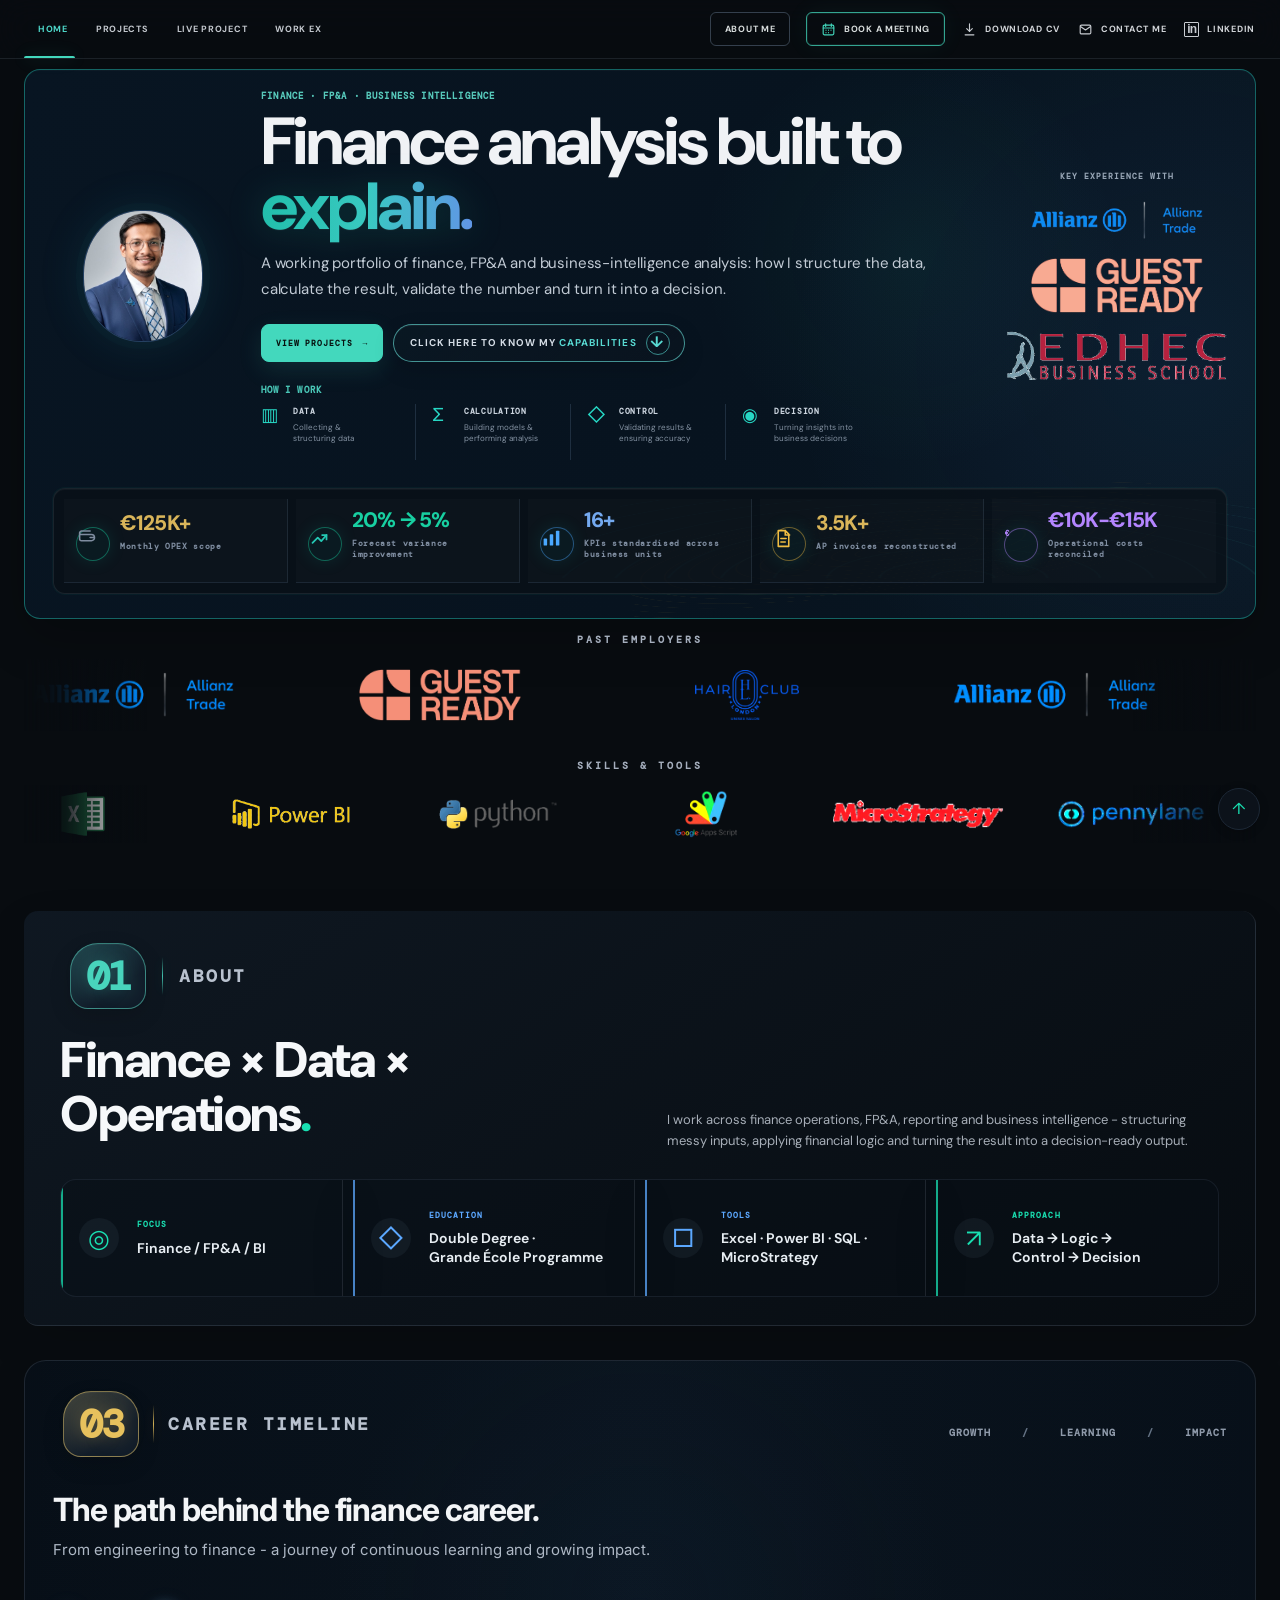
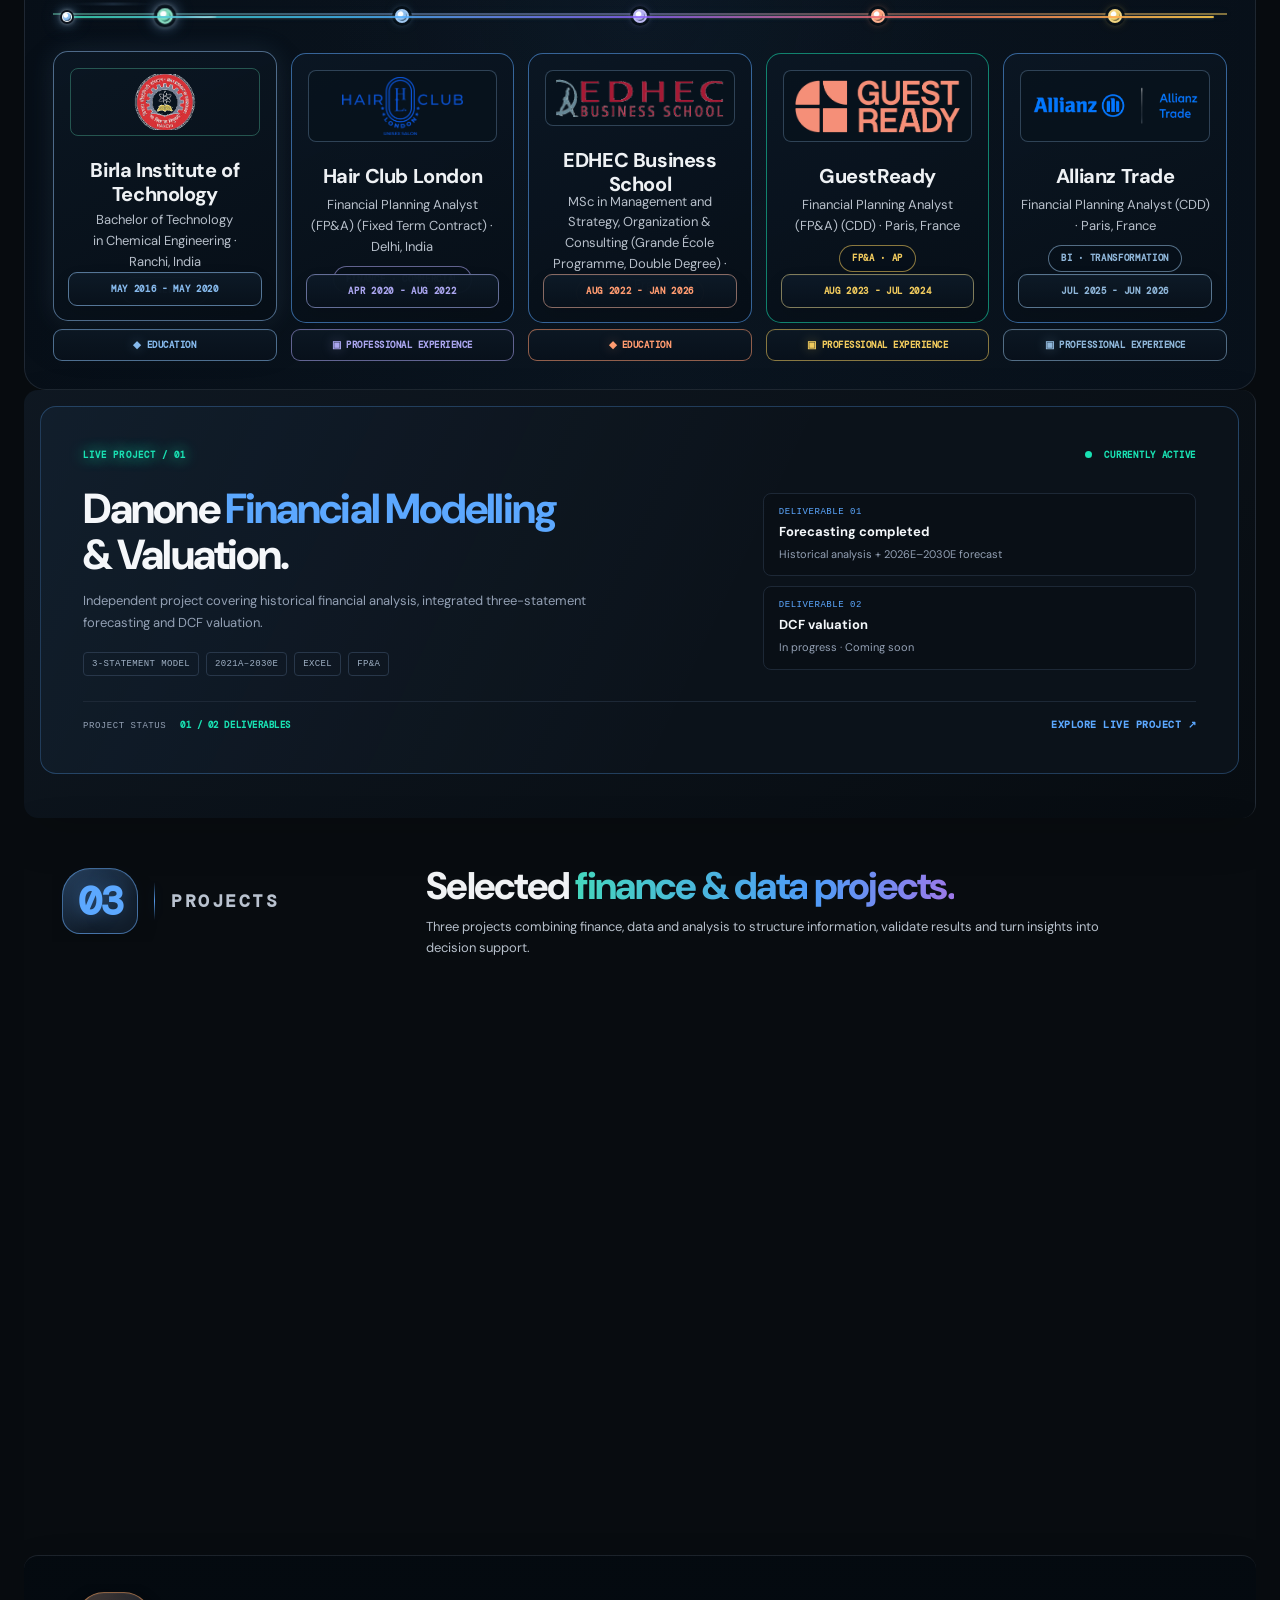
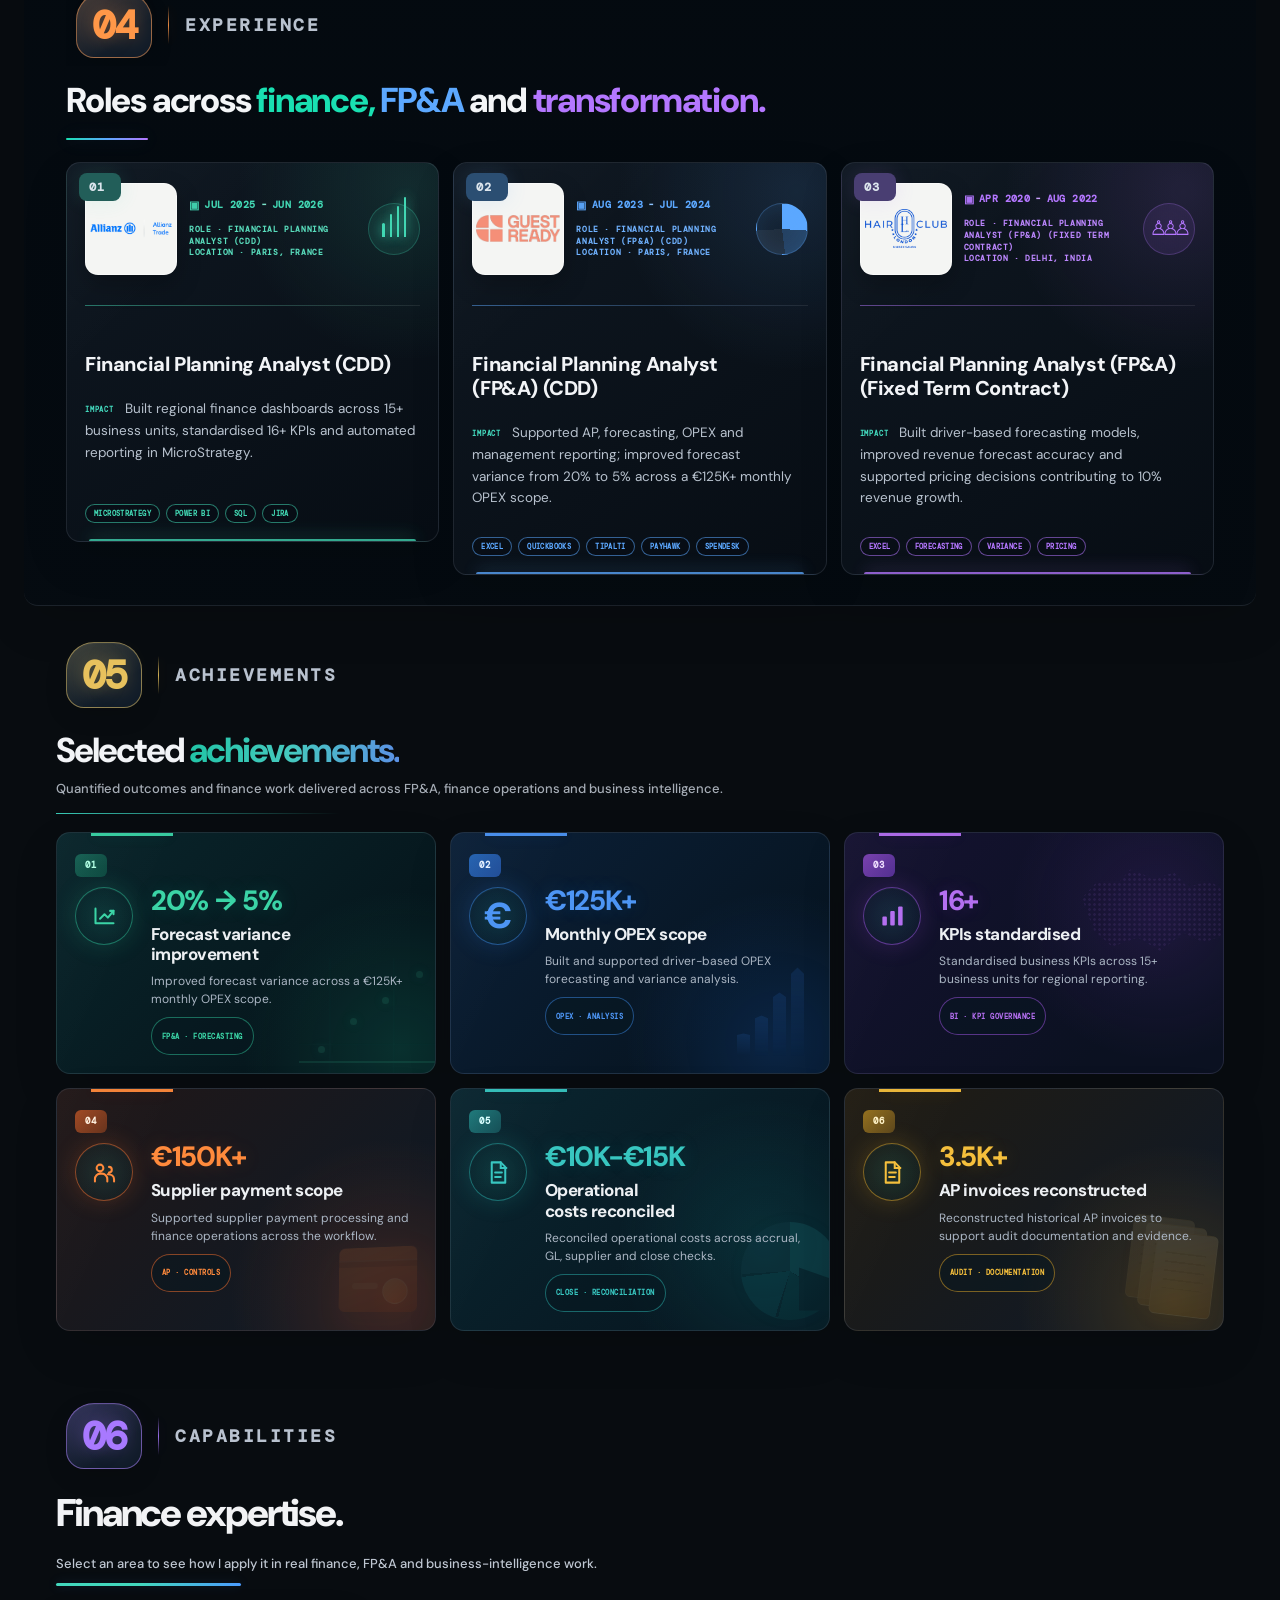
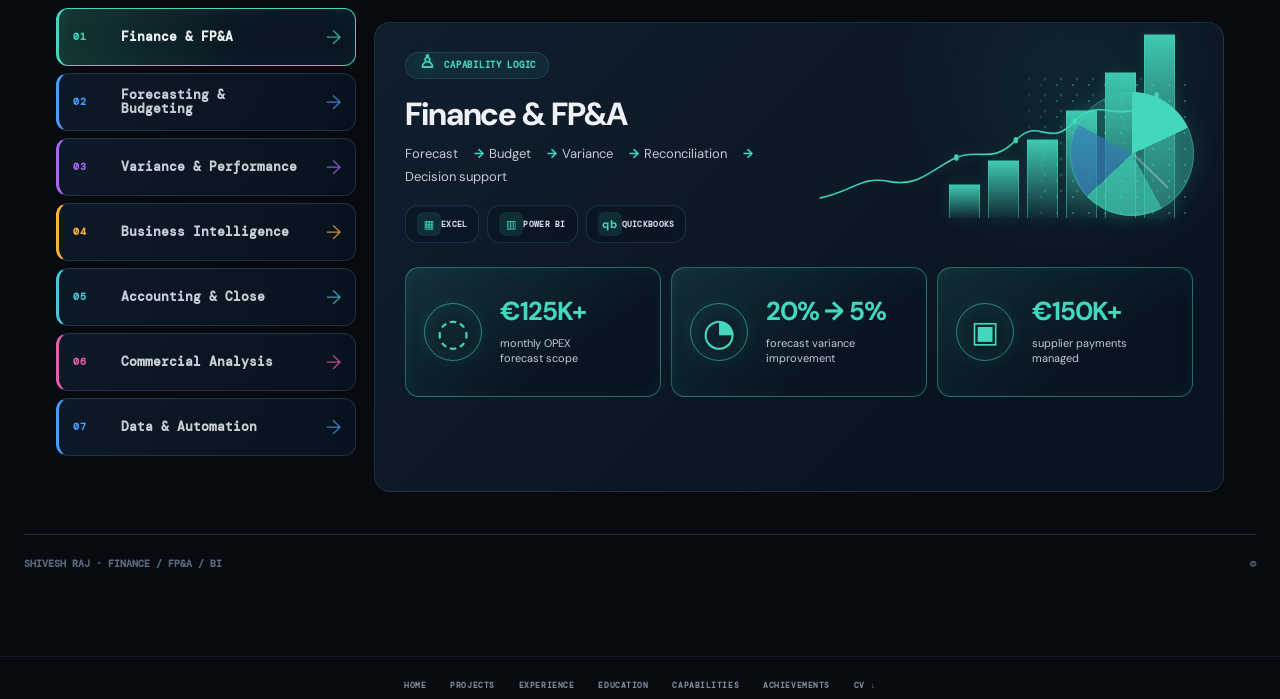
==== commit 6a0d8fe7: "Add files via upload" ====
--- a/index.html
+++ b/index.html
@@ -5,16 +5,16 @@
 <meta charset="utf-8"/>
 <meta content="width=device-width,initial-scale=1" name="viewport"/>
 <title>Shivesh Raj | Finance × FP&amp;A × BI</title>
-<meta content="Finance and FP&amp;A professional with 3+ years of experience across forecasting, budgeting, variance analysis, financial close, reporting, reconciliation and finance transformation." name="description"/>
+<meta content="Finance and FP&amp;A professional with 4+ years of experience across forecasting, budgeting, variance analysis, financial close, reporting, reconciliation and finance transformation." name="description"/>
 <meta content="Shivesh Raj" name="author"/>
 <meta content="index, follow" name="robots"/>
 <meta content="#070b10" name="theme-color"/>
 <meta content="Shivesh Raj | Finance × FP&amp;A × BI" property="og:title"/>
-<meta content="Finance and FP&amp;A professional with 3+ years of experience across forecasting, budgeting, variance analysis, financial close, reporting, reconciliation and finance transformation." property="og:description"/>
+<meta content="Finance and FP&amp;A professional with 4+ years of experience across forecasting, budgeting, variance analysis, financial close, reporting, reconciliation and finance transformation." property="og:description"/>
 <meta content="website" property="og:type"/>
 <meta content="summary_large_image" name="twitter:card"/>
 <meta content="Shivesh Raj | Finance × FP&amp;A × BI" name="twitter:title"/>
-<meta content="Finance and FP&amp;A professional with 3+ years of experience across forecasting, budgeting, variance analysis, financial close, reporting, reconciliation and finance transformation." name="twitter:description"/>
+<meta content="Finance and FP&amp;A professional with 4+ years of experience across forecasting, budgeting, variance analysis, financial close, reporting, reconciliation and finance transformation." name="twitter:description"/>
 <link href="style.css" rel="stylesheet"/><link href="production.css" rel="stylesheet"/>
 <script id="dynamic-canonical">(function(){var u=location.href.split("#")[0];var l=document.createElement("link");l.id="dynamic-canonical-duplicate-2";l.rel="canonical";l.href=u;document.head.appendChild(l);var m=document.createElement("meta");m.setAttribute("property","og:url");m.content=u;document.head.appendChild(m);})();</script>
 <!-- HERO RESTORE: restores the earlier three-column desktop composition and full-width achievements row. -->
